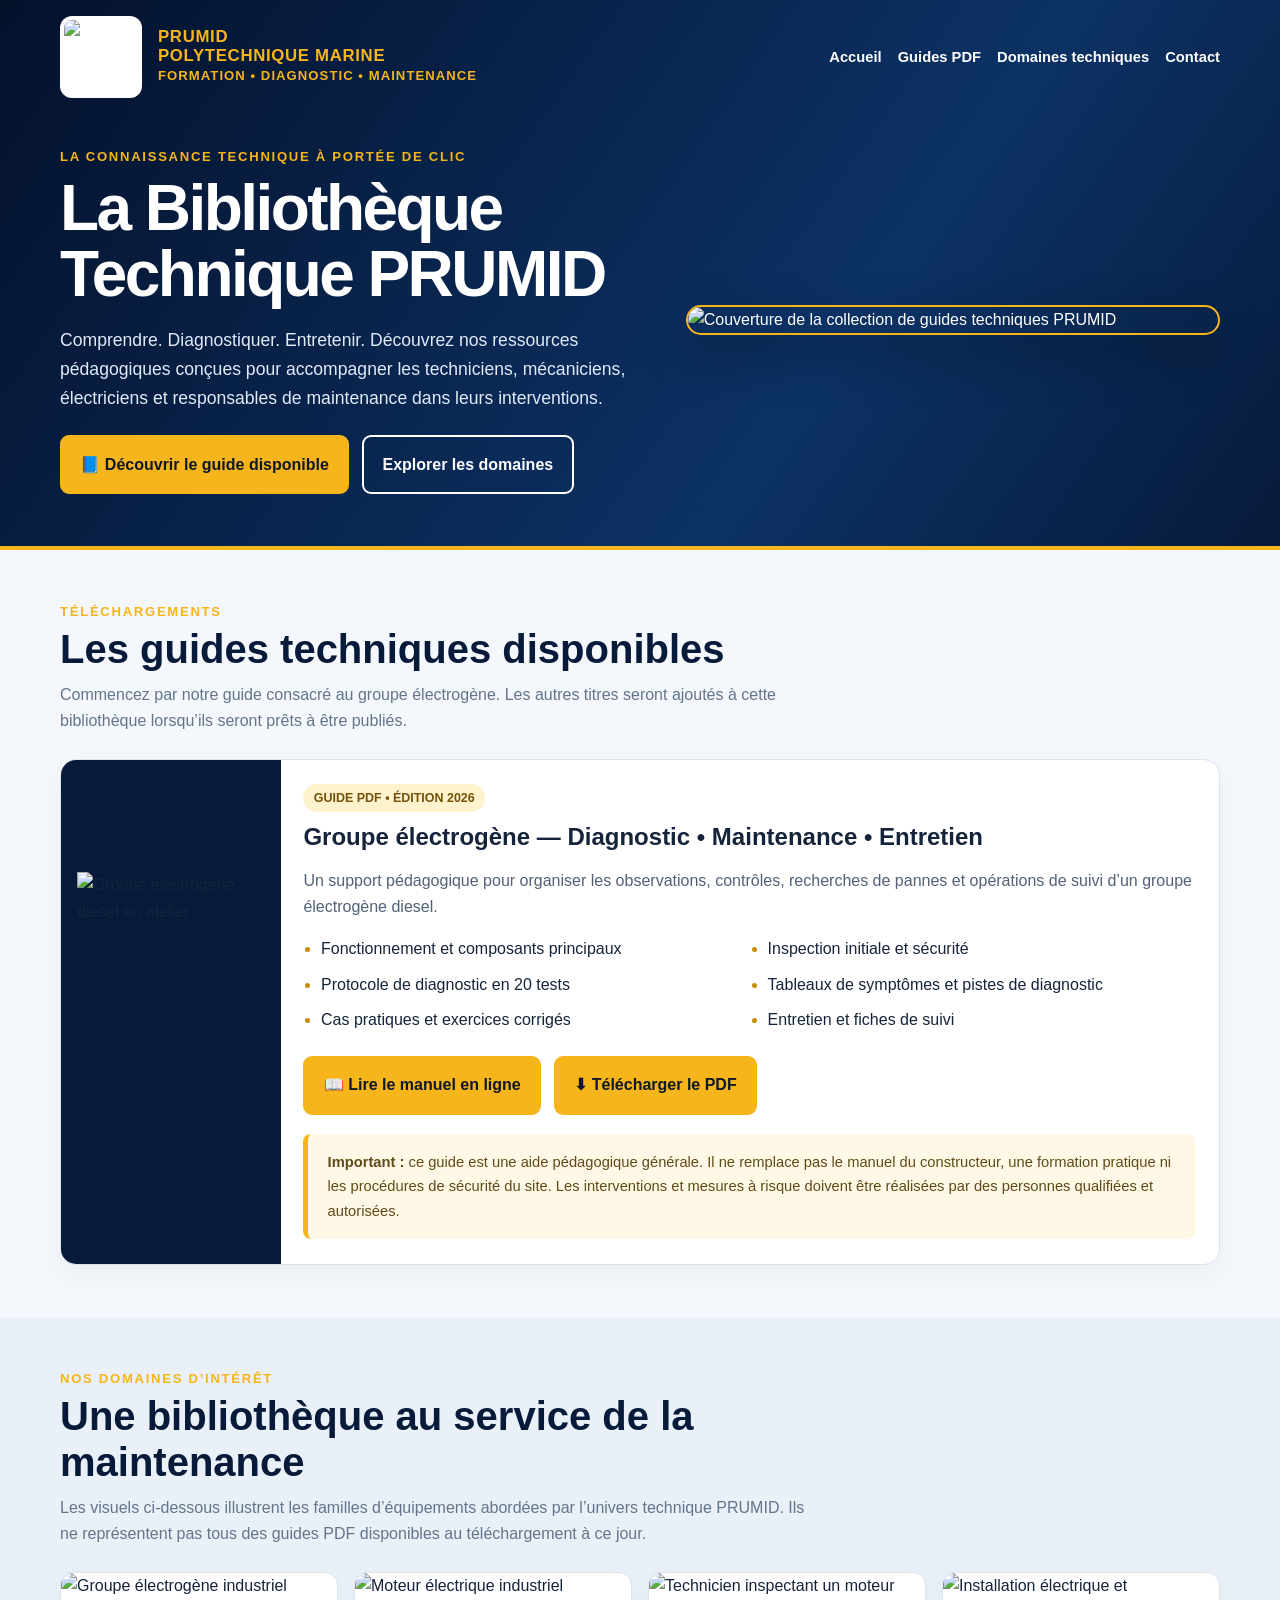
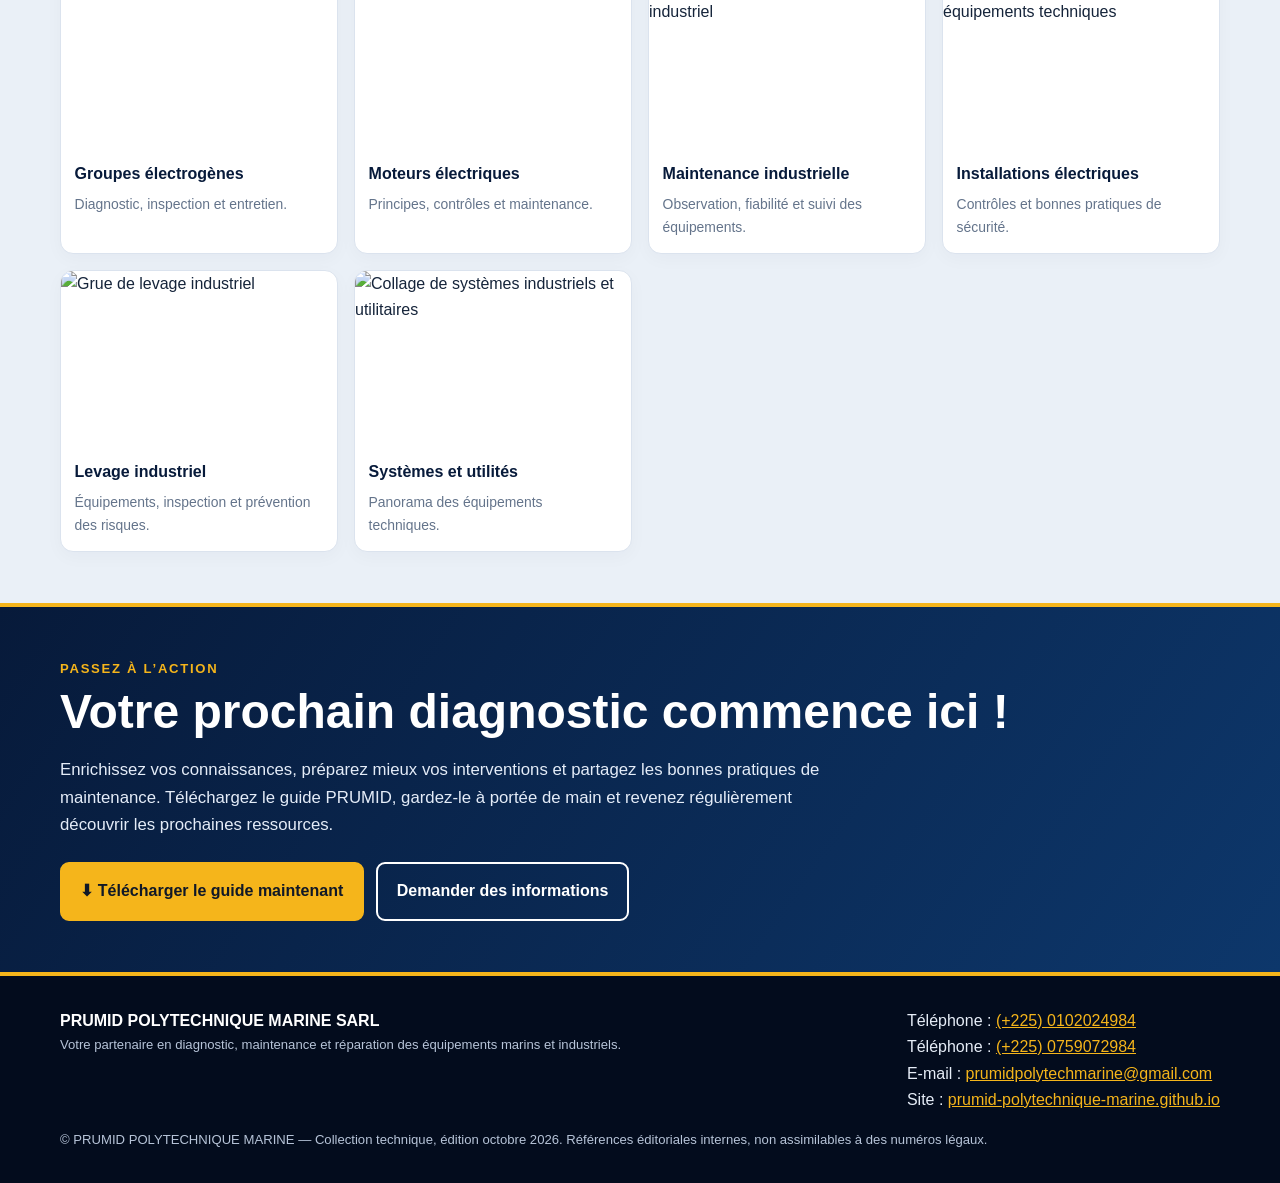
==== index.html @ 441fdaee "Add files via upload Commit changes" ====
<!doctype html>
<html lang="fr">
<head>
<meta charset="utf-8">
<meta name="viewport" content="width=device-width, initial-scale=1">
<meta name="description" content="Bibliothèque technique PRUMID POLYTECHNIQUE MARINE : guides de diagnostic, maintenance et entretien des équipements marins et industriels.">
<meta name="theme-color" content="#071a3a">
<title>Bibliothèque technique | PRUMID POLYTECHNIQUE MARINE</title>
<style>
:root{--navy:#071a3a;--blue:#0d376b;--gold:#f5b51b;--ink:#15243a;--muted:#64748b;--paper:#f4f7fb;--white:#fff}
*{box-sizing:border-box}html{scroll-behavior:smooth}body{margin:0;font-family:Arial,Helvetica,sans-serif;background:var(--paper);color:var(--ink);line-height:1.65}
a{color:inherit}img{max-width:100%;display:block}.wrap{width:min(1160px,92%);margin:auto}
header{background:linear-gradient(125deg,#04112b,#0c3265 65%,#071a3a);color:white;border-bottom:4px solid var(--gold)}
.topbar{display:flex;align-items:center;justify-content:space-between;gap:1rem;padding:1rem 0}
.brand{display:flex;align-items:center;gap:1rem;text-decoration:none}.brand img{width:82px;height:82px;object-fit:contain;background:#fff;border-radius:12px;padding:4px}.brand strong{display:block;line-height:1.15;letter-spacing:.04em;font-size:1.05rem}.brand span{color:var(--gold);font-size:.82rem;font-weight:700;letter-spacing:.08em}
nav{display:flex;gap:1rem;flex-wrap:wrap}nav a{font-weight:700;text-decoration:none;color:#fff;font-size:.92rem}nav a:hover{color:var(--gold)}
.hero{display:grid;grid-template-columns:1.05fr .95fr;align-items:center;gap:2.2rem;padding:2rem 0 3.2rem}
.eyebrow{color:var(--gold);font-weight:800;letter-spacing:.13em;text-transform:uppercase;font-size:.82rem}
h1{font-size:clamp(2.25rem,5vw,4.4rem);line-height:1.03;margin:.55rem 0 1rem;letter-spacing:-.04em}
.hero p{font-size:1.1rem;color:#e1eaf8;max-width:650px}
.hero img{width:100%;max-height:430px;object-fit:cover;border:2px solid var(--gold);border-radius:20px;box-shadow:0 20px 50px #0004}
.actions{display:flex;flex-wrap:wrap;gap:.8rem;margin-top:1.4rem}
.btn{display:inline-flex;align-items:center;justify-content:center;gap:.5rem;padding:.9rem 1.15rem;border-radius:9px;background:var(--gold);color:#101827;font-weight:800;text-decoration:none;border:2px solid var(--gold)}
.btn:hover{transform:translateY(-1px);filter:brightness(1.03)}.btn.secondary{background:transparent;color:white;border-color:#fff}
section{padding:3.2rem 0}.section-head{max-width:760px;margin-bottom:1.5rem}.section-head h2{font-size:clamp(1.7rem,3.5vw,2.5rem);line-height:1.15;margin:.2rem 0 .65rem;color:var(--navy)}.section-head p{color:var(--muted);margin:0}
.guide-card{display:grid;grid-template-columns:220px 1fr;gap:1.4rem;background:white;border:1px solid #dbe3ee;border-radius:16px;overflow:hidden;box-shadow:0 10px 28px #10264a0b}
.guide-cover{background:#071a3a;min-height:270px;display:flex;align-items:center;justify-content:center;padding:1rem}.guide-cover img{width:100%;height:100%;max-height:280px;object-fit:contain}
.guide-body{padding:1.5rem 1.5rem 1.6rem 0}.tag{display:inline-block;background:#fff3cd;color:#74520a;border-radius:99px;padding:.25rem .65rem;font-size:.78rem;font-weight:800}.guide-body h3{font-size:1.5rem;line-height:1.2;margin:.65rem 0}.guide-body p{color:#526177}
.features{display:grid;grid-template-columns:repeat(2,minmax(0,1fr));gap:.55rem 1.2rem;padding-left:1.1rem}.features li::marker{color:#c58c00}
.note{background:#fff8e6;border-left:5px solid var(--gold);padding:1rem 1.2rem;border-radius:8px;color:#604b18;margin-top:1.2rem;font-size:.92rem}
.gallery{display:grid;grid-template-columns:repeat(4,minmax(0,1fr));gap:1rem}.tile{background:white;border:1px solid #dbe3ee;border-radius:13px;overflow:hidden;box-shadow:0 5px 18px #10264a08}.tile img{width:100%;height:175px;object-fit:cover}.tile div{padding:.85rem}.tile h3{margin:0;color:var(--navy);font-size:1rem}.tile p{margin:.35rem 0 0;color:var(--muted);font-size:.87rem}
.cta{background:linear-gradient(125deg,#071a3a,#0d376b);color:white;border-top:4px solid var(--gold);border-bottom:4px solid var(--gold)}.cta h2{font-size:clamp(1.8rem,4vw,3rem);line-height:1.15;margin:.25rem 0 .8rem}.cta p{max-width:780px;color:#e4ecf8;font-size:1.05rem}
footer{background:#030c1d;color:#e6edf7;padding:2rem 0}.footer-grid{display:flex;justify-content:space-between;gap:2rem;flex-wrap:wrap}.footer-grid strong{color:white}.footer-grid a{color:var(--gold)}.small{font-size:.82rem;color:#b7c4d8}
@media(max-width:850px){.hero{grid-template-columns:1fr}.hero img{max-height:340px}.gallery{grid-template-columns:repeat(2,minmax(0,1fr))}.guide-card{grid-template-columns:1fr}.guide-cover{min-height:210px}.guide-body{padding:1.25rem}.features{grid-template-columns:1fr}nav{justify-content:flex-start}}
@media(max-width:480px){.topbar{align-items:flex-start}.brand img{width:60px;height:60px}.brand strong{font-size:.85rem}.gallery{grid-template-columns:1fr}.tile img{height:210px}.actions .btn{width:100%}}
</style>
</head>
<body>
<header>
  <div class="wrap">
    <div class="topbar">
      <a class="brand" href="../index.html" aria-label="Accueil PRUMID">
        <img src="assets/logo-prumid.jpeg" alt="Logo PRUMID POLYTECHNIQUE MARINE">
        <span><strong>PRUMID<br>POLYTECHNIQUE MARINE</strong><span>FORMATION • DIAGNOSTIC • MAINTENANCE</span></span>
      </a>
      <nav aria-label="Navigation principale">
        <a href="../index.html">Accueil</a>
        <a href="#guides">Guides PDF</a>
        <a href="#domaines">Domaines techniques</a>
        <a href="#contact">Contact</a>
      </nav>
    </div>
    <div class="hero">
      <div>
        <div class="eyebrow">La connaissance technique à portée de clic</div>
        <h1>La Bibliothèque Technique PRUMID</h1>
        <p>Comprendre. Diagnostiquer. Entretenir. Découvrez nos ressources pédagogiques conçues pour accompagner les techniciens, mécaniciens, électriciens et responsables de maintenance dans leurs interventions.</p>
        <div class="actions">
          <a class="btn" href="#guides">📘 Découvrir le guide disponible</a>
          <a class="btn secondary" href="#domaines">Explorer les domaines</a>
        </div>
      </div>
      <img src="assets/couverture-collection-technique.png" alt="Couverture de la collection de guides techniques PRUMID">
    </div>
  </div>
</header>

<main>
<section id="guides">
  <div class="wrap">
    <div class="section-head">
      <div class="eyebrow">Téléchargements</div>
      <h2>Les guides techniques disponibles</h2>
      <p>Commencez par notre guide consacré au groupe électrogène. Les autres titres seront ajoutés à cette bibliothèque lorsqu’ils seront prêts à être publiés.</p>
    </div>
    <article class="guide-card">
      <div class="guide-cover"><img src="assets/groupe-electrogene-atelier.png" alt="Groupe électrogène diesel en atelier"></div>
      <div class="guide-body">
        <span class="tag">GUIDE PDF • ÉDITION 2026</span>
        <h3>Groupe électrogène — Diagnostic • Maintenance • Entretien</h3>
        <p>Un support pédagogique pour organiser les observations, contrôles, recherches de pannes et opérations de suivi d’un groupe électrogène diesel.</p>
        <ul class="features">
          <li>Fonctionnement et composants principaux</li>
          <li>Inspection initiale et sécurité</li>
          <li>Protocole de diagnostic en 20 tests</li>
          <li>Tableaux de symptômes et pistes de diagnostic</li>
          <li>Cas pratiques et exercices corrigés</li>
          <li>Entretien et fiches de suivi</li>
        </ul>
        <div class="actions">
          <a class="btn" href="documents/PRUMID-Manuel-Groupe-Electrogene-100-pages-avec-annexe.pdf" target="_blank" rel="noopener">📖 Lire le manuel en ligne</a>
          <a class="btn" href="documents/PRUMID-Manuel-Groupe-Electrogene-100-pages-avec-annexe.pdf" download>⬇ Télécharger le PDF</a>
        </div>
        <div class="note"><strong>Important :</strong> ce guide est une aide pédagogique générale. Il ne remplace pas le manuel du constructeur, une formation pratique ni les procédures de sécurité du site. Les interventions et mesures à risque doivent être réalisées par des personnes qualifiées et autorisées.</div>
      </div>
    </article>
  </div>
</section>

<section id="domaines" style="background:#eaf0f7">
  <div class="wrap">
    <div class="section-head">
      <div class="eyebrow">Nos domaines d’intérêt</div>
      <h2>Une bibliothèque au service de la maintenance</h2>
      <p>Les visuels ci-dessous illustrent les familles d’équipements abordées par l’univers technique PRUMID. Ils ne représentent pas tous des guides PDF disponibles au téléchargement à ce jour.</p>
    </div>
    <div class="gallery">
      <article class="tile"><img src="assets/groupe-electrogene-turquoise.jpg" alt="Groupe électrogène industriel"><div><h3>Groupes électrogènes</h3><p>Diagnostic, inspection et entretien.</p></div></article>
      <article class="tile"><img src="assets/moteur-electrique.png" alt="Moteur électrique industriel"><div><h3>Moteurs électriques</h3><p>Principes, contrôles et maintenance.</p></div></article>
      <article class="tile"><img src="assets/moteur-industriel.png" alt="Technicien inspectant un moteur industriel"><div><h3>Maintenance industrielle</h3><p>Observation, fiabilité et suivi des équipements.</p></div></article>
      <article class="tile"><img src="assets/installation-electrique.png" alt="Installation électrique et équipements techniques"><div><h3>Installations électriques</h3><p>Contrôles et bonnes pratiques de sécurité.</p></div></article>
      <article class="tile"><img src="assets/grue-levage-industriel.png" alt="Grue de levage industriel"><div><h3>Levage industriel</h3><p>Équipements, inspection et prévention des risques.</p></div></article>
      <article class="tile"><img src="assets/systemes-industriels.png" alt="Collage de systèmes industriels et utilitaires"><div><h3>Systèmes et utilités</h3><p>Panorama des équipements techniques.</p></div></article>
    </div>
  </div>
</section>

<section class="cta">
  <div class="wrap">
    <div class="eyebrow">Passez à l’action</div>
    <h2>Votre prochain diagnostic commence ici !</h2>
    <p>Enrichissez vos connaissances, préparez mieux vos interventions et partagez les bonnes pratiques de maintenance. Téléchargez le guide PRUMID, gardez-le à portée de main et revenez régulièrement découvrir les prochaines ressources.</p>
    <div class="actions">
      <a class="btn" href="documents/PRUMID-Manuel-Groupe-Electrogene-100-pages-avec-annexe.pdf" download>⬇ Télécharger le guide maintenant</a>
      <a class="btn secondary" href="mailto:prumidpolytechmarine@gmail.com?subject=Biblioth%C3%A8que%20Technique%20PRUMID">Demander des informations</a>
    </div>
  </div>
</section>
</main>

<footer id="contact">
  <div class="wrap footer-grid">
    <div>
      <strong>PRUMID POLYTECHNIQUE MARINE SARL</strong>
      <div class="small">Votre partenaire en diagnostic, maintenance et réparation des équipements marins et industriels.</div>
    </div>
    <div>
      <div>Téléphone : <a href="tel:+2250102024984">(+225) 0102024984</a></div>
      <div>Téléphone : <a href="tel:+2250759072984">(+225) 0759072984</a></div>
      <div>E-mail : <a href="mailto:prumidpolytechmarine@gmail.com">prumidpolytechmarine@gmail.com</a></div>
      <div>Site : <a href="https://prumid-polytechnique-marine.github.io/prumid-polytechnique-marine/">prumid-polytechnique-marine.github.io</a></div>
    </div>
  </div>
  <div class="wrap small" style="margin-top:1rem">© PRUMID POLYTECHNIQUE MARINE — Collection technique, édition octobre 2026. Références éditoriales internes, non assimilables à des numéros légaux.</div>
</footer>
</body>
</html>
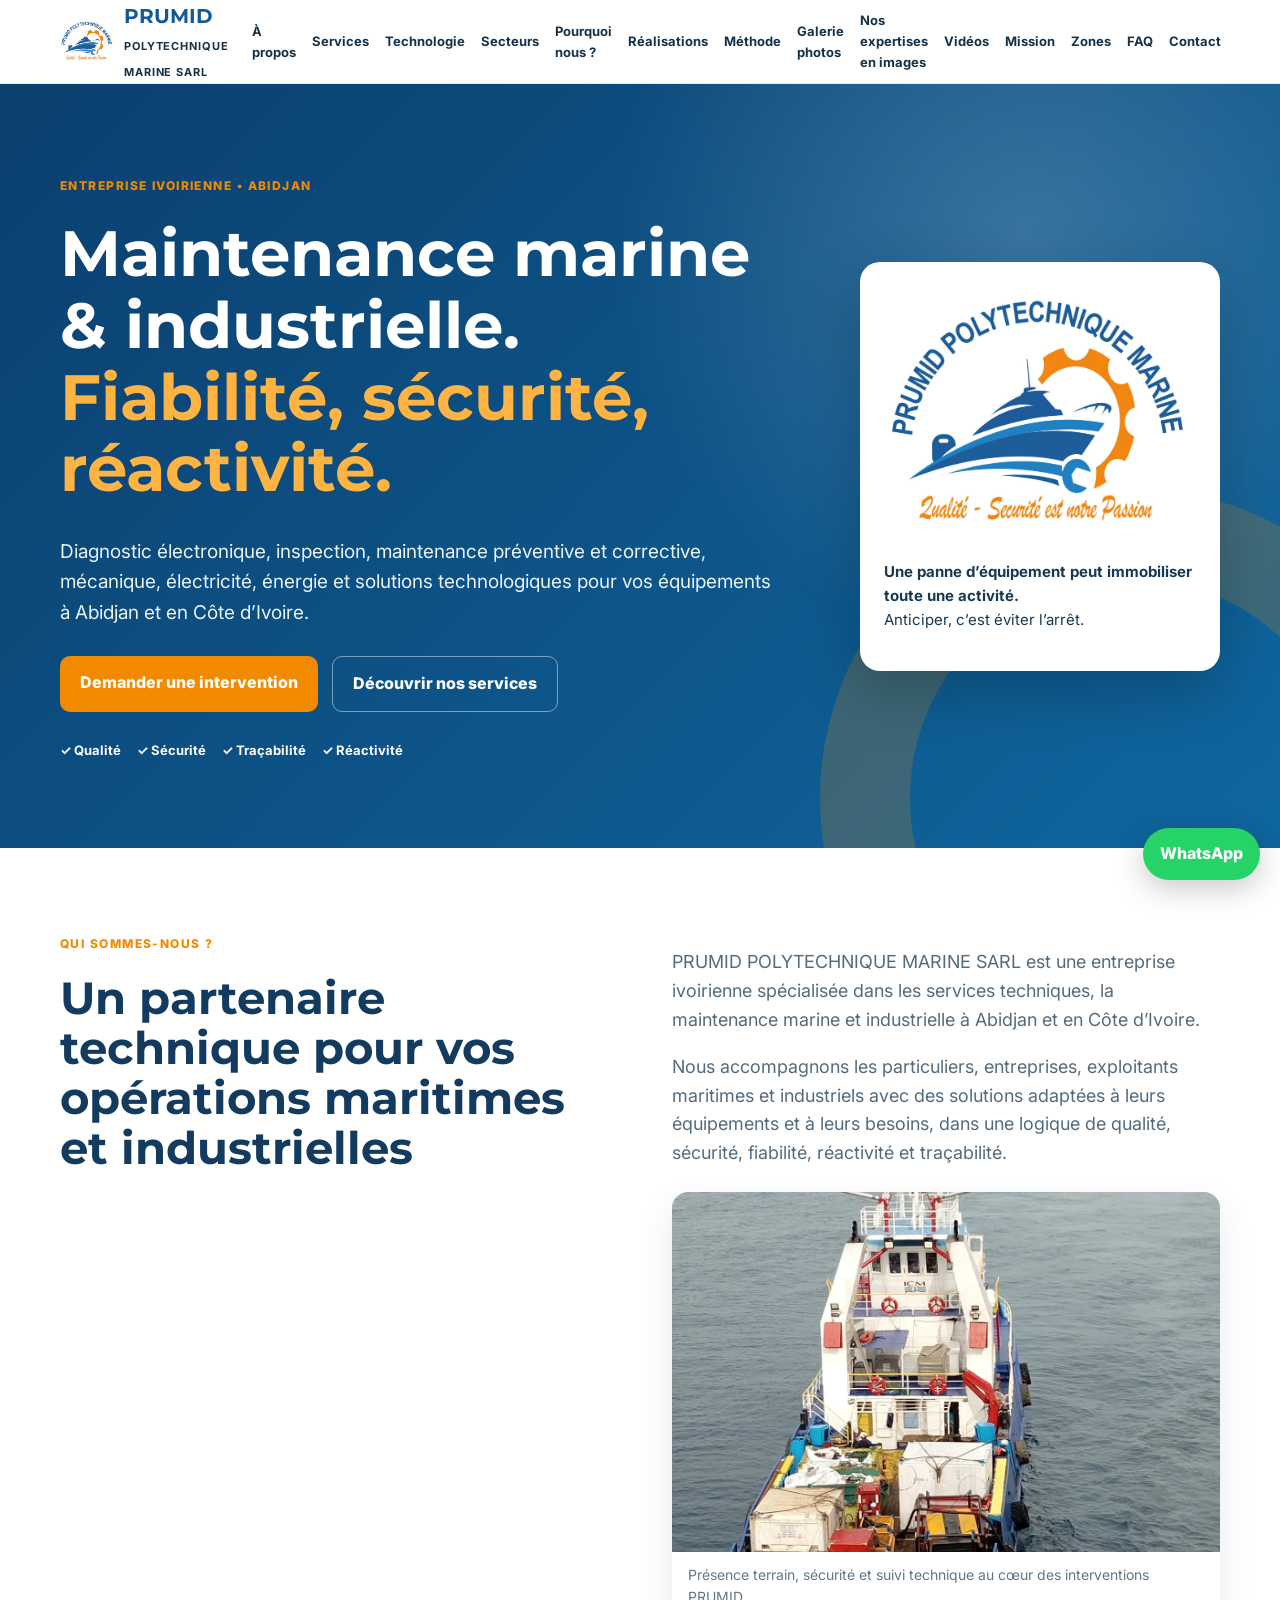
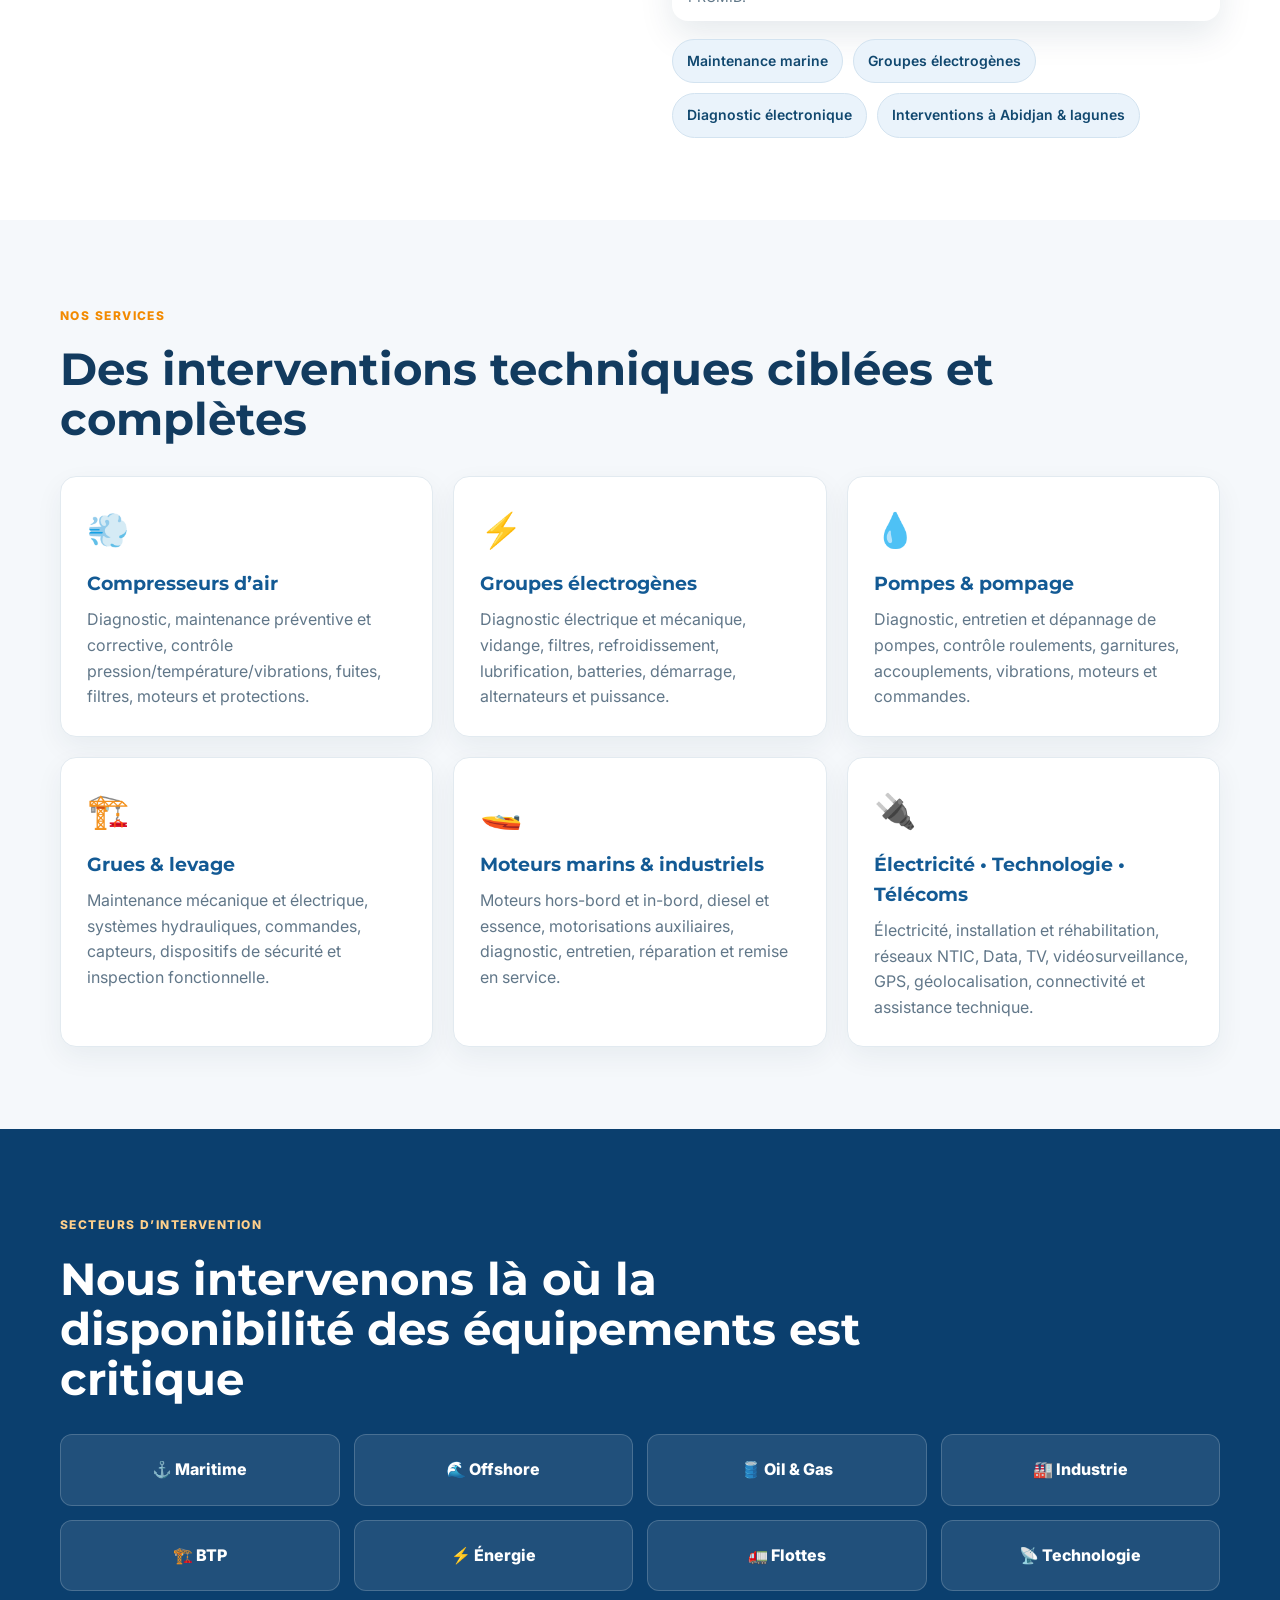
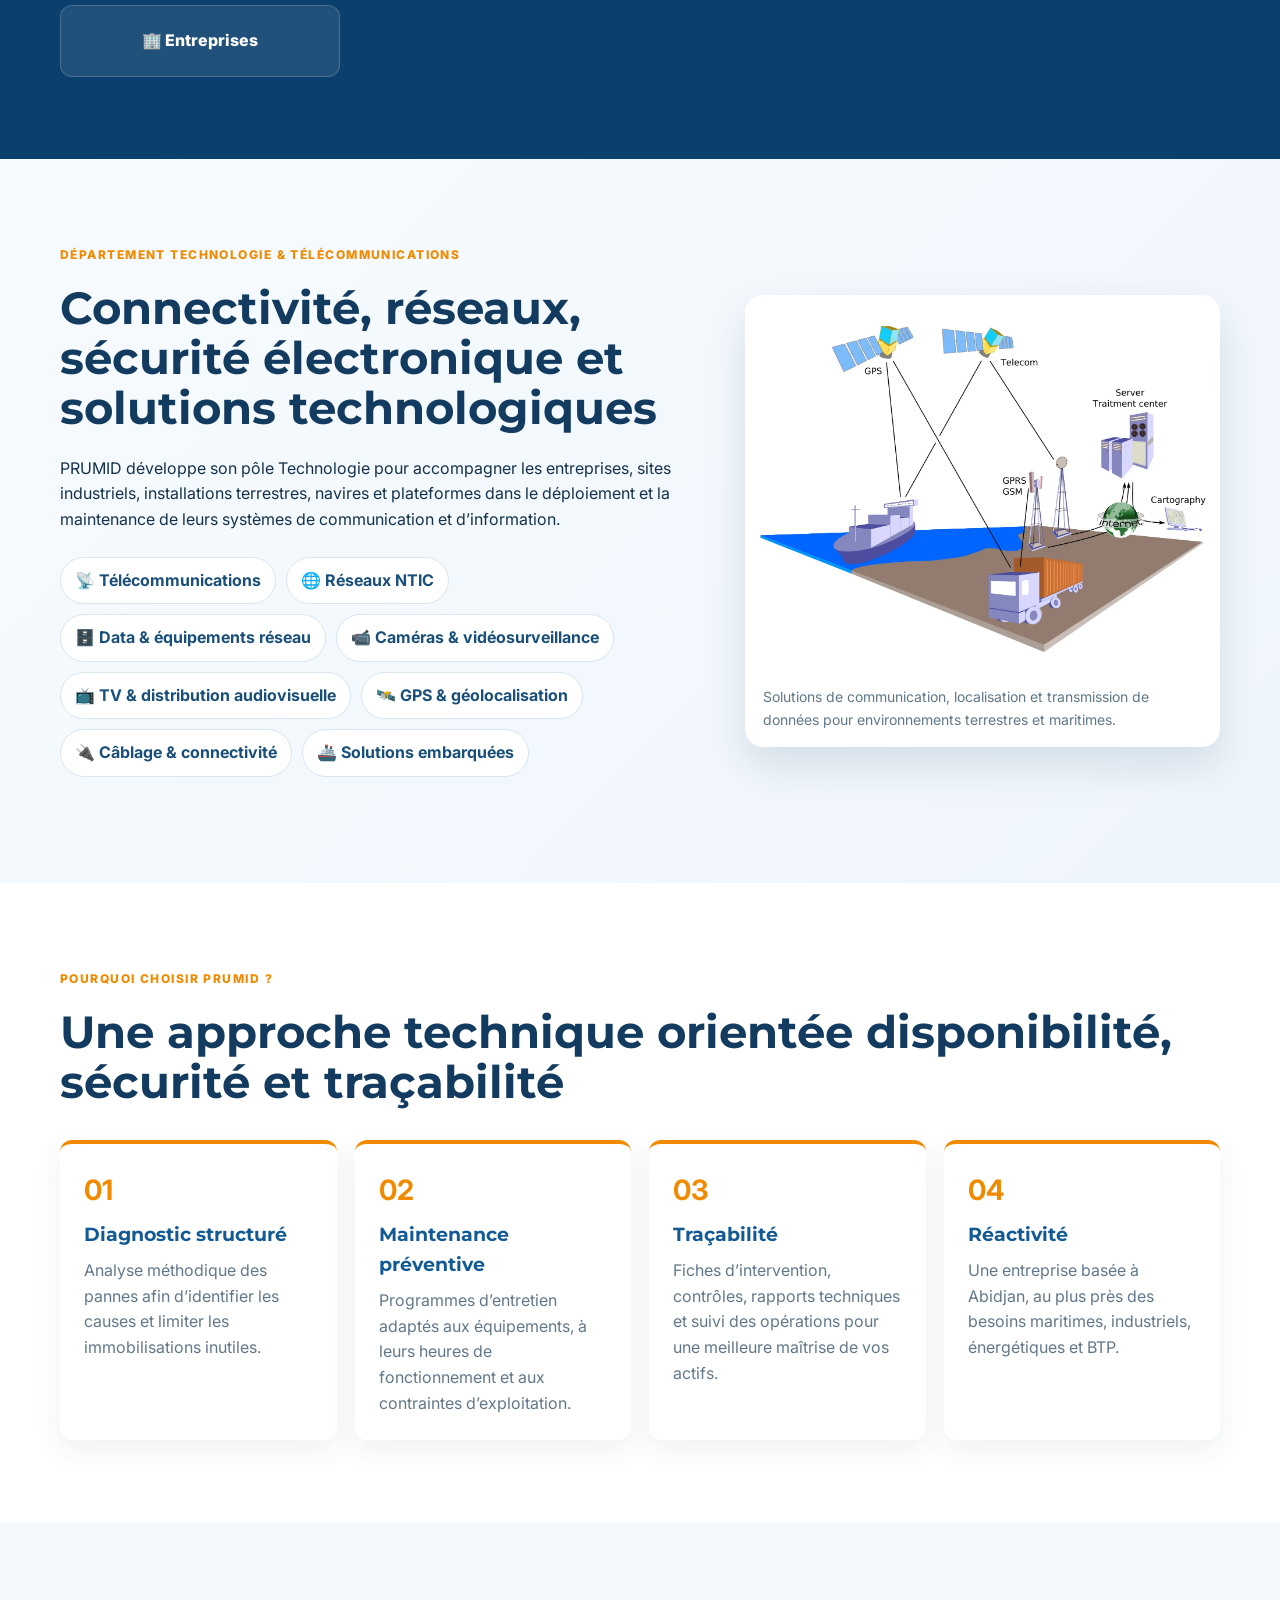
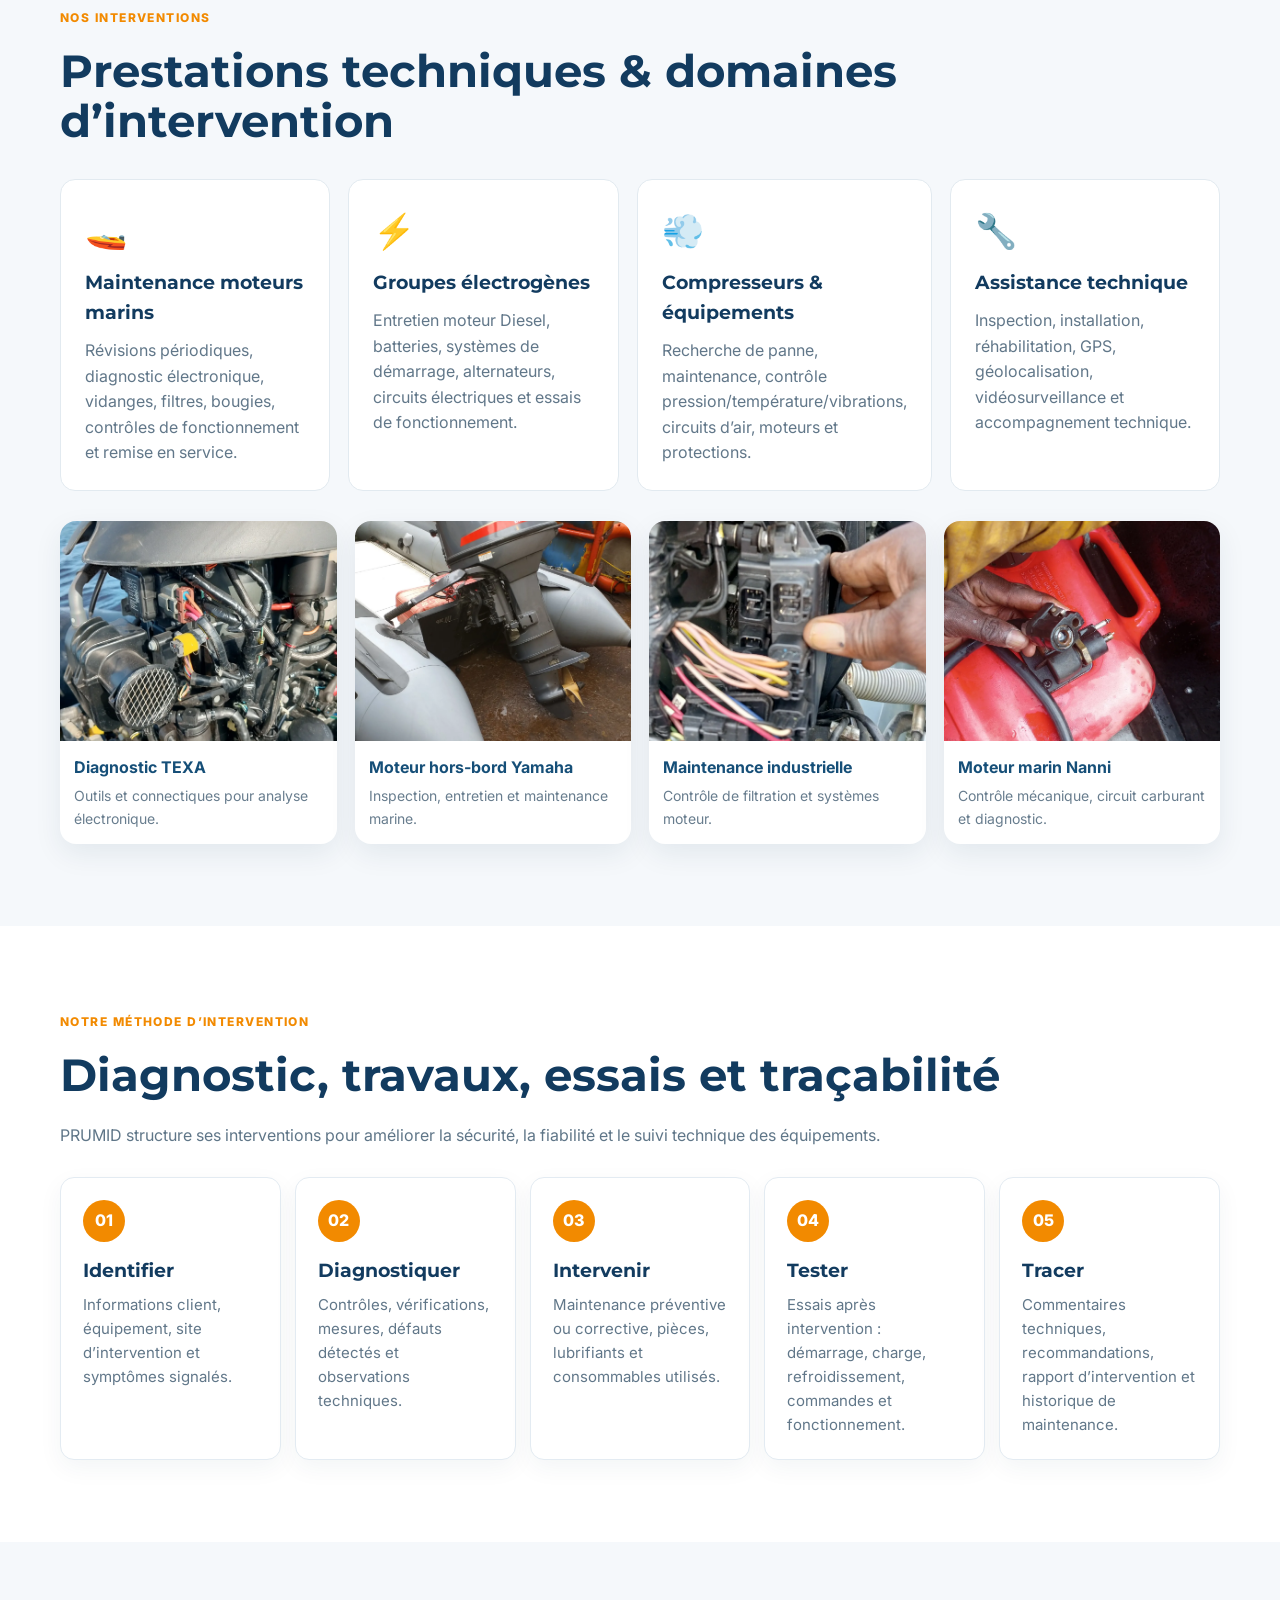
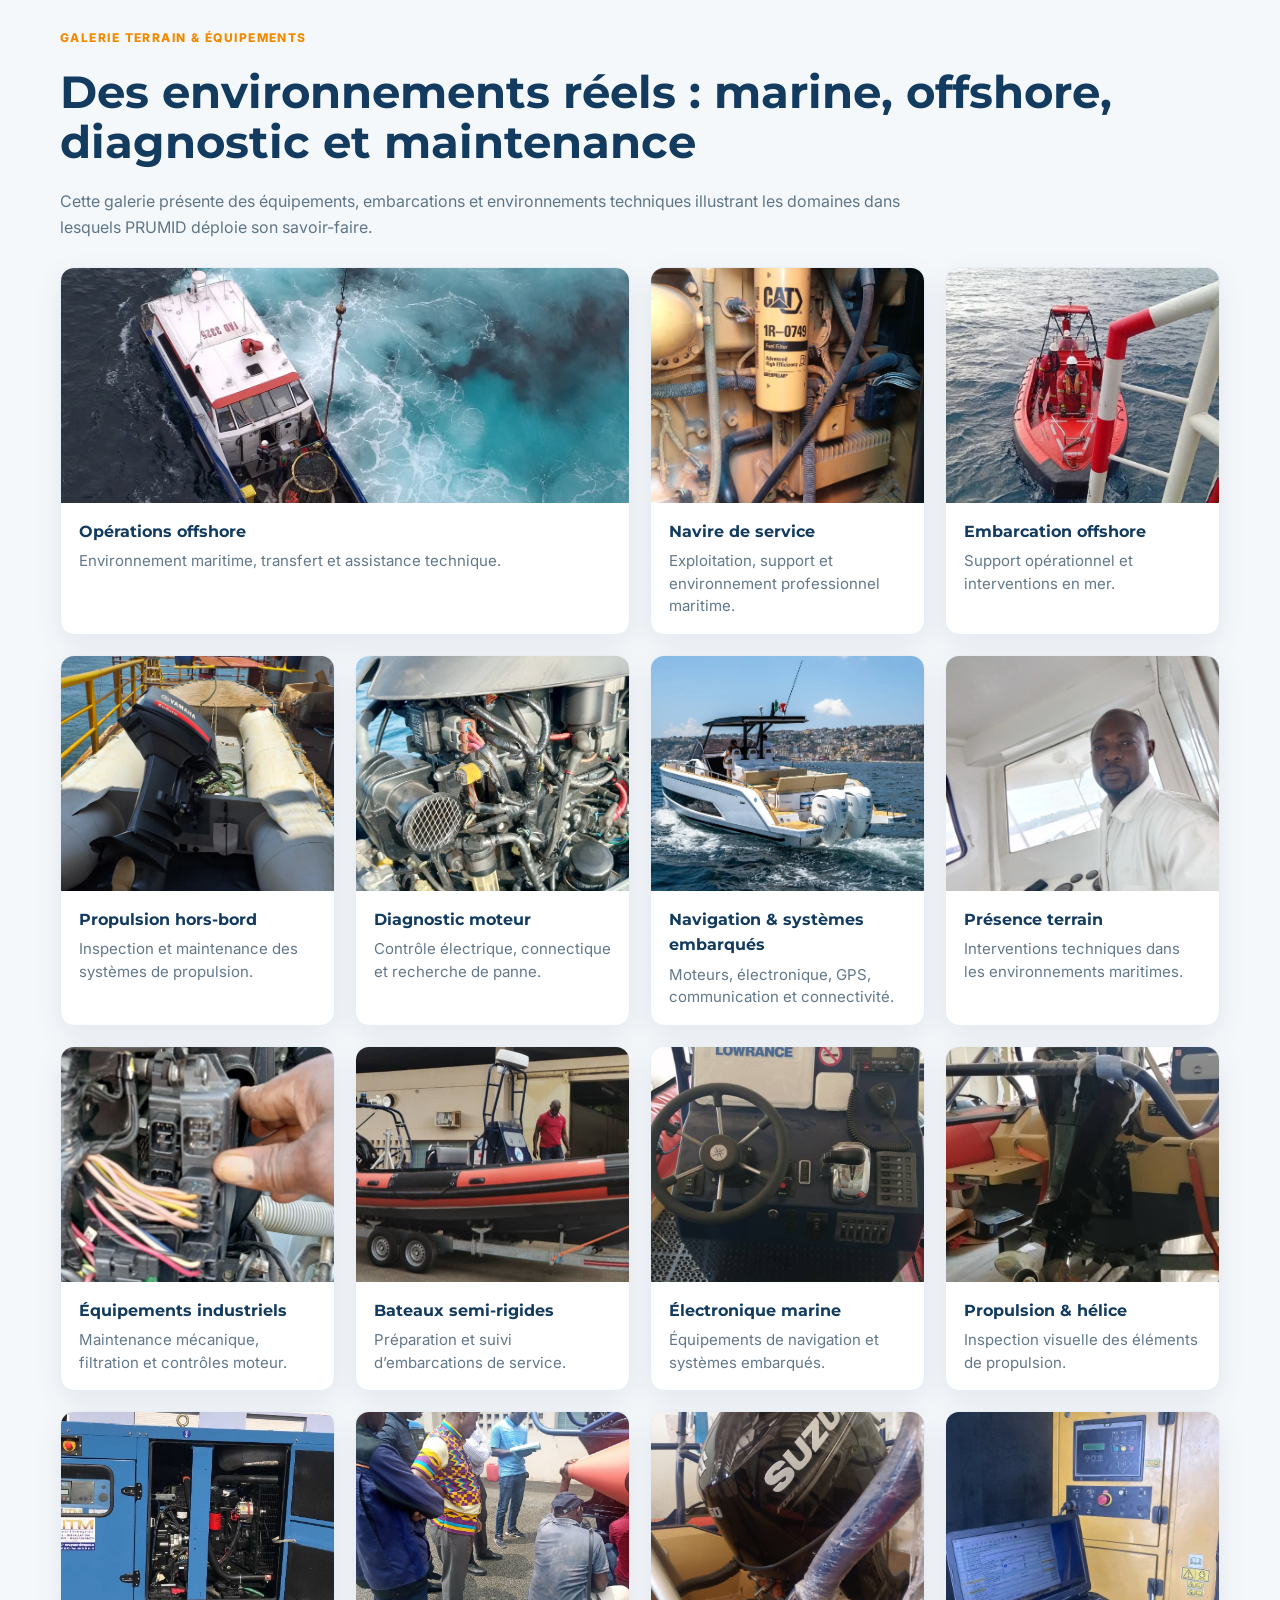
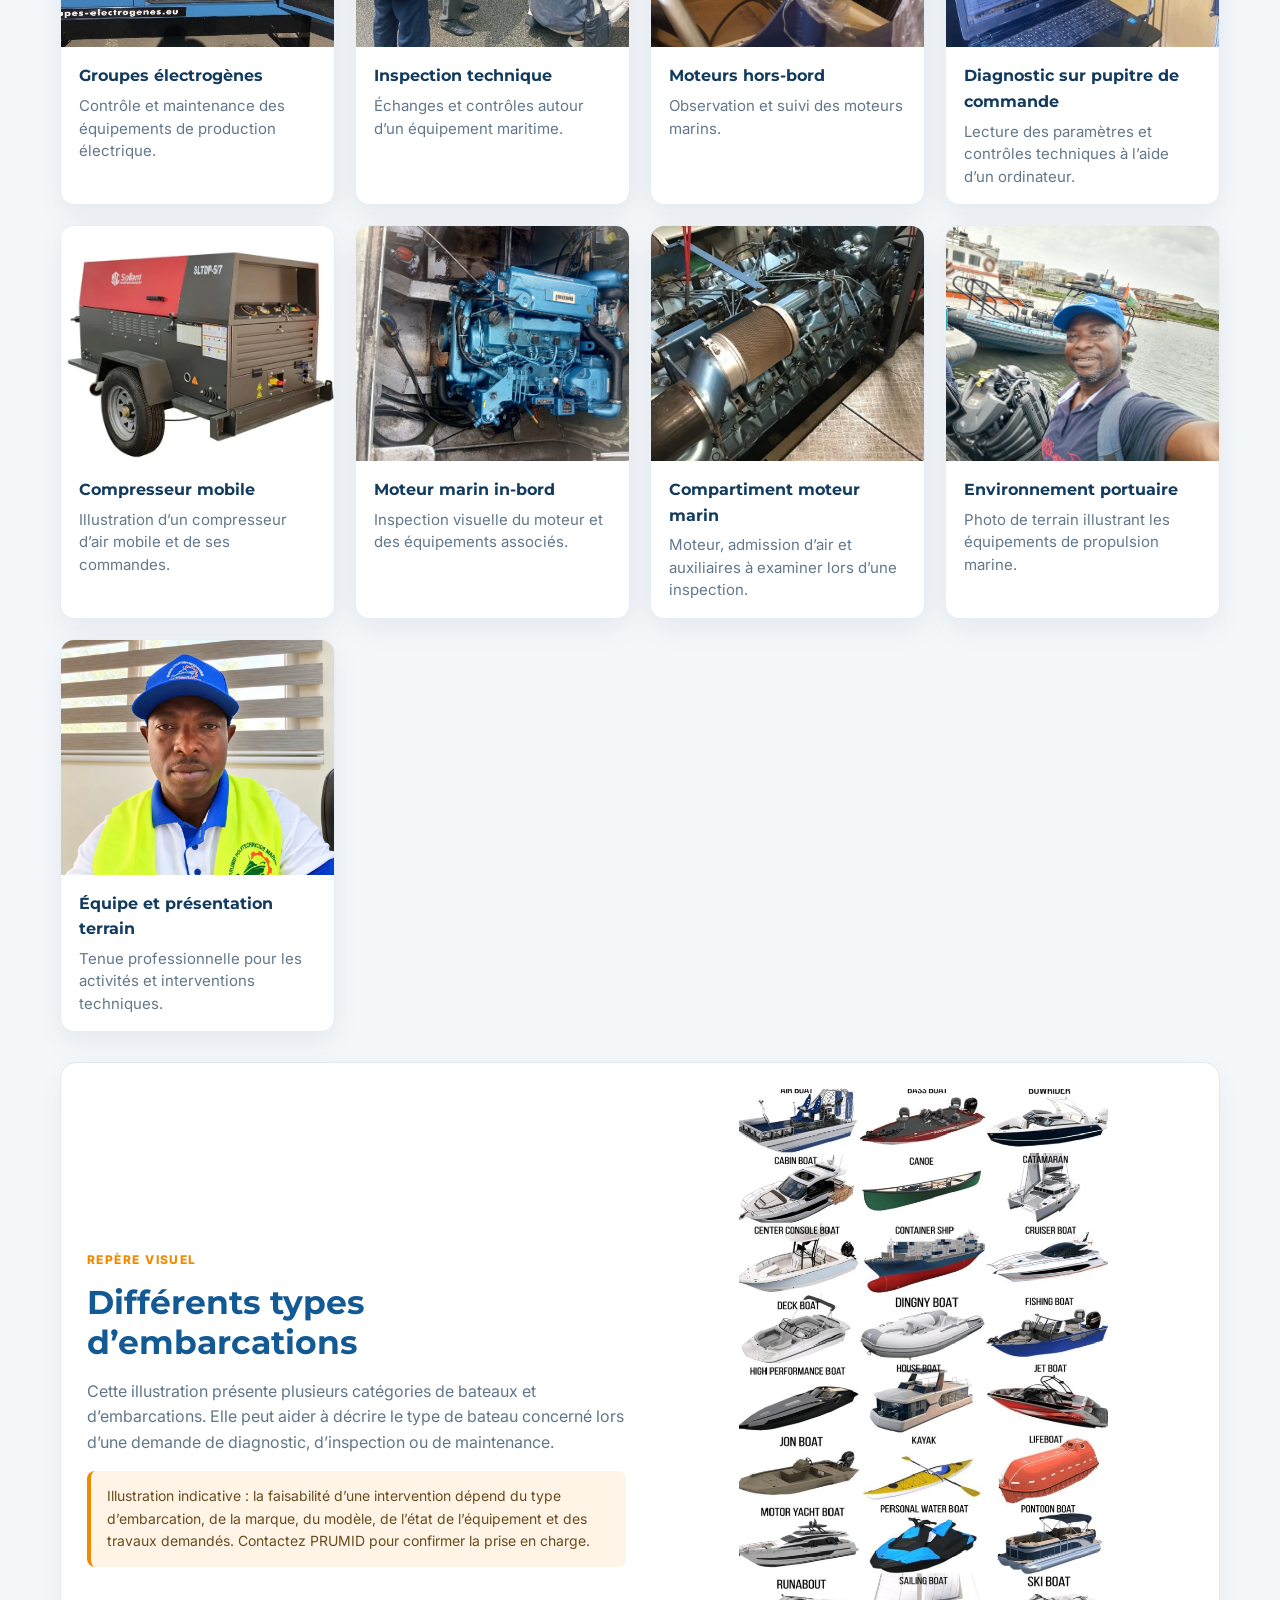
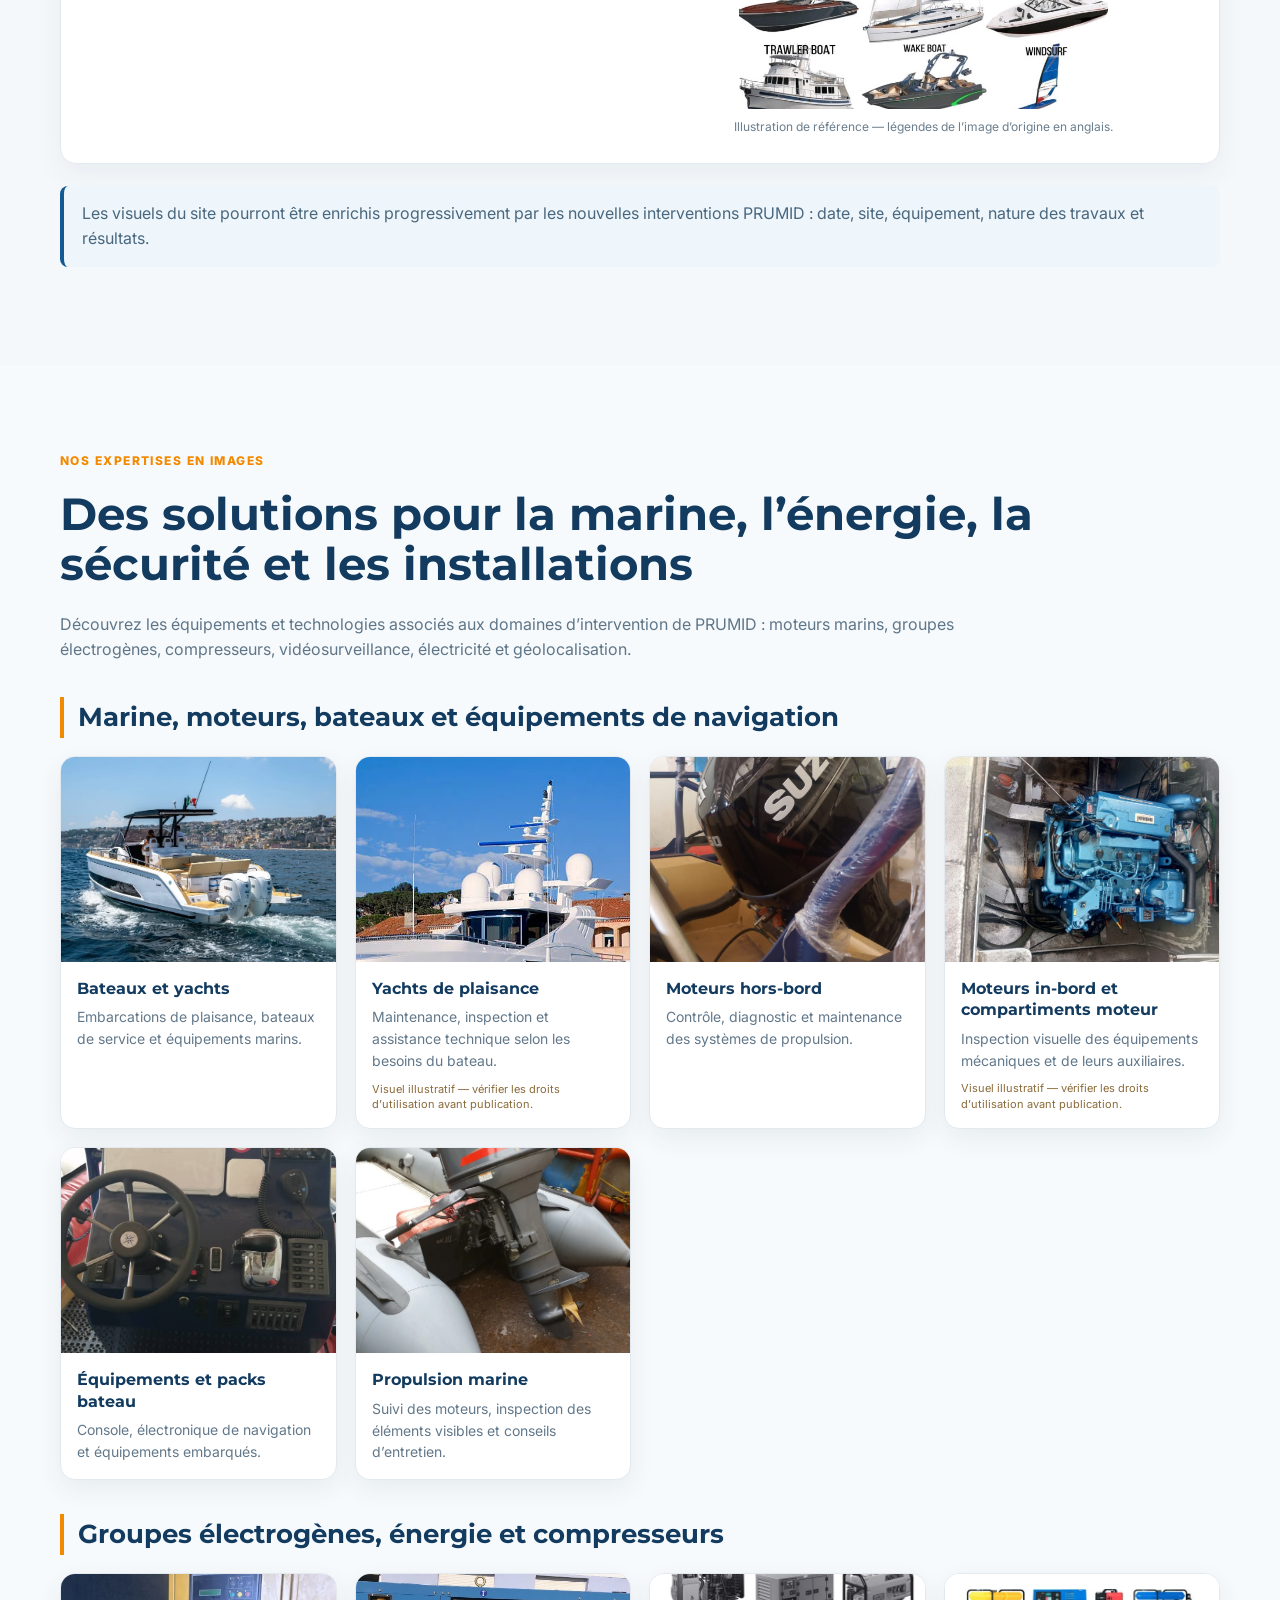
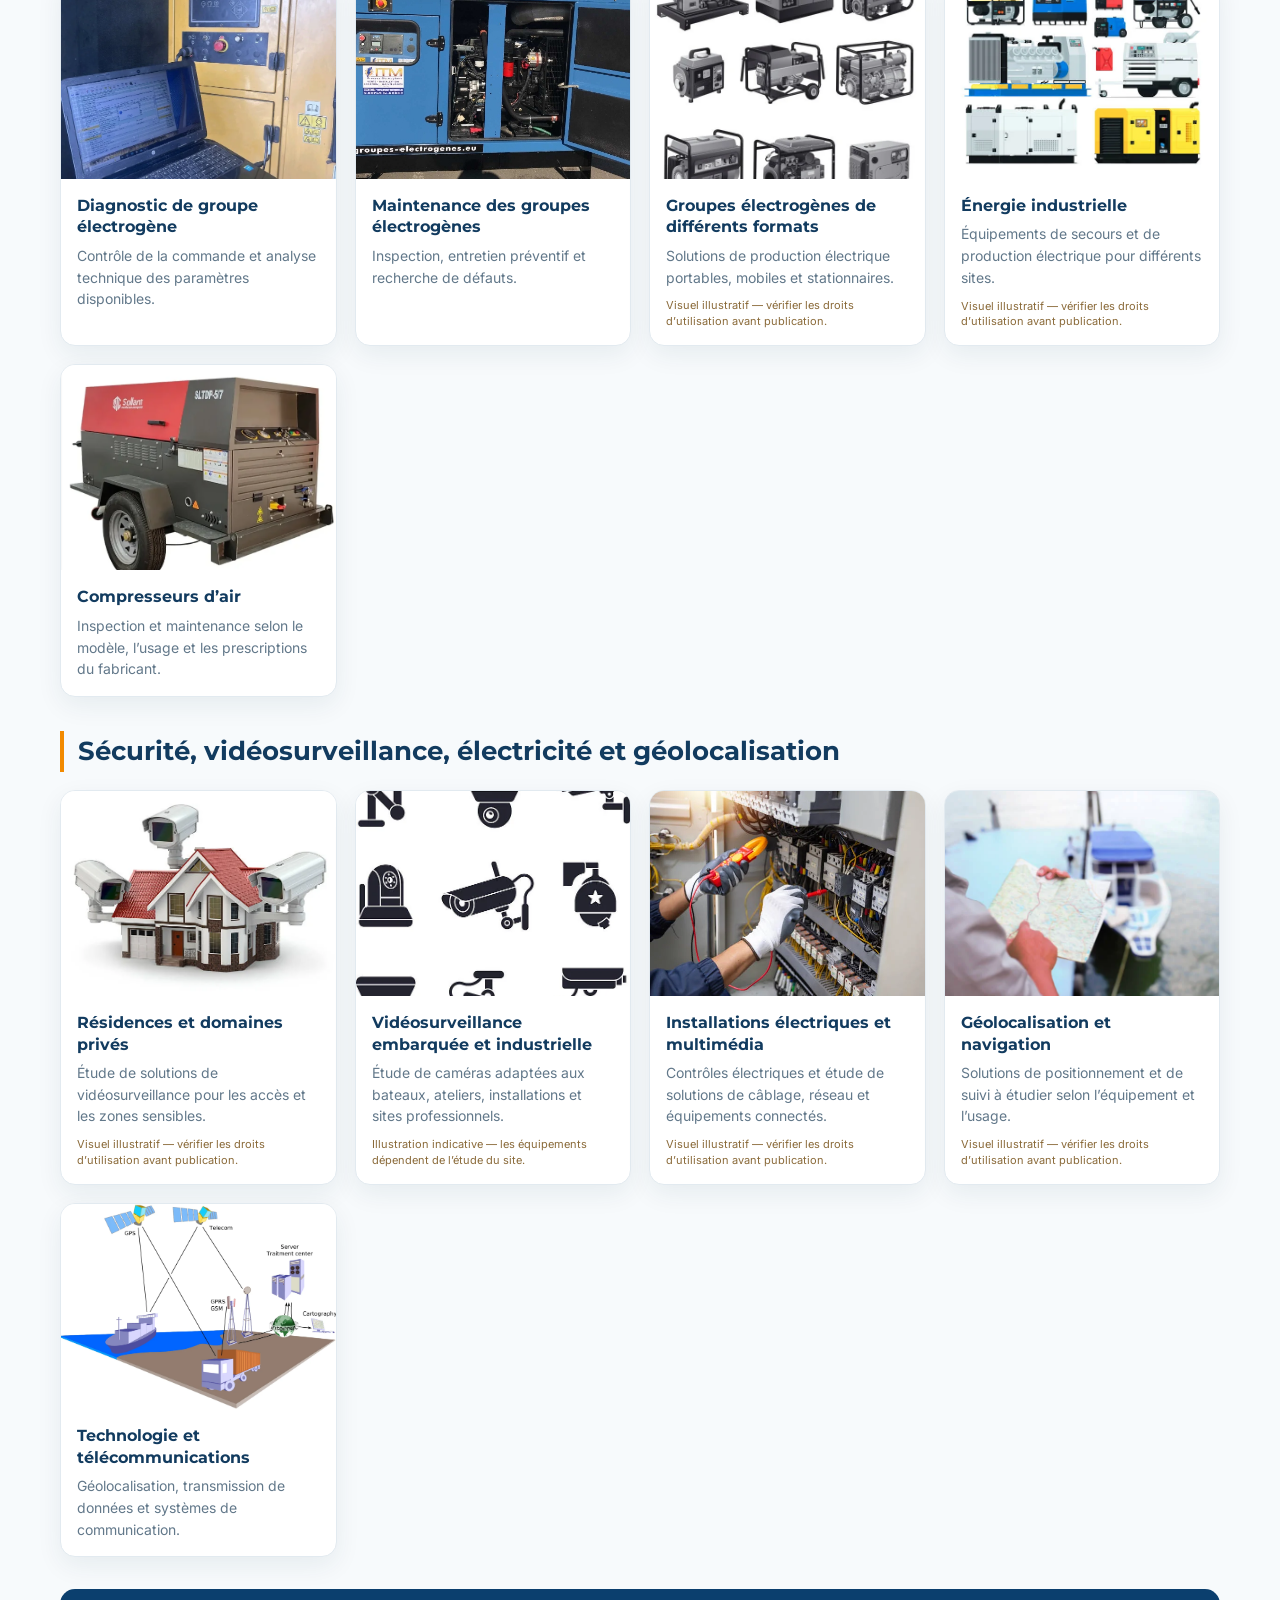
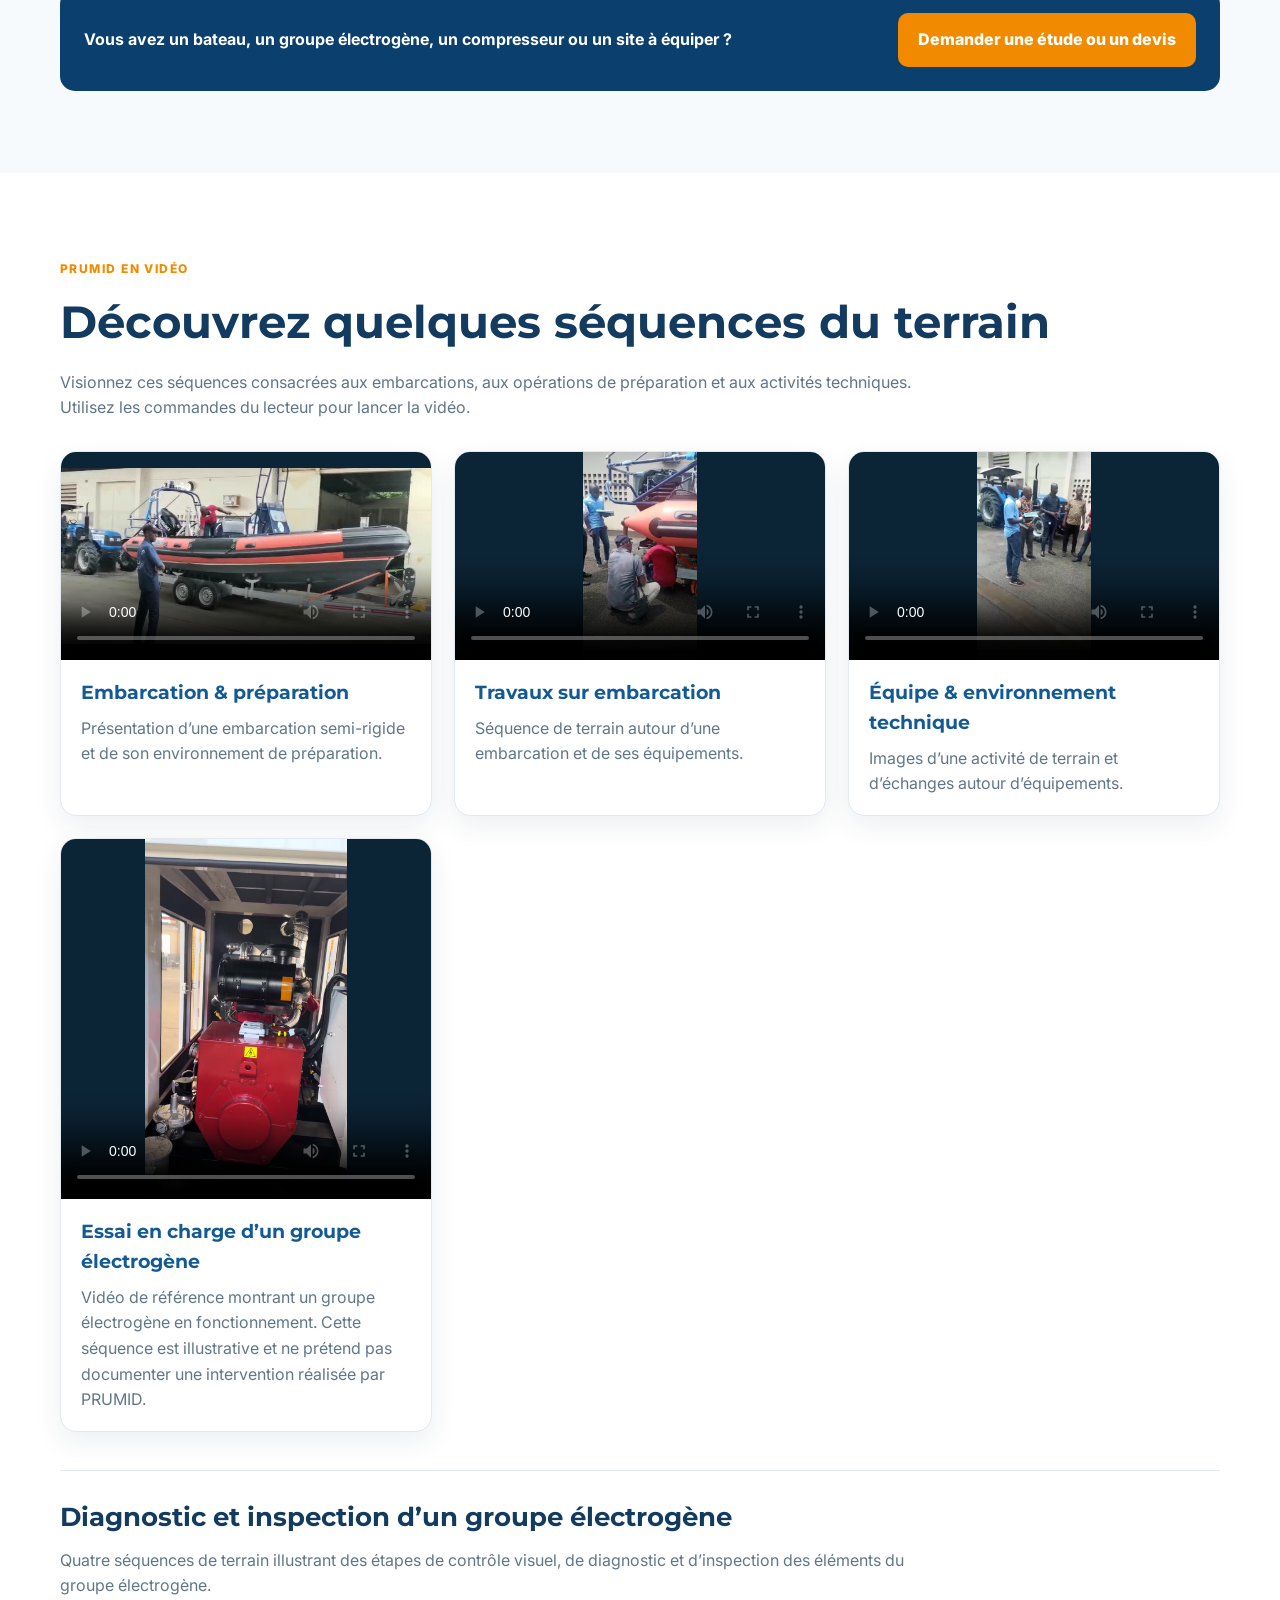
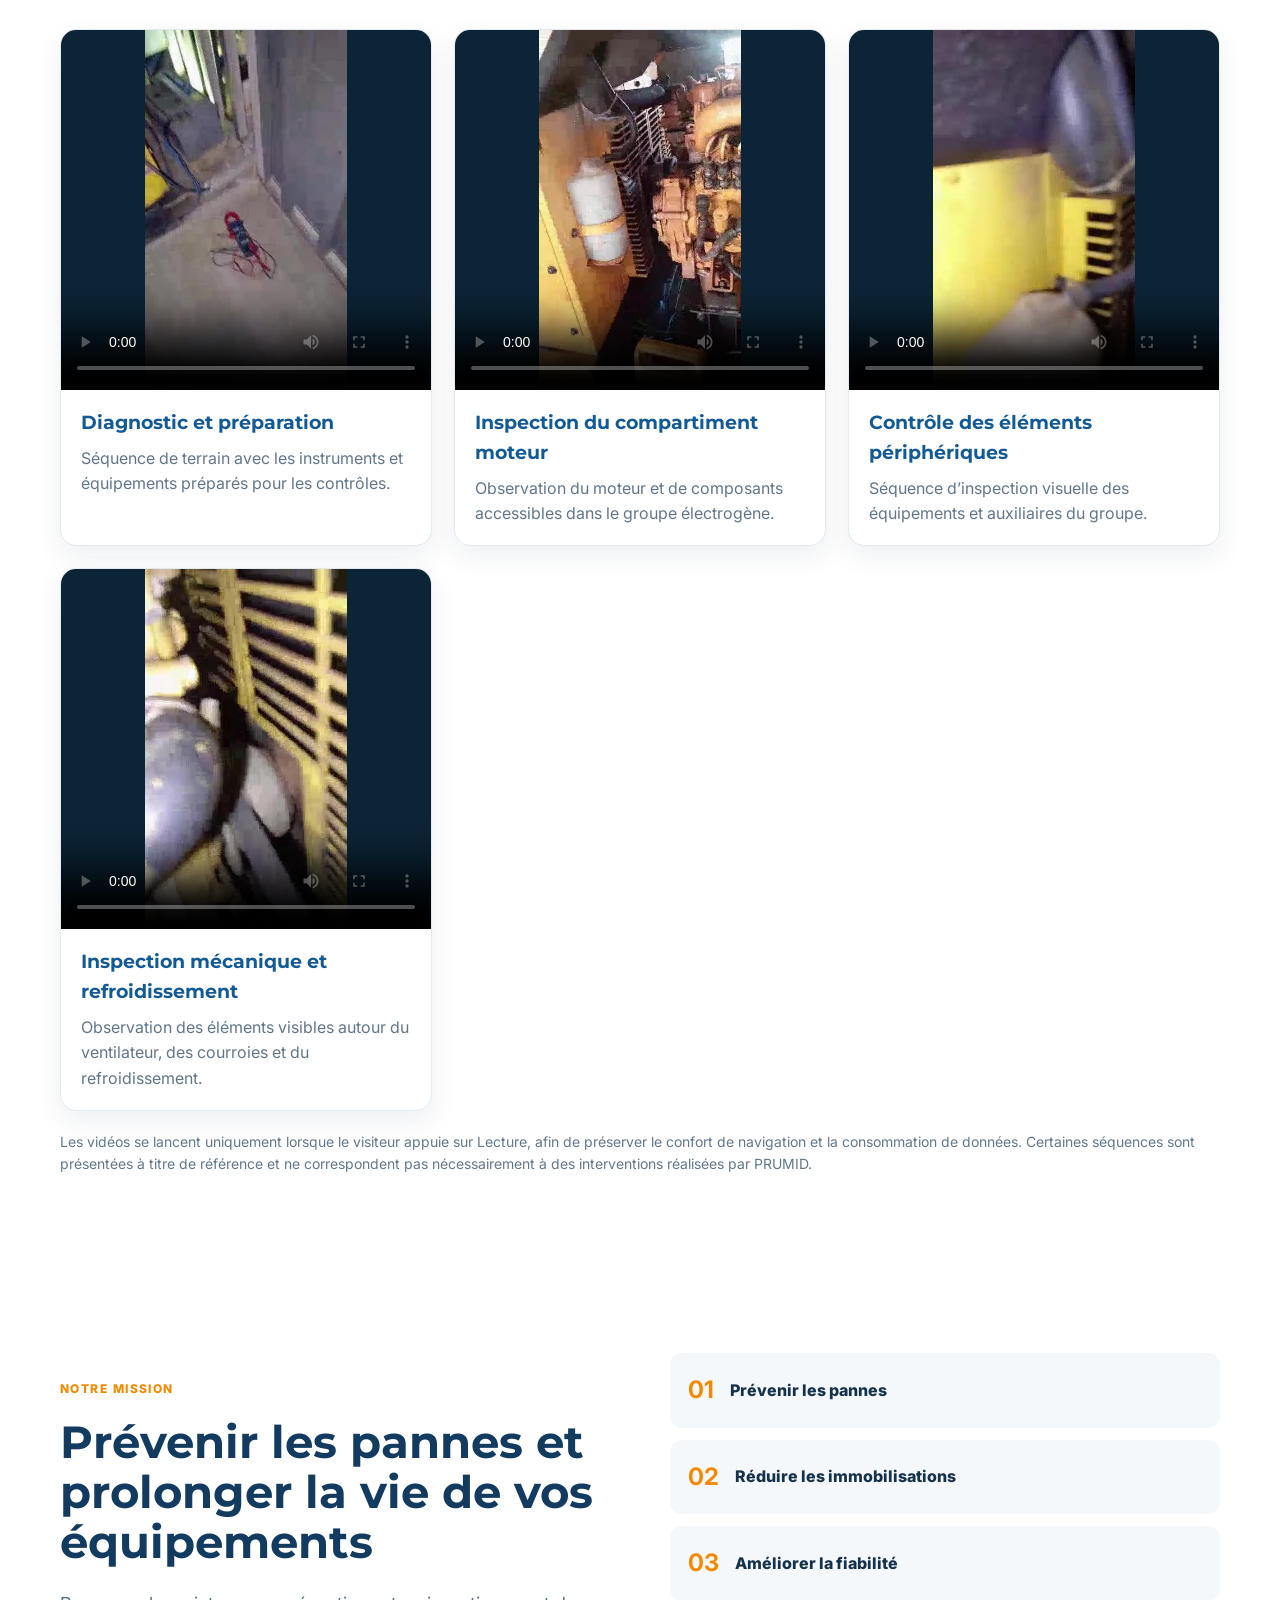
==== commit 801ff3b7: "Add files via upload Restauration du site PRUMID Version 12" ====
--- a/index.html
+++ b/index.html
@@ -1,147 +1,742 @@
 <!doctype html>
 <html lang="fr">
 <head>
-<meta charset="utf-8">
-<meta name="viewport" content="width=device-width, initial-scale=1">
-<meta name="description" content="Bibliothèque technique PRUMID POLYTECHNIQUE MARINE : guides de diagnostic, maintenance et entretien des équipements marins et industriels.">
-<meta name="theme-color" content="#071a3a">
-<title>Bibliothèque technique | PRUMID POLYTECHNIQUE MARINE</title>
-<style>
-:root{--navy:#071a3a;--blue:#0d376b;--gold:#f5b51b;--ink:#15243a;--muted:#64748b;--paper:#f4f7fb;--white:#fff}
-*{box-sizing:border-box}html{scroll-behavior:smooth}body{margin:0;font-family:Arial,Helvetica,sans-serif;background:var(--paper);color:var(--ink);line-height:1.65}
-a{color:inherit}img{max-width:100%;display:block}.wrap{width:min(1160px,92%);margin:auto}
-header{background:linear-gradient(125deg,#04112b,#0c3265 65%,#071a3a);color:white;border-bottom:4px solid var(--gold)}
-.topbar{display:flex;align-items:center;justify-content:space-between;gap:1rem;padding:1rem 0}
-.brand{display:flex;align-items:center;gap:1rem;text-decoration:none}.brand img{width:82px;height:82px;object-fit:contain;background:#fff;border-radius:12px;padding:4px}.brand strong{display:block;line-height:1.15;letter-spacing:.04em;font-size:1.05rem}.brand span{color:var(--gold);font-size:.82rem;font-weight:700;letter-spacing:.08em}
-nav{display:flex;gap:1rem;flex-wrap:wrap}nav a{font-weight:700;text-decoration:none;color:#fff;font-size:.92rem}nav a:hover{color:var(--gold)}
-.hero{display:grid;grid-template-columns:1.05fr .95fr;align-items:center;gap:2.2rem;padding:2rem 0 3.2rem}
-.eyebrow{color:var(--gold);font-weight:800;letter-spacing:.13em;text-transform:uppercase;font-size:.82rem}
-h1{font-size:clamp(2.25rem,5vw,4.4rem);line-height:1.03;margin:.55rem 0 1rem;letter-spacing:-.04em}
-.hero p{font-size:1.1rem;color:#e1eaf8;max-width:650px}
-.hero img{width:100%;max-height:430px;object-fit:cover;border:2px solid var(--gold);border-radius:20px;box-shadow:0 20px 50px #0004}
-.actions{display:flex;flex-wrap:wrap;gap:.8rem;margin-top:1.4rem}
-.btn{display:inline-flex;align-items:center;justify-content:center;gap:.5rem;padding:.9rem 1.15rem;border-radius:9px;background:var(--gold);color:#101827;font-weight:800;text-decoration:none;border:2px solid var(--gold)}
-.btn:hover{transform:translateY(-1px);filter:brightness(1.03)}.btn.secondary{background:transparent;color:white;border-color:#fff}
-section{padding:3.2rem 0}.section-head{max-width:760px;margin-bottom:1.5rem}.section-head h2{font-size:clamp(1.7rem,3.5vw,2.5rem);line-height:1.15;margin:.2rem 0 .65rem;color:var(--navy)}.section-head p{color:var(--muted);margin:0}
-.guide-card{display:grid;grid-template-columns:220px 1fr;gap:1.4rem;background:white;border:1px solid #dbe3ee;border-radius:16px;overflow:hidden;box-shadow:0 10px 28px #10264a0b}
-.guide-cover{background:#071a3a;min-height:270px;display:flex;align-items:center;justify-content:center;padding:1rem}.guide-cover img{width:100%;height:100%;max-height:280px;object-fit:contain}
-.guide-body{padding:1.5rem 1.5rem 1.6rem 0}.tag{display:inline-block;background:#fff3cd;color:#74520a;border-radius:99px;padding:.25rem .65rem;font-size:.78rem;font-weight:800}.guide-body h3{font-size:1.5rem;line-height:1.2;margin:.65rem 0}.guide-body p{color:#526177}
-.features{display:grid;grid-template-columns:repeat(2,minmax(0,1fr));gap:.55rem 1.2rem;padding-left:1.1rem}.features li::marker{color:#c58c00}
-.note{background:#fff8e6;border-left:5px solid var(--gold);padding:1rem 1.2rem;border-radius:8px;color:#604b18;margin-top:1.2rem;font-size:.92rem}
-.gallery{display:grid;grid-template-columns:repeat(4,minmax(0,1fr));gap:1rem}.tile{background:white;border:1px solid #dbe3ee;border-radius:13px;overflow:hidden;box-shadow:0 5px 18px #10264a08}.tile img{width:100%;height:175px;object-fit:cover}.tile div{padding:.85rem}.tile h3{margin:0;color:var(--navy);font-size:1rem}.tile p{margin:.35rem 0 0;color:var(--muted);font-size:.87rem}
-.cta{background:linear-gradient(125deg,#071a3a,#0d376b);color:white;border-top:4px solid var(--gold);border-bottom:4px solid var(--gold)}.cta h2{font-size:clamp(1.8rem,4vw,3rem);line-height:1.15;margin:.25rem 0 .8rem}.cta p{max-width:780px;color:#e4ecf8;font-size:1.05rem}
-footer{background:#030c1d;color:#e6edf7;padding:2rem 0}.footer-grid{display:flex;justify-content:space-between;gap:2rem;flex-wrap:wrap}.footer-grid strong{color:white}.footer-grid a{color:var(--gold)}.small{font-size:.82rem;color:#b7c4d8}
-@media(max-width:850px){.hero{grid-template-columns:1fr}.hero img{max-height:340px}.gallery{grid-template-columns:repeat(2,minmax(0,1fr))}.guide-card{grid-template-columns:1fr}.guide-cover{min-height:210px}.guide-body{padding:1.25rem}.features{grid-template-columns:1fr}nav{justify-content:flex-start}}
-@media(max-width:480px){.topbar{align-items:flex-start}.brand img{width:60px;height:60px}.brand strong{font-size:.85rem}.gallery{grid-template-columns:1fr}.tile img{height:210px}.actions .btn{width:100%}}
-</style>
+  <meta charset="utf-8">
+  <meta name="viewport" content="width=device-width, initial-scale=1">
+  <meta name="description" content="PRUMID POLYTECHNIQUE MARINE SARL à Abidjan : maintenance marine et industrielle, diagnostic moteur bateau, groupes électrogènes, pompes, compresseurs, électricité, GPS, télécommunications, réseaux NTIC, Data, vidéosurveillance et assistance technique en Côte d’Ivoire.">
+  <meta name="keywords" content="maintenance marine Abidjan, diagnostic moteur bateau Abidjan, réparation moteur hors-bord Côte d’Ivoire, maintenance groupe électrogène Abidjan, maintenance industrielle Côte d’Ivoire, télécommunications Abidjan, réseau NTIC, vidéosurveillance Abidjan, Data, GPS, PRUMID POLYTECHNIQUE MARINE SARL, offshore, Oil & Gas">
+  <meta name="theme-color" content="#0f4f87">
+
+  <meta property="og:title" content="PRUMID POLYTECHNIQUE MARINE SARL">
+  <meta property="og:description" content="Maintenance marine et industrielle, diagnostic électronique, électricité, mécanique, technologie, télécommunications et assistance technique à Abidjan et en Côte d’Ivoire.">
+  <meta property="og:type" content="website">
+  <meta property="og:url" content="https://prumid-polytechnique-marine.github.io/prumid-polytechnique-marine/">
+  <meta property="og:image" content="https://prumid-polytechnique-marine.github.io/prumid-polytechnique-marine/logo-prumid.jpg">
+  <link rel="canonical" href="https://prumid-polytechnique-marine.github.io/prumid-polytechnique-marine/">
+
+  <title>PRUMID POLYTECHNIQUE MARINE SARL | Maintenance marine & industrielle à Abidjan</title>
+  <link rel="preconnect" href="https://fonts.googleapis.com">
+  <link rel="preconnect" href="https://fonts.gstatic.com" crossorigin>
+  <link href="https://fonts.googleapis.com/css2?family=Inter:wght@400;500;600;700;800&family=Montserrat:wght@700;800&display=swap" rel="stylesheet">
+  <link rel="stylesheet" href="styles.css">
+  <script type="application/ld+json">
+{
+  "@context": "https://schema.org",
+  "@type": "ProfessionalService",
+  "name": "PRUMID POLYTECHNIQUE MARINE SARL",
+  "url": "https://prumid-polytechnique-marine.github.io/prumid-polytechnique-marine/",
+  "logo": "https://prumid-polytechnique-marine.github.io/prumid-polytechnique-marine/logo-prumid.jpg",
+  "email": "prumidpolytechniquemarine@gmail.com",
+  "telephone": [
+    "+2250102024984",
+    "+2250759072984"
+  ],
+  "address": {
+    "@type": "PostalAddress",
+    "addressLocality": "Abidjan",
+    "addressCountry": "CI",
+    "postalCode": "21 BP 729 Abidjan 21"
+  },
+  "areaServed": [
+    "Abidjan",
+    "Côte d'Ivoire"
+  ],
+  "description": "Maintenance marine et industrielle, diagnostic électronique, moteurs marins, groupes électrogènes, pompes, compresseurs, électricité, GPS, vidéosurveillance et assistance technique."
+}
+  </script>
 </head>
 <body>
-<header>
-  <div class="wrap">
-    <div class="topbar">
-      <a class="brand" href="../index.html" aria-label="Accueil PRUMID">
-        <img src="assets/logo-prumid.jpeg" alt="Logo PRUMID POLYTECHNIQUE MARINE">
-        <span><strong>PRUMID<br>POLYTECHNIQUE MARINE</strong><span>FORMATION • DIAGNOSTIC • MAINTENANCE</span></span>
+  <header class="site-header">
+    <div class="container nav-wrap">
+      <a class="brand" href="#accueil" aria-label="Accueil PRUMID">
+        <img src="logo-prumid.jpg" alt="Logo PRUMID POLYTECHNIQUE MARINE SARL">
+        <div>
+          <strong>PRUMID</strong>
+          <span>POLYTECHNIQUE MARINE SARL</span>
+        </div>
       </a>
-      <nav aria-label="Navigation principale">
-        <a href="../index.html">Accueil</a>
-        <a href="#guides">Guides PDF</a>
-        <a href="#domaines">Domaines techniques</a>
+      <button class="menu-btn" aria-label="Ouvrir le menu" aria-expanded="false">☰</button>
+      <nav class="nav">
+        <a href="#apropos">À propos</a>
+        <a href="#services">Services</a>
+        <a href="#technologie">Technologie</a>
+        <a href="#secteurs">Secteurs</a>
+        <a href="#pourquoi">Pourquoi nous ?</a>
+        <a href="#realisations">Réalisations</a>
+        <a href="#methode">Méthode</a>
+        <a href="#galerie">Galerie photos</a>
+        <a href="#expertises-visuelles">Nos expertises en images</a>
+        <a href="#videos">Vidéos</a>
+        <a href="#mission">Mission</a>
+        <a href="#zones">Zones</a>
+        <a href="#faq">FAQ</a>
         <a href="#contact">Contact</a>
       </nav>
     </div>
-    <div class="hero">
-      <div>
-        <div class="eyebrow">La connaissance technique à portée de clic</div>
-        <h1>La Bibliothèque Technique PRUMID</h1>
-        <p>Comprendre. Diagnostiquer. Entretenir. Découvrez nos ressources pédagogiques conçues pour accompagner les techniciens, mécaniciens, électriciens et responsables de maintenance dans leurs interventions.</p>
-        <div class="actions">
-          <a class="btn" href="#guides">📘 Découvrir le guide disponible</a>
-          <a class="btn secondary" href="#domaines">Explorer les domaines</a>
-        </div>
-      </div>
-      <img src="assets/couverture-collection-technique.png" alt="Couverture de la collection de guides techniques PRUMID">
+  </header>
+
+  <main>
+    <section id="accueil" class="hero">
+      <div class="hero-overlay"></div>
+      <div class="container hero-grid">
+        <div class="hero-copy">
+          <span class="eyebrow">Entreprise ivoirienne • Abidjan</span>
+          <h1>Maintenance marine & industrielle.<br><span>Fiabilité, sécurité, réactivité.</span></h1>
+          <p>Diagnostic électronique, inspection, maintenance préventive et corrective, mécanique, électricité, énergie et solutions technologiques pour vos équipements à Abidjan et en Côte d’Ivoire.</p>
+          <div class="hero-actions">
+            <a class="btn primary" href="https://wa.me/2250102024984?text=Bonjour%20PRUMID%20%F0%9F%91%8B%F0%9F%8F%BE%0AJe%20souhaite%20demander%20une%20intervention.%0A%0ANom%20%2F%20Entreprise%20%3A%20%0ASecteur%20%2F%20D%C3%A9partement%20%3A%20%0AType%20d%E2%80%99%C3%A9quipement%20%2F%20embarcation%20%3A%20%0AMarque%20%2F%20mod%C3%A8le%20%3A%20%0AProbl%C3%A8me%20rencontr%C3%A9%20%3A%20%0ALocalisation%20%3A%20%0ANiveau%20d%E2%80%99urgence%20%3A%20%0A%0AJe%20peux%20transmettre%20des%20photos%20ou%20vid%C3%A9os%20si%20n%C3%A9cessaire." target="_blank" rel="noopener">Demander une intervention</a>
+            <a class="btn secondary" href="#services">Découvrir nos services</a>
+          </div>
+          <div class="hero-badges">
+            <span>✓ Qualité</span><span>✓ Sécurité</span><span>✓ Traçabilité</span><span>✓ Réactivité</span>
+          </div>
+        </div>
+        <div class="hero-card">
+          <img src="logo-prumid.jpg" alt="PRUMID POLYTECHNIQUE MARINE SARL">
+          <p><strong>Une panne d’équipement peut immobiliser toute une activité.</strong><br>Anticiper, c’est éviter l’arrêt.</p>
+        </div>
+      </div>
+    </section>
+
+    <section id="apropos" class="section">
+      <div class="container split">
+        <div>
+          <span class="section-kicker">Qui sommes-nous ?</span>
+          <h2>Un partenaire technique pour vos opérations maritimes et industrielles</h2>
+        </div>
+        <div class="lead">
+          <p>PRUMID POLYTECHNIQUE MARINE SARL est une entreprise ivoirienne spécialisée dans les services techniques, la maintenance marine et industrielle à Abidjan et en Côte d’Ivoire.</p>
+          <p>Nous accompagnons les particuliers, entreprises, exploitants maritimes et industriels avec des solutions adaptées à leurs équipements et à leurs besoins, dans une logique de qualité, sécurité, fiabilité, réactivité et traçabilité.</p>
+          <figure class="about-photo">
+            <img src="prumid-responsable-terrain.webp" alt="Professionnel PRUMID en tenue de sécurité lors d’une activité technique">
+            <figcaption>Présence terrain, sécurité et suivi technique au cœur des interventions PRUMID.</figcaption>
+          </figure>
+          <div class="mini-points">
+            <span>Maintenance marine</span>
+            <span>Groupes électrogènes</span>
+            <span>Diagnostic électronique</span>
+            <span>Interventions à Abidjan & lagunes</span>
+          </div>
+
+        </div>
+      </div>
+    </section>
+
+    <section id="services" class="section alt">
+      <div class="container">
+        <span class="section-kicker">Nos services</span>
+        <h2>Des interventions techniques ciblées et complètes</h2>
+        <div class="cards">
+          <article class="card">
+            <div class="icon">💨</div>
+            <h3>Compresseurs d’air</h3>
+            <p>Diagnostic, maintenance préventive et corrective, contrôle pression/température/vibrations, fuites, filtres, moteurs et protections.</p>
+          </article>
+          <article class="card">
+            <div class="icon">⚡</div>
+            <h3>Groupes électrogènes</h3>
+            <p>Diagnostic électrique et mécanique, vidange, filtres, refroidissement, lubrification, batteries, démarrage, alternateurs et puissance.</p>
+          </article>
+          <article class="card">
+            <div class="icon">💧</div>
+            <h3>Pompes & pompage</h3>
+            <p>Diagnostic, entretien et dépannage de pompes, contrôle roulements, garnitures, accouplements, vibrations, moteurs et commandes.</p>
+          </article>
+          <article class="card">
+            <div class="icon">🏗️</div>
+            <h3>Grues & levage</h3>
+            <p>Maintenance mécanique et électrique, systèmes hydrauliques, commandes, capteurs, dispositifs de sécurité et inspection fonctionnelle.</p>
+          </article>
+          <article class="card">
+            <div class="icon">🚤</div>
+            <h3>Moteurs marins & industriels</h3>
+            <p>Moteurs hors-bord et in-bord, diesel et essence, motorisations auxiliaires, diagnostic, entretien, réparation et remise en service.</p>
+          </article>
+          <article class="card">
+            <div class="icon">🔌</div>
+            <h3>Électricité • Technologie • Télécoms</h3>
+            <p>Électricité, installation et réhabilitation, réseaux NTIC, Data, TV, vidéosurveillance, GPS, géolocalisation, connectivité et assistance technique.</p>
+          </article>
+        </div>
+      </div>
+    </section>
+
+    <section id="secteurs" class="section dark">
+      <div class="container">
+        <span class="section-kicker light">Secteurs d’intervention</span>
+        <h2>Nous intervenons là où la disponibilité des équipements est critique</h2>
+        <div class="sector-grid">
+          <div>⚓ Maritime</div>
+          <div>🌊 Offshore</div>
+          <div>🛢️ Oil & Gas</div>
+          <div>🏭 Industrie</div>
+          <div>🏗️ BTP</div>
+          <div>⚡ Énergie</div>
+          <div>🚛 Flottes</div>
+          <div>📡 Technologie</div>
+          <div>🏢 Entreprises</div>
+        </div>
+      </div>
+    </section>
+
+
+
+    <section id="technologie" class="section technology-section">
+      <div class="container technology-grid">
+        <div class="technology-copy">
+          <span class="section-kicker">Département Technologie & Télécommunications</span>
+          <h2>Connectivité, réseaux, sécurité électronique et solutions technologiques</h2>
+          <p>PRUMID développe son pôle Technologie pour accompagner les entreprises, sites industriels, installations terrestres, navires et plateformes dans le déploiement et la maintenance de leurs systèmes de communication et d’information.</p>
+          <div class="tech-tags">
+            <span>📡 Télécommunications</span>
+            <span>🌐 Réseaux NTIC</span>
+            <span>🗄️ Data & équipements réseau</span>
+            <span>📹 Caméras & vidéosurveillance</span>
+            <span>📺 TV & distribution audiovisuelle</span>
+            <span>🛰️ GPS & géolocalisation</span>
+            <span>🔌 Câblage & connectivité</span>
+            <span>🚢 Solutions embarquées</span>
+          </div>
+        </div>
+        <figure class="technology-visual">
+          <img src="prumid-geolocalisation-telecom.webp" alt="Schéma de télécommunications, GPS, réseau et géolocalisation pour solutions technologiques PRUMID">
+          <figcaption>Solutions de communication, localisation et transmission de données pour environnements terrestres et maritimes.</figcaption>
+        </figure>
+      </div>
+    </section>
+
+    <section id="pourquoi" class="section">
+      <div class="container">
+        <span class="section-kicker">Pourquoi choisir PRUMID ?</span>
+        <h2>Une approche technique orientée disponibilité, sécurité et traçabilité</h2>
+        <div class="why-grid">
+          <div class="why-item"><strong>01</strong><h3>Diagnostic structuré</h3><p>Analyse méthodique des pannes afin d’identifier les causes et limiter les immobilisations inutiles.</p></div>
+          <div class="why-item"><strong>02</strong><h3>Maintenance préventive</h3><p>Programmes d’entretien adaptés aux équipements, à leurs heures de fonctionnement et aux contraintes d’exploitation.</p></div>
+          <div class="why-item"><strong>03</strong><h3>Traçabilité</h3><p>Fiches d’intervention, contrôles, rapports techniques et suivi des opérations pour une meilleure maîtrise de vos actifs.</p></div>
+          <div class="why-item"><strong>04</strong><h3>Réactivité</h3><p>Une entreprise basée à Abidjan, au plus près des besoins maritimes, industriels, énergétiques et BTP.</p></div>
+        </div>
+      </div>
+    </section>
+
+    <section id="realisations" class="section alt">
+      <div class="container">
+        <span class="section-kicker">Nos interventions</span>
+        <h2>Prestations techniques & domaines d’intervention</h2>
+        <div class="project-grid">
+          <article class="project-card"><span>🚤</span><h3>Maintenance moteurs marins</h3><p>Révisions périodiques, diagnostic électronique, vidanges, filtres, bougies, contrôles de fonctionnement et remise en service.</p></article>
+          <article class="project-card"><span>⚡</span><h3>Groupes électrogènes</h3><p>Entretien moteur Diesel, batteries, systèmes de démarrage, alternateurs, circuits électriques et essais de fonctionnement.</p></article>
+          <article class="project-card"><span>💨</span><h3>Compresseurs & équipements</h3><p>Recherche de panne, maintenance, contrôle pression/température/vibrations, circuits d’air, moteurs et protections.</p></article>
+          <article class="project-card"><span>🔧</span><h3>Assistance technique</h3><p>Inspection, installation, réhabilitation, GPS, géolocalisation, vidéosurveillance et accompagnement technique.</p></article>
+        </div>
+        <div class="evidence-grid">
+          <figure><img src="prumid-diagnostic-texa.webp" alt="Valise de diagnostic électronique TEXA pour moteurs marins"><figcaption><strong>Diagnostic TEXA</strong><span>Outils et connectiques pour analyse électronique.</span></figcaption></figure>
+          <figure><img src="prumid-moteur-yamaha-enduro.webp" alt="Moteur hors-bord Yamaha Enduro sur embarcation"><figcaption><strong>Moteur hors-bord Yamaha</strong><span>Inspection, entretien et maintenance marine.</span></figcaption></figure>
+          <figure><img src="prumid-cat-maintenance.webp" alt="Filtre carburant Caterpillar sur équipement industriel"><figcaption><strong>Maintenance industrielle</strong><span>Contrôle de filtration et systèmes moteur.</span></figcaption></figure>
+          <figure><img src="prumid-moteur-nanni.webp" alt="Moteur marin Nanni en inspection"><figcaption><strong>Moteur marin Nanni</strong><span>Contrôle mécanique, circuit carburant et diagnostic.</span></figcaption></figure>
+        </div>
+      </div>
+    </section>
+
+
+    <section id="methode" class="section">
+      <div class="container">
+        <span class="section-kicker">Notre méthode d’intervention</span>
+        <h2>Diagnostic, travaux, essais et traçabilité</h2>
+        <p class="method-intro">PRUMID structure ses interventions pour améliorer la sécurité, la fiabilité et le suivi technique des équipements.</p>
+        <div class="method-grid">
+          <article><span>01</span><h3>Identifier</h3><p>Informations client, équipement, site d’intervention et symptômes signalés.</p></article>
+          <article><span>02</span><h3>Diagnostiquer</h3><p>Contrôles, vérifications, mesures, défauts détectés et observations techniques.</p></article>
+          <article><span>03</span><h3>Intervenir</h3><p>Maintenance préventive ou corrective, pièces, lubrifiants et consommables utilisés.</p></article>
+          <article><span>04</span><h3>Tester</h3><p>Essais après intervention : démarrage, charge, refroidissement, commandes et fonctionnement.</p></article>
+          <article><span>05</span><h3>Tracer</h3><p>Commentaires techniques, recommandations, rapport d’intervention et historique de maintenance.</p></article>
+        </div>
+      </div>
+    </section>
+
+
+    <section id="galerie" class="section alt">
+      <div class="container">
+        <span class="section-kicker">Galerie terrain & équipements</span>
+        <h2>Des environnements réels : marine, offshore, diagnostic et maintenance</h2>
+        <p class="gallery-intro">Cette galerie présente des équipements, embarcations et environnements techniques illustrant les domaines dans lesquels PRUMID déploie son savoir-faire.</p>
+        <div class="gallery-grid gallery-authentic">
+          <figure class="gallery-card featured-photo">
+            <img src="prumid-offshore-service.webp" alt="Bateau de service offshore à proximité d’une installation maritime">
+            <figcaption><strong>Opérations offshore</strong><span>Environnement maritime, transfert et assistance technique.</span></figcaption>
+          </figure>
+          <figure class="gallery-card">
+            <img src="prumid-icm-nautical.webp" alt="Navire de service ICM Nautical II en mer">
+            <figcaption><strong>Navire de service</strong><span>Exploitation, support et environnement professionnel maritime.</span></figcaption>
+          </figure>
+          <figure class="gallery-card">
+            <img src="prumid-bateau-offshore.webp" alt="Embarcation de travail rouge en environnement offshore">
+            <figcaption><strong>Embarcation offshore</strong><span>Support opérationnel et interventions en mer.</span></figcaption>
+          </figure>
+          <figure class="gallery-card">
+            <img src="prumid-yamaha-embarcation.webp" alt="Moteur Yamaha Enduro installé sur une embarcation pneumatique">
+            <figcaption><strong>Propulsion hors-bord</strong><span>Inspection et maintenance des systèmes de propulsion.</span></figcaption>
+          </figure>
+          <figure class="gallery-card">
+            <img src="prumid-diagnostic-moteur.webp" alt="Faisceaux et connecteurs d’un moteur hors-bord lors d’un diagnostic">
+            <figcaption><strong>Diagnostic moteur</strong><span>Contrôle électrique, connectique et recherche de panne.</span></figcaption>
+          </figure>
+          <figure class="gallery-card">
+            <img src="prumid-bateau-moderne.webp" alt="Bateau motorisé moderne équipé pour navigation et électronique">
+            <figcaption><strong>Navigation & systèmes embarqués</strong><span>Moteurs, électronique, GPS, communication et connectivité.</span></figcaption>
+          </figure>
+          <figure class="gallery-card">
+            <img src="prumid-terrain-marine.webp" alt="Professionnel en environnement marin et technique">
+            <figcaption><strong>Présence terrain</strong><span>Interventions techniques dans les environnements maritimes.</span></figcaption>
+          </figure>
+          <figure class="gallery-card">
+            <img src="prumid-cat-maintenance.webp" alt="Équipement Caterpillar avec filtre carburant lors d’une maintenance">
+            <figcaption><strong>Équipements industriels</strong><span>Maintenance mécanique, filtration et contrôles moteur.</span></figcaption>
+          </figure>
+          <figure class="gallery-card">
+            <img src="real-bateau-semirigide.jpg" alt="Bateau semi-rigide préparé sur sa remorque">
+            <figcaption><strong>Bateaux semi-rigides</strong><span>Préparation et suivi d’embarcations de service.</span></figcaption>
+          </figure>
+          <figure class="gallery-card">
+            <img src="real-console-lowrance.jpg" alt="Console de pilotage équipée d’un écran Lowrance">
+            <figcaption><strong>Électronique marine</strong><span>Équipements de navigation et systèmes embarqués.</span></figcaption>
+          </figure>
+          <figure class="gallery-card">
+            <img src="real-embase-helice.jpg" alt="Embase et hélice d’un moteur hors-bord en inspection">
+            <figcaption><strong>Propulsion & hélice</strong><span>Inspection visuelle des éléments de propulsion.</span></figcaption>
+          </figure>
+          <figure class="gallery-card">
+            <img src="real-groupe-electrogene.jpg" alt="Groupe électrogène industriel en cours d’inspection">
+            <figcaption><strong>Groupes électrogènes</strong><span>Contrôle et maintenance des équipements de production électrique.</span></figcaption>
+          </figure>
+          <figure class="gallery-card">
+            <img src="real-inspection-equipe.jpg" alt="Équipe technique autour d’une embarcation">
+            <figcaption><strong>Inspection technique</strong><span>Échanges et contrôles autour d’un équipement maritime.</span></figcaption>
+          </figure>
+          <figure class="gallery-card">
+            <img src="real-moteur-suzuki.jpg" alt="Moteur hors-bord Suzuki sur une embarcation">
+            <figcaption><strong>Moteurs hors-bord</strong><span>Observation et suivi des moteurs marins.</span></figcaption>
+          </figure>
+          <figure class="gallery-card">
+            <img src="prumid-photo-diagnostic-pupitre.webp" alt="Pupitre de commande d’un groupe électrogène CAT et ordinateur de diagnostic" loading="lazy">
+            <figcaption><strong>Diagnostic sur pupitre de commande</strong><span>Lecture des paramètres et contrôles techniques à l’aide d’un ordinateur.</span></figcaption>
+          </figure>
+          <figure class="gallery-card">
+            <img src="prumid-photo-compresseur-visuel.webp" alt="Compresseur d’air mobile rouge et gris monté sur remorque" loading="lazy">
+            <figcaption><strong>Compresseur mobile</strong><span>Illustration d’un compresseur d’air mobile et de ses commandes.</span></figcaption>
+          </figure>
+          <figure class="gallery-card">
+            <img src="prumid-photo-moteur-inbord-bleu.webp" alt="Moteur marin in-bord bleu dans un compartiment de bateau" loading="lazy">
+            <figcaption><strong>Moteur marin in-bord</strong><span>Inspection visuelle du moteur et des équipements associés.</span></figcaption>
+          </figure>
+          <figure class="gallery-card">
+            <img src="prumid-photo-compartiment-moteur-marin.webp" alt="Moteur diesel et équipements auxiliaires dans un compartiment marin" loading="lazy">
+            <figcaption><strong>Compartiment moteur marin</strong><span>Moteur, admission d’air et auxiliaires à examiner lors d’une inspection.</span></figcaption>
+          </figure>
+          <figure class="gallery-card">
+            <img src="prumid-photo-intervention-portuaire.webp" alt="Technicien près d’un moteur hors-bord dans un environnement portuaire" loading="lazy">
+            <figcaption><strong>Environnement portuaire</strong><span>Photo de terrain illustrant les équipements de propulsion marine.</span></figcaption>
+          </figure>
+          <figure class="gallery-card">
+            <img src="prumid-photo-technicien-tenue-prumid.webp" alt="Technicien en tenue de travail PRUMID" loading="lazy">
+            <figcaption><strong>Équipe et présentation terrain</strong><span>Tenue professionnelle pour les activités et interventions techniques.</span></figcaption>
+          </figure>
+        </div>
+        <div class="boat-types-reference">
+          <div class="boat-types-copy">
+            <span class="section-kicker">Repère visuel</span>
+            <h3>Différents types d’embarcations</h3>
+            <p>Cette illustration présente plusieurs catégories de bateaux et d’embarcations. Elle peut aider à décrire le type de bateau concerné lors d’une demande de diagnostic, d’inspection ou de maintenance.</p>
+            <p class="boat-types-caution">Illustration indicative : la faisabilité d’une intervention dépend du type d’embarcation, de la marque, du modèle, de l’état de l’équipement et des travaux demandés. Contactez PRUMID pour confirmer la prise en charge.</p>
+          </div>
+          <figure class="boat-types-figure">
+            <img src="types-embarcations-reference.jpg" alt="Illustration de différentes catégories de bateaux : bateau de pêche, catamaran, canoë, bateau de plaisance, bateau de service et autres embarcations">
+            <figcaption>Illustration de référence — légendes de l’image d’origine en anglais.</figcaption>
+          </figure>
+        </div>
+        <p class="gallery-note">Les visuels du site pourront être enrichis progressivement par les nouvelles interventions PRUMID : date, site, équipement, nature des travaux et résultats.</p>
+      </div>
+    </section>
+
+
+    <section id="expertises-visuelles" class="section expertise-section">
+      <div class="container">
+        <span class="section-kicker">Nos expertises en images</span>
+        <h2>Des solutions pour la marine, l’énergie, la sécurité et les installations</h2>
+        <p class="gallery-intro">Découvrez les équipements et technologies associés aux domaines d’intervention de PRUMID : moteurs marins, groupes électrogènes, compresseurs, vidéosurveillance, électricité et géolocalisation.</p>
+
+        <div class="expertise-group">
+          <h3>Marine, moteurs, bateaux et équipements de navigation</h3>
+          <div class="expertise-grid">
+            <figure class="expertise-card">
+              <img src="prumid-bateau-moderne.webp" alt="Bateau de plaisance moderne équipé de moteurs hors-bord" loading="lazy">
+              <figcaption><strong>Bateaux et yachts</strong><span>Embarcations de plaisance, bateaux de service et équipements marins.</span></figcaption>
+            </figure>
+            <figure class="expertise-card">
+              <img src="prumid-photo-yacht-plaisance.webp" alt="Yacht de plaisance dans un port" loading="lazy">
+              <figcaption><strong>Yachts de plaisance</strong><span>Maintenance, inspection et assistance technique selon les besoins du bateau.</span><small>Visuel illustratif — vérifier les droits d’utilisation avant publication.</small></figcaption>
+            </figure>
+            <figure class="expertise-card">
+              <img src="real-moteur-suzuki.jpg" alt="Moteur marin hors-bord Suzuki" loading="lazy">
+              <figcaption><strong>Moteurs hors-bord</strong><span>Contrôle, diagnostic et maintenance des systèmes de propulsion.</span></figcaption>
+            </figure>
+            <figure class="expertise-card">
+              <img src="prumid-photo-moteur-inbord-bleu.webp" alt="Moteur marin in-bord bleu dans un compartiment de bateau" loading="lazy">
+              <figcaption><strong>Moteurs in-bord et compartiments moteur</strong><span>Inspection visuelle des équipements mécaniques et de leurs auxiliaires.</span><small>Visuel illustratif — vérifier les droits d’utilisation avant publication.</small></figcaption>
+            </figure>
+            <figure class="expertise-card">
+              <img src="real-console-lowrance.jpg" alt="Console de pilotage et écran électronique de navigation" loading="lazy">
+              <figcaption><strong>Équipements et packs bateau</strong><span>Console, électronique de navigation et équipements embarqués.</span></figcaption>
+            </figure>
+            <figure class="expertise-card">
+              <img src="prumid-moteur-yamaha-enduro.webp" alt="Moteur hors-bord Yamaha installé sur une embarcation" loading="lazy">
+              <figcaption><strong>Propulsion marine</strong><span>Suivi des moteurs, inspection des éléments visibles et conseils d’entretien.</span></figcaption>
+            </figure>
+          </div>
+        </div>
+
+        <div class="expertise-group">
+          <h3>Groupes électrogènes, énergie et compresseurs</h3>
+          <div class="expertise-grid">
+            <figure class="expertise-card">
+              <img src="prumid-photo-diagnostic-pupitre.webp" alt="Pupitre de commande d’un groupe électrogène CAT et ordinateur de diagnostic" loading="lazy">
+              <figcaption><strong>Diagnostic de groupe électrogène</strong><span>Contrôle de la commande et analyse technique des paramètres disponibles.</span></figcaption>
+            </figure>
+            <figure class="expertise-card">
+              <img src="real-groupe-electrogene.jpg" alt="Groupe électrogène industriel avec panneau de commande ouvert" loading="lazy">
+              <figcaption><strong>Maintenance des groupes électrogènes</strong><span>Inspection, entretien préventif et recherche de défauts.</span></figcaption>
+            </figure>
+            <figure class="expertise-card">
+              <img src="prumid-illustration-groupes-electrogenes.webp" alt="Illustration de plusieurs modèles de groupes électrogènes" loading="lazy">
+              <figcaption><strong>Groupes électrogènes de différents formats</strong><span>Solutions de production électrique portables, mobiles et stationnaires.</span><small>Visuel illustratif — vérifier les droits d’utilisation avant publication.</small></figcaption>
+            </figure>
+            <figure class="expertise-card">
+              <img src="prumid-illustration-groupes-electrogenes-industriels.webp" alt="Illustration de groupes électrogènes industriels et mobiles" loading="lazy">
+              <figcaption><strong>Énergie industrielle</strong><span>Équipements de secours et de production électrique pour différents sites.</span><small>Visuel illustratif — vérifier les droits d’utilisation avant publication.</small></figcaption>
+            </figure>
+            <figure class="expertise-card">
+              <img src="prumid-photo-compresseur-visuel.webp" alt="Compresseur d’air mobile rouge et gris monté sur remorque" loading="lazy">
+              <figcaption><strong>Compresseurs d’air</strong><span>Inspection et maintenance selon le modèle, l’usage et les prescriptions du fabricant.</span></figcaption>
+            </figure>
+          </div>
+        </div>
+
+        <div class="expertise-group">
+          <h3>Sécurité, vidéosurveillance, électricité et géolocalisation</h3>
+          <div class="expertise-grid">
+            <figure class="expertise-card">
+              <img src="prumid-photo-videosurveillance-residence.webp" alt="Maison équipée de caméras de vidéosurveillance" loading="lazy">
+              <figcaption><strong>Résidences et domaines privés</strong><span>Étude de solutions de vidéosurveillance pour les accès et les zones sensibles.</span><small>Visuel illustratif — vérifier les droits d’utilisation avant publication.</small></figcaption>
+            </figure>
+            <figure class="expertise-card">
+              <img src="prumid-illustration-cameras-surveillance.webp" alt="Illustration de plusieurs types de caméras de surveillance" loading="lazy">
+              <figcaption><strong>Vidéosurveillance embarquée et industrielle</strong><span>Étude de caméras adaptées aux bateaux, ateliers, installations et sites professionnels.</span><small>Illustration indicative — les équipements dépendent de l’étude du site.</small></figcaption>
+            </figure>
+            <figure class="expertise-card">
+              <img src="prumid-photo-installation-electrique.webp" alt="Technicien effectuant une mesure électrique dans une armoire" loading="lazy">
+              <figcaption><strong>Installations électriques et multimédia</strong><span>Contrôles électriques et étude de solutions de câblage, réseau et équipements connectés.</span><small>Visuel illustratif — vérifier les droits d’utilisation avant publication.</small></figcaption>
+            </figure>
+            <figure class="expertise-card">
+              <img src="prumid-photo-geolocalisation-nautique.webp" alt="Utilisateur consultant une carte à bord d’un bateau" loading="lazy">
+              <figcaption><strong>Géolocalisation et navigation</strong><span>Solutions de positionnement et de suivi à étudier selon l’équipement et l’usage.</span><small>Visuel illustratif — vérifier les droits d’utilisation avant publication.</small></figcaption>
+            </figure>
+            <figure class="expertise-card">
+              <img src="prumid-geolocalisation-telecom.webp" alt="Schéma de géolocalisation et de communication d’un navire" loading="lazy">
+              <figcaption><strong>Technologie et télécommunications</strong><span>Géolocalisation, transmission de données et systèmes de communication.</span></figcaption>
+            </figure>
+          </div>
+        </div>
+        <div class="expertise-contact"><p>Vous avez un bateau, un groupe électrogène, un compresseur ou un site à équiper ?</p><a class="btn primary" href="#contact">Demander une étude ou un devis</a></div>
+      </div>
+    </section>
+
+    <section id="videos" class="section video-section">
+      <div class="container">
+        <span class="section-kicker">PRUMID en vidéo</span>
+        <h2>Découvrez quelques séquences du terrain</h2>
+        <p class="gallery-intro">Visionnez ces séquences consacrées aux embarcations, aux opérations de préparation et aux activités techniques. Utilisez les commandes du lecteur pour lancer la vidéo.</p>
+        <div class="video-grid">
+          <article class="video-card">
+            <video controls playsinline preload="metadata" poster="video-poster-embarcation.jpg">
+              <source src="video-prumid-embarcation-preparation.mp4" type="video/mp4">
+              Votre navigateur ne peut pas lire cette vidéo.
+            </video>
+            <div class="video-caption"><h3>Embarcation & préparation</h3><p>Présentation d’une embarcation semi-rigide et de son environnement de préparation.</p></div>
+          </article>
+          <article class="video-card">
+            <video controls playsinline preload="metadata" poster="video-poster-travaux-embarcation.jpg">
+              <source src="video-prumid-travaux-embarcation.mp4" type="video/mp4">
+              Votre navigateur ne peut pas lire cette vidéo.
+            </video>
+            <div class="video-caption"><h3>Travaux sur embarcation</h3><p>Séquence de terrain autour d’une embarcation et de ses équipements.</p></div>
+          </article>
+          <article class="video-card">
+            <video controls playsinline preload="metadata" poster="video-poster-equipe-technique.jpg">
+              <source src="video-prumid-equipe-technique.mp4" type="video/mp4">
+              Votre navigateur ne peut pas lire cette vidéo.
+            </video>
+            <div class="video-caption"><h3>Équipe & environnement technique</h3><p>Images d’une activité de terrain et d’échanges autour d’équipements.</p></div>
+          </article>
+          <article class="video-card video-card-portrait">
+            <video controls playsinline preload="metadata" poster="video-poster-groupe-electrogene.jpg">
+              <source src="video-reference-essai-groupe-electrogene.mp4" type="video/mp4">
+              Votre navigateur ne peut pas lire cette vidéo.
+            </video>
+            <div class="video-caption"><h3>Essai en charge d’un groupe électrogène</h3><p>Vidéo de référence montrant un groupe électrogène en fonctionnement. Cette séquence est illustrative et ne prétend pas documenter une intervention réalisée par PRUMID.</p></div>
+          </article>
+        </div>
+        <div class="video-subheading">
+          <h3>Diagnostic et inspection d’un groupe électrogène</h3>
+          <p>Quatre séquences de terrain illustrant des étapes de contrôle visuel, de diagnostic et d’inspection des éléments du groupe électrogène.</p>
+        </div>
+        <div class="video-grid">
+          <article class="video-card video-card-portrait">
+            <video controls playsinline preload="metadata" poster="video-poster-diagnostic-groupe-electrogene.webp">
+              <source src="video-prumid-diagnostic-groupe-electrogene.mp4" type="video/mp4">
+              Votre navigateur ne peut pas lire cette vidéo.
+            </video>
+            <div class="video-caption"><h3>Diagnostic et préparation</h3><p>Séquence de terrain avec les instruments et équipements préparés pour les contrôles.</p></div>
+          </article>
+          <article class="video-card video-card-portrait">
+            <video controls playsinline preload="metadata" poster="video-poster-inspection-groupe-electrogene.webp">
+              <source src="video-prumid-inspection-groupe-electrogene.mp4" type="video/mp4">
+              Votre navigateur ne peut pas lire cette vidéo.
+            </video>
+            <div class="video-caption"><h3>Inspection du compartiment moteur</h3><p>Observation du moteur et de composants accessibles dans le groupe électrogène.</p></div>
+          </article>
+          <article class="video-card video-card-portrait">
+            <video controls playsinline preload="metadata" poster="video-poster-controle-auxiliaires.webp">
+              <source src="video-prumid-controle-auxiliaires.mp4" type="video/mp4">
+              Votre navigateur ne peut pas lire cette vidéo.
+            </video>
+            <div class="video-caption"><h3>Contrôle des éléments périphériques</h3><p>Séquence d’inspection visuelle des équipements et auxiliaires du groupe.</p></div>
+          </article>
+          <article class="video-card video-card-portrait">
+            <video controls playsinline preload="metadata" poster="video-poster-inspection-refroidissement.webp">
+              <source src="video-prumid-inspection-refroidissement.mp4" type="video/mp4">
+              Votre navigateur ne peut pas lire cette vidéo.
+            </video>
+            <div class="video-caption"><h3>Inspection mécanique et refroidissement</h3><p>Observation des éléments visibles autour du ventilateur, des courroies et du refroidissement.</p></div>
+          </article>
+        </div>
+        <p class="video-note">Les vidéos se lancent uniquement lorsque le visiteur appuie sur Lecture, afin de préserver le confort de navigation et la consommation de données. Certaines séquences sont présentées à titre de référence et ne correspondent pas nécessairement à des interventions réalisées par PRUMID.</p>
+      </div>
+    </section>
+
+    <section id="mission" class="section">
+      <div class="container mission">
+        <div>
+          <span class="section-kicker">Notre mission</span>
+          <h2>Prévenir les pannes et prolonger la vie de vos équipements</h2>
+          <p>Parce que la maintenance préventive est un investissement dans la sécurité, la disponibilité et la continuité de votre activité.</p>
+        </div>
+        <div class="mission-list">
+          <div><strong>01</strong><span>Prévenir les pannes</span></div>
+          <div><strong>02</strong><span>Réduire les immobilisations</span></div>
+          <div><strong>03</strong><span>Améliorer la fiabilité</span></div>
+          <div><strong>04</strong><span>Prolonger la durée de vie</span></div>
+        </div>
+      </div>
+    </section>
+
+
+    <section id="zones" class="section commercial-section">
+      <div class="container commercial-grid">
+        <div>
+          <span class="section-kicker">Zones & types d’intervention</span>
+          <h2>Une assistance technique adaptée à vos opérations</h2>
+          <p>PRUMID intervient à Abidjan et accompagne les besoins maritimes, industriels et énergétiques selon la nature des équipements et des opérations.</p>
+          <div class="zone-tags">
+            <span>Abidjan</span><span>Zones portuaires</span><span>Lagunes</span>
+            <span>Sites industriels</span><span>Bases techniques</span><span>Interventions sur site</span>
+          </div>
+        </div>
+        <div class="commercial-card">
+          <h3>Préparez votre demande d’intervention</h3>
+          <p>Pour accélérer l’analyse, merci de préciser :</p>
+          <ul>
+            <li>Type d’équipement ou d’embarcation</li>
+            <li>Marque / modèle si disponible</li>
+            <li>Symptôme ou panne constatée</li>
+            <li>Localisation du site</li>
+            <li>Photos ou informations utiles</li>
+          </ul>
+          <a class="btn primary full-btn" href="https://wa.me/2250102024984?text=Bonjour%20PRUMID%20%F0%9F%91%8B%F0%9F%8F%BE%0AJe%20souhaite%20demander%20une%20intervention.%0A%0ANom%20%2F%20Entreprise%20%3A%20%0ASecteur%20%2F%20D%C3%A9partement%20%3A%20%0AType%20d%E2%80%99%C3%A9quipement%20%2F%20embarcation%20%3A%20%0AMarque%20%2F%20mod%C3%A8le%20%3A%20%0AProbl%C3%A8me%20rencontr%C3%A9%20%3A%20%0ALocalisation%20%3A%20%0ANiveau%20d%E2%80%99urgence%20%3A%20%0A%0AJe%20peux%20transmettre%20des%20photos%20ou%20vid%C3%A9os%20si%20n%C3%A9cessaire." target="_blank" rel="noopener">Demander une intervention sur WhatsApp</a>
+        </div>
+      </div>
+    </section>
+
+    <section class="cta">
+      <div class="container cta-inner">
+        <div>
+          <span class="section-kicker light">Besoin d’assistance ?</span>
+          <h2>Diagnostic, maintenance, réparation ou programme d’entretien</h2>
+          <p>Parlez-nous de votre équipement, de la panne ou du programme d’entretien souhaité. Nous vous répondrons rapidement.</p>
+        </div>
+        <a class="btn white" href="https://wa.me/2250759072984?text=Bonjour%20PRUMID%20%F0%9F%91%8B%F0%9F%8F%BE%0AJe%20souhaite%20demander%20une%20intervention.%0A%0ANom%20%2F%20Entreprise%20%3A%20%0ASecteur%20%2F%20D%C3%A9partement%20%3A%20%0AType%20d%E2%80%99%C3%A9quipement%20%2F%20embarcation%20%3A%20%0AMarque%20%2F%20mod%C3%A8le%20%3A%20%0AProbl%C3%A8me%20rencontr%C3%A9%20%3A%20%0ALocalisation%20%3A%20%0ANiveau%20d%E2%80%99urgence%20%3A%20%0A%0AJe%20peux%20transmettre%20des%20photos%20ou%20vid%C3%A9os%20si%20n%C3%A9cessaire." target="_blank" rel="noopener">Contacter sur WhatsApp</a>
+      </div>
+    </section>
+
+
+    <section id="faq" class="section faq-section">
+      <div class="container">
+        <span class="section-kicker">Questions fréquentes</span>
+        <h2>Avant une intervention</h2>
+        <div class="faq-grid">
+          <details>
+            <summary>Quels équipements prenez-vous en charge ?</summary>
+            <p>Nous intervenons notamment sur moteurs marins hors-bord et in-bord, groupes électrogènes, pompes, compresseurs, équipements électriques, réseaux NTIC, vidéosurveillance, GPS, télécommunications et autres équipements techniques associés.</p>
+          </details>
+          <details>
+            <summary>Intervenez-vous uniquement à Abidjan ?</summary>
+            <p>PRUMID est basé à Abidjan et étudie les interventions selon la localisation du site, la nature de l’équipement et les contraintes d’accès.</p>
+          </details>
+          <details>
+            <summary>Quels éléments faut-il fournir pour un diagnostic ?</summary>
+            <p>Idéalement : type d’équipement, marque, modèle, symptômes constatés, localisation et photos ou vidéos utiles.</p>
+          </details>
+          <details>
+            <summary>Proposez-vous de la maintenance préventive ?</summary>
+            <p>Oui. PRUMID propose des opérations d’entretien préventif afin de réduire les arrêts, améliorer la fiabilité et prolonger la durée de vie des équipements.</p>
+          </details>
+          <details>
+            <summary>Comment demander un devis ?</summary>
+            <p>Vous pouvez utiliser le bouton WhatsApp du site, envoyer un e-mail ou remplir la section de demande d’intervention avec les informations techniques disponibles.</p>
+          </details>
+          <details>
+            <summary>Fournissez-vous un rapport d’intervention ?</summary>
+            <p>Selon la prestation, l’intervention peut être documentée par des contrôles, observations, recommandations, essais et éléments de traçabilité technique.</p>
+          </details>
+        </div>
+      </div>
+    </section>
+
+    <section id="contact" class="section alt">
+      <div class="container contact-grid">
+        <div>
+          <span class="section-kicker">Contact</span>
+          <h2>PRUMID POLYTECHNIQUE MARINE SARL</h2>
+          <p class="tagline">Qualité – Sécurité est notre Passion</p>
+          <div class="legal-strip">
+            <span>RCCM : CI-ABJ-03-2024-B12-00936</span>
+            <span>N° CC : 2400701M</span>
+            <span>21 BP 729 Abidjan 21</span>
+          </div>
+          <div class="contact-list">
+            <p><strong>📍 Adresse :</strong> Abidjan – Côte d’Ivoire<br>21 BP 729 Abidjan 21</p>
+            <p><strong>📧 E-mail :</strong> <a href="mailto:prumidpolytechniquemarine@gmail.com">prumidpolytechniquemarine@gmail.com</a></p>
+            <p><strong>📱 Téléphones :</strong><br>
+              <a href="tel:+2250102024984">(+225) 01 02 02 49 84</a><br>
+              <a href="tel:+2250759072984">(+225) 07 59 07 29 84</a>
+            </p>
+            <p><strong>RCCM :</strong> CI-ABJ-03-2024-B12-00936<br>
+            <strong>N°CC :</strong> 2400701M</p>
+          </div>
+        </div>
+        <form class="contact-card" id="contactForm" action="https://formspree.io/f/mzebkkjg" method="POST">
+          <input type="hidden" name="_subject" value="Nouvelle demande d’intervention - Site PRUMID">
+          <input type="hidden" name="Source" value="Site web PRUMID POLYTECHNIQUE MARINE SARL">
+          <h3>Demande de devis / intervention</h3>
+
+          <label>Nom et prénom *
+            <input type="text" name="Nom_Prenom" required>
+          </label>
+          <label>Entreprise / Organisation
+            <input type="text" name="Entreprise_Organisation">
+          </label>
+          <label>Téléphone / WhatsApp *
+            <input type="tel" name="Telephone_WhatsApp" required>
+          </label>
+          <label>E-mail *
+            <input type="email" name="email" required>
+          </label>
+
+          <label>Type de demande *
+            <select name="Type_Demande" required>
+              <option value="">Sélectionnez...</option>
+              <option>Diagnostic</option>
+              <option>Inspection</option>
+              <option>Maintenance préventive</option>
+              <option>Maintenance corrective</option>
+              <option>Réparation</option>
+              <option>Installation</option>
+              <option>Réhabilitation</option>
+              <option>Assistance technique</option>
+              <option>Demande de devis</option>
+              <option>Autre</option>
+            </select>
+          </label>
+
+          <label>Secteur / Département *
+            <select name="Secteur_Departement" required>
+              <option value="">Sélectionnez...</option>
+              <option>Maritime</option>
+              <option>Offshore</option>
+              <option>Oil & Gas</option>
+              <option>Industrie</option>
+              <option>BTP</option>
+              <option>Énergie</option>
+              <option>Flotte</option>
+              <option>Technologie</option>
+              <option>Autre</option>
+            </select>
+          </label>
+
+          <label>Type d’équipement / embarcation *
+            <input type="text" name="Equipement_Embarcation" required placeholder="Ex. moteur hors-bord, groupe électrogène, caméra, routeur...">
+          </label>
+          <label>Type de moteur / système
+            <input type="text" name="Type_Moteur_Systeme">
+          </label>
+          <label>Marque
+            <input type="text" name="Marque">
+          </label>
+          <label>Modèle
+            <input type="text" name="Modele">
+          </label>
+          <label>Numéro de série
+            <input type="text" name="Numero_Serie">
+          </label>
+
+          <label>Localisation du site *
+            <input type="text" name="Localisation" required>
+          </label>
+          <label>Niveau d’urgence
+            <select name="Niveau_Urgence">
+              <option>Normal</option>
+              <option>Urgent</option>
+              <option>Équipement immobilisé</option>
+            </select>
+          </label>
+          <label>Photos / vidéos disponibles
+            <select name="Photos_Videos_Disponibles">
+              <option>Oui</option>
+              <option>Non</option>
+            </select>
+          </label>
+          <label>Problème rencontré / intervention souhaitée *
+            <textarea name="Message" rows="6" required placeholder="Décrivez les symptômes, alarmes, défauts constatés ou le travail souhaité..."></textarea>
+          </label>
+
+          <button class="btn primary" type="submit">Envoyer la demande à PRUMID</button>
+          <small>Votre demande sera transmise automatiquement à PRUMID. Une confirmation s’affichera après l’envoi.</small>
+          <div id="formStatus" class="form-status" aria-live="polite"></div>
+        </form>
+      </div>
+    </section>
+  </main>
+
+  <footer>
+    <div class="container footer-inner">
+      <div class="footer-brand">
+        <img src="logo-prumid.jpg" alt="">
+        <div><strong>PRUMID POLYTECHNIQUE MARINE SARL</strong><br><span>Abidjan – Côte d’Ivoire</span></div>
+      </div>
+      <div class="footer-right"><p>© <span id="year"></span> PRUMID POLYTECHNIQUE MARINE SARL. Tous droits réservés.</p><p class="footer-seo">Maintenance marine • Industrielle • Diagnostic • Électricité • Mécanique • Technologie • Télécommunications • Abidjan, Côte d’Ivoire</p></div>
     </div>
-  </div>
-</header>
-
-<main>
-<section id="guides">
-  <div class="wrap">
-    <div class="section-head">
-      <div class="eyebrow">Téléchargements</div>
-      <h2>Les guides techniques disponibles</h2>
-      <p>Commencez par notre guide consacré au groupe électrogène. Les autres titres seront ajoutés à cette bibliothèque lorsqu’ils seront prêts à être publiés.</p>
-    </div>
-    <article class="guide-card">
-      <div class="guide-cover"><img src="assets/groupe-electrogene-atelier.png" alt="Groupe électrogène diesel en atelier"></div>
-      <div class="guide-body">
-        <span class="tag">GUIDE PDF • ÉDITION 2026</span>
-        <h3>Groupe électrogène — Diagnostic • Maintenance • Entretien</h3>
-        <p>Un support pédagogique pour organiser les observations, contrôles, recherches de pannes et opérations de suivi d’un groupe électrogène diesel.</p>
-        <ul class="features">
-          <li>Fonctionnement et composants principaux</li>
-          <li>Inspection initiale et sécurité</li>
-          <li>Protocole de diagnostic en 20 tests</li>
-          <li>Tableaux de symptômes et pistes de diagnostic</li>
-          <li>Cas pratiques et exercices corrigés</li>
-          <li>Entretien et fiches de suivi</li>
-        </ul>
-        <div class="actions">
-          <a class="btn" href="documents/PRUMID-Manuel-Groupe-Electrogene-100-pages-avec-annexe.pdf" target="_blank" rel="noopener">📖 Lire le manuel en ligne</a>
-          <a class="btn" href="documents/PRUMID-Manuel-Groupe-Electrogene-100-pages-avec-annexe.pdf" download>⬇ Télécharger le PDF</a>
-        </div>
-        <div class="note"><strong>Important :</strong> ce guide est une aide pédagogique générale. Il ne remplace pas le manuel du constructeur, une formation pratique ni les procédures de sécurité du site. Les interventions et mesures à risque doivent être réalisées par des personnes qualifiées et autorisées.</div>
-      </div>
-    </article>
-  </div>
-</section>
-
-<section id="domaines" style="background:#eaf0f7">
-  <div class="wrap">
-    <div class="section-head">
-      <div class="eyebrow">Nos domaines d’intérêt</div>
-      <h2>Une bibliothèque au service de la maintenance</h2>
-      <p>Les visuels ci-dessous illustrent les familles d’équipements abordées par l’univers technique PRUMID. Ils ne représentent pas tous des guides PDF disponibles au téléchargement à ce jour.</p>
-    </div>
-    <div class="gallery">
-      <article class="tile"><img src="assets/groupe-electrogene-turquoise.jpg" alt="Groupe électrogène industriel"><div><h3>Groupes électrogènes</h3><p>Diagnostic, inspection et entretien.</p></div></article>
-      <article class="tile"><img src="assets/moteur-electrique.png" alt="Moteur électrique industriel"><div><h3>Moteurs électriques</h3><p>Principes, contrôles et maintenance.</p></div></article>
-      <article class="tile"><img src="assets/moteur-industriel.png" alt="Technicien inspectant un moteur industriel"><div><h3>Maintenance industrielle</h3><p>Observation, fiabilité et suivi des équipements.</p></div></article>
-      <article class="tile"><img src="assets/installation-electrique.png" alt="Installation électrique et équipements techniques"><div><h3>Installations électriques</h3><p>Contrôles et bonnes pratiques de sécurité.</p></div></article>
-      <article class="tile"><img src="assets/grue-levage-industriel.png" alt="Grue de levage industriel"><div><h3>Levage industriel</h3><p>Équipements, inspection et prévention des risques.</p></div></article>
-      <article class="tile"><img src="assets/systemes-industriels.png" alt="Collage de systèmes industriels et utilitaires"><div><h3>Systèmes et utilités</h3><p>Panorama des équipements techniques.</p></div></article>
-    </div>
-  </div>
-</section>
-
-<section class="cta">
-  <div class="wrap">
-    <div class="eyebrow">Passez à l’action</div>
-    <h2>Votre prochain diagnostic commence ici !</h2>
-    <p>Enrichissez vos connaissances, préparez mieux vos interventions et partagez les bonnes pratiques de maintenance. Téléchargez le guide PRUMID, gardez-le à portée de main et revenez régulièrement découvrir les prochaines ressources.</p>
-    <div class="actions">
-      <a class="btn" href="documents/PRUMID-Manuel-Groupe-Electrogene-100-pages-avec-annexe.pdf" download>⬇ Télécharger le guide maintenant</a>
-      <a class="btn secondary" href="mailto:prumidpolytechmarine@gmail.com?subject=Biblioth%C3%A8que%20Technique%20PRUMID">Demander des informations</a>
-    </div>
-  </div>
-</section>
-</main>
-
-<footer id="contact">
-  <div class="wrap footer-grid">
-    <div>
-      <strong>PRUMID POLYTECHNIQUE MARINE SARL</strong>
-      <div class="small">Votre partenaire en diagnostic, maintenance et réparation des équipements marins et industriels.</div>
-    </div>
-    <div>
-      <div>Téléphone : <a href="tel:+2250102024984">(+225) 0102024984</a></div>
-      <div>Téléphone : <a href="tel:+2250759072984">(+225) 0759072984</a></div>
-      <div>E-mail : <a href="mailto:prumidpolytechmarine@gmail.com">prumidpolytechmarine@gmail.com</a></div>
-      <div>Site : <a href="https://prumid-polytechnique-marine.github.io/prumid-polytechnique-marine/">prumid-polytechnique-marine.github.io</a></div>
-    </div>
-  </div>
-  <div class="wrap small" style="margin-top:1rem">© PRUMID POLYTECHNIQUE MARINE — Collection technique, édition octobre 2026. Références éditoriales internes, non assimilables à des numéros légaux.</div>
-</footer>
+  </footer>
+
+  <a class="whatsapp-float" href="https://wa.me/2250102024984?text=Bonjour%20PRUMID%20%F0%9F%91%8B%F0%9F%8F%BE%0AJe%20souhaite%20demander%20une%20intervention.%0A%0ANom%20%2F%20Entreprise%20%3A%20%0ASecteur%20%2F%20D%C3%A9partement%20%3A%20%0AType%20d%E2%80%99%C3%A9quipement%20%2F%20embarcation%20%3A%20%0AMarque%20%2F%20mod%C3%A8le%20%3A%20%0AProbl%C3%A8me%20rencontr%C3%A9%20%3A%20%0ALocalisation%20%3A%20%0ANiveau%20d%E2%80%99urgence%20%3A%20%0A%0AJe%20peux%20transmettre%20des%20photos%20ou%20vid%C3%A9os%20si%20n%C3%A9cessaire." target="_blank" rel="noopener" aria-label="Contacter PRUMID sur WhatsApp">WhatsApp</a>
+
+  <script src="script.js"></script>
 </body>
 </html>
--- a/styles.css
+++ b/styles.css
@@ -0,0 +1,186 @@
+*{box-sizing:border-box}html{scroll-behavior:smooth}body{margin:0;font-family:Inter,Arial,sans-serif;color:#15324b;background:#fff;line-height:1.6}a{color:inherit}.container{width:min(1160px,92%);margin:auto}.site-header{position:sticky;top:0;z-index:50;background:rgba(255,255,255,.96);backdrop-filter:blur(12px);border-bottom:1px solid #e5edf4}.nav-wrap{min-height:76px;display:flex;align-items:center;justify-content:space-between;gap:24px}.brand{display:flex;align-items:center;gap:10px;text-decoration:none}.brand img{width:54px;height:54px;object-fit:contain;border-radius:50%}.brand strong{font-family:Montserrat,sans-serif;color:#135a94;font-size:20px;display:block}.brand span{font-size:11px;font-weight:700;letter-spacing:.08em}.nav{display:flex;align-items:center;gap:22px}.nav a{text-decoration:none;font-weight:700;font-size:14px}.nav a:hover{color:#f28a00}.menu-btn{display:none;border:0;background:none;font-size:28px}.hero{position:relative;overflow:hidden;background:linear-gradient(135deg,#0b3f6e,#0f669f);color:white;padding:88px 0}.hero:before{content:"";position:absolute;inset:0;background:radial-gradient(circle at 80% 20%,rgba(255,255,255,.18),transparent 35%)}.hero-overlay{position:absolute;right:-160px;bottom:-260px;width:620px;height:620px;border:90px solid rgba(242,138,0,.2);border-radius:50%}.hero-grid{position:relative;display:grid;grid-template-columns:1.35fr .65fr;gap:52px;align-items:center}.eyebrow,.section-kicker{display:inline-block;text-transform:uppercase;letter-spacing:.12em;font-weight:800;font-size:12px;color:#f28a00;margin-bottom:10px}.section-kicker.light{color:#ffd08b}.hero h1,h2{font-family:Montserrat,sans-serif;line-height:1.12;margin:.2em 0 .5em}.hero h1{font-size:clamp(38px,5vw,66px)}.hero h1 span{color:#ffb343}.hero p{font-size:19px;max-width:720px;color:#eaf4fb}.hero-actions{display:flex;gap:14px;flex-wrap:wrap;margin:28px 0}.btn{display:inline-block;text-decoration:none;border:0;border-radius:10px;padding:14px 20px;font-weight:800;cursor:pointer}.btn.primary{background:#f28a00;color:#fff}.btn.secondary{background:transparent;color:#fff;border:1px solid rgba(255,255,255,.45)}.btn.white{background:white;color:#0d578d}.hero-badges{display:flex;gap:16px;flex-wrap:wrap;font-size:13px;font-weight:700}.hero-card{background:white;color:#173952;border-radius:20px;padding:24px;box-shadow:0 20px 60px rgba(0,0,0,.22)}.hero-card img{width:100%;display:block;border-radius:12px}.hero-card p{color:#173952;font-size:15px}.section{padding:82px 0}.section.alt{background:#f5f8fb}.split{display:grid;grid-template-columns:1fr 1fr;gap:64px}.section h2{font-size:clamp(30px,3.5vw,46px);color:#123b5f}.lead p{font-size:18px;color:#536b7e}.cards{display:grid;grid-template-columns:repeat(3,1fr);gap:20px;margin-top:32px}.card{background:#fff;border:1px solid #e2eaf0;border-radius:16px;padding:26px;box-shadow:0 10px 28px rgba(21,50,75,.06)}.card .icon{font-size:34px}.card h3{font-family:Montserrat,sans-serif;color:#135a94;margin:12px 0 8px}.card p{color:#617789;margin:0}.dark{background:#0b3f6e;color:white}.dark h2{color:white;max-width:850px}.sector-grid{display:grid;grid-template-columns:repeat(4,1fr);gap:14px;margin-top:30px}.sector-grid div{background:rgba(255,255,255,.09);border:1px solid rgba(255,255,255,.18);padding:22px;border-radius:12px;font-weight:800;text-align:center}.mission{display:grid;grid-template-columns:1fr 1fr;gap:60px;align-items:center}.mission p{font-size:18px;color:#597184}.mission-list{display:grid;gap:12px}.mission-list div{display:flex;align-items:center;gap:16px;background:#f5f8fb;border-radius:12px;padding:18px}.mission-list strong{font-size:24px;color:#f28a00}.mission-list span{font-weight:800}.cta{background:linear-gradient(90deg,#f28a00,#ffab32);color:white;padding:56px 0}.cta h2{color:white;margin-bottom:8px}.cta-inner{display:flex;align-items:center;justify-content:space-between;gap:40px}.contact-grid{display:grid;grid-template-columns:1fr .9fr;gap:56px}.tagline{font-size:20px;color:#f28a00;font-weight:800}.contact-list a{color:#135a94;font-weight:700}.contact-card{background:#fff;border-radius:18px;padding:28px;box-shadow:0 14px 45px rgba(21,50,75,.12)}.contact-card h3{font-family:Montserrat,sans-serif;font-size:24px}.contact-card label{display:block;font-weight:700;margin:12px 0}.contact-card input,.contact-card select,.contact-card textarea{width:100%;padding:12px;border:1px solid #cdd9e2;border-radius:8px;font:inherit;margin-top:5px}.contact-card small{display:block;margin-top:10px;color:#6c7d88}footer{background:#082f52;color:#dfeaf3;padding:28px 0}.footer-inner{display:flex;justify-content:space-between;align-items:center;gap:30px}.footer-brand{display:flex;align-items:center;gap:12px}.footer-brand img{width:48px;height:48px;object-fit:cover;border-radius:50%}.footer-brand span{font-size:13px}.whatsapp-float{position:fixed;right:20px;bottom:20px;z-index:40;background:#25D366;color:#fff;text-decoration:none;font-weight:800;padding:13px 17px;border-radius:999px;box-shadow:0 8px 30px rgba(0,0,0,.22)}@media(max-width:900px){.nav{display:none;position:absolute;top:76px;left:0;right:0;background:white;padding:18px 4%;flex-direction:column;align-items:flex-start;border-bottom:1px solid #e5edf4}.nav.open{display:flex}.menu-btn{display:block}.hero-grid,.split,.mission,.contact-grid{grid-template-columns:1fr}.hero-card{max-width:520px}.cards{grid-template-columns:1fr 1fr}.sector-grid{grid-template-columns:1fr 1fr}.cta-inner,.footer-inner{align-items:flex-start;flex-direction:column}}@media(max-width:600px){.brand span{display:none}.hero{padding:62px 0}.hero h1{font-size:38px}.cards,.sector-grid{grid-template-columns:1fr}.section{padding:62px 0}.hero-actions .btn{width:100%;text-align:center}.whatsapp-float{right:12px;bottom:12px}.footer-inner{font-size:14px}}
+.why-grid{display:grid;grid-template-columns:repeat(4,1fr);gap:18px;margin-top:32px}
+.why-item{border-top:4px solid #f28a00;background:#fff;padding:24px;border-radius:12px;box-shadow:0 10px 28px rgba(21,50,75,.07)}
+.why-item strong{font-size:28px;color:#f28a00}.why-item h3{font-family:Montserrat,sans-serif;color:#135a94;margin:8px 0}.why-item p{margin:0;color:#62788a}
+.project-grid{display:grid;grid-template-columns:repeat(4,1fr);gap:18px;margin-top:32px}
+.project-card{background:#fff;border-radius:15px;padding:24px;border:1px solid #e2eaf0}
+.project-card span{font-size:34px}.project-card h3{font-family:Montserrat,sans-serif;color:#123b5f;margin:10px 0}.project-card p{color:#617789;margin:0}
+.photo-note{margin-top:24px;padding:16px 18px;background:#fff4e6;border-left:4px solid #f28a00;border-radius:8px;color:#6b4a1d}
+@media(max-width:900px){.why-grid,.project-grid{grid-template-columns:1fr 1fr}}
+@media(max-width:600px){.why-grid,.project-grid{grid-template-columns:1fr}}
+
+
+/* Version 3 */
+section[id]{scroll-margin-top:100px}
+.mini-points{display:flex;flex-wrap:wrap;gap:10px;margin-top:18px}
+.mini-points span{background:#eaf3fb;color:#11486f;border:1px solid #d3e3f0;padding:10px 14px;border-radius:999px;font-size:14px;font-weight:600}
+.gallery-intro{max-width:900px;color:#5f7688;margin-bottom:26px}
+.gallery-grid{display:grid;grid-template-columns:repeat(3,1fr);gap:20px}
+.gallery-card{margin:0;background:#fff;border-radius:14px;overflow:hidden;box-shadow:0 10px 30px rgba(21,50,75,.08);border:1px solid #e6eef5}
+.gallery-card img{width:100%;height:260px;object-fit:cover;display:block;background:#f4f7fa}
+.gallery-card figcaption{padding:16px 18px}
+.gallery-card figcaption strong{display:block;color:#123b5f;margin-bottom:6px;font-family:Montserrat,sans-serif}
+.gallery-card figcaption span{display:block;color:#62788a;font-size:15px;line-height:1.5}
+@media(max-width:1000px){.gallery-grid{grid-template-columns:repeat(2,1fr)}}
+@media(max-width:640px){.gallery-grid{grid-template-columns:1fr}.gallery-card img{height:220px}}
+
+/* Version 4 - galerie terrain, méthode et crédibilité */
+.method-intro{max-width:850px;color:#5f7688}
+.method-grid{display:grid;grid-template-columns:repeat(5,1fr);gap:14px;margin-top:28px}
+.method-grid article{background:#fff;border:1px solid #e3ebf2;border-radius:14px;padding:22px;box-shadow:0 8px 24px rgba(21,50,75,.05)}
+.method-grid article span{display:inline-flex;width:42px;height:42px;align-items:center;justify-content:center;background:#f28a00;color:#fff;font-weight:800;border-radius:50%}
+.method-grid h3{font-family:Montserrat,sans-serif;color:#123b5f;margin:14px 0 8px}
+.method-grid p{margin:0;color:#617789;font-size:15px}
+.gallery-authentic{grid-template-columns:repeat(4,1fr)}
+.gallery-authentic .gallery-card img{height:235px}
+.gallery-authentic .featured-photo{grid-column:span 2}
+.gallery-authentic .featured-photo img{height:235px}
+.gallery-note{margin-top:22px;background:#eef6fb;border-left:4px solid #135a94;padding:15px 18px;border-radius:8px;color:#49677e}
+.legal-strip{display:flex;flex-wrap:wrap;gap:8px;margin:14px 0 20px}
+.legal-strip span{font-size:13px;background:#eaf3fb;color:#174b70;padding:7px 10px;border-radius:999px;font-weight:700}
+@media(max-width:1100px){.method-grid{grid-template-columns:repeat(3,1fr)}.gallery-authentic{grid-template-columns:repeat(2,1fr)}}
+@media(max-width:700px){.method-grid{grid-template-columns:1fr}.gallery-authentic{grid-template-columns:1fr}.gallery-authentic .featured-photo{grid-column:span 1}.gallery-authentic .gallery-card img,.gallery-authentic .featured-photo img{height:220px}}
+
+/* Version 5 - commercial */
+.nav{gap:16px}.nav a{font-size:13px}
+.gallery-authentic{align-items:start}
+.gallery-card{height:100%;display:flex;flex-direction:column}
+.gallery-card figcaption{flex:1}
+.commercial-section{background:#f7fafc}
+.commercial-grid{display:grid;grid-template-columns:1.15fr .85fr;gap:36px;align-items:center}
+.zone-tags{display:flex;flex-wrap:wrap;gap:10px;margin-top:22px}
+.zone-tags span{background:#fff;border:1px solid #dce7ef;border-radius:999px;padding:10px 14px;font-weight:700;color:#174b70}
+.commercial-card{background:#0b3f6e;color:#fff;border-radius:18px;padding:30px;box-shadow:0 16px 38px rgba(11,63,110,.18)}
+.commercial-card h3{font-family:Montserrat,sans-serif;font-size:26px;margin-top:0}
+.commercial-card p{color:#e7f0f7}.commercial-card ul{padding-left:20px;margin:18px 0 24px}
+.commercial-card li{margin:8px 0}.full-btn{width:100%;text-align:center}
+@media(max-width:980px){.commercial-grid{grid-template-columns:1fr}.nav{gap:12px}}
+@media(max-width:900px){.nav a{font-size:14px}}
+
+/* Version 6 - SEO, FAQ & mobile */
+.faq-section{background:#fff}
+.faq-grid{display:grid;grid-template-columns:1fr 1fr;gap:14px;margin-top:28px}
+.faq-grid details{background:#f7fafc;border:1px solid #dfe8ef;border-radius:12px;padding:18px}
+.faq-grid summary{font-weight:800;color:#123b5f;cursor:pointer}
+.faq-grid p{margin:12px 0 0;color:#617789}
+.footer-right{text-align:right}.footer-seo{font-size:12px;color:#a9bdcc;margin-top:5px}
+@media(max-width:900px){
+  .faq-grid{grid-template-columns:1fr}
+  .footer-right{text-align:left}
+}
+@media(max-width:700px){
+  .hero{padding-top:52px}
+  .hero h1{font-size:34px}
+  .section h2{font-size:30px}
+  .brand strong{font-size:18px}
+  .brand img{width:46px;height:46px}
+  .contact-card{padding:20px}
+}
+
+/* Version 7 - Formspree */
+.form-status{margin-top:14px;padding:12px 14px;border-radius:10px;font-size:14px;display:none}
+.form-status.sending,.form-status.success,.form-status.error{display:block}
+.form-status.sending{background:#eef6fb;color:#174b70;border:1px solid #d3e3f0}
+.form-status.success{background:#ecf8f0;color:#176a3a;border:1px solid #bfe6ca}
+.form-status.error{background:#fff1f1;color:#9a2c2c;border:1px solid #f0c7c7}
+
+/* VERSION 8 — Technologie, photos terrain et formulaire professionnel */
+.technology-section{background:linear-gradient(135deg,#f7fbff 0%,#eef5fb 100%)}
+.technology-grid{display:grid;grid-template-columns:1.15fr .85fr;gap:42px;align-items:center}
+.tech-tags{display:flex;flex-wrap:wrap;gap:10px;margin:24px 0}
+.tech-tags span{background:#fff;border:1px solid #d9e5ef;border-radius:999px;padding:10px 14px;font-weight:700;color:#194f78}
+.team-note{margin-top:24px;padding:20px;border-left:5px solid #f39200;background:#fff;border-radius:12px;box-shadow:0 12px 30px rgba(8,49,82,.08)}
+.team-note strong{display:block;color:#123f65;margin-bottom:6px}
+.team-note span{color:#607788}
+.technology-visual{margin:0;background:#fff;border-radius:18px;padding:14px;box-shadow:0 18px 40px rgba(8,49,82,.12)}
+.technology-visual img{width:100%;height:360px;object-fit:contain;border-radius:12px;background:#fff}
+.technology-visual figcaption{font-size:14px;color:#607788;padding:10px 4px 2px}
+.about-photo{margin:24px 0 8px;background:#fff;border-radius:16px;overflow:hidden;box-shadow:0 14px 34px rgba(8,49,82,.10)}
+.about-photo img{width:100%;height:360px;object-fit:cover;object-position:center 25%;display:block}
+.about-photo figcaption{padding:12px 16px;color:#607788;font-size:14px}
+.evidence-grid{display:grid;grid-template-columns:repeat(4,1fr);gap:18px;margin-top:30px}
+.evidence-grid figure{margin:0;background:#fff;border-radius:16px;overflow:hidden;box-shadow:0 10px 28px rgba(8,49,82,.08)}
+.evidence-grid img{width:100%;height:220px;object-fit:cover;display:block}
+.evidence-grid figcaption{padding:14px}
+.evidence-grid strong,.evidence-grid span{display:block}
+.evidence-grid strong{color:#164f78;margin-bottom:5px}
+.evidence-grid span{color:#687d8e;font-size:14px}
+.contact-card input,.contact-card select,.contact-card textarea{width:100%;box-sizing:border-box}
+.contact-card label{display:block;margin-bottom:14px}
+@media(max-width:900px){
+  .technology-grid{grid-template-columns:1fr}
+  .evidence-grid{grid-template-columns:repeat(2,1fr)}
+  .technology-visual img{height:300px}
+}
+@media(max-width:600px){
+  .evidence-grid{grid-template-columns:1fr}
+  .about-photo img{height:280px}
+}
+
+/* Version 9 — photos supplémentaires et vidéos de terrain */
+.video-section{background:#fff}
+.video-grid{display:grid;grid-template-columns:repeat(3,minmax(0,1fr));gap:22px;margin-top:30px}
+.video-card{background:#fff;border:1px solid #e2eaf0;border-radius:16px;overflow:hidden;box-shadow:0 10px 28px rgba(21,50,75,.08)}
+.video-card video{display:block;width:100%;aspect-ratio:16/9;object-fit:contain;background:#0b2436}
+.video-caption{padding:18px 20px}
+.video-caption h3{font-family:Montserrat,sans-serif;color:#135a94;margin:0 0 8px}
+.video-caption p{color:#617789;margin:0}
+.video-note{margin-top:20px;color:#62788a;font-size:14px}
+@media(max-width:900px){.video-grid{grid-template-columns:1fr 1fr}}
+@media(max-width:600px){.video-grid{grid-template-columns:1fr}}
+
+
+/* Version 10 — illustration des types de bateaux et vidéo groupe électrogène */
+.boat-types-reference{display:grid;grid-template-columns:1fr 1fr;gap:28px;align-items:center;margin-top:30px;padding:26px;background:#fff;border:1px solid #e2eaf0;border-radius:16px;box-shadow:0 10px 28px rgba(21,50,75,.06)}
+.boat-types-copy h3{font-family:Montserrat,sans-serif;color:#135a94;font-size:clamp(24px,2.6vw,34px);line-height:1.2;margin:4px 0 14px}
+.boat-types-copy p{color:#617789}
+.boat-types-caution{padding:14px 16px;background:#fff4e6;border-left:4px solid #f28a00;border-radius:8px;color:#6b4a1d!important;font-size:14px}
+.boat-types-figure{margin:0;text-align:center}
+.boat-types-figure img{display:block;width:auto;max-width:100%;height:auto;max-height:620px;margin:0 auto;object-fit:contain;border-radius:8px;background:#fff}
+.boat-types-figure figcaption{font-size:12px;color:#6b7e8d;margin-top:8px}
+.video-card-portrait video{height:360px;aspect-ratio:4/5;object-fit:contain;background:#0b2436}
+@media(max-width:700px){.boat-types-reference{grid-template-columns:1fr;padding:18px}.boat-types-figure img{max-height:560px}.video-card-portrait video{height:420px}}
+
+
+/* Version 11 — galerie commerciale par domaines d'expertise */
+.expertise-section{background:#f7fafc}
+.expertise-group{margin-top:34px}
+.expertise-group h3{font-family:Montserrat,sans-serif;color:#123b5f;font-size:clamp(21px,2vw,28px);margin:0 0 18px;padding-left:14px;border-left:4px solid #f28a00}
+.expertise-grid{display:grid;grid-template-columns:repeat(4,minmax(0,1fr));gap:18px}
+.expertise-card{margin:0;display:flex;flex-direction:column;min-width:0;background:#fff;border:1px solid #e2eaf0;border-radius:15px;overflow:hidden;box-shadow:0 9px 26px rgba(21,50,75,.07);transition:transform .2s ease,box-shadow .2s ease}
+.expertise-card:hover{transform:translateY(-3px);box-shadow:0 14px 32px rgba(21,50,75,.12)}
+.expertise-card img{display:block;width:100%;height:205px;object-fit:cover;background:#f2f6f9}
+.expertise-card figcaption{display:flex;flex:1;flex-direction:column;gap:7px;padding:16px}
+.expertise-card figcaption strong{font-family:Montserrat,sans-serif;color:#123b5f;line-height:1.35}
+.expertise-card figcaption span{color:#62788a;font-size:14px;line-height:1.55}
+.expertise-card figcaption small{color:#8a6a39;font-size:11px;line-height:1.4;margin-top:3px}
+.expertise-contact{display:flex;align-items:center;justify-content:space-between;gap:20px;margin-top:32px;padding:24px;background:#0b3f6e;border-radius:15px;color:#fff}
+.expertise-contact p{font-weight:700;margin:0}
+@media(max-width:1100px){.expertise-grid{grid-template-columns:repeat(3,minmax(0,1fr))}}
+@media(max-width:800px){.expertise-grid{grid-template-columns:repeat(2,minmax(0,1fr))}.expertise-card img{height:190px}}
+@media(max-width:600px){.expertise-grid{grid-template-columns:1fr}.expertise-card img{height:230px}.expertise-contact{align-items:stretch;flex-direction:column}.expertise-contact .btn{width:100%;text-align:center}}
+
+
+/* Version 11 — galerie commerciale par domaines d'expertise */
+.expertise-section{background:#f7fafc}
+.expertise-group{margin-top:34px}
+.expertise-group h3{font-family:Montserrat,sans-serif;color:#123b5f;font-size:clamp(21px,2vw,28px);margin:0 0 18px;padding-left:14px;border-left:4px solid #f28a00}
+.expertise-grid{display:grid;grid-template-columns:repeat(4,minmax(0,1fr));gap:18px}
+.expertise-card{margin:0;display:flex;flex-direction:column;min-width:0;background:#fff;border:1px solid #e2eaf0;border-radius:15px;overflow:hidden;box-shadow:0 9px 26px rgba(21,50,75,.07);transition:transform .2s ease,box-shadow .2s ease}
+.expertise-card:hover{transform:translateY(-3px);box-shadow:0 14px 32px rgba(21,50,75,.12)}
+.expertise-card img{display:block;width:100%;height:205px;object-fit:cover;background:#f2f6f9}
+.expertise-card figcaption{display:flex;flex:1;flex-direction:column;gap:7px;padding:16px}
+.expertise-card figcaption strong{font-family:Montserrat,sans-serif;color:#123b5f;line-height:1.35}
+.expertise-card figcaption span{color:#62788a;font-size:14px;line-height:1.55}
+.expertise-card figcaption small{color:#8a6a39;font-size:11px;line-height:1.4;margin-top:3px}
+.expertise-contact{display:flex;align-items:center;justify-content:space-between;gap:20px;margin-top:32px;padding:24px;background:#0b3f6e;border-radius:15px;color:#fff}
+.expertise-contact p{font-weight:700;margin:0}
+@media(max-width:1100px){.expertise-grid{grid-template-columns:repeat(3,minmax(0,1fr))}}
+@media(max-width:800px){.expertise-grid{grid-template-columns:repeat(2,minmax(0,1fr))}.expertise-card img{height:190px}}
+@media(max-width:600px){.expertise-grid{grid-template-columns:1fr}.expertise-card img{height:230px}.expertise-contact{align-items:stretch;flex-direction:column}.expertise-contact .btn{width:100%;text-align:center}}
+
+
+/* Version 12 — séquences de terrain sur groupe électrogène */
+.video-subheading{margin-top:38px;padding-top:26px;border-top:1px solid #e2eaf0}
+.video-subheading h3{font-family:Montserrat,sans-serif;color:#123b5f;font-size:clamp(21px,2vw,28px);margin:0 0 10px}
+.video-subheading p{color:#617789;max-width:850px;margin:0}
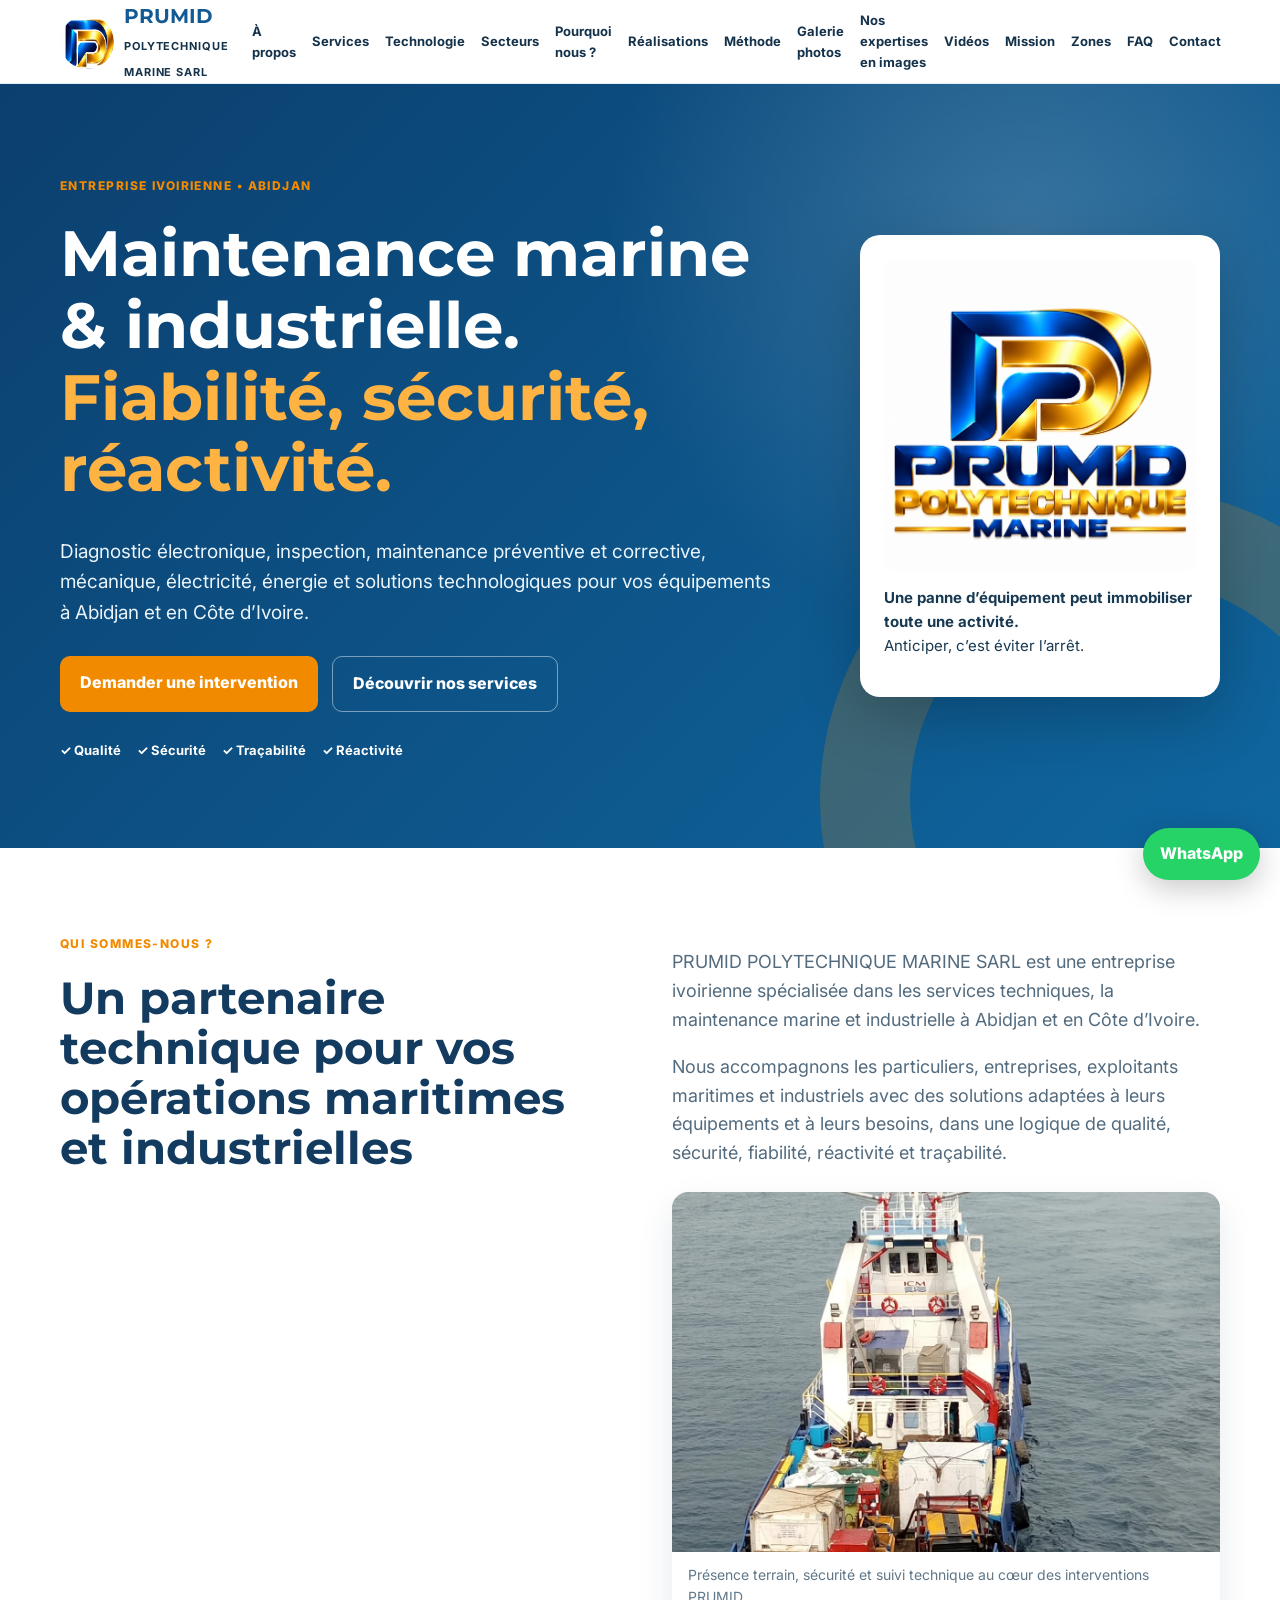
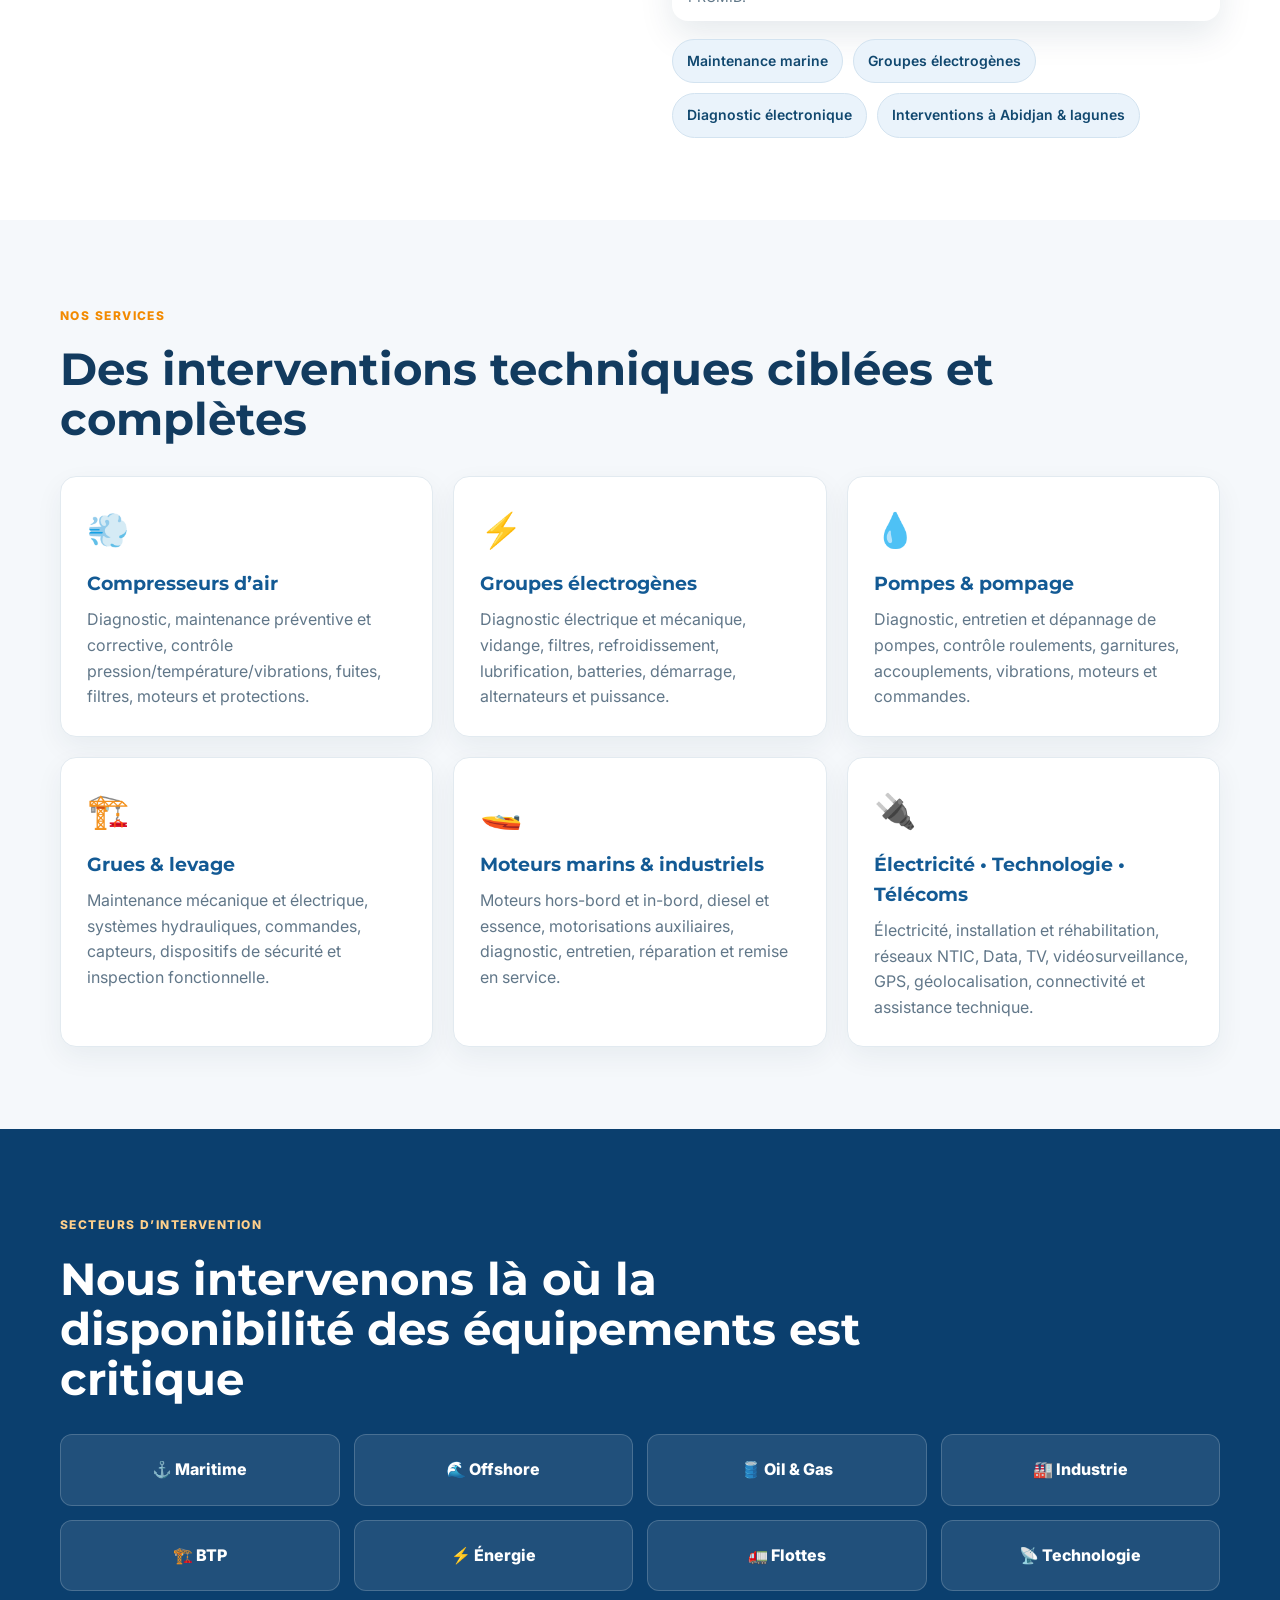
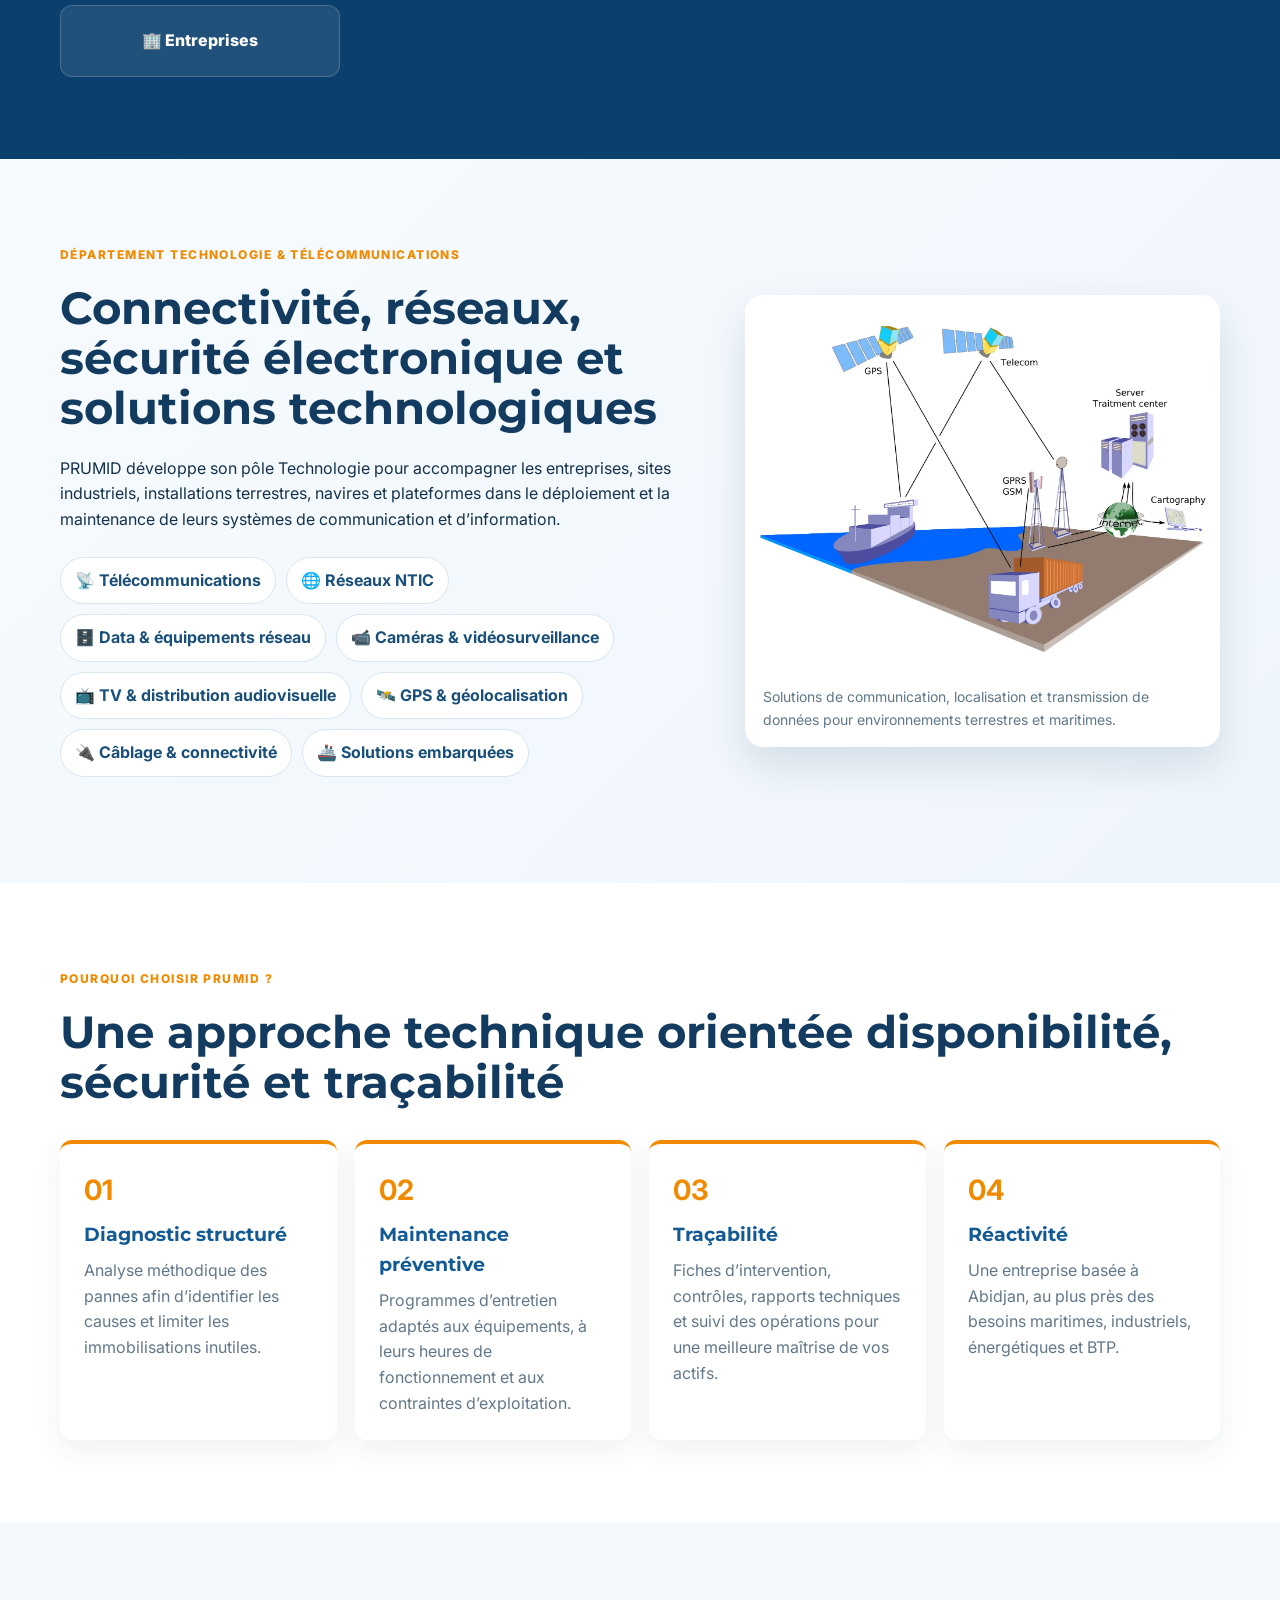
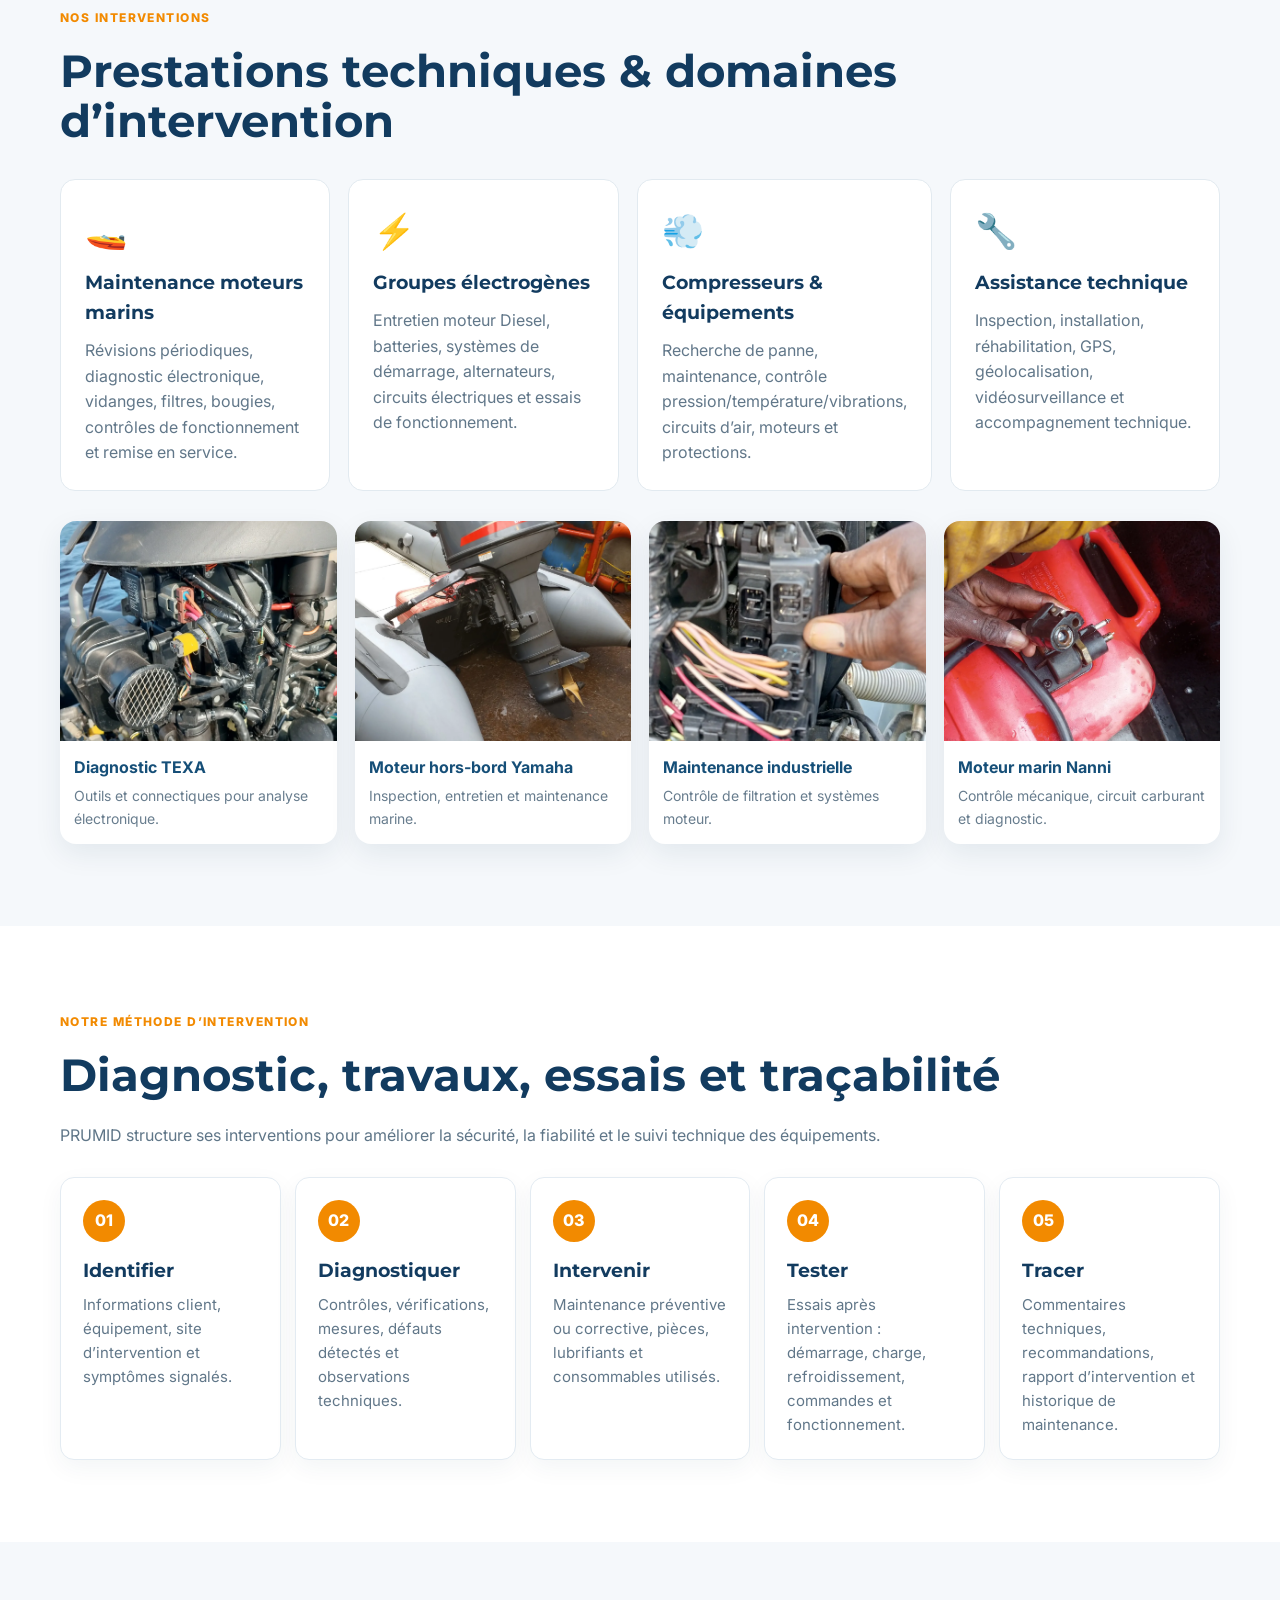
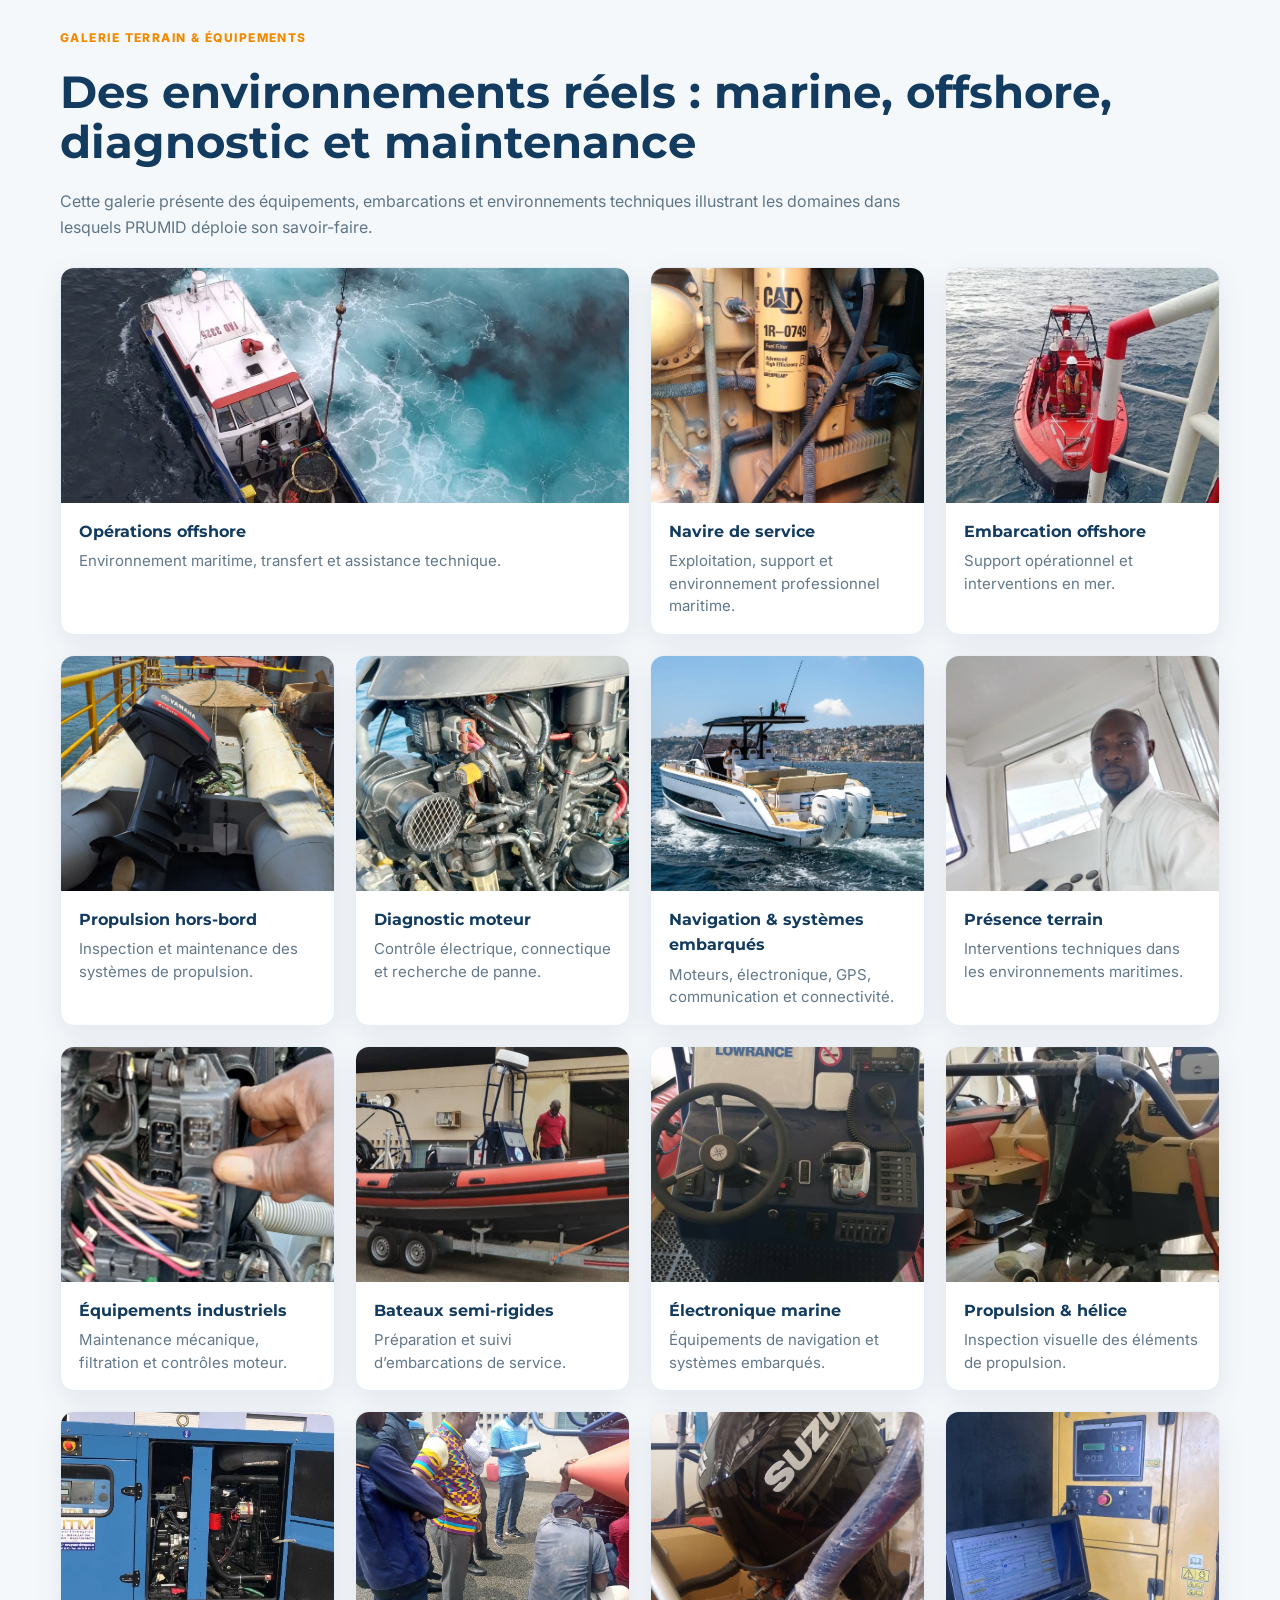
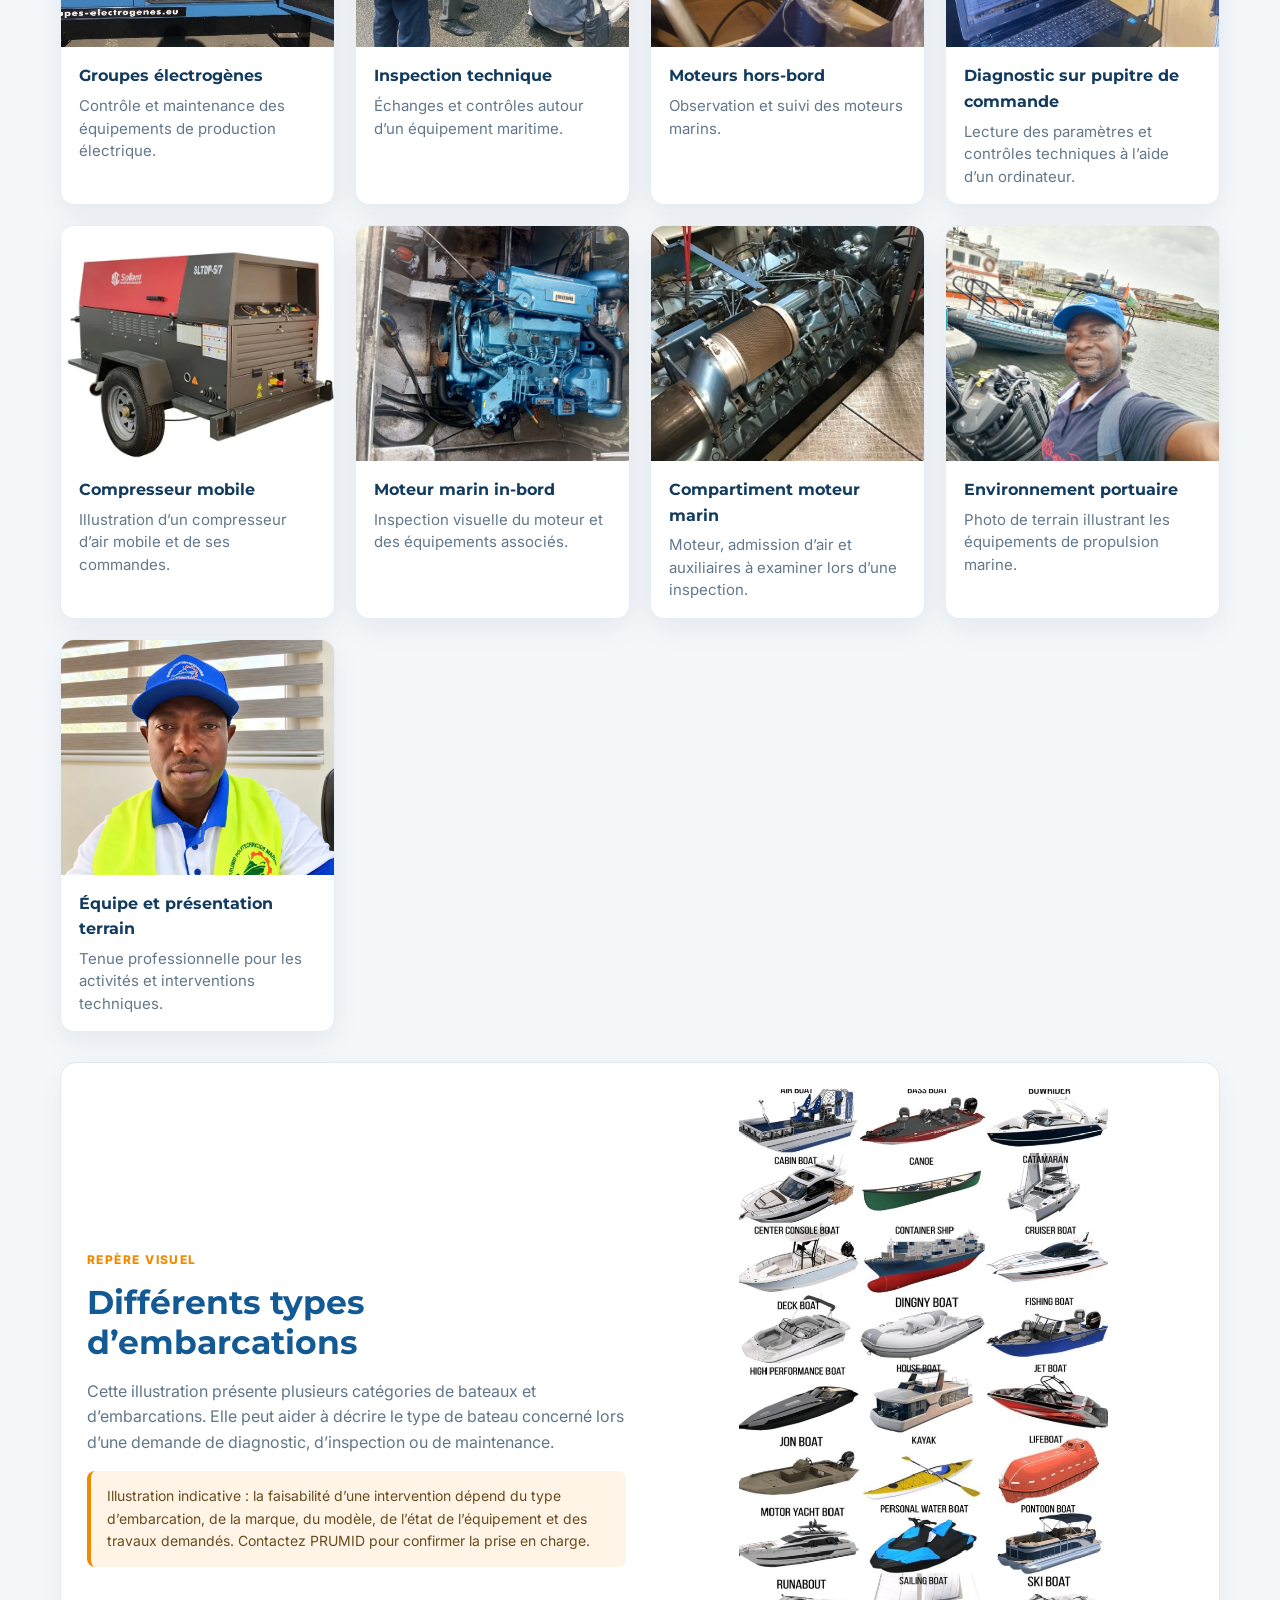
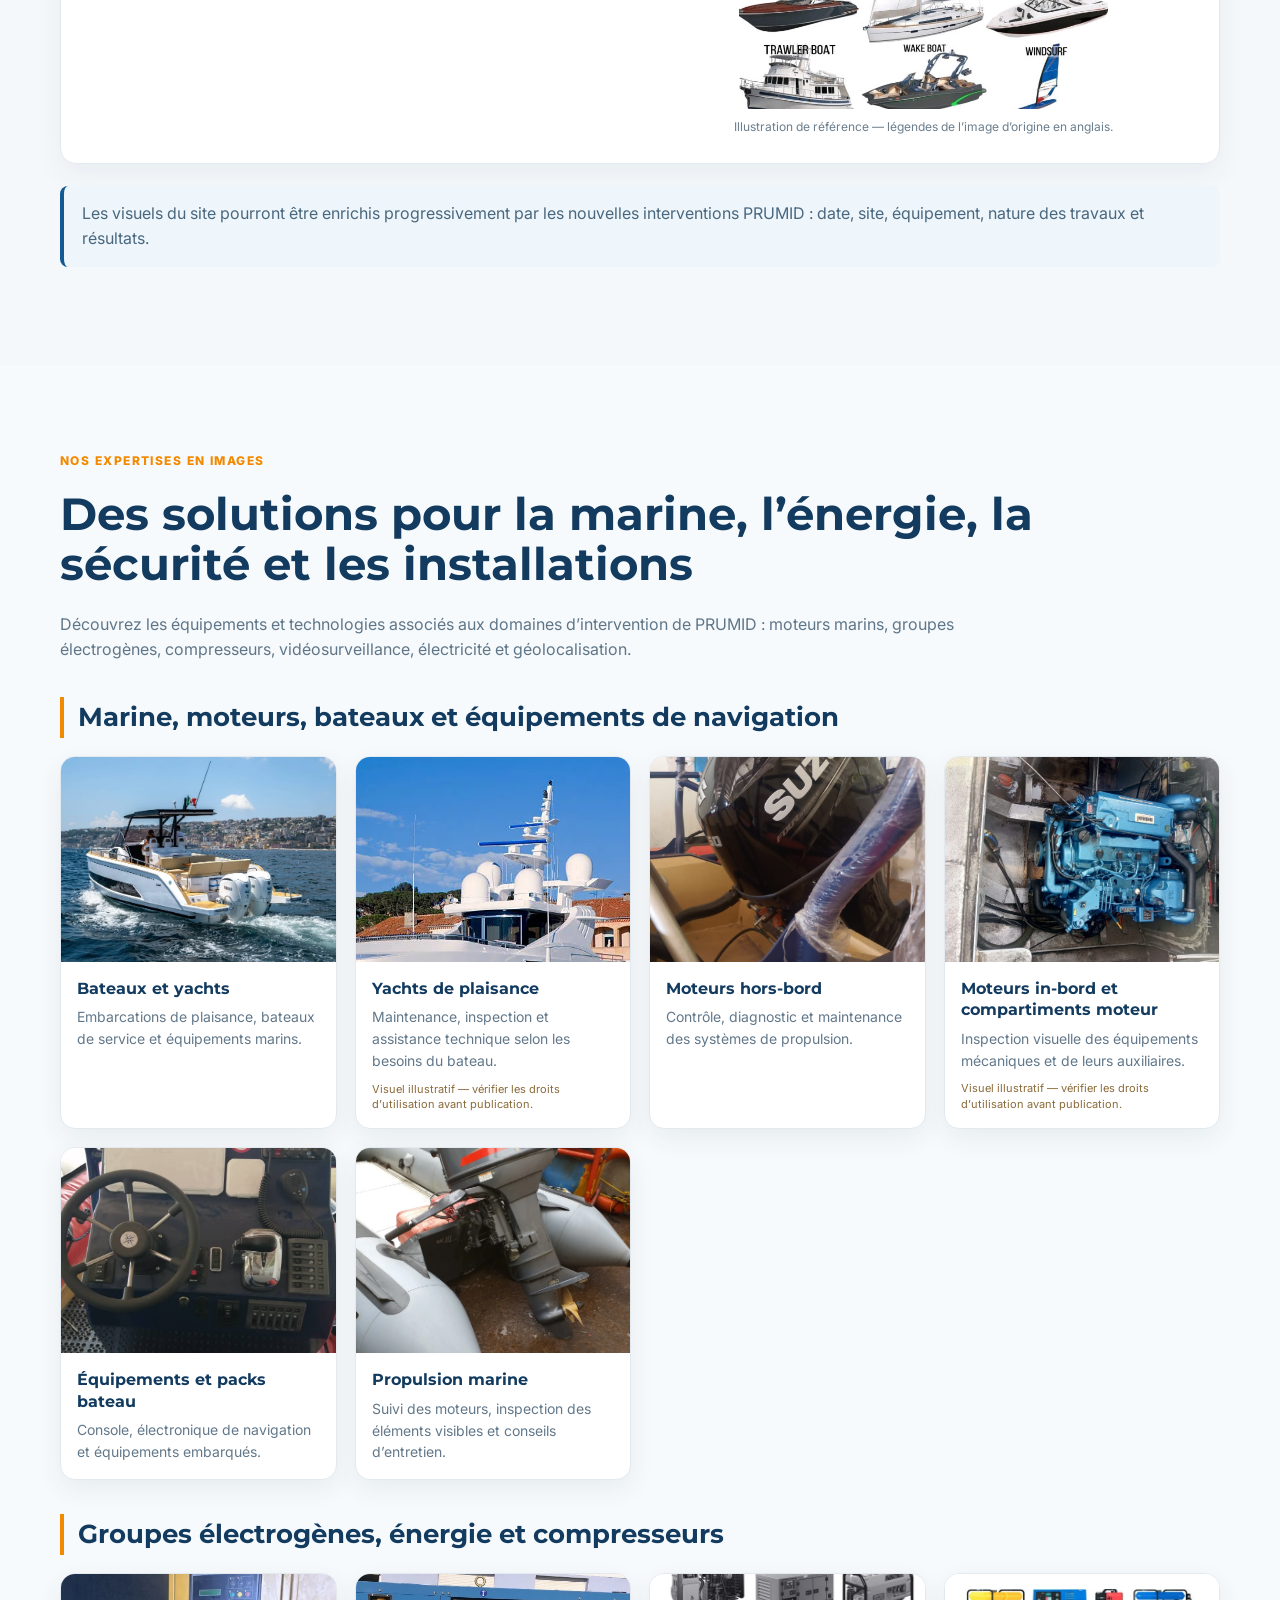
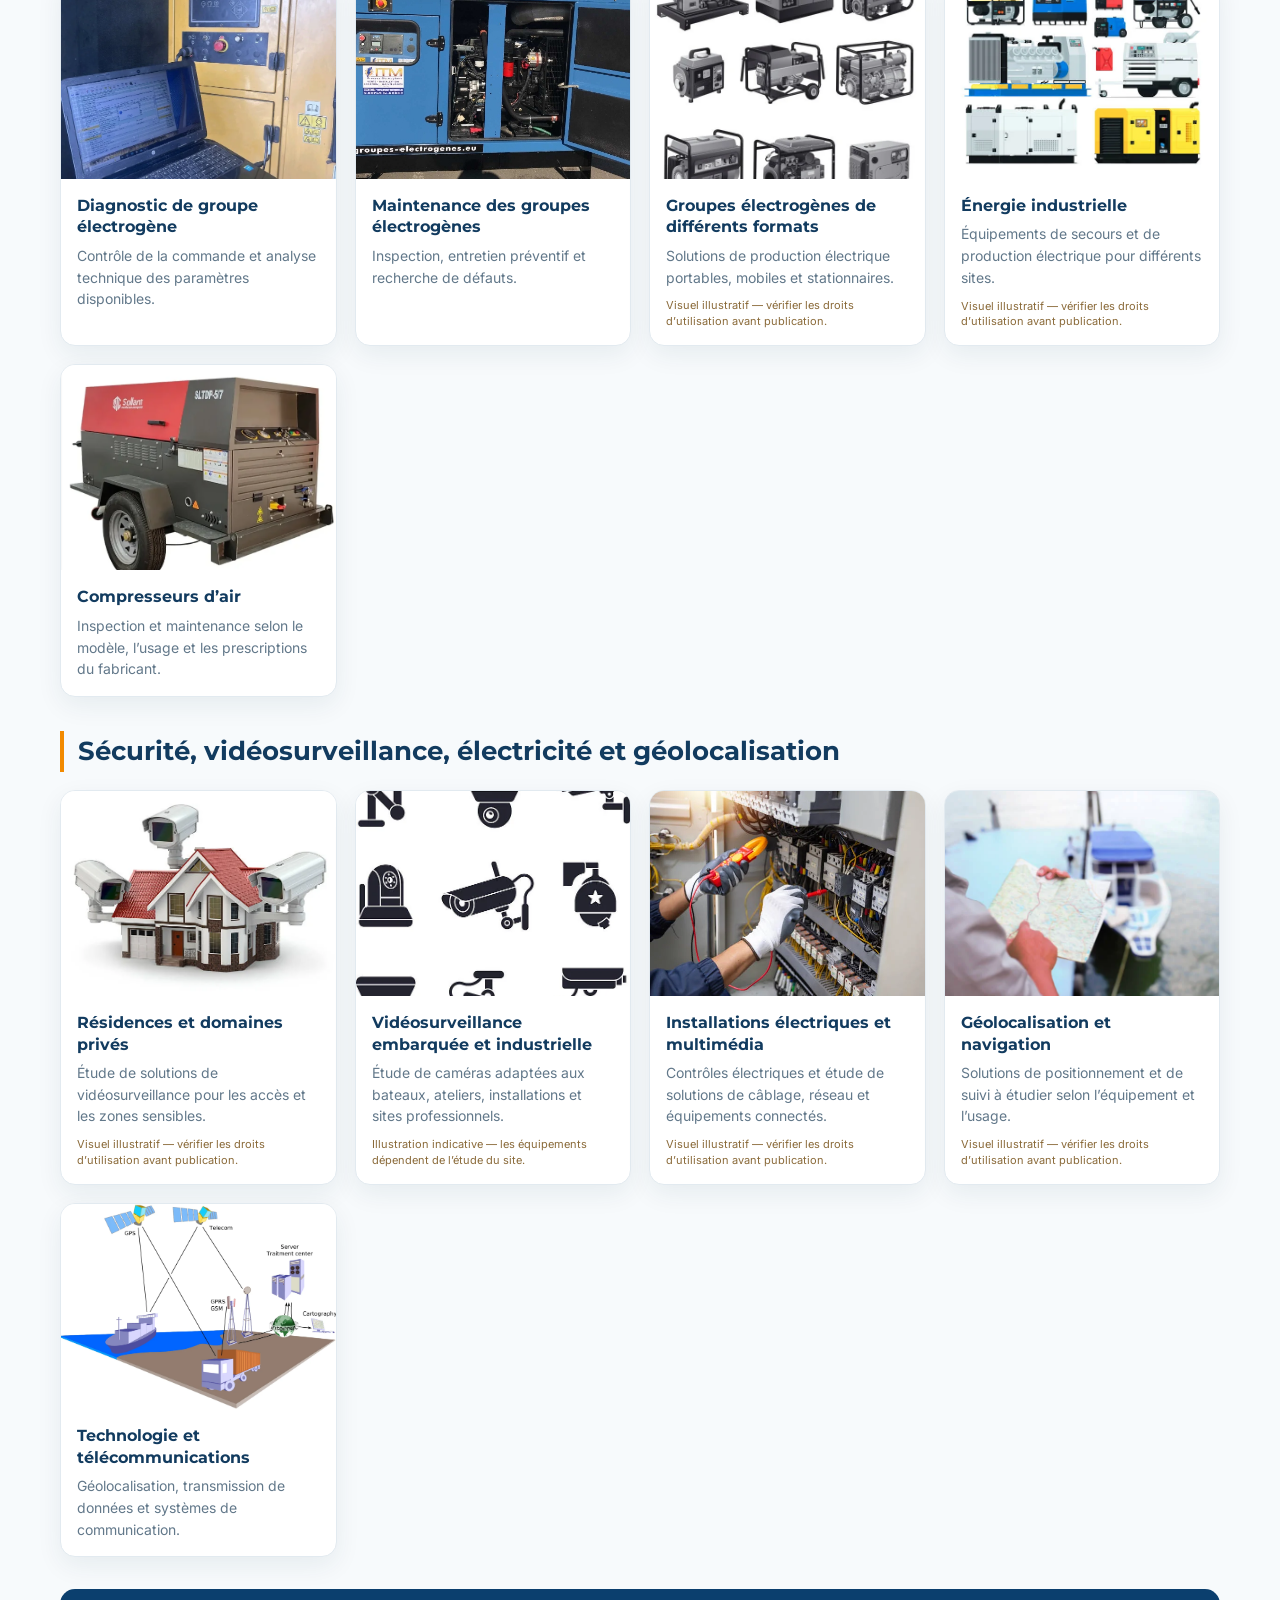
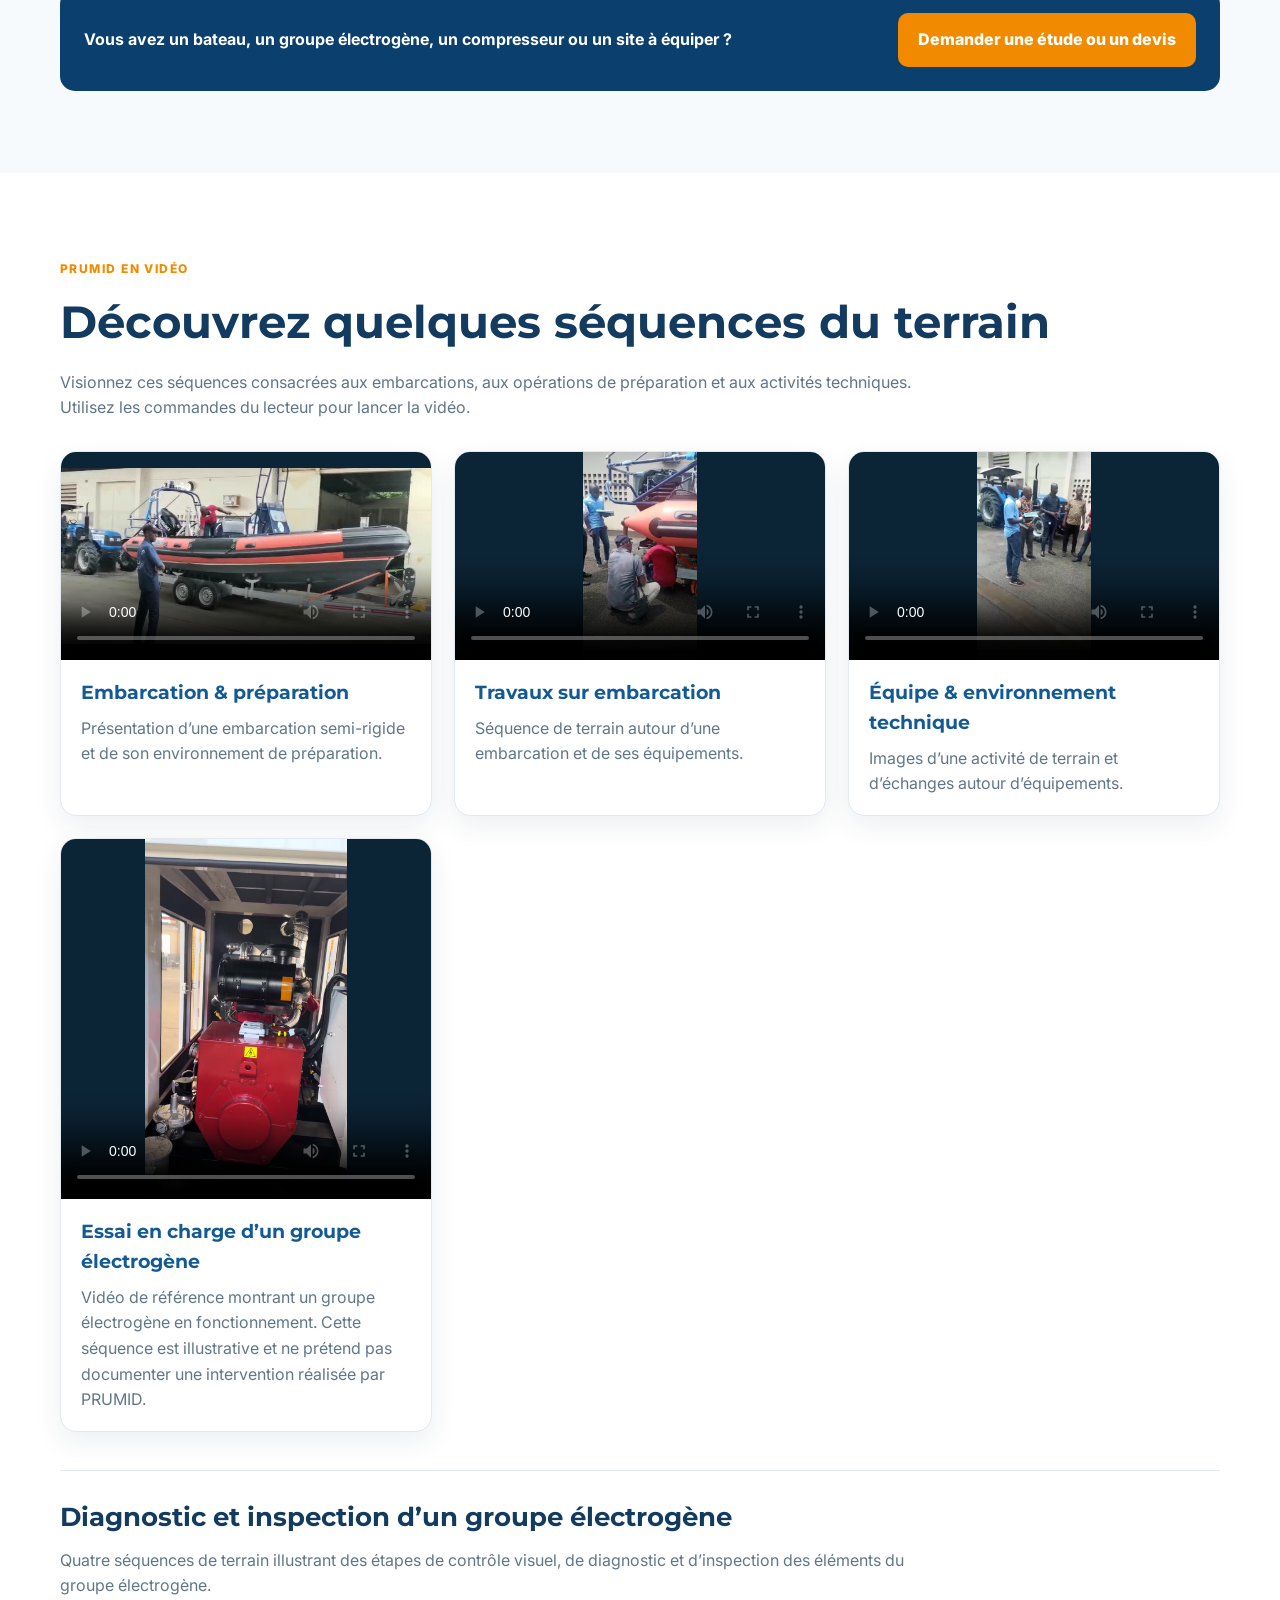
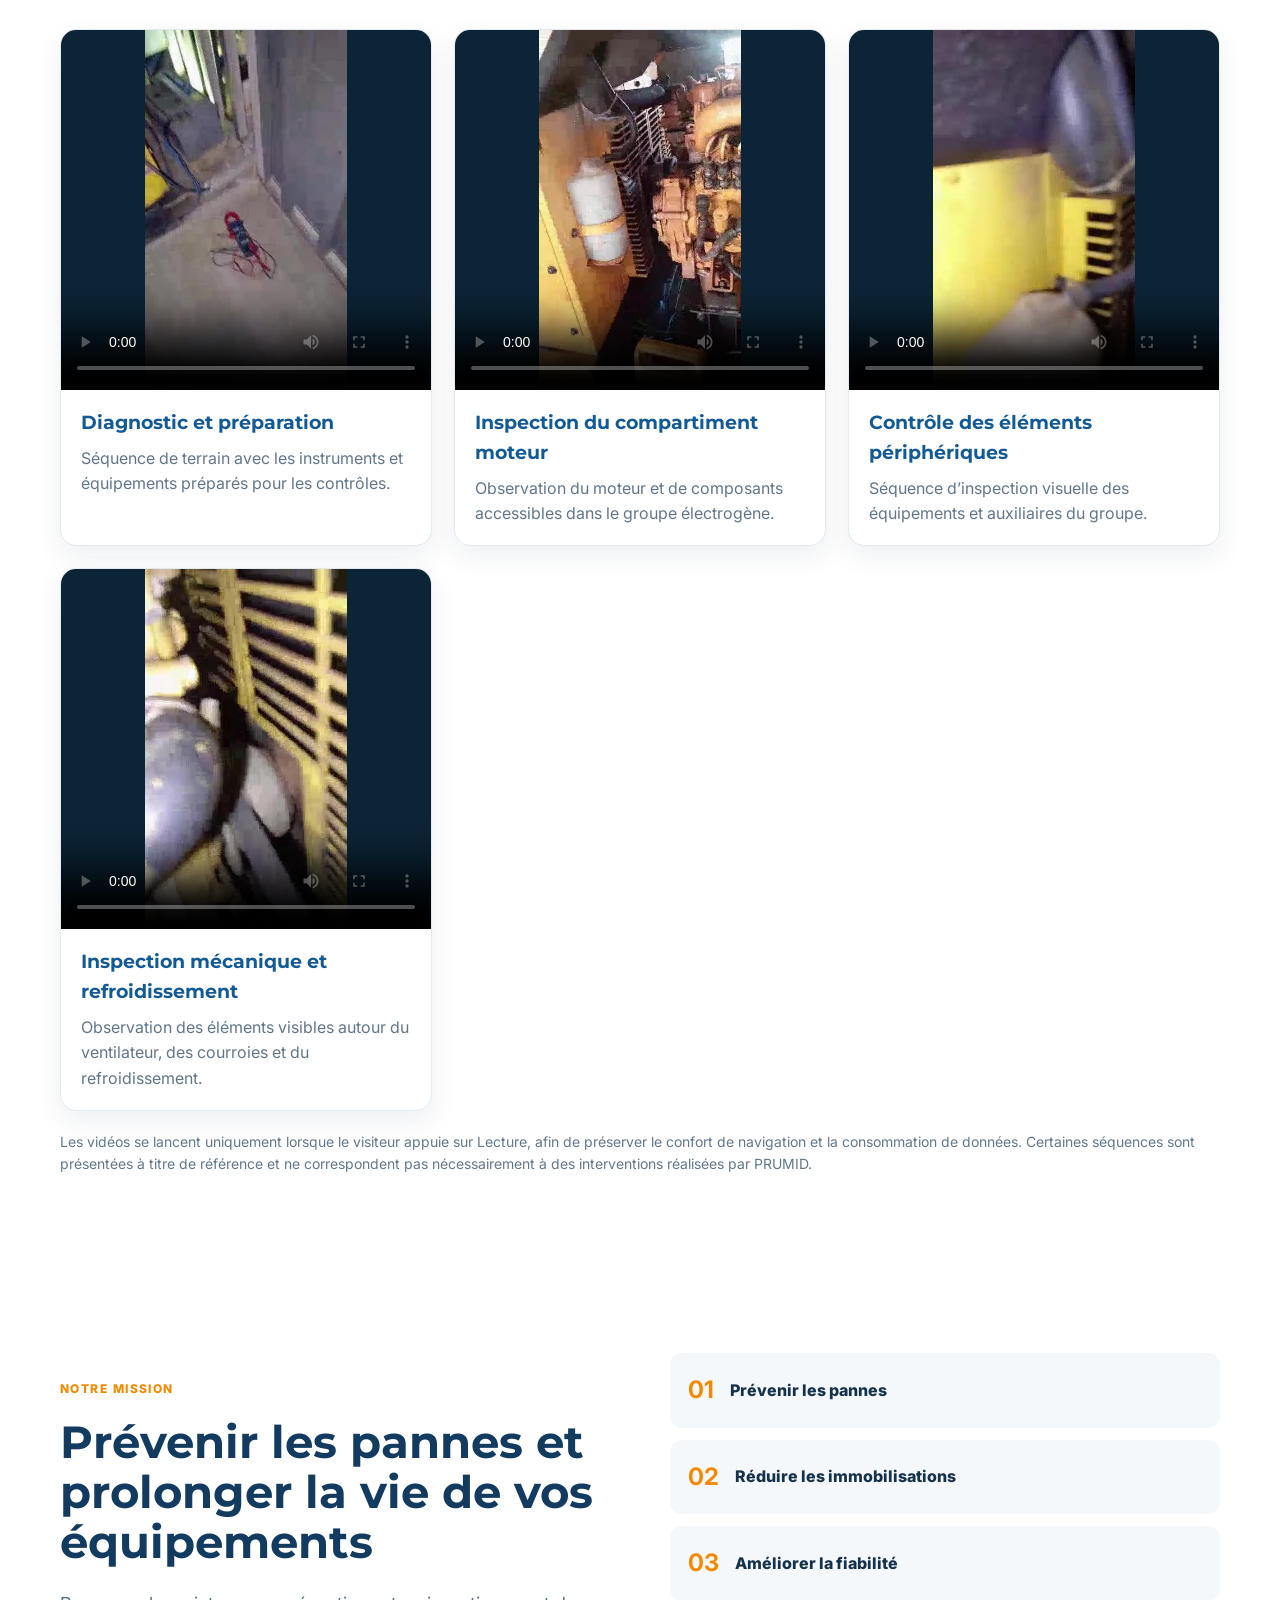
==== commit 63836fb5: "Add files via upload Commit changes" ====
--- a/index.html
+++ b/index.html
@@ -49,7 +49,7 @@
   <header class="site-header">
     <div class="container nav-wrap">
       <a class="brand" href="#accueil" aria-label="Accueil PRUMID">
-        <img src="logo-prumid.jpg" alt="Logo PRUMID POLYTECHNIQUE MARINE SARL">
+        <img src="logo-prumid-embleme.jpg" alt="Emblème PRUMID bleu et or">
         <div>
           <strong>PRUMID</strong>
           <span>POLYTECHNIQUE MARINE SARL</span>
@@ -728,7 +728,7 @@
   <footer>
     <div class="container footer-inner">
       <div class="footer-brand">
-        <img src="logo-prumid.jpg" alt="">
+        <img src="logo-prumid-embleme.jpg" alt="Emblème PRUMID bleu et or">
         <div><strong>PRUMID POLYTECHNIQUE MARINE SARL</strong><br><span>Abidjan – Côte d’Ivoire</span></div>
       </div>
       <div class="footer-right"><p>© <span id="year"></span> PRUMID POLYTECHNIQUE MARINE SARL. Tous droits réservés.</p><p class="footer-seo">Maintenance marine • Industrielle • Diagnostic • Électricité • Mécanique • Technologie • Télécommunications • Abidjan, Côte d’Ivoire</p></div>
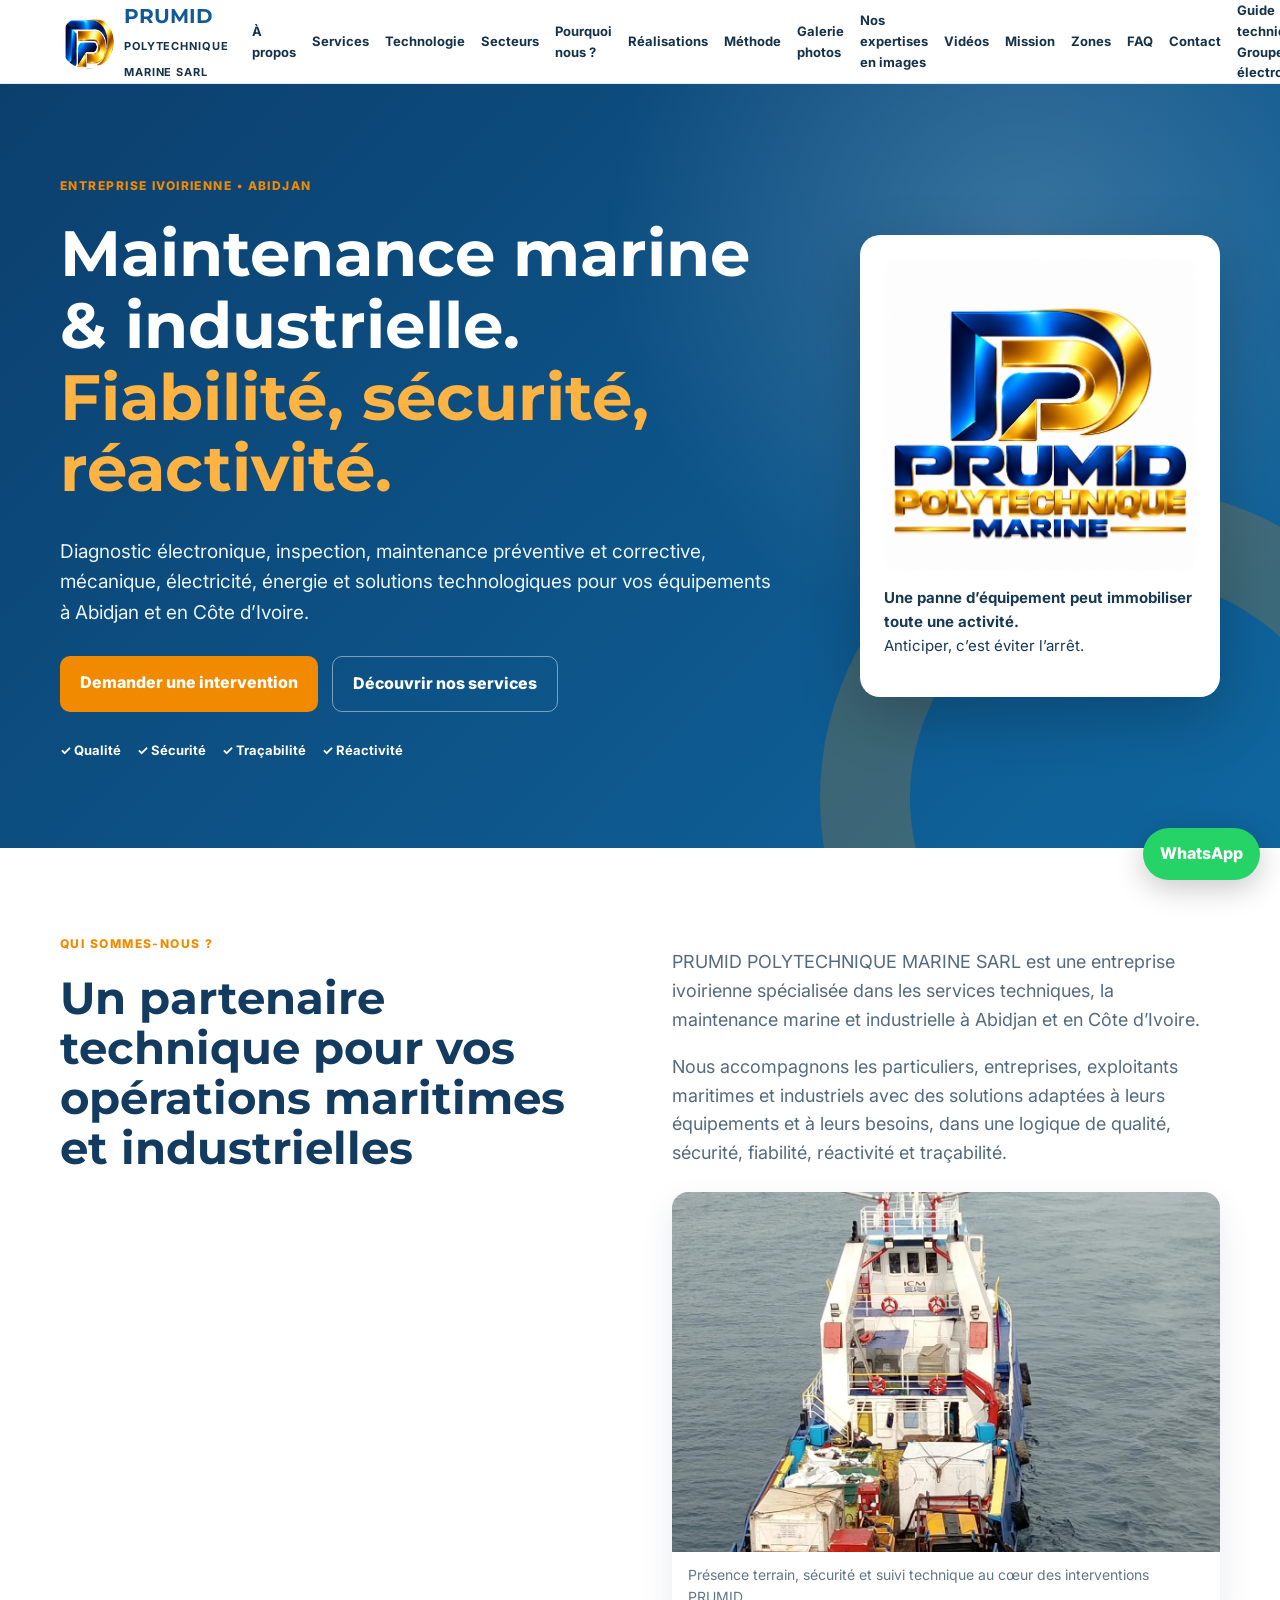
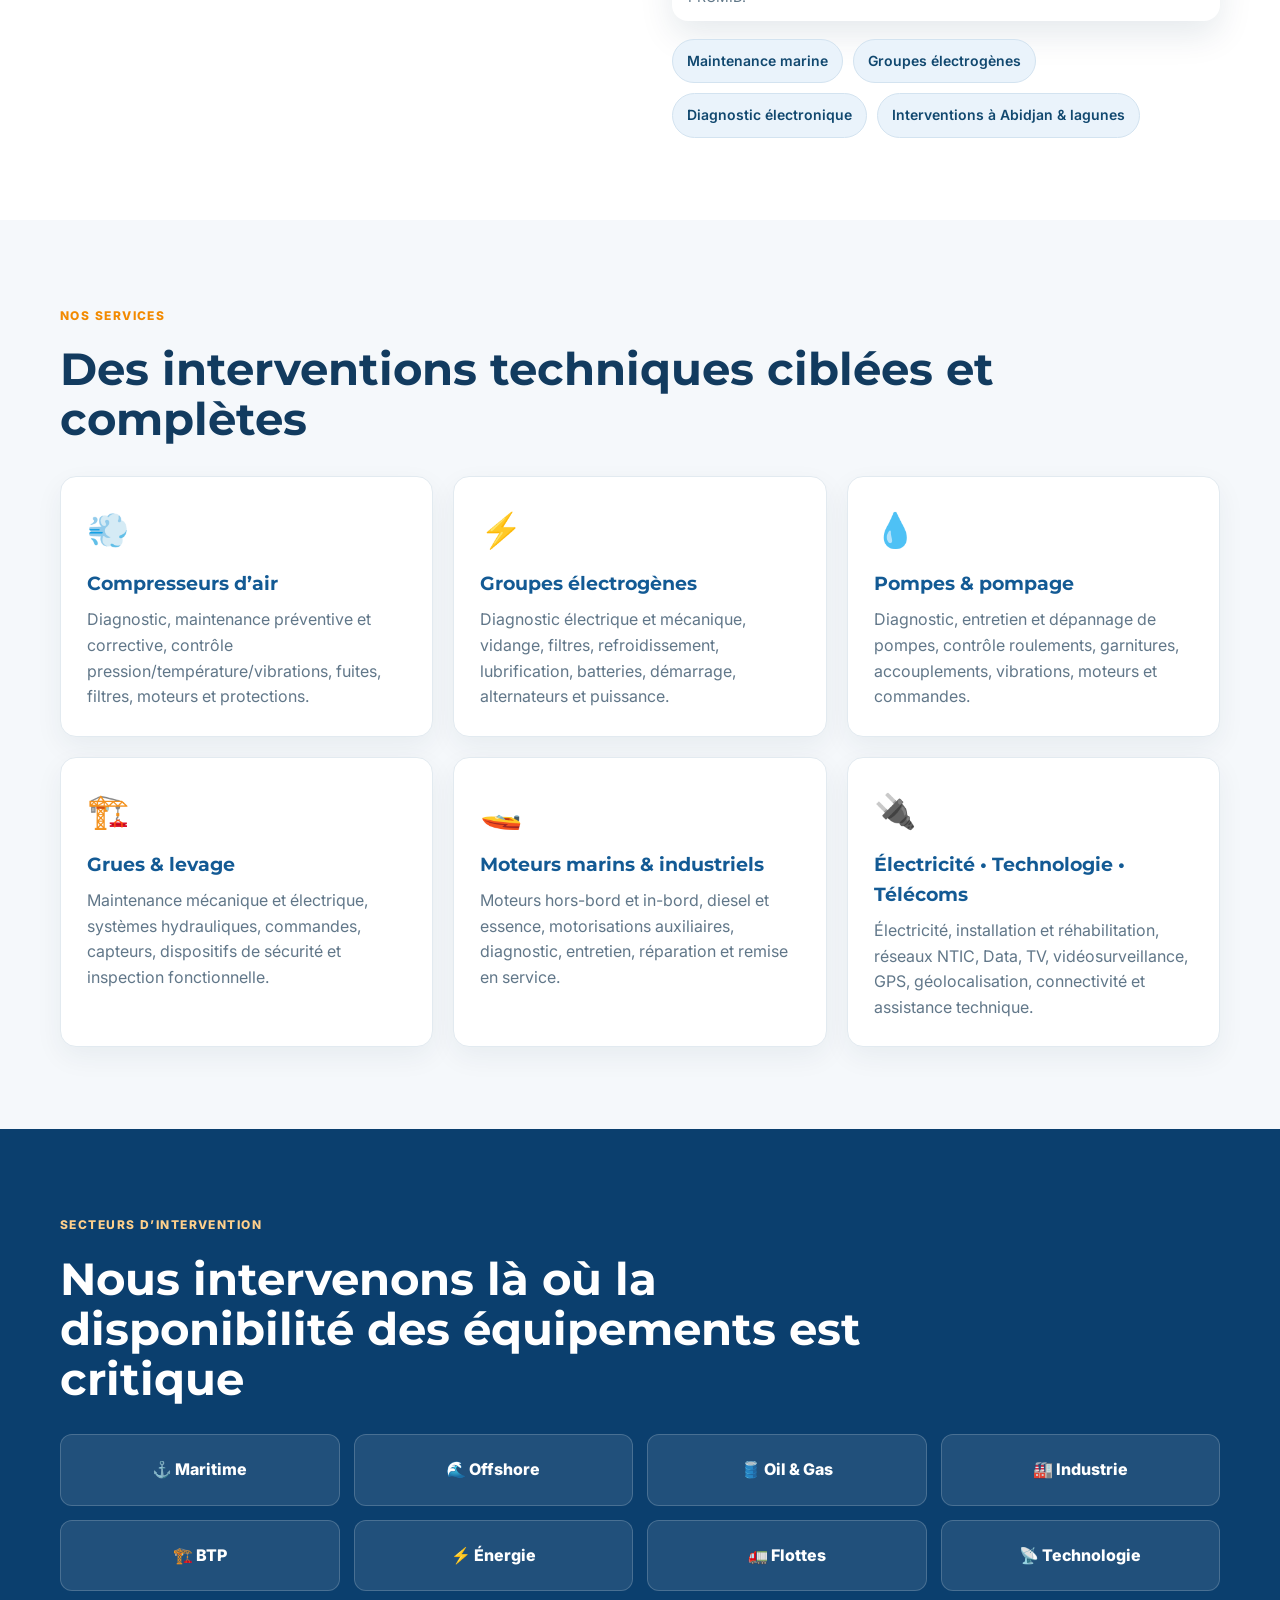
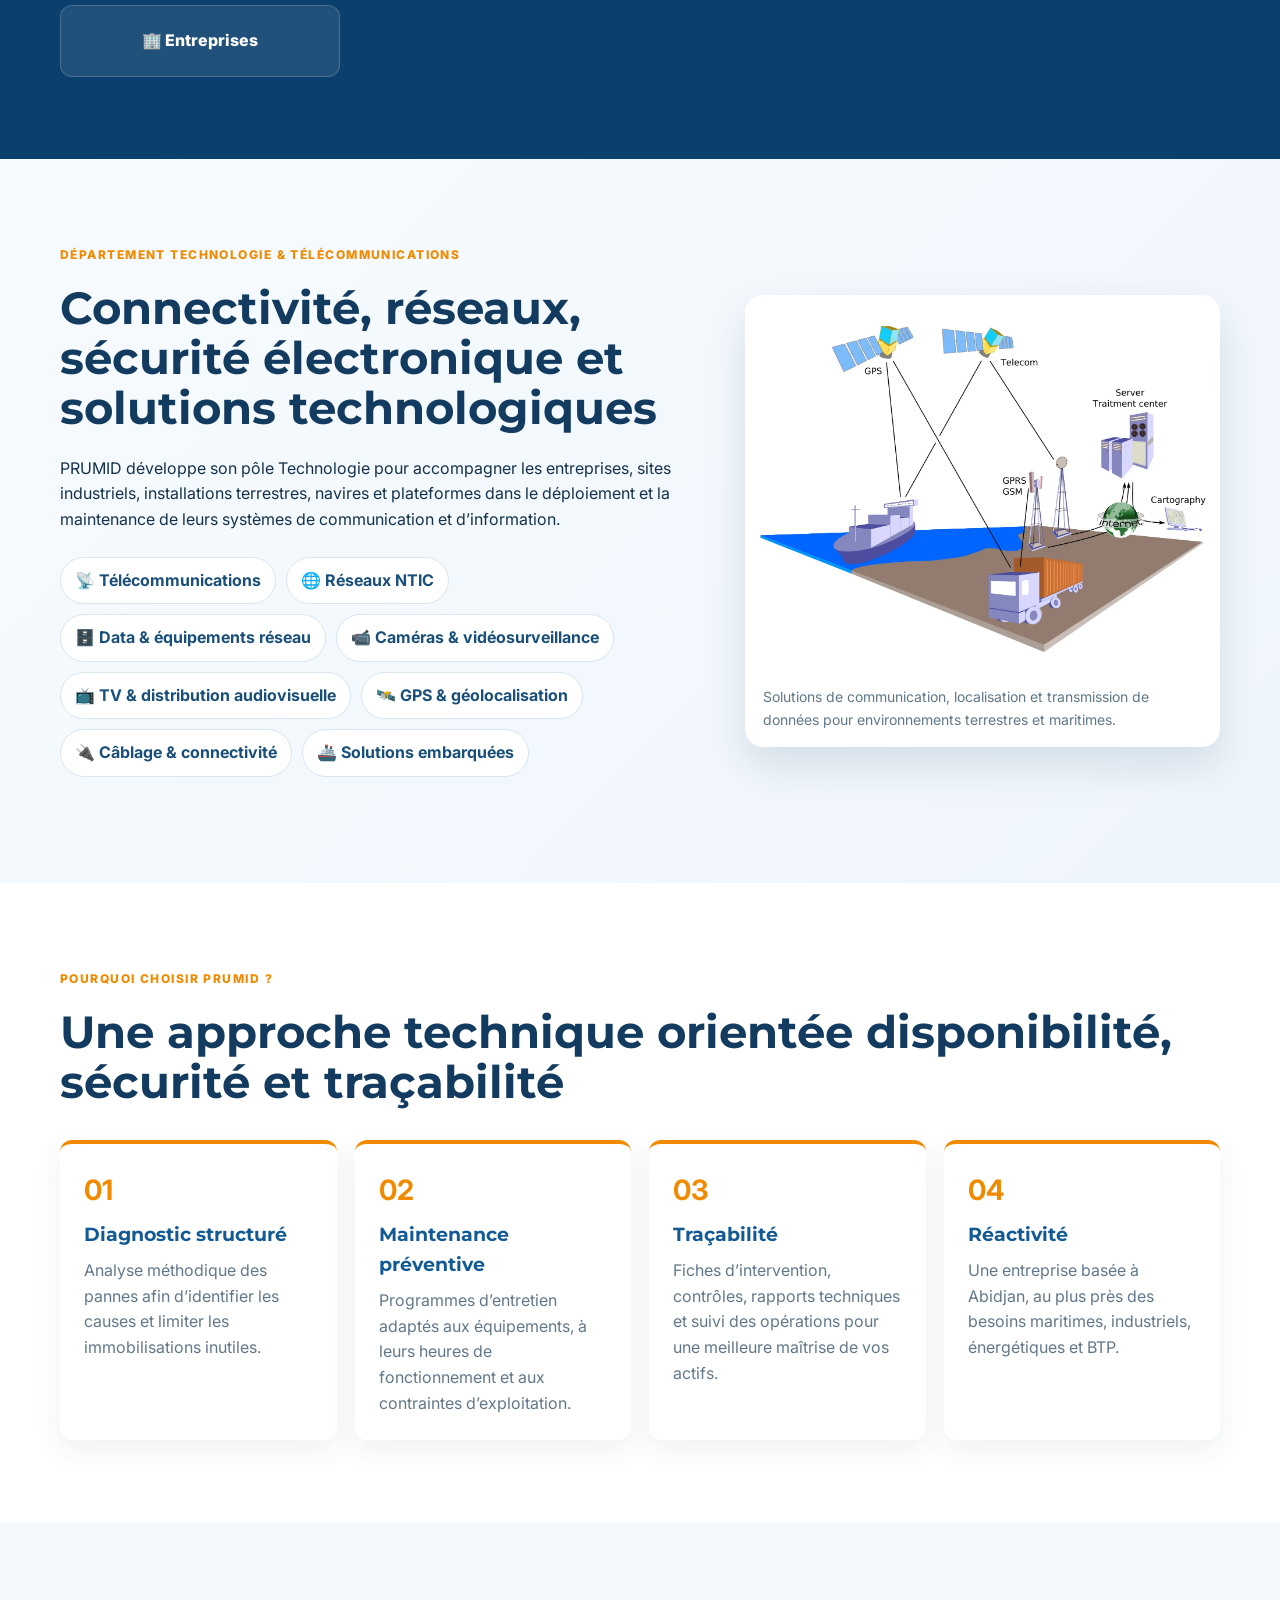
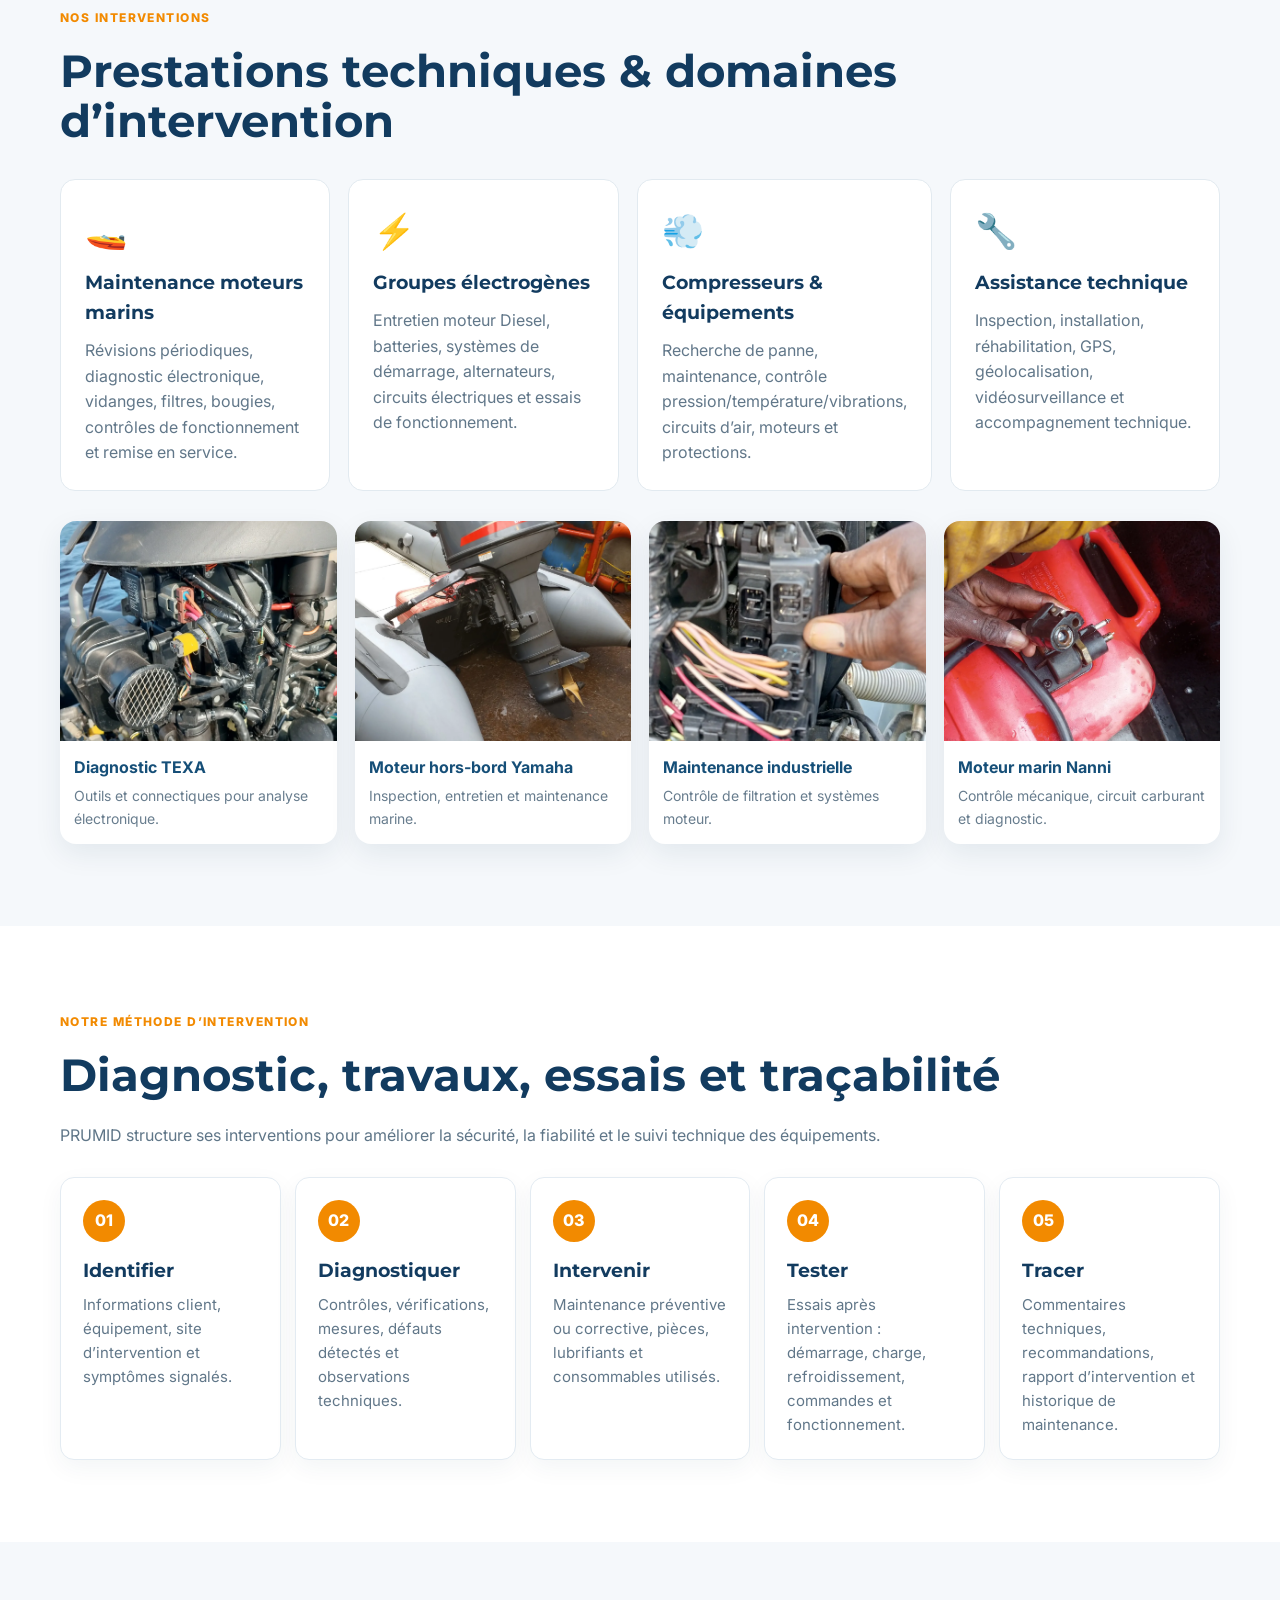
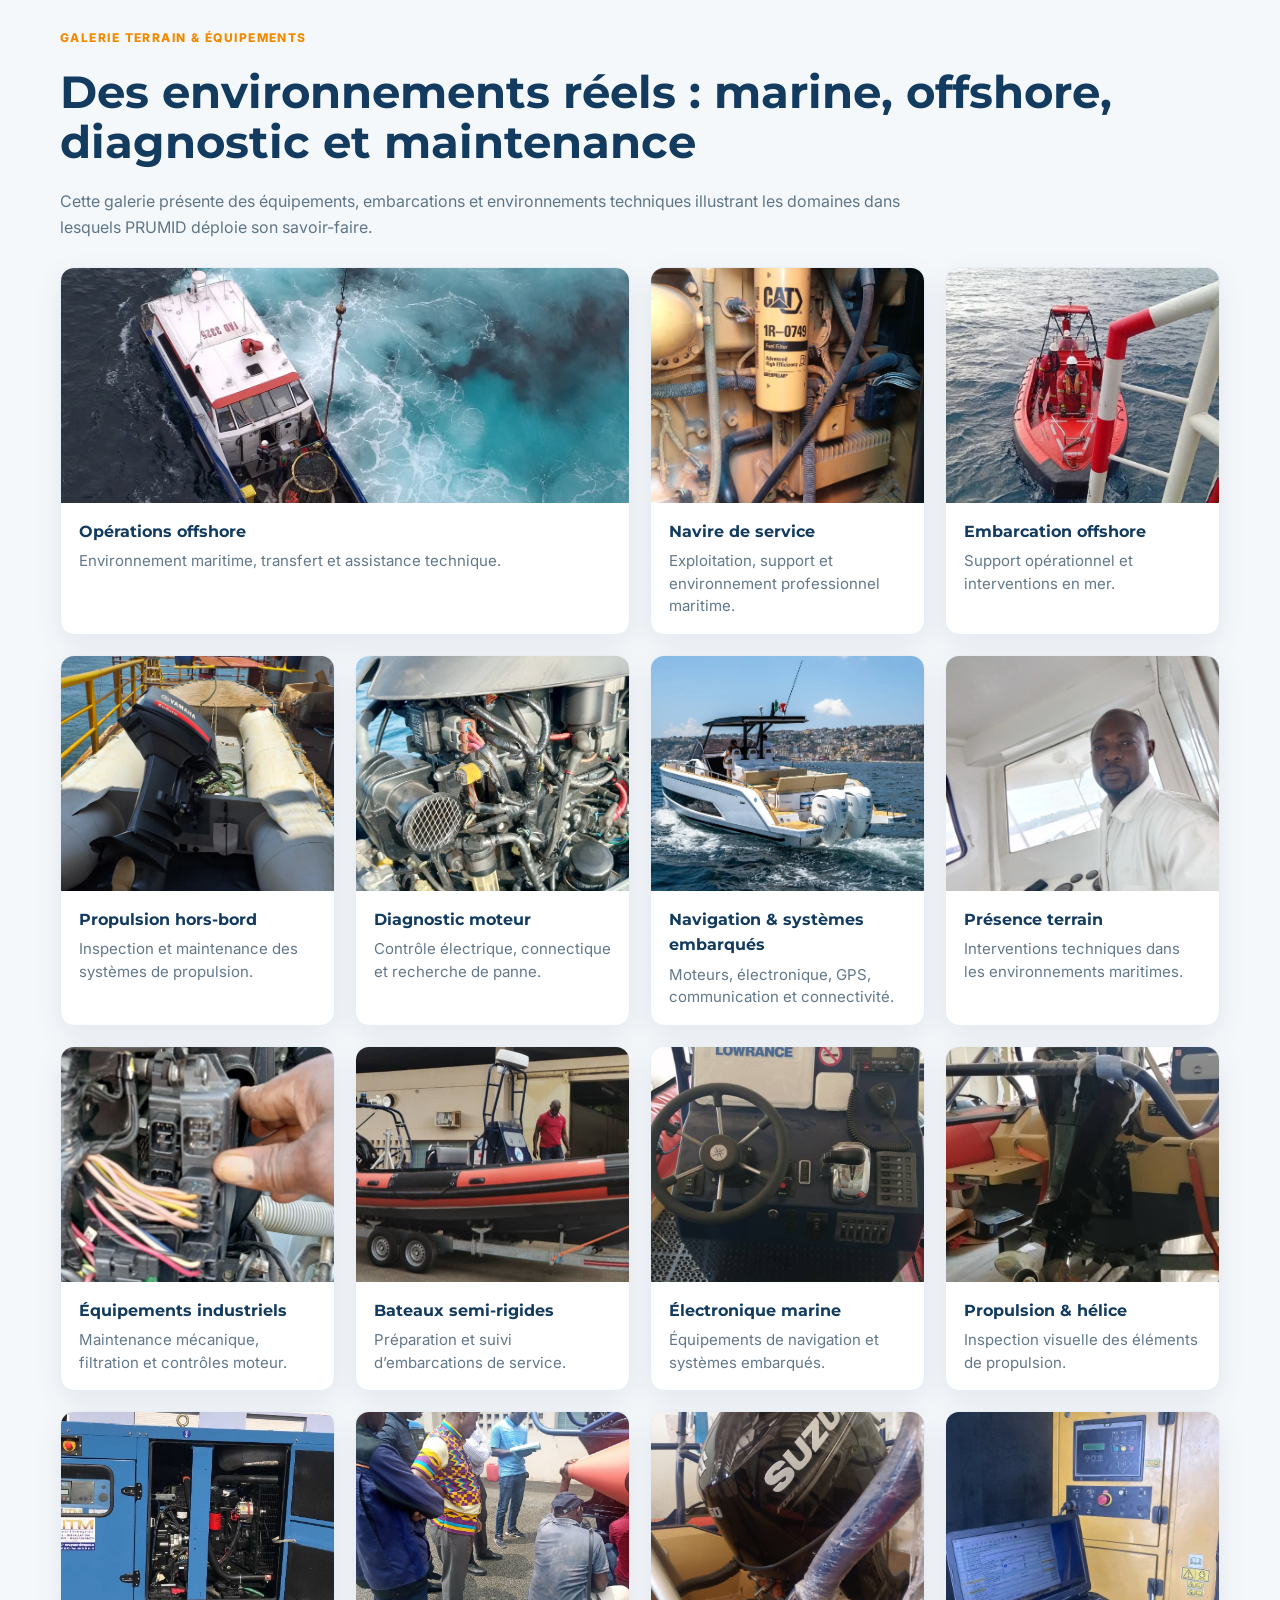
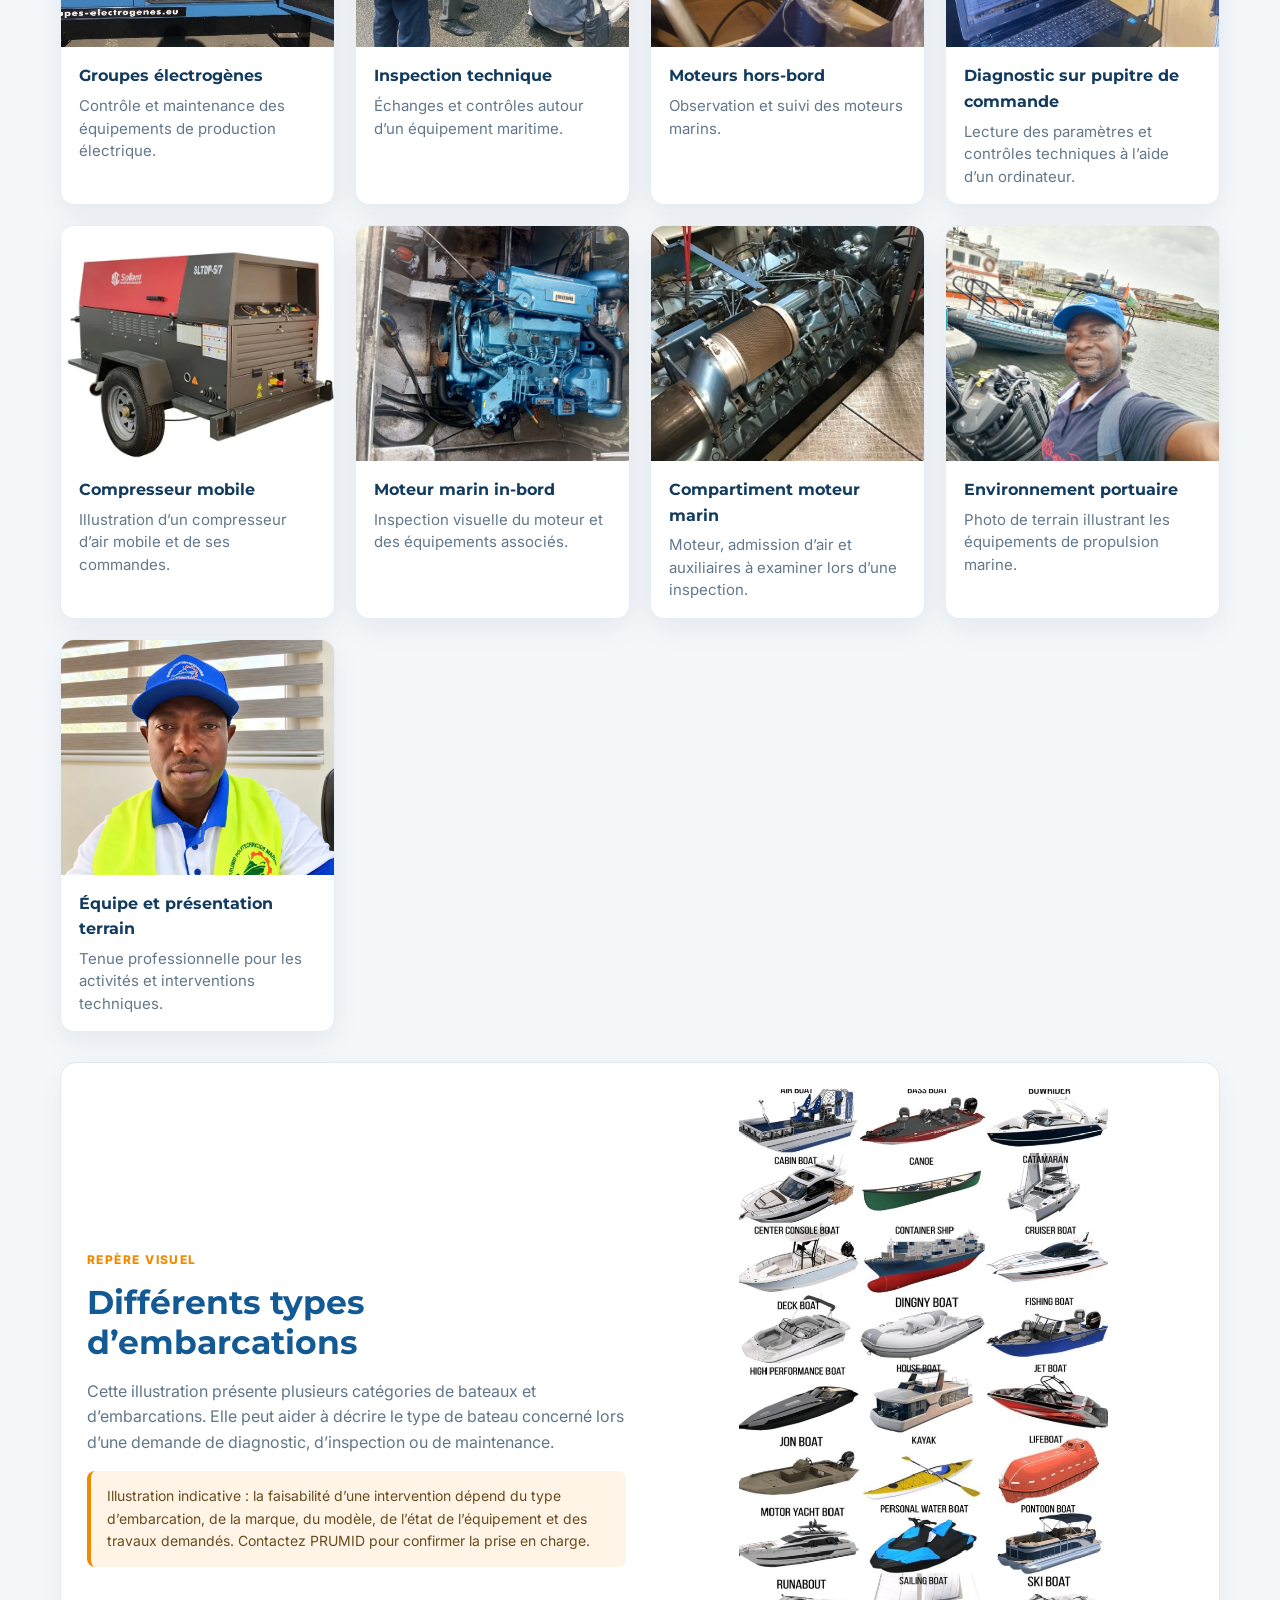
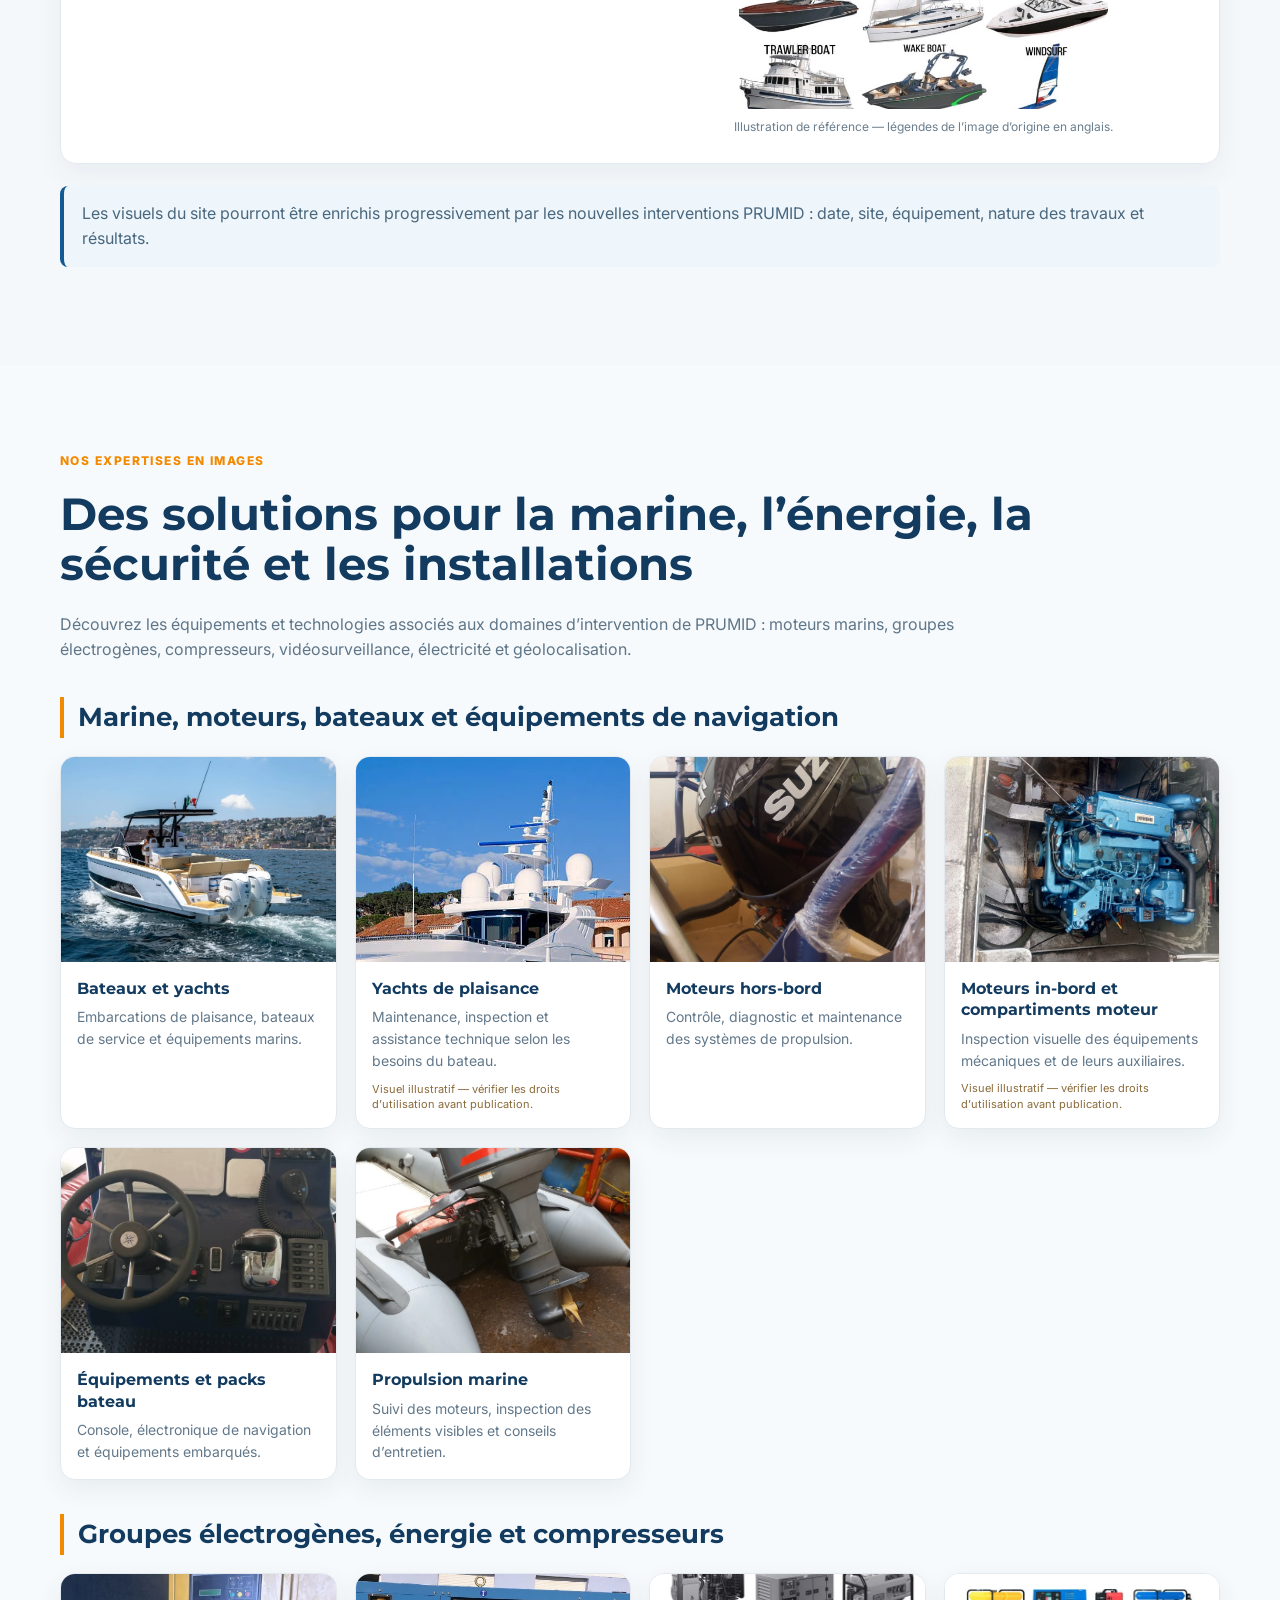
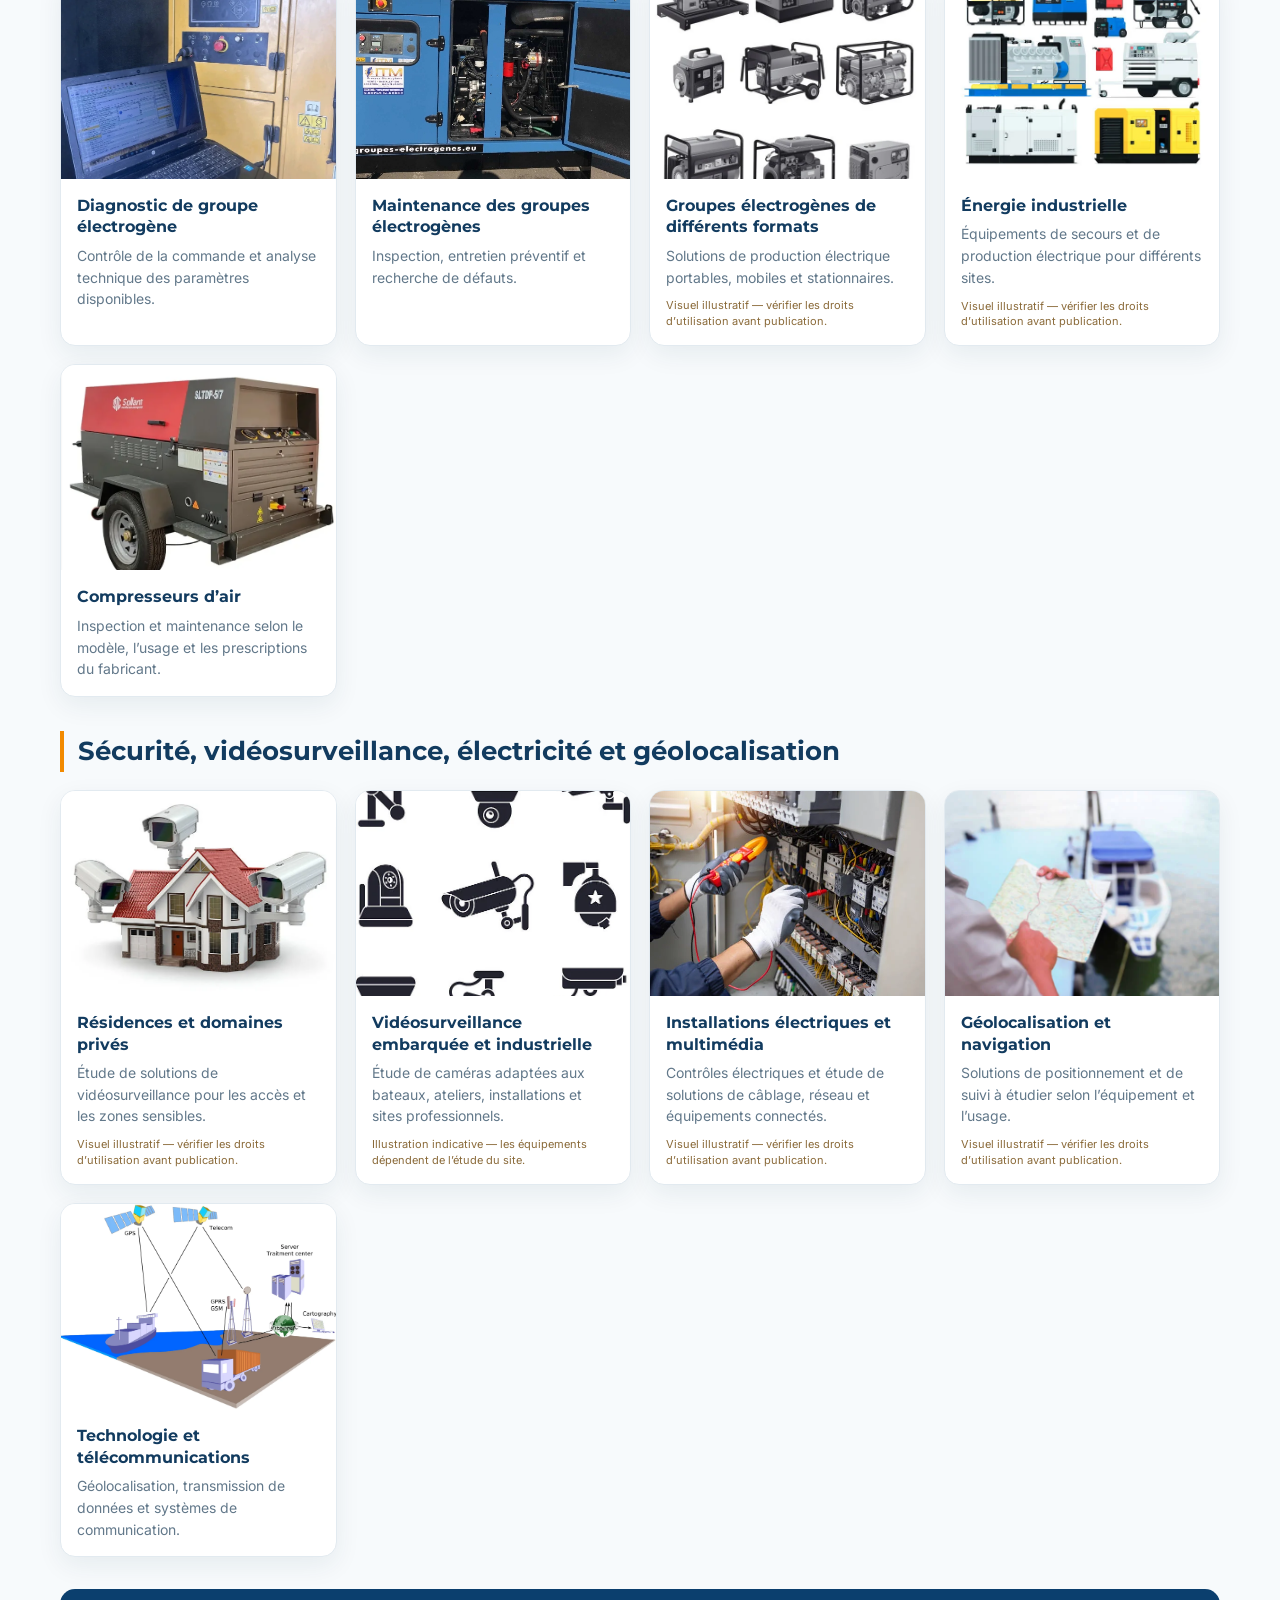
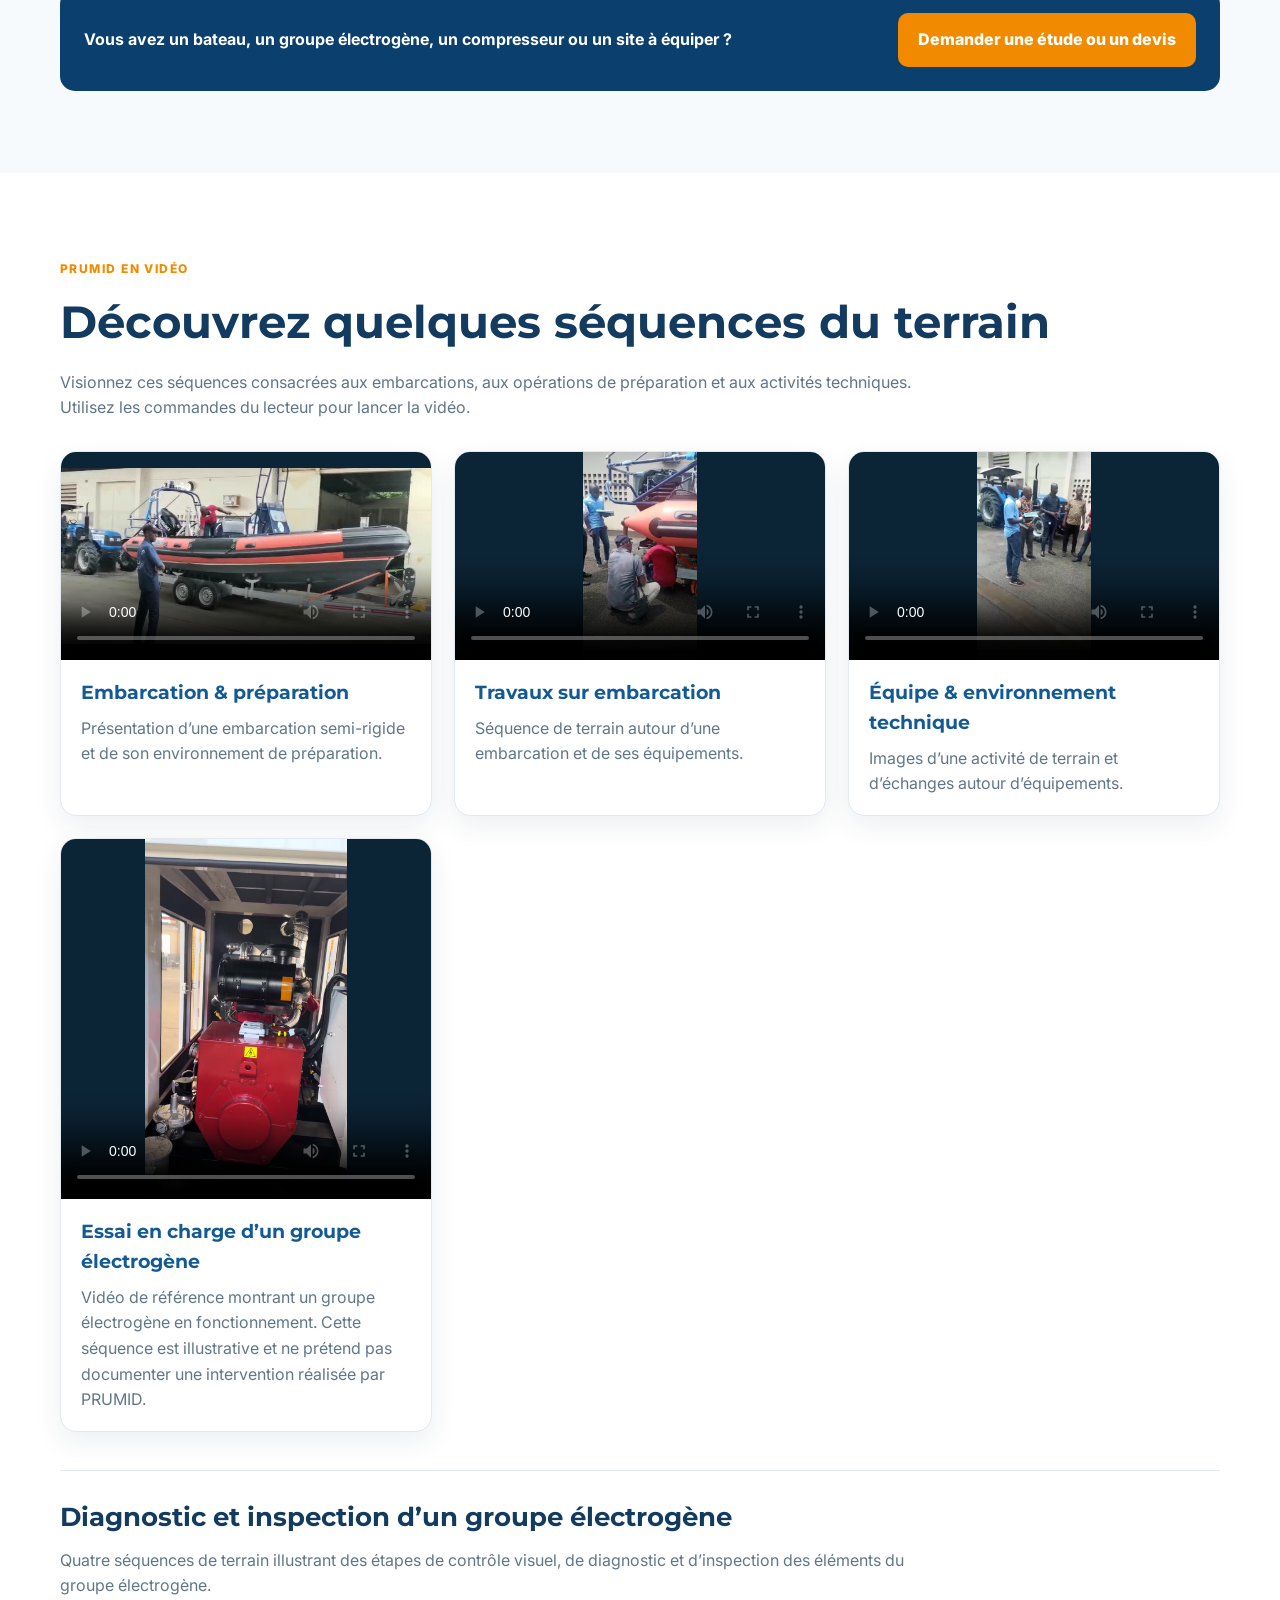
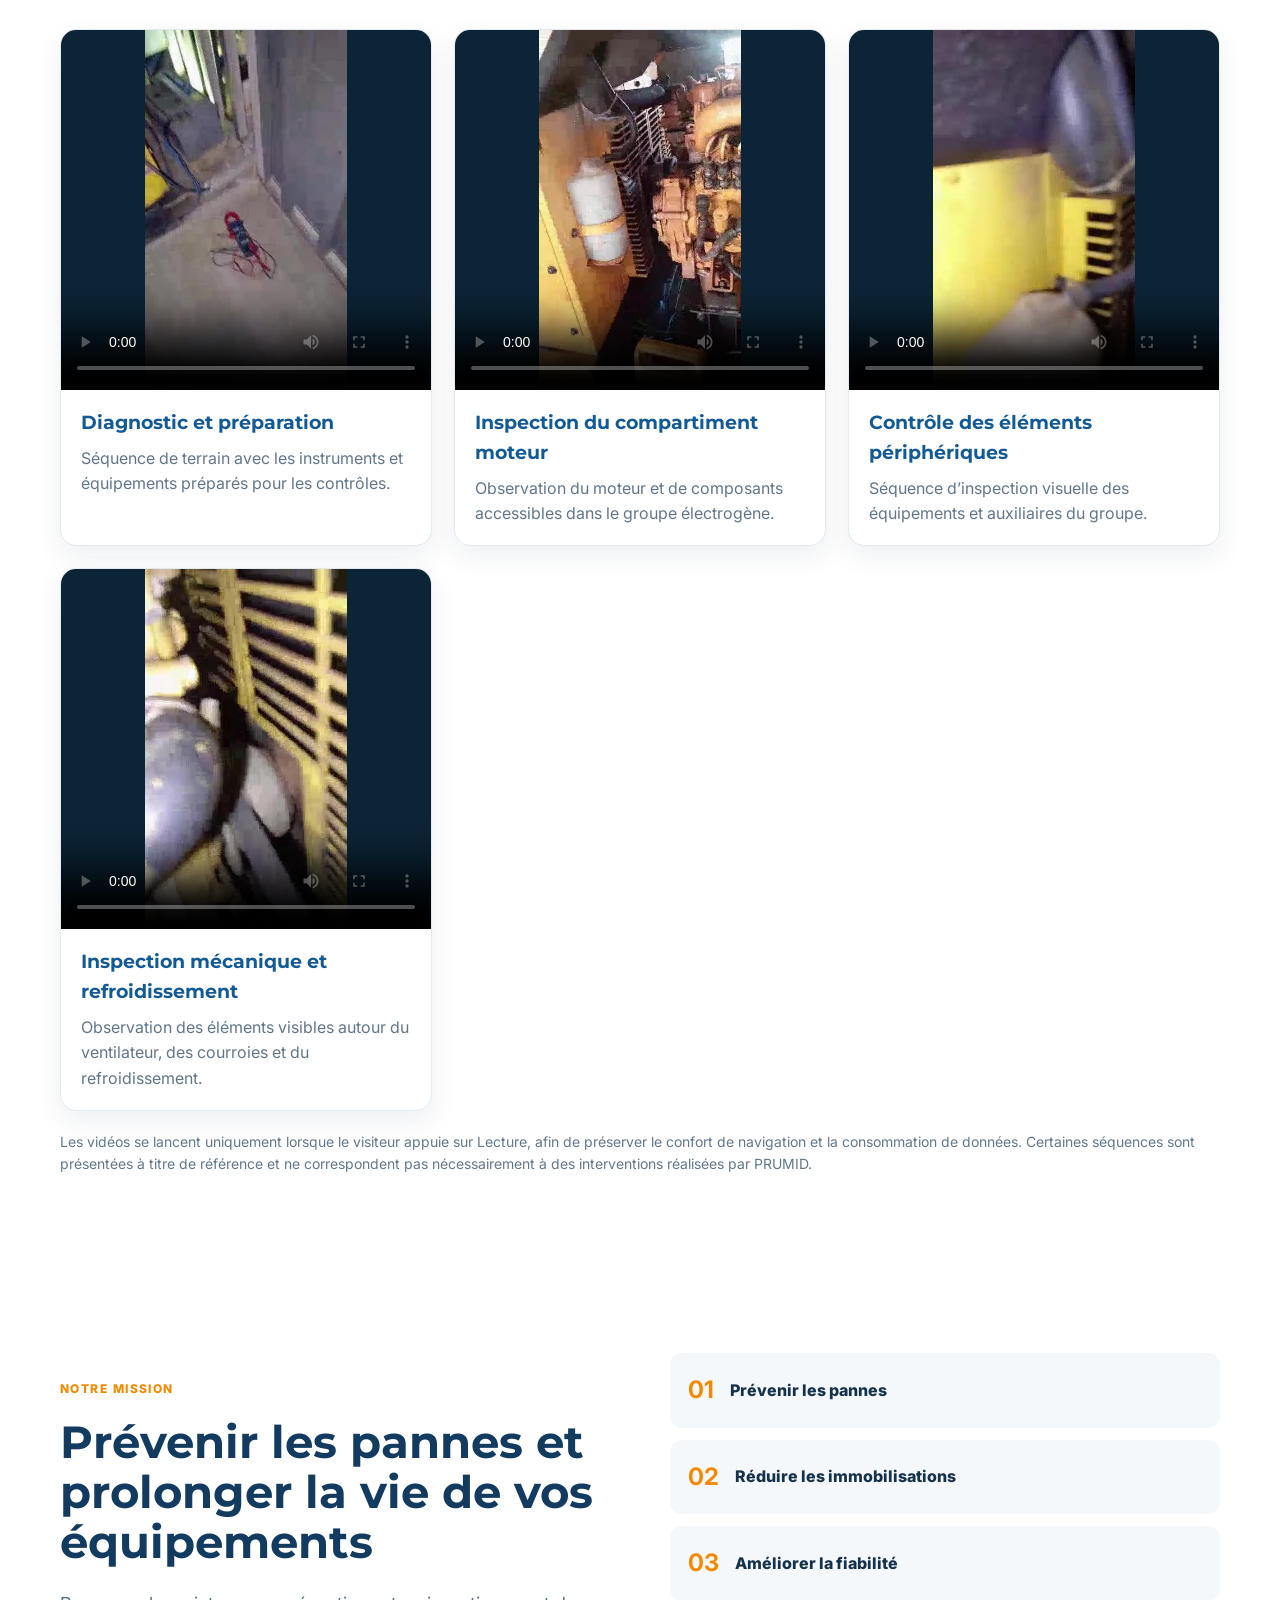
==== commit 2a1434d2: "Add technical guide link to navigation Ajout du lien vers le guide technique groupe électrogène" ====
--- a/index.html
+++ b/index.html
@@ -71,6 +71,7 @@
         <a href="#zones">Zones</a>
         <a href="#faq">FAQ</a>
         <a href="#contact">Contact</a>
+        <a href="PRUMID-Manuel-Groupe-Electrogene-100-pages-avec-annexe.pdf" target="_blank" rel="noopener">Guide technique – Groupe électrogène</a>
       </nav>
     </div>
   </header>
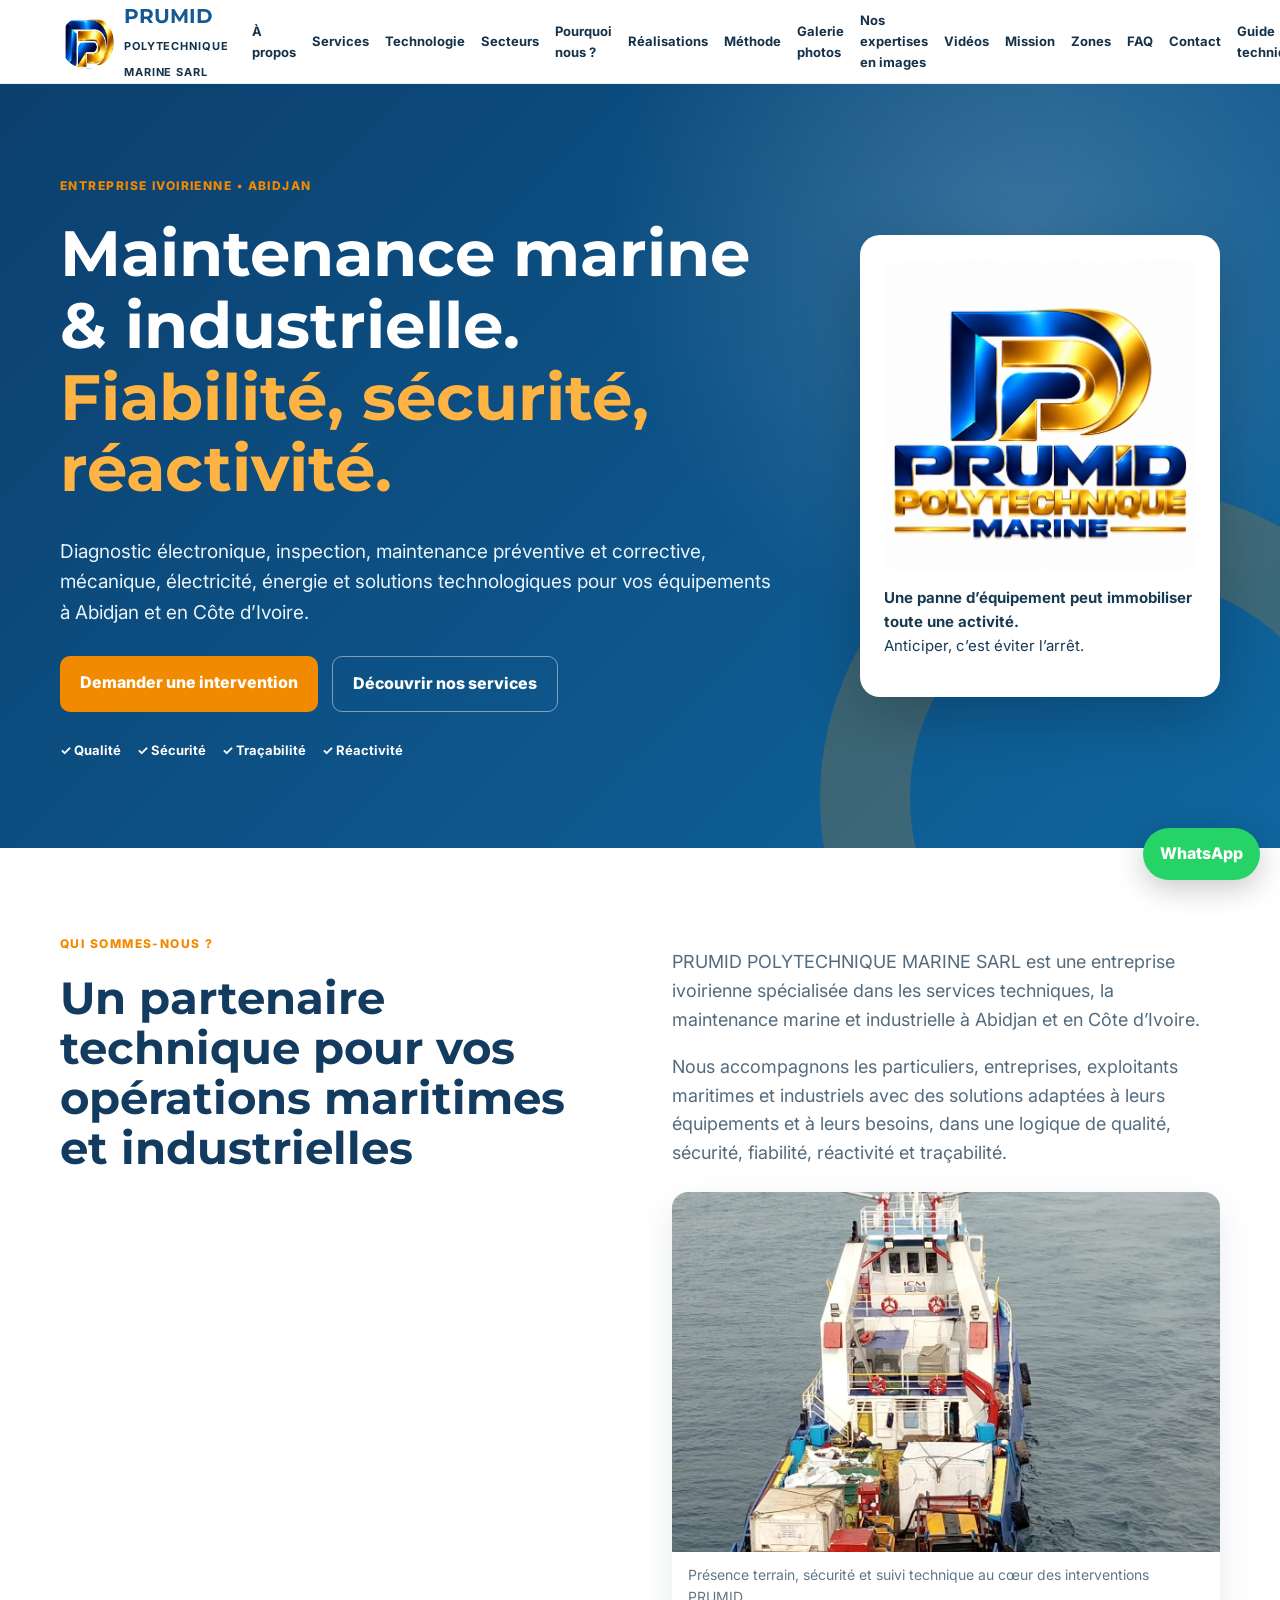
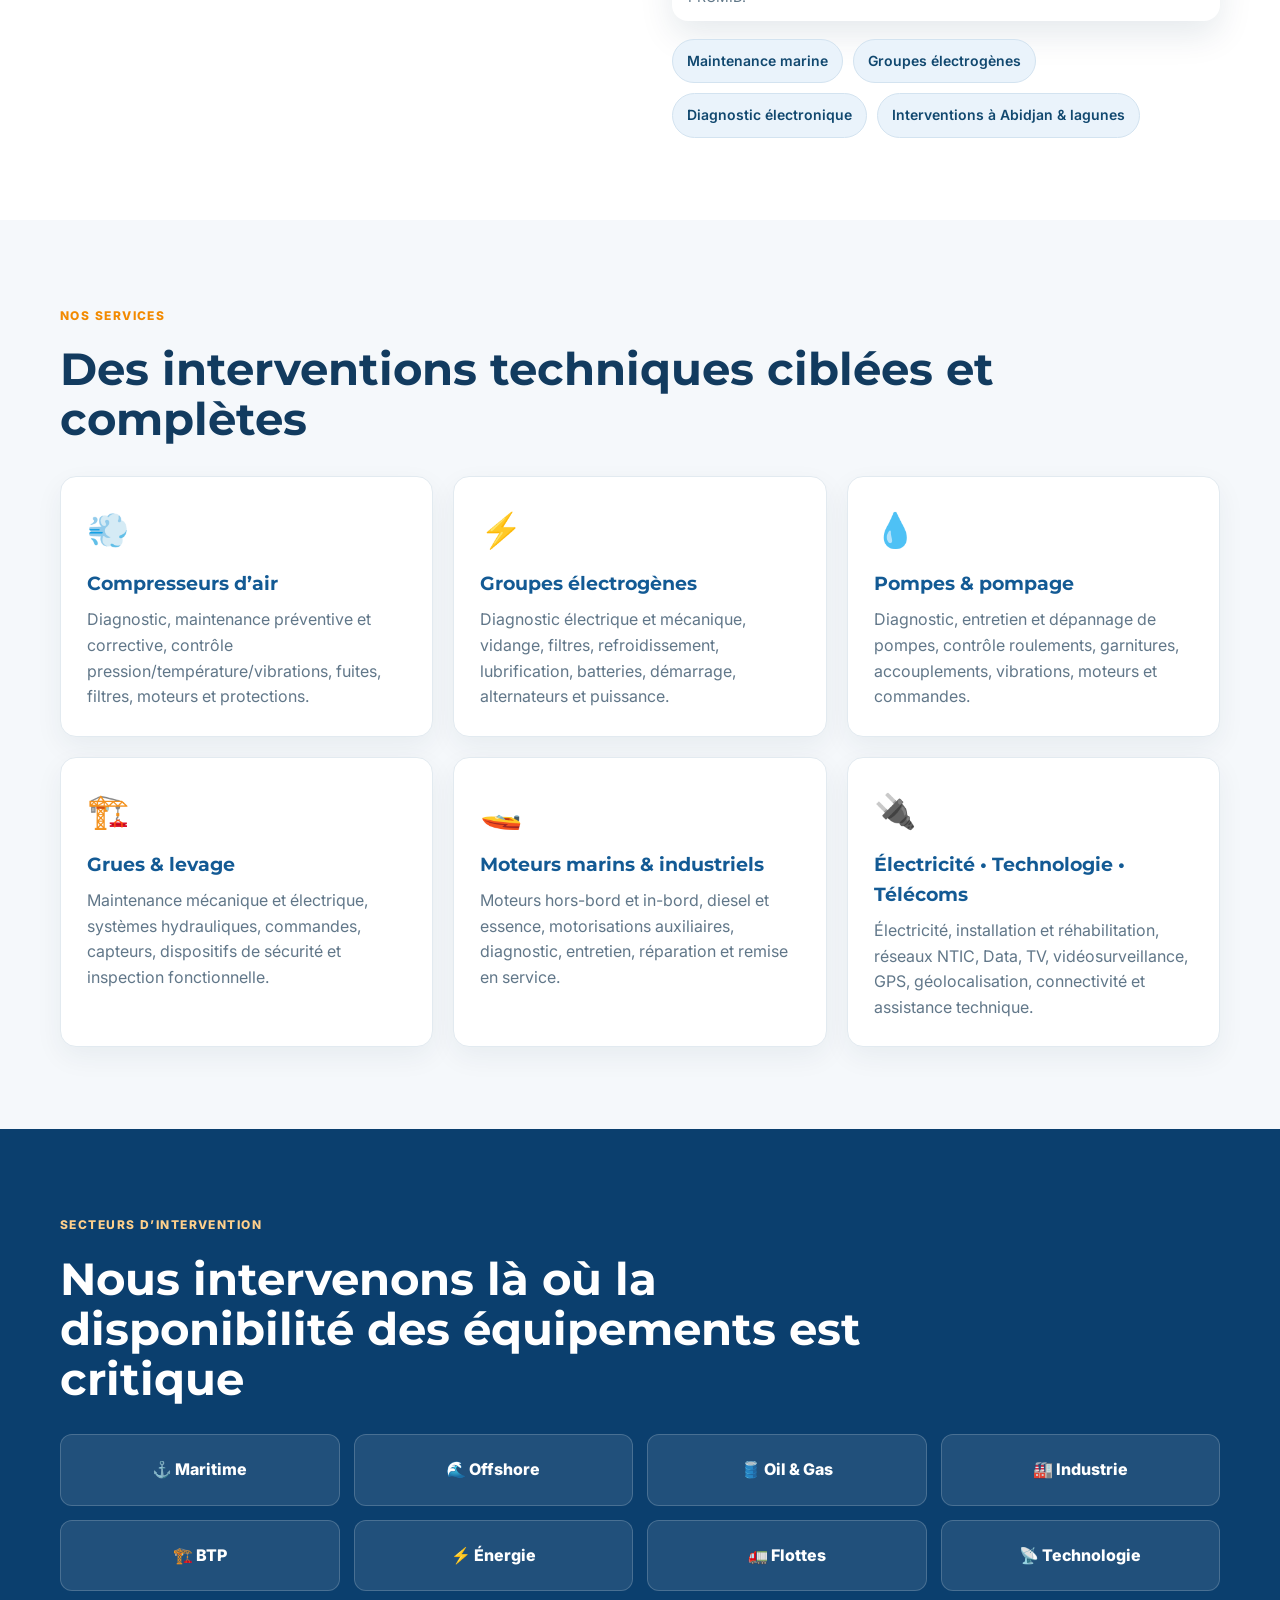
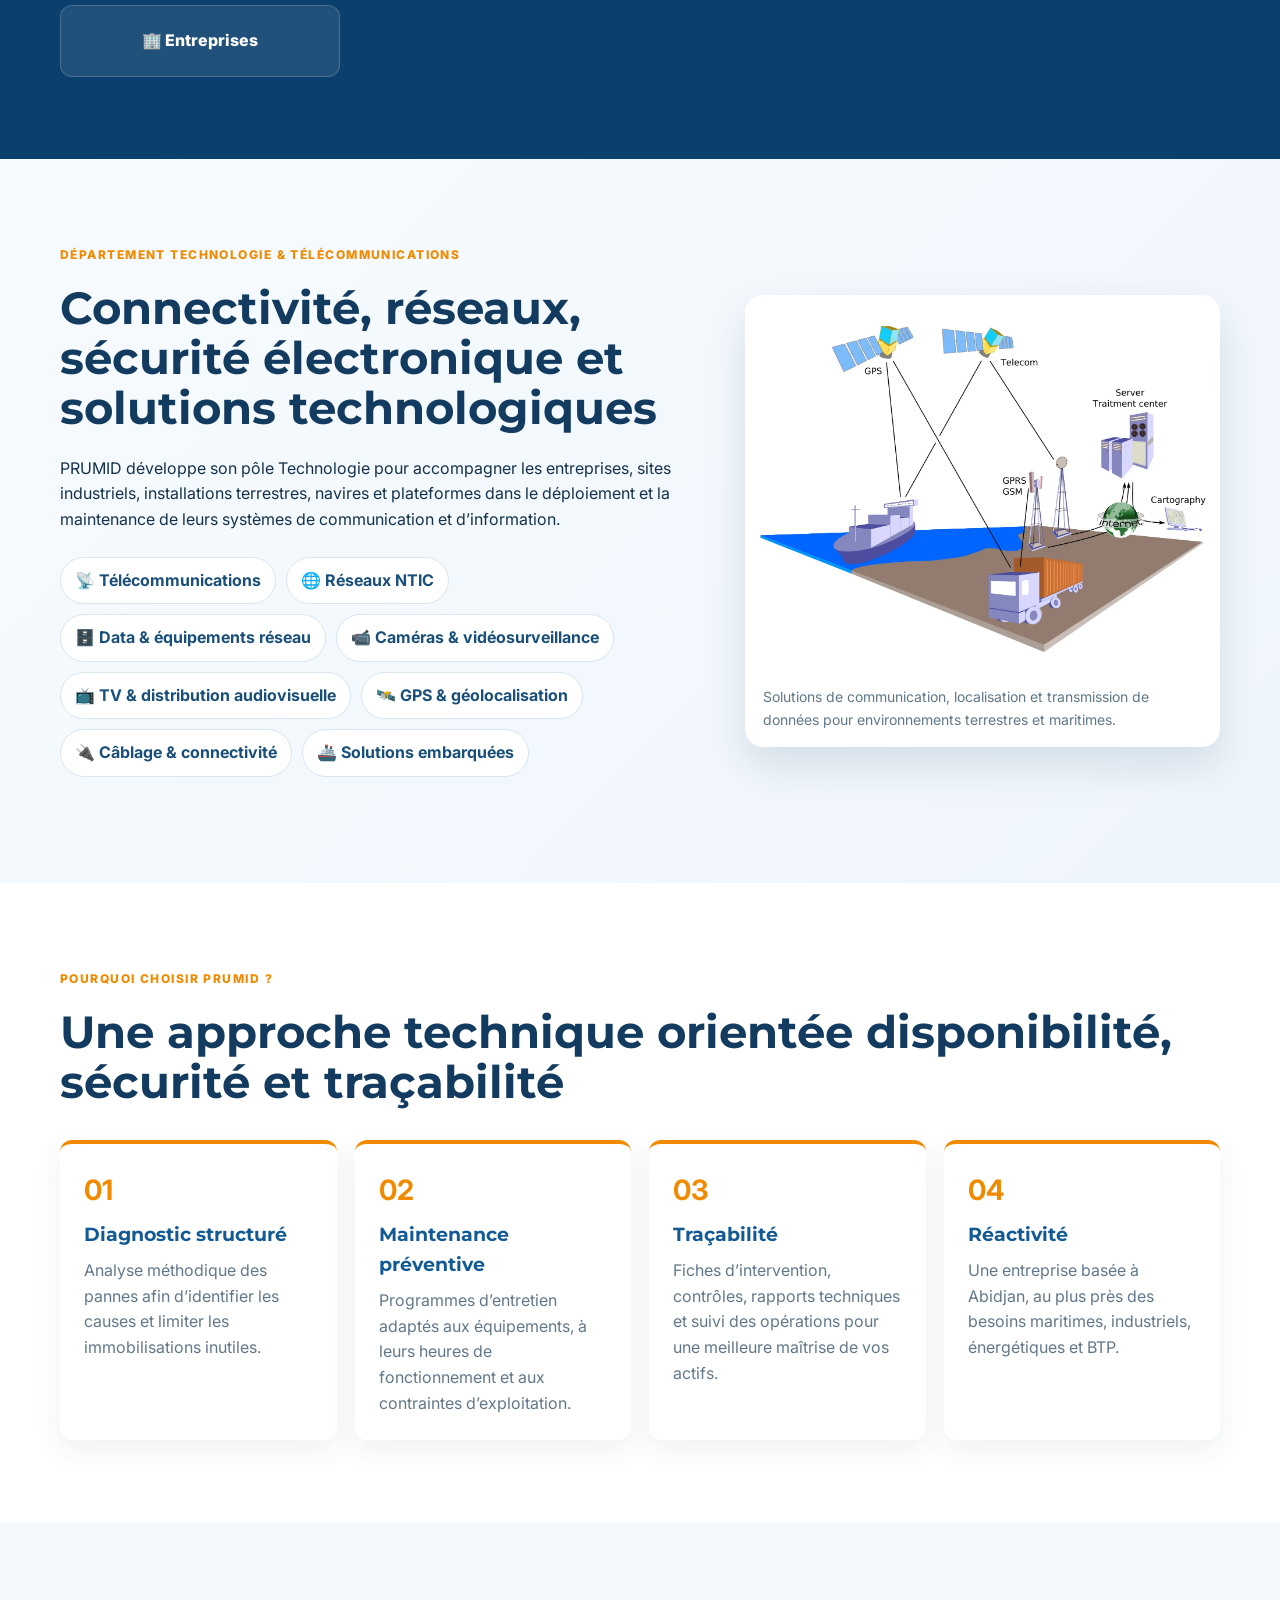
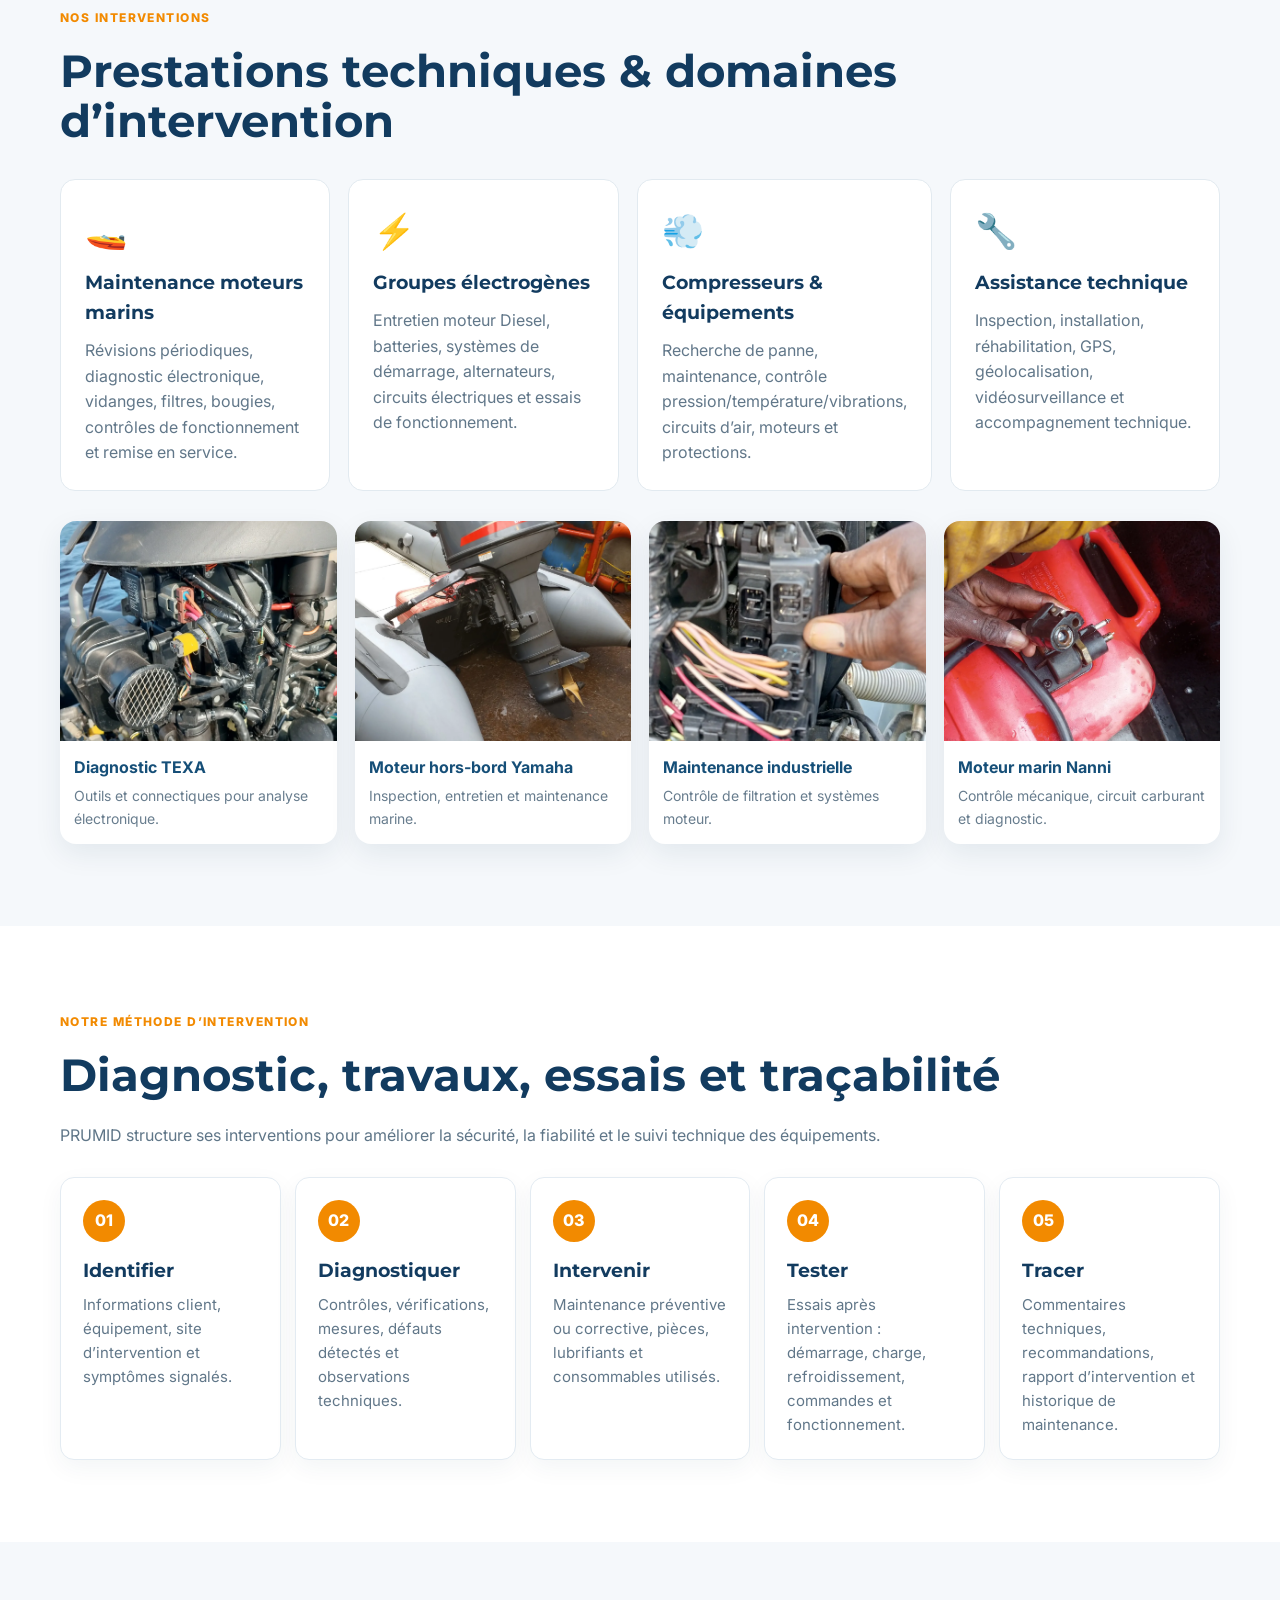
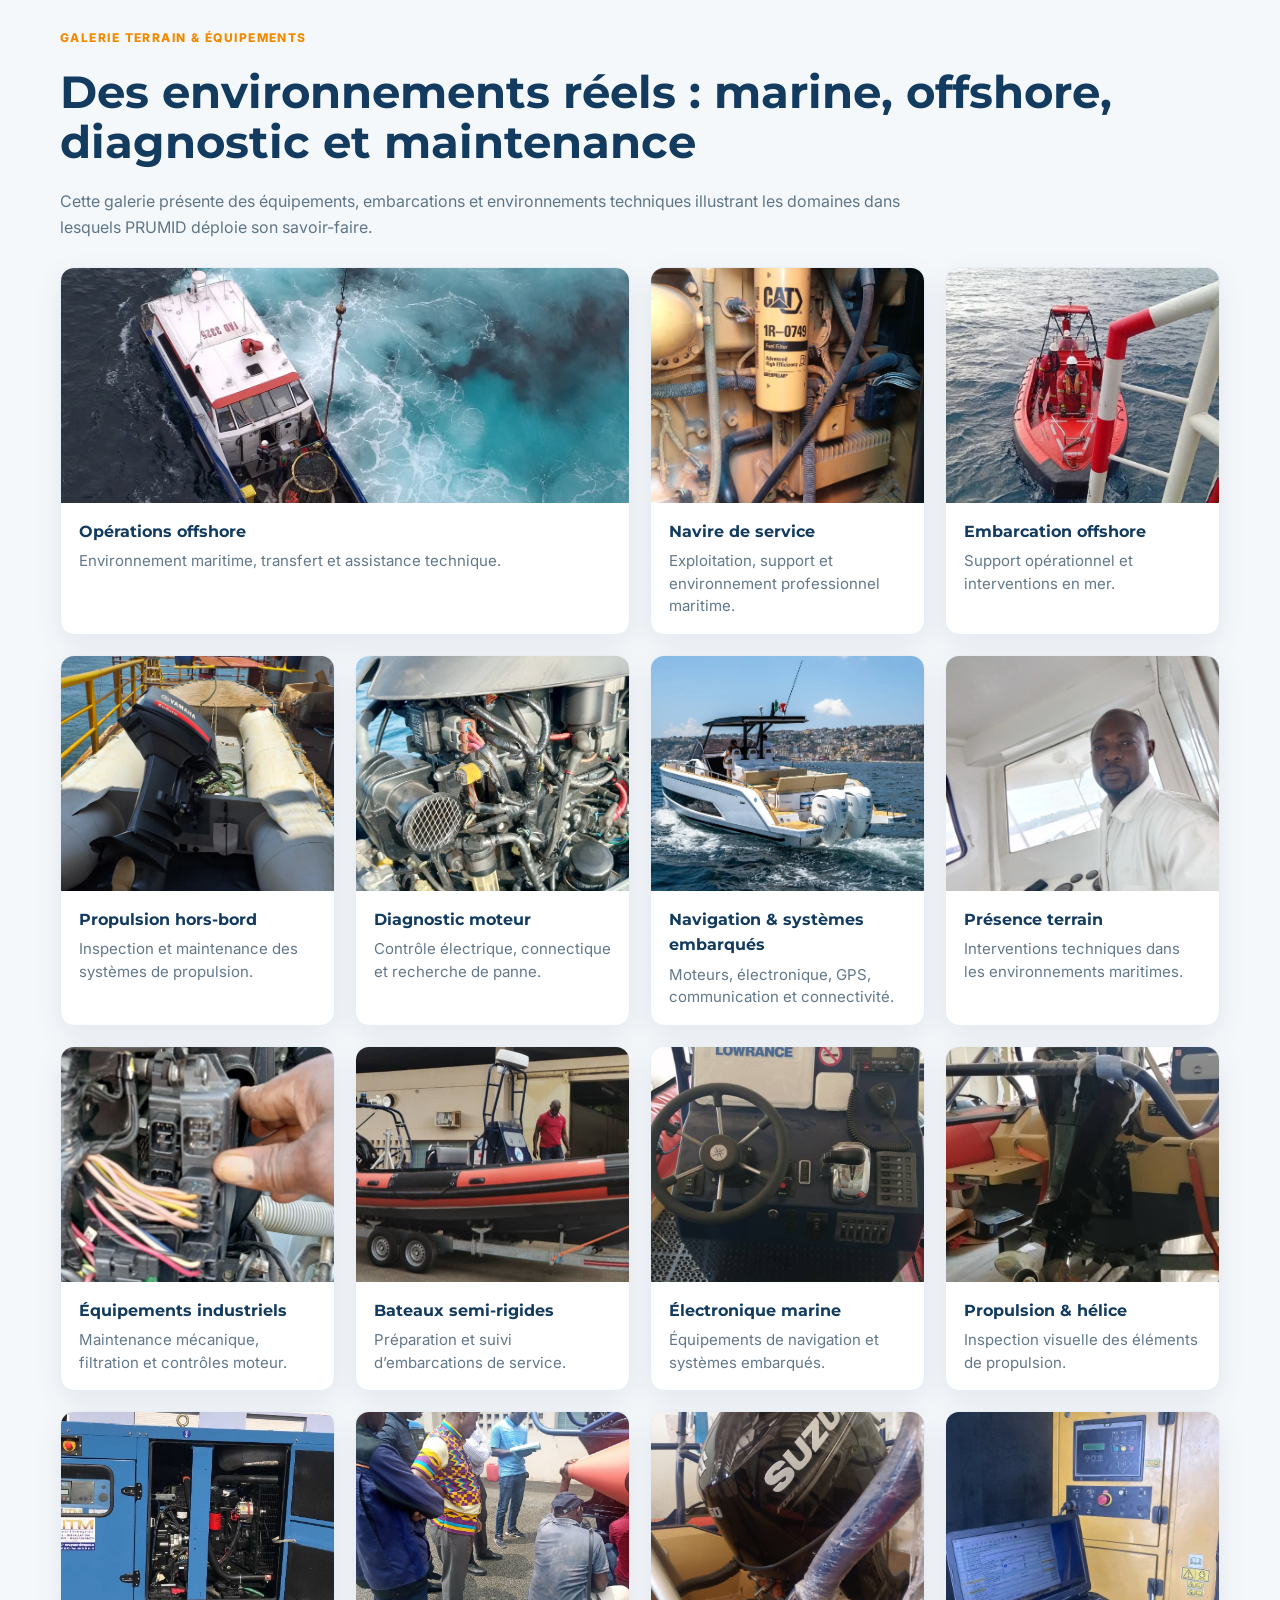
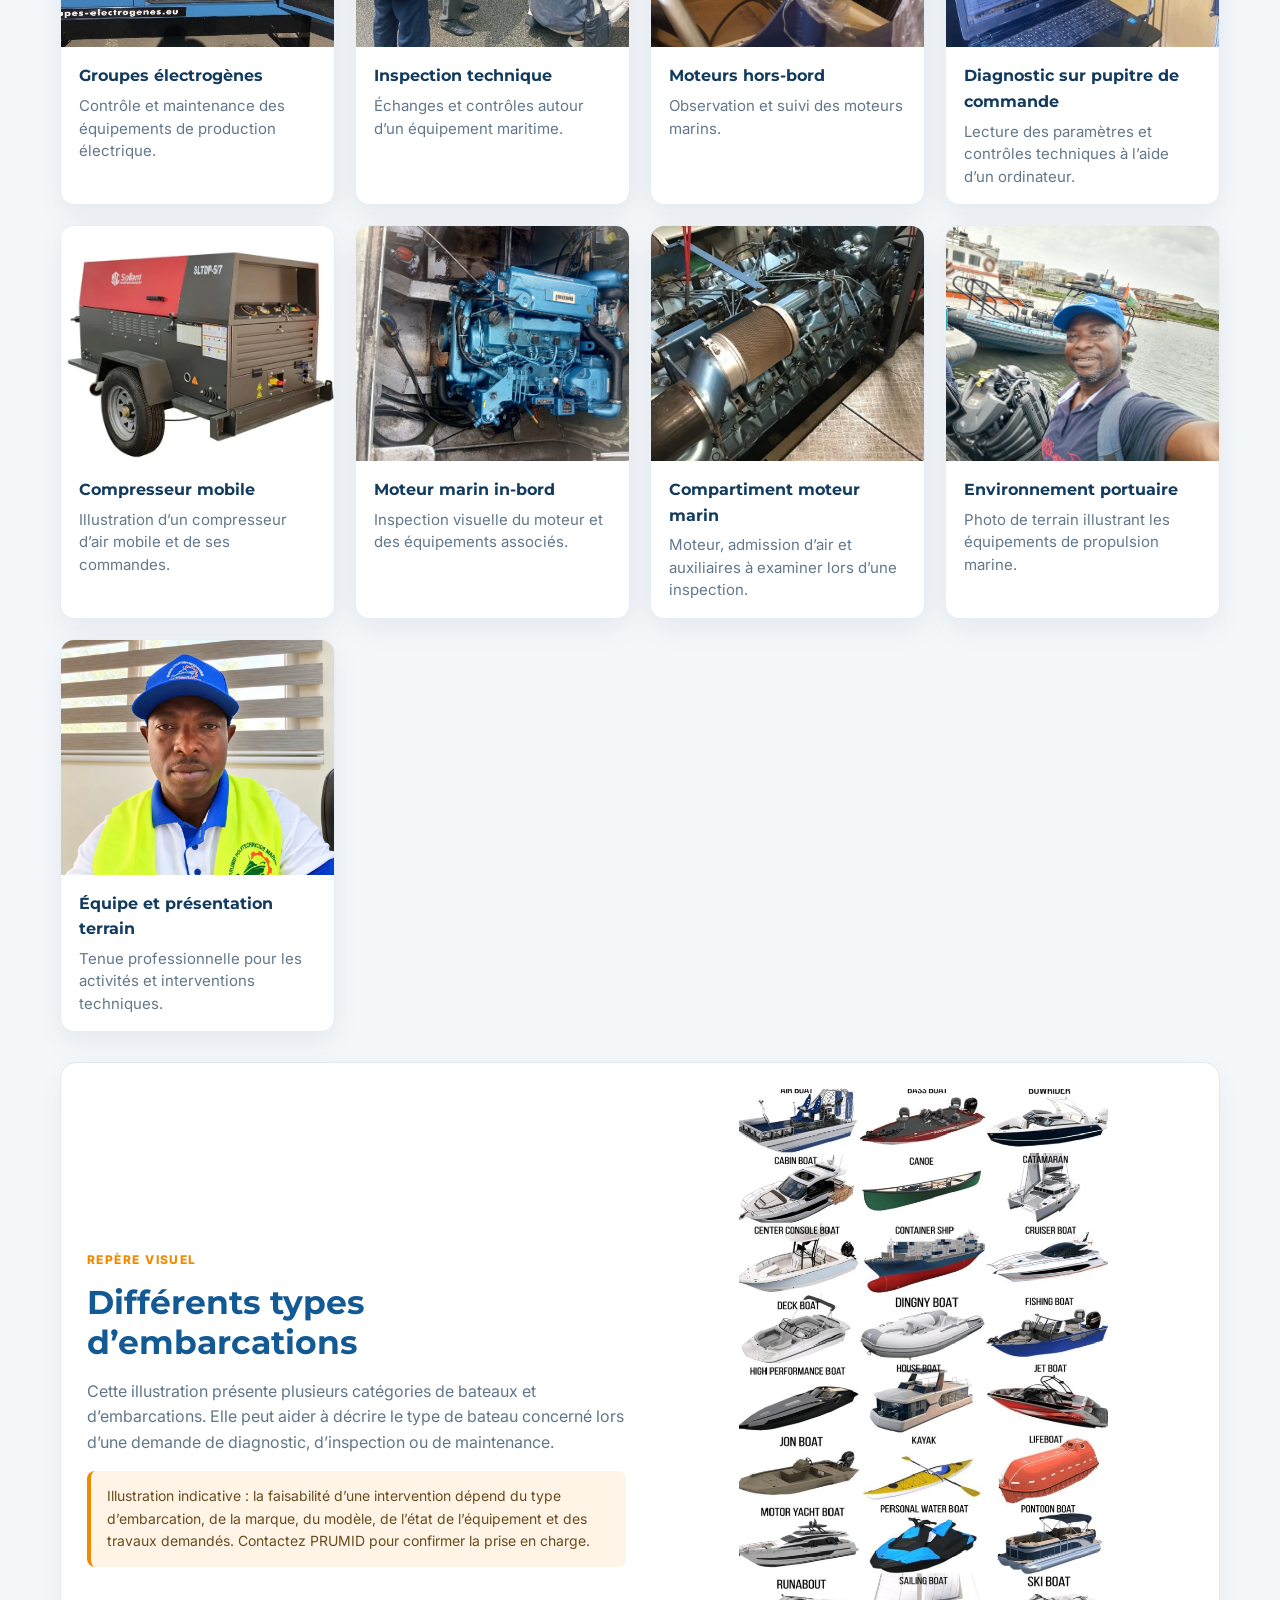
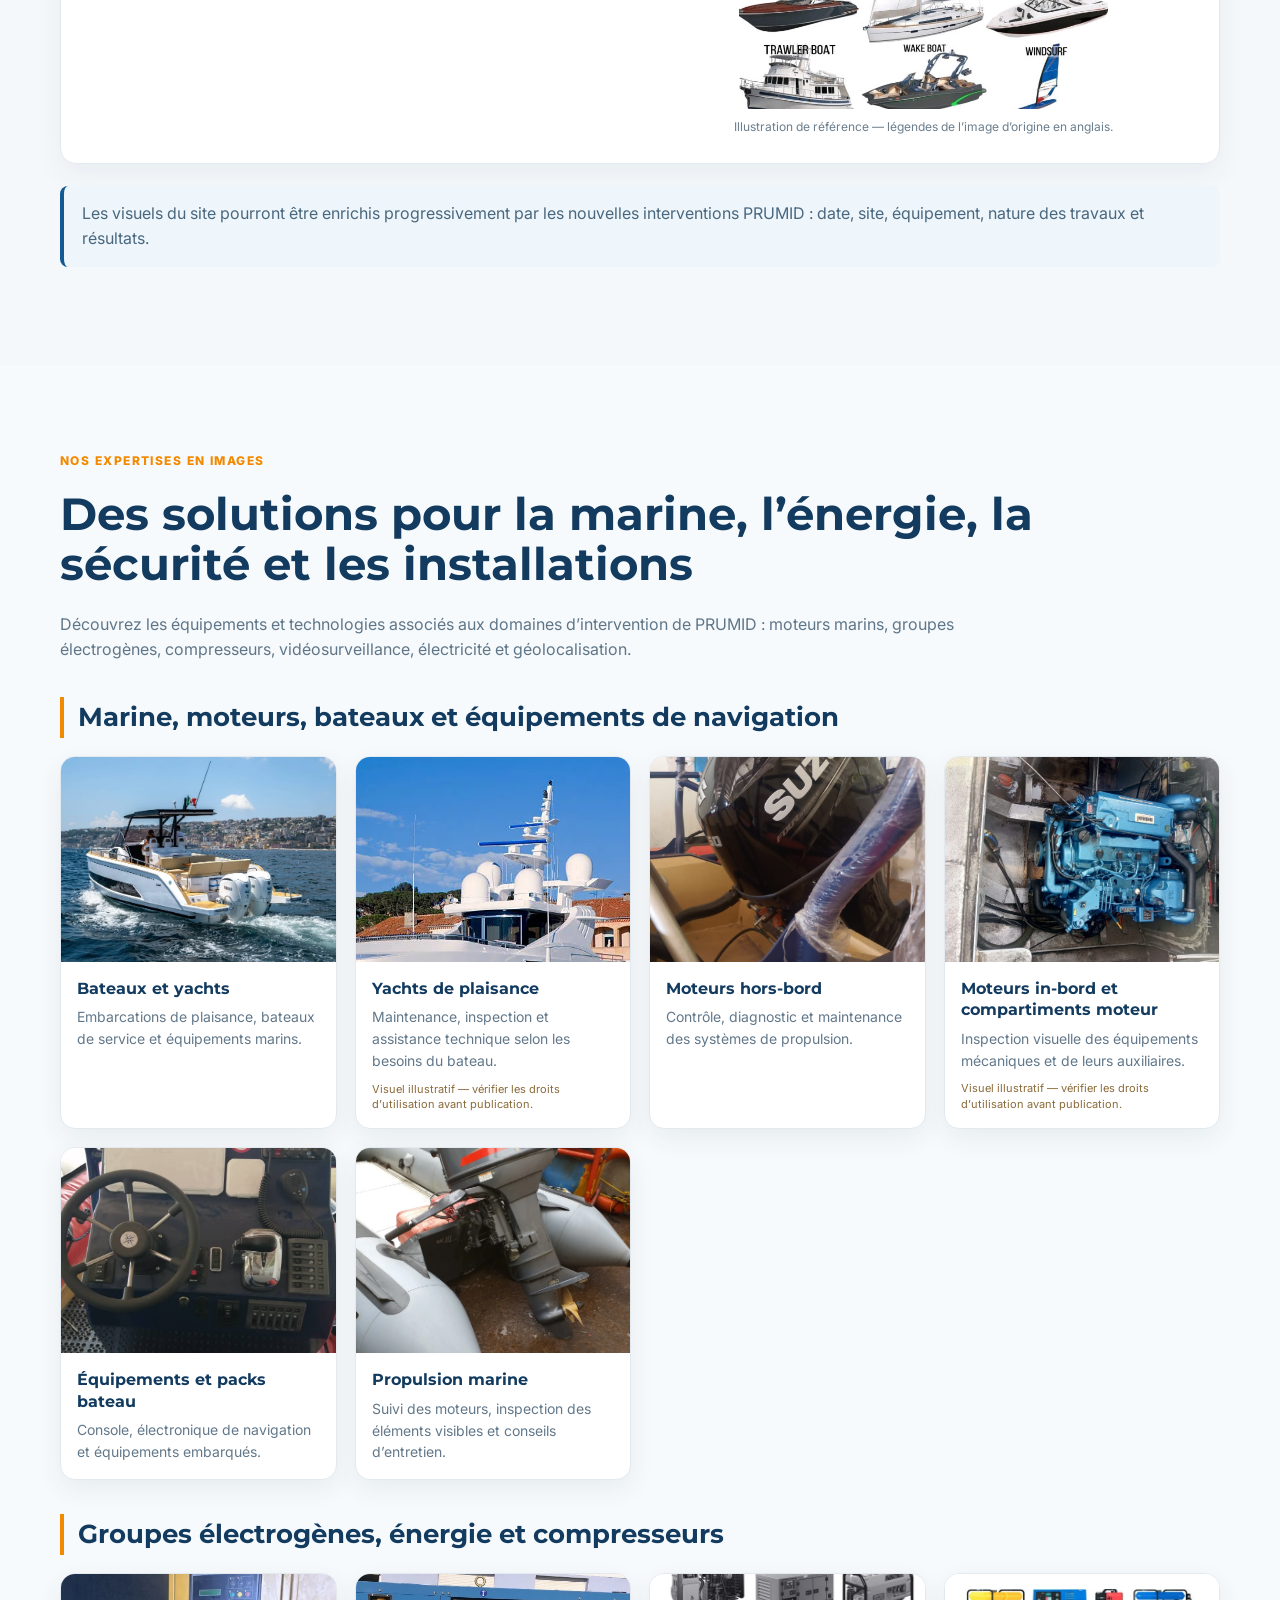
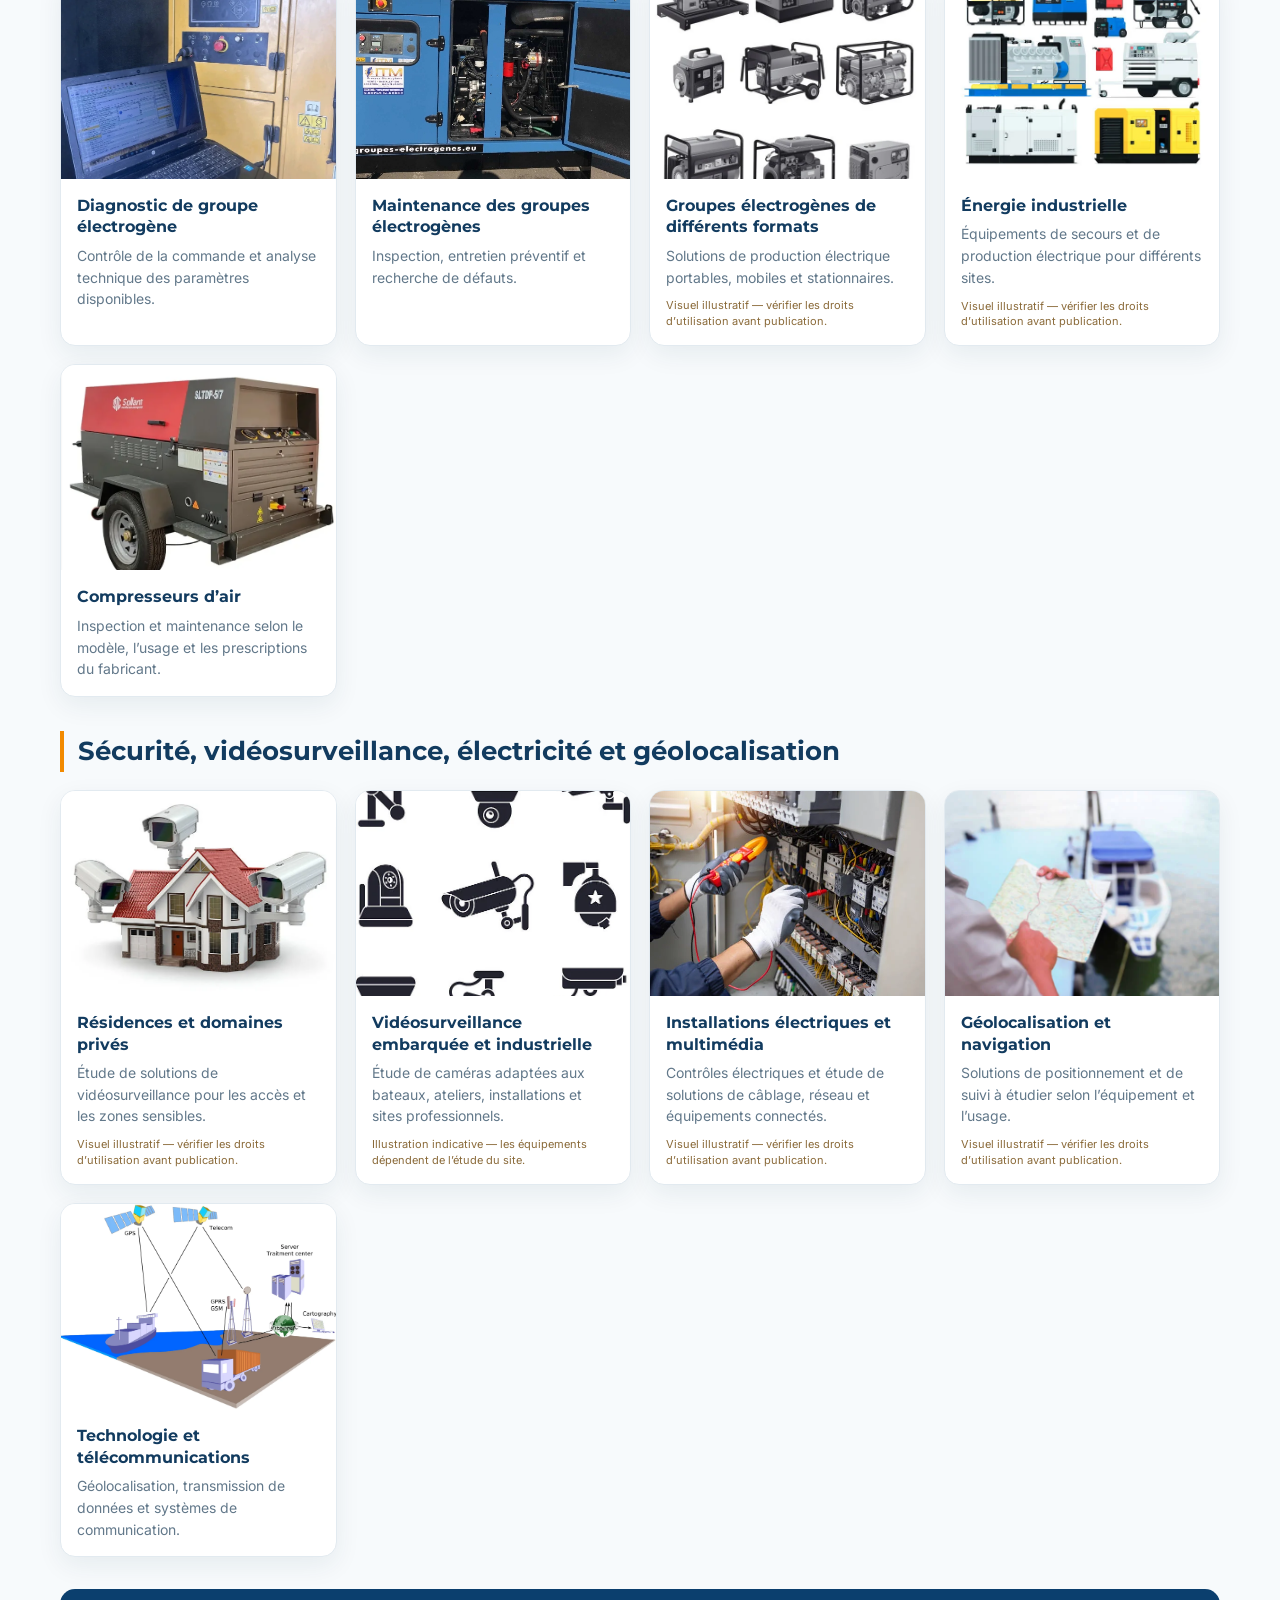
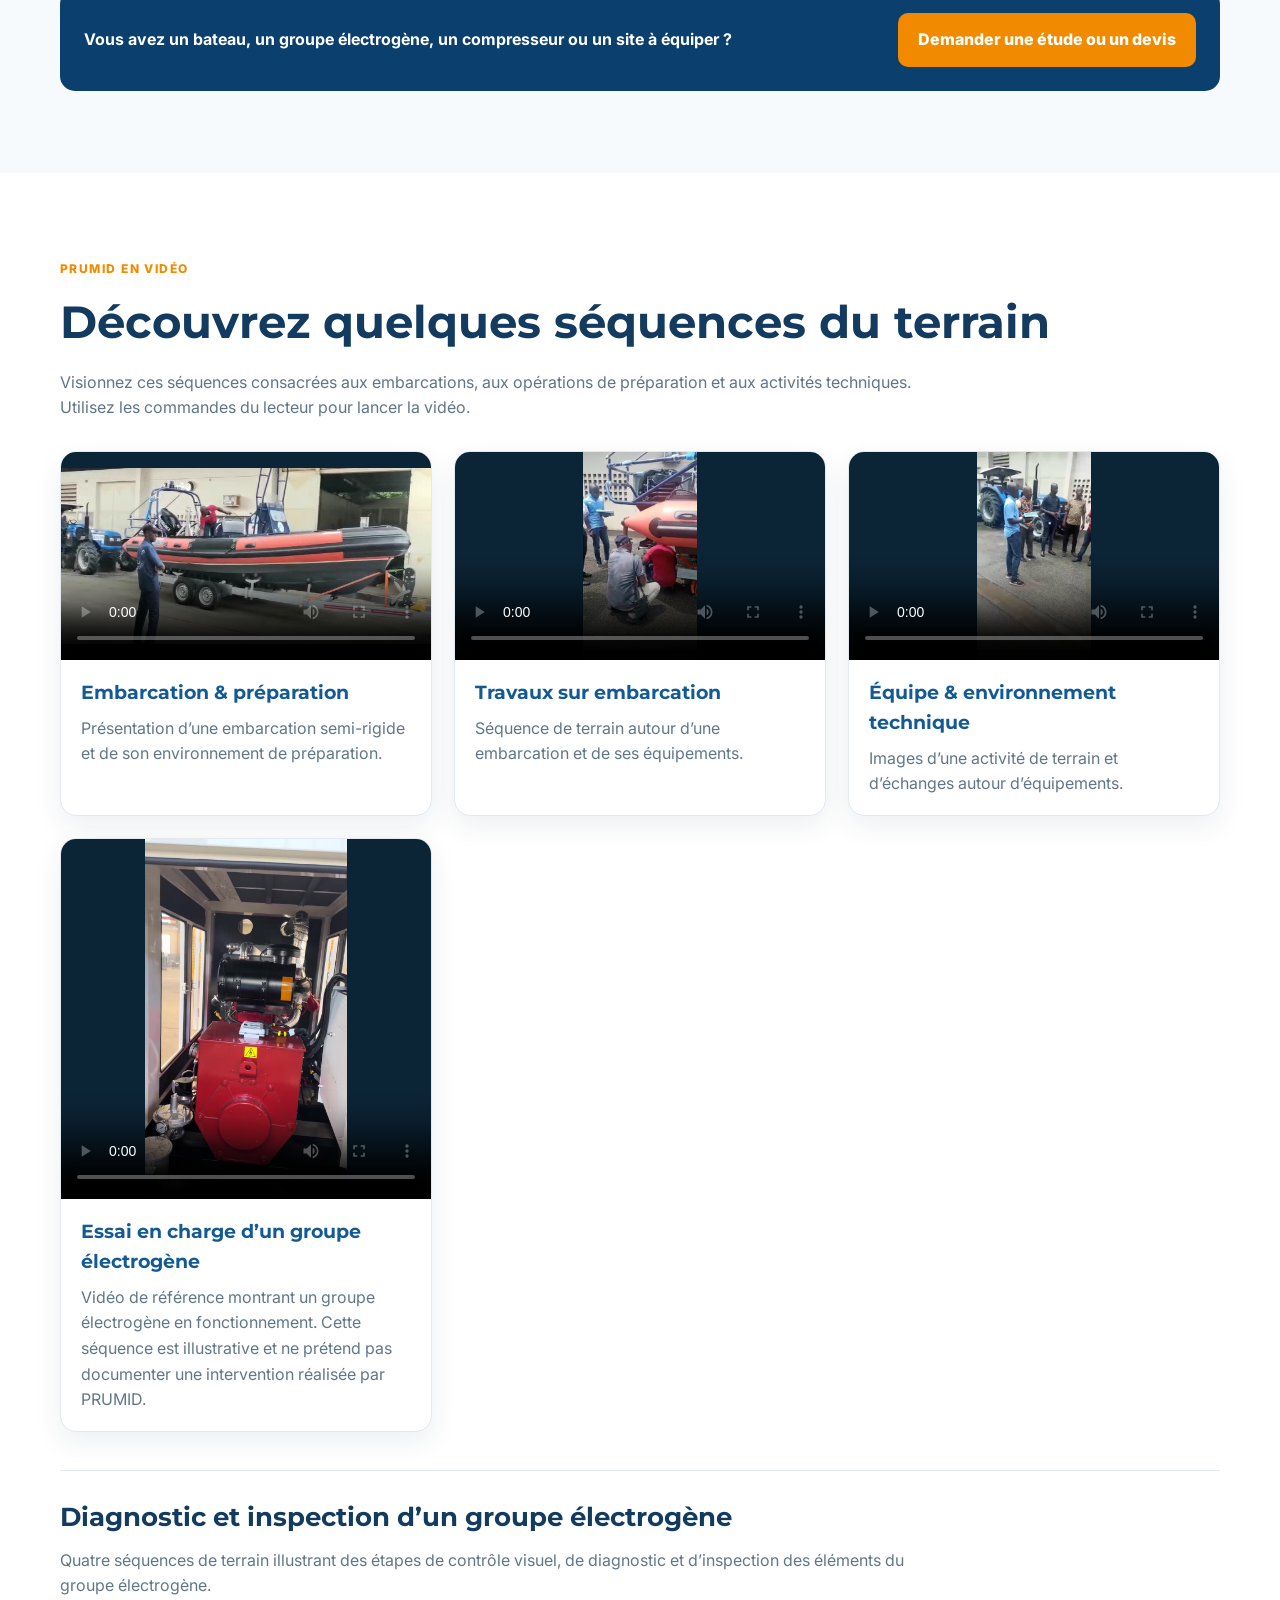
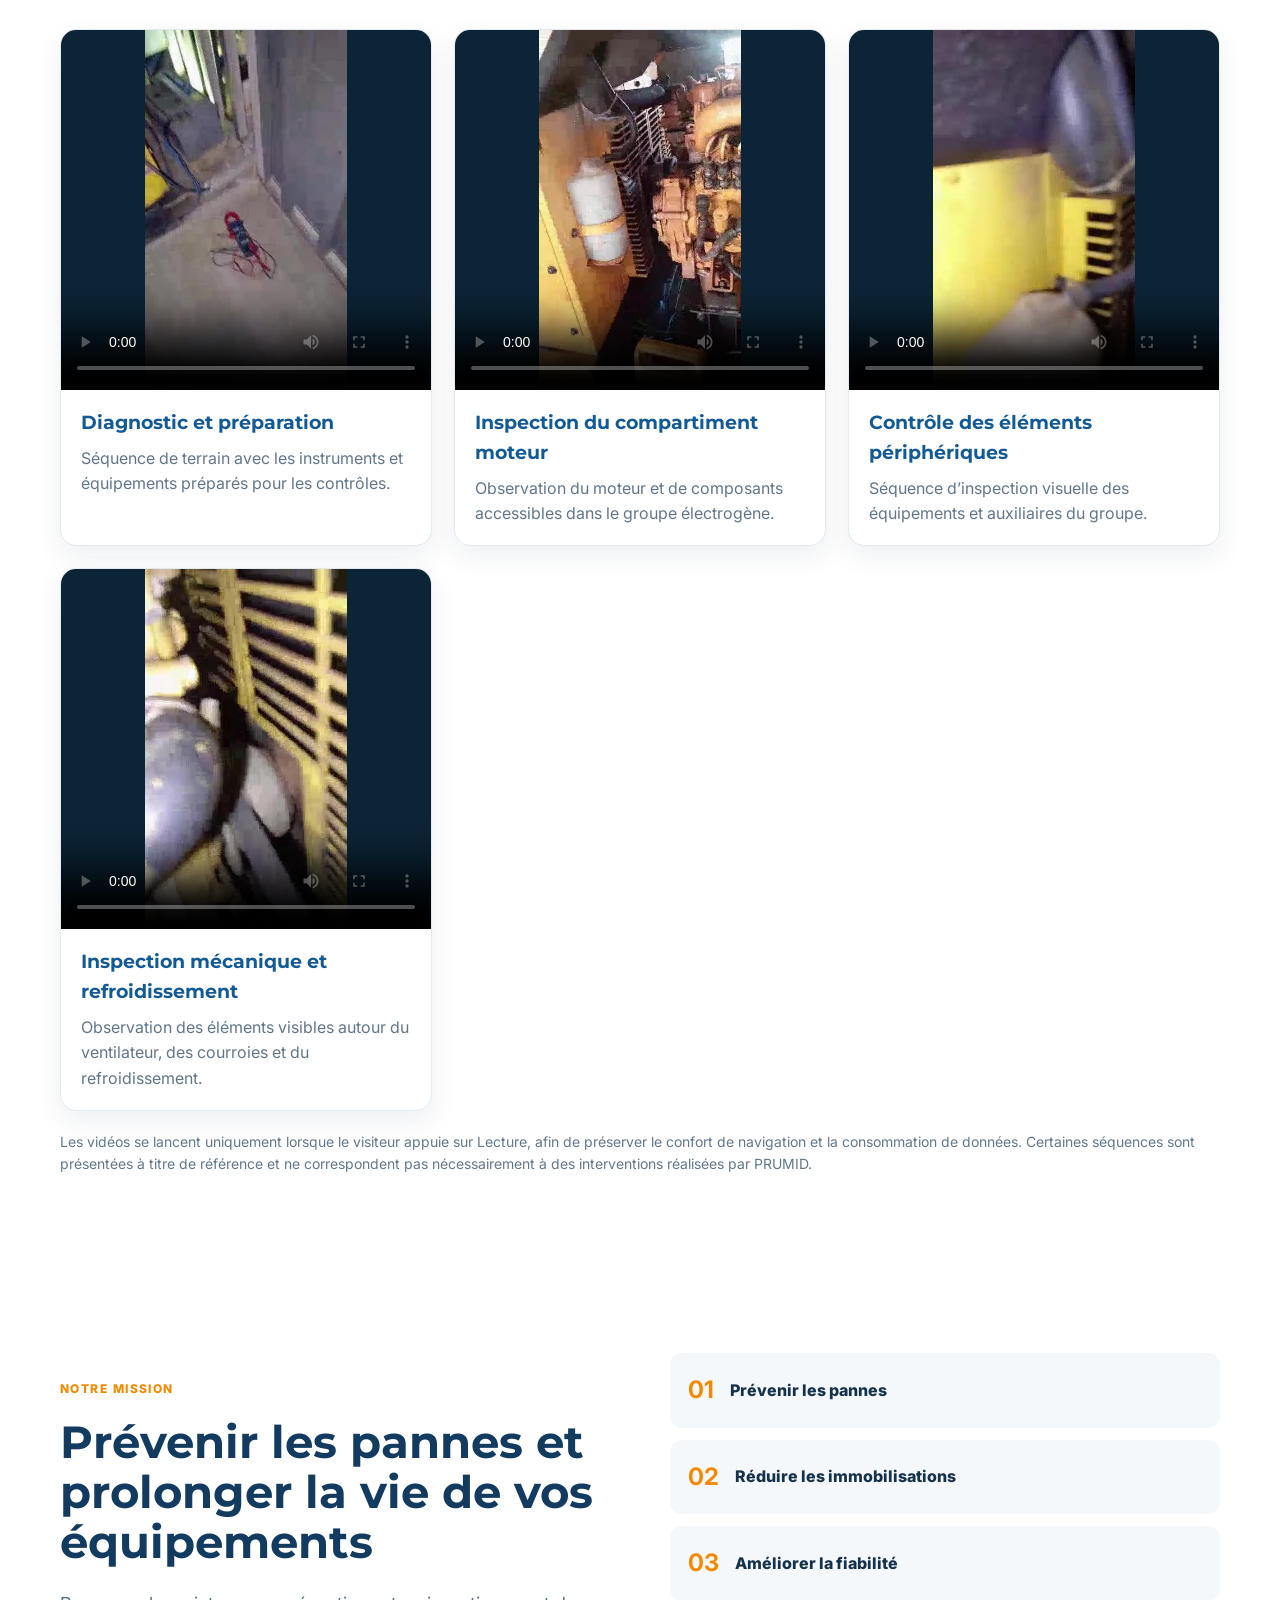
==== commit 7fe49f9d: "Change link text for technical guide Updated link text for technical guide in navigation." ====
--- a/index.html
+++ b/index.html
@@ -71,7 +71,7 @@
         <a href="#zones">Zones</a>
         <a href="#faq">FAQ</a>
         <a href="#contact">Contact</a>
-        <a href="PRUMID-Manuel-Groupe-Electrogene-100-pages-avec-annexe.pdf" target="_blank" rel="noopener">Guide technique – Groupe électrogène</a>
+        <a href="PRUMID-Manuel-Groupe-Electrogene-100-pages-avec-annexe.pdf" target="_blank" rel="noopener">Guide technique</a>
       </nav>
     </div>
   </header>
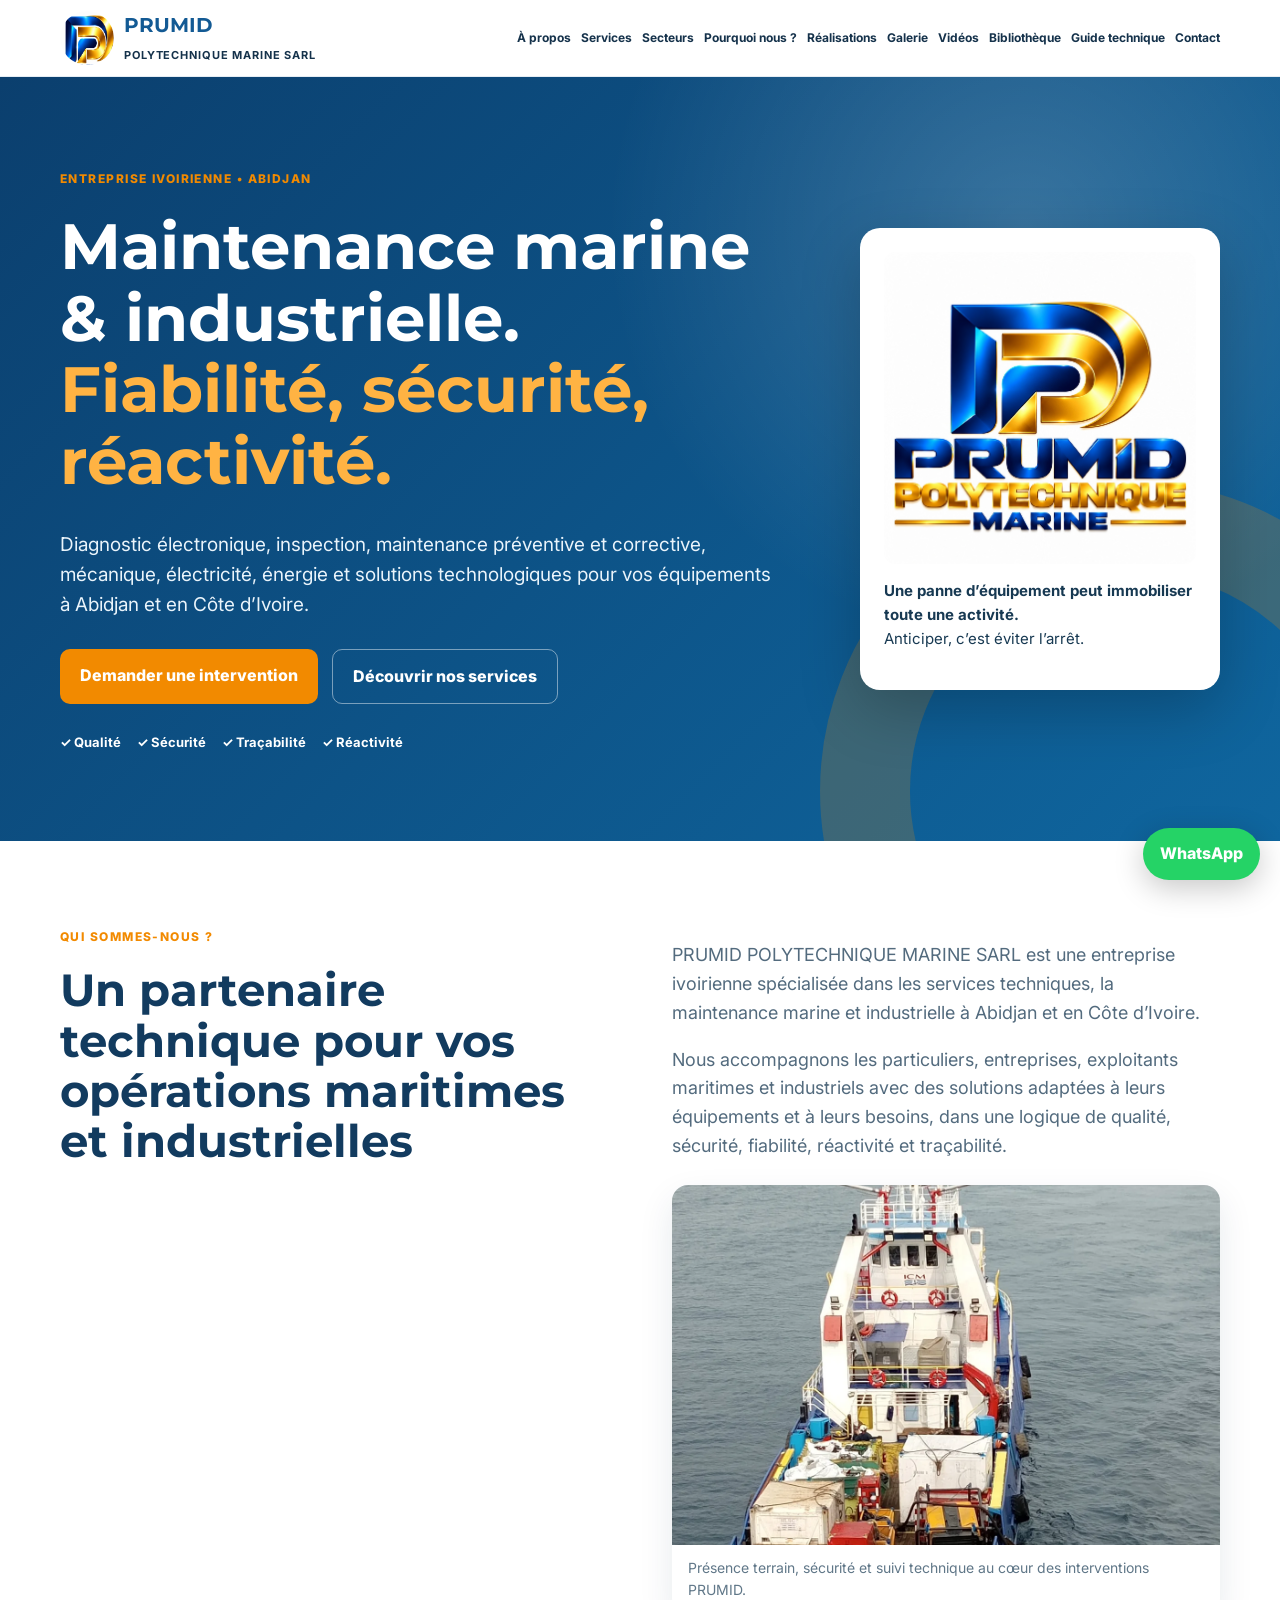
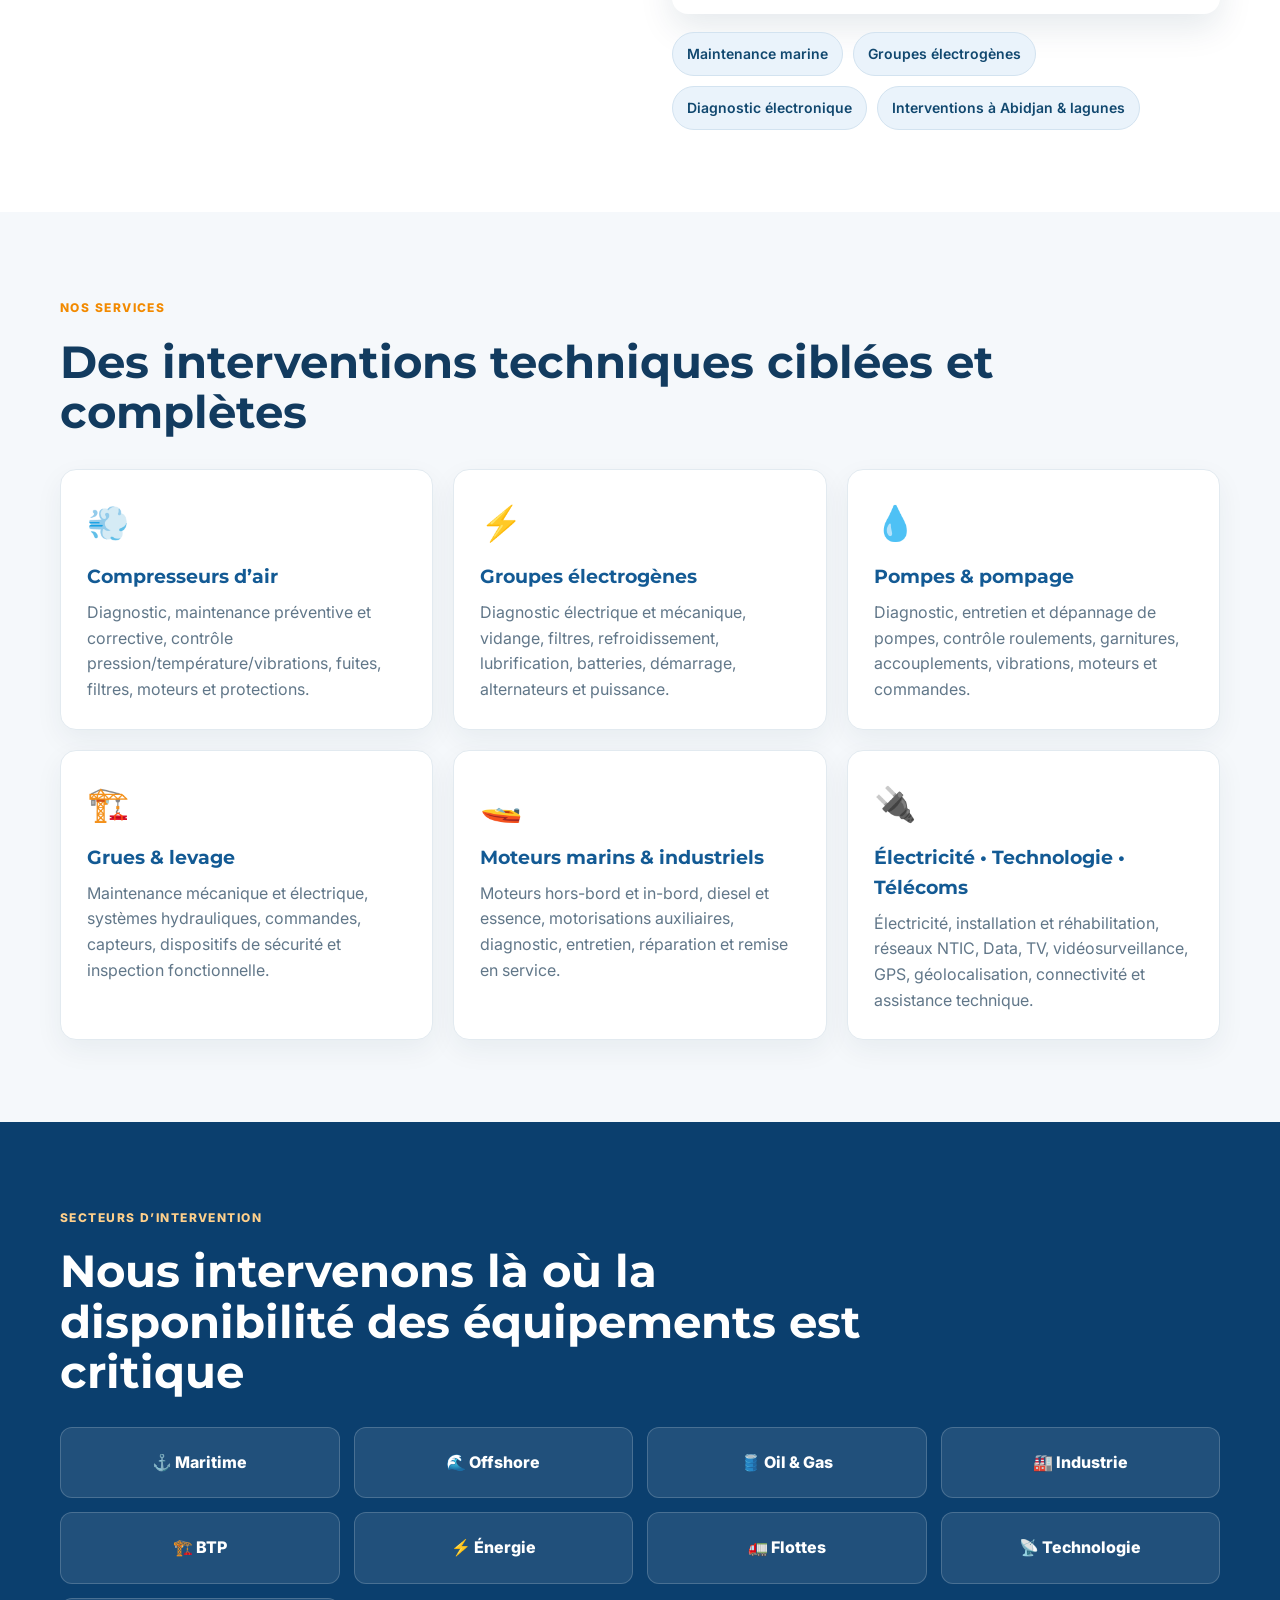
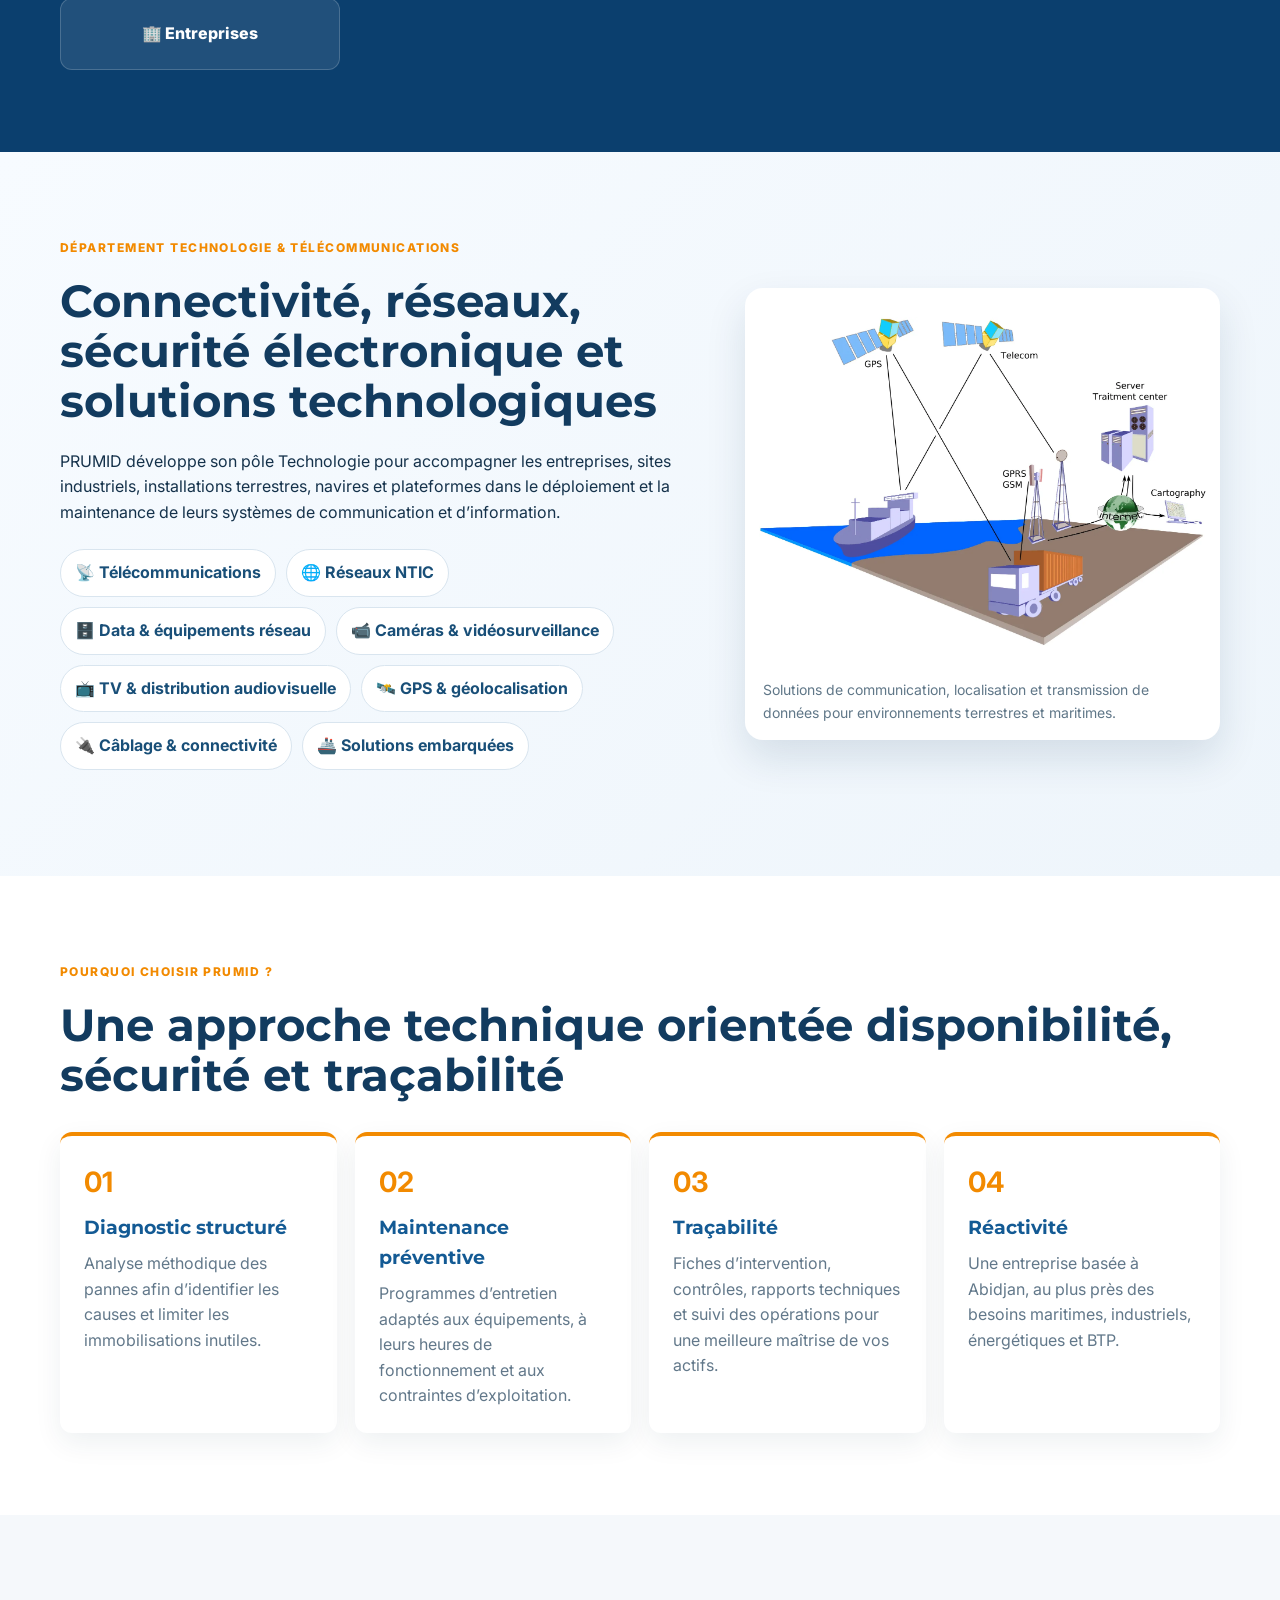
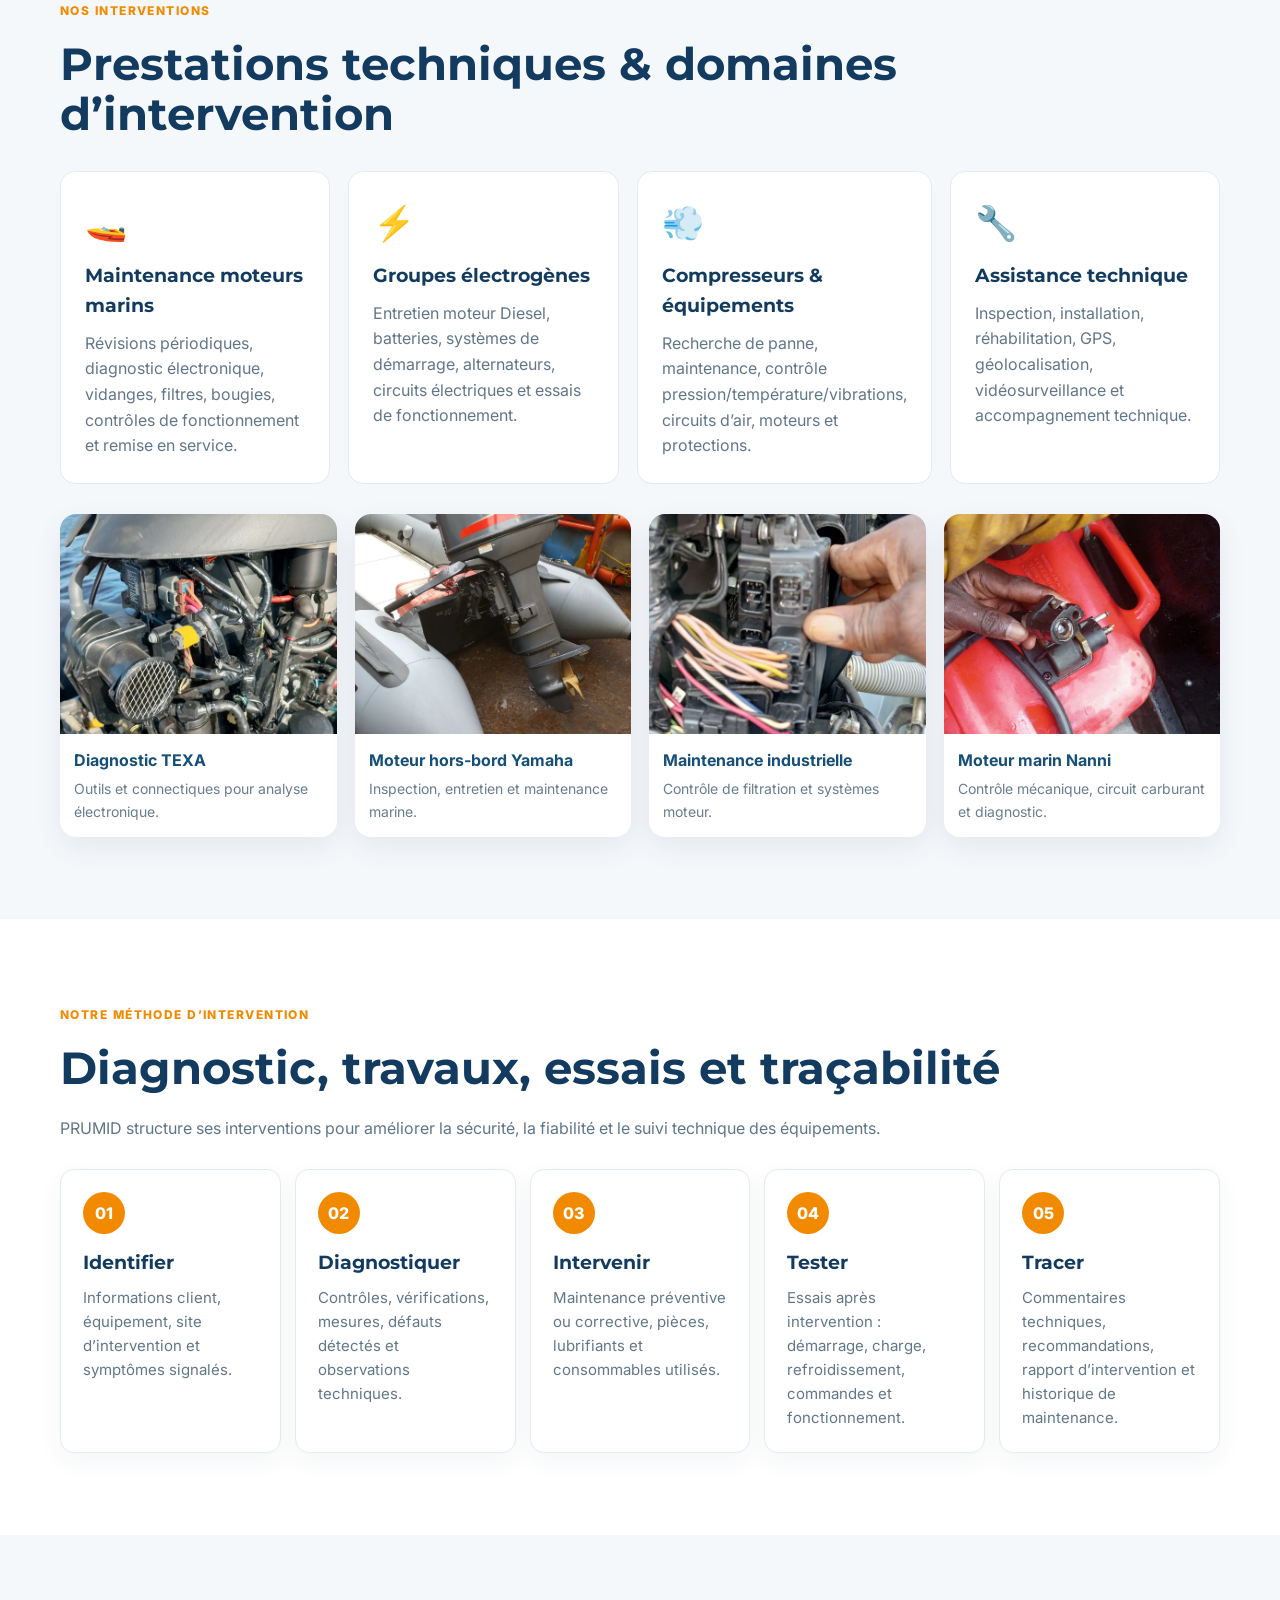
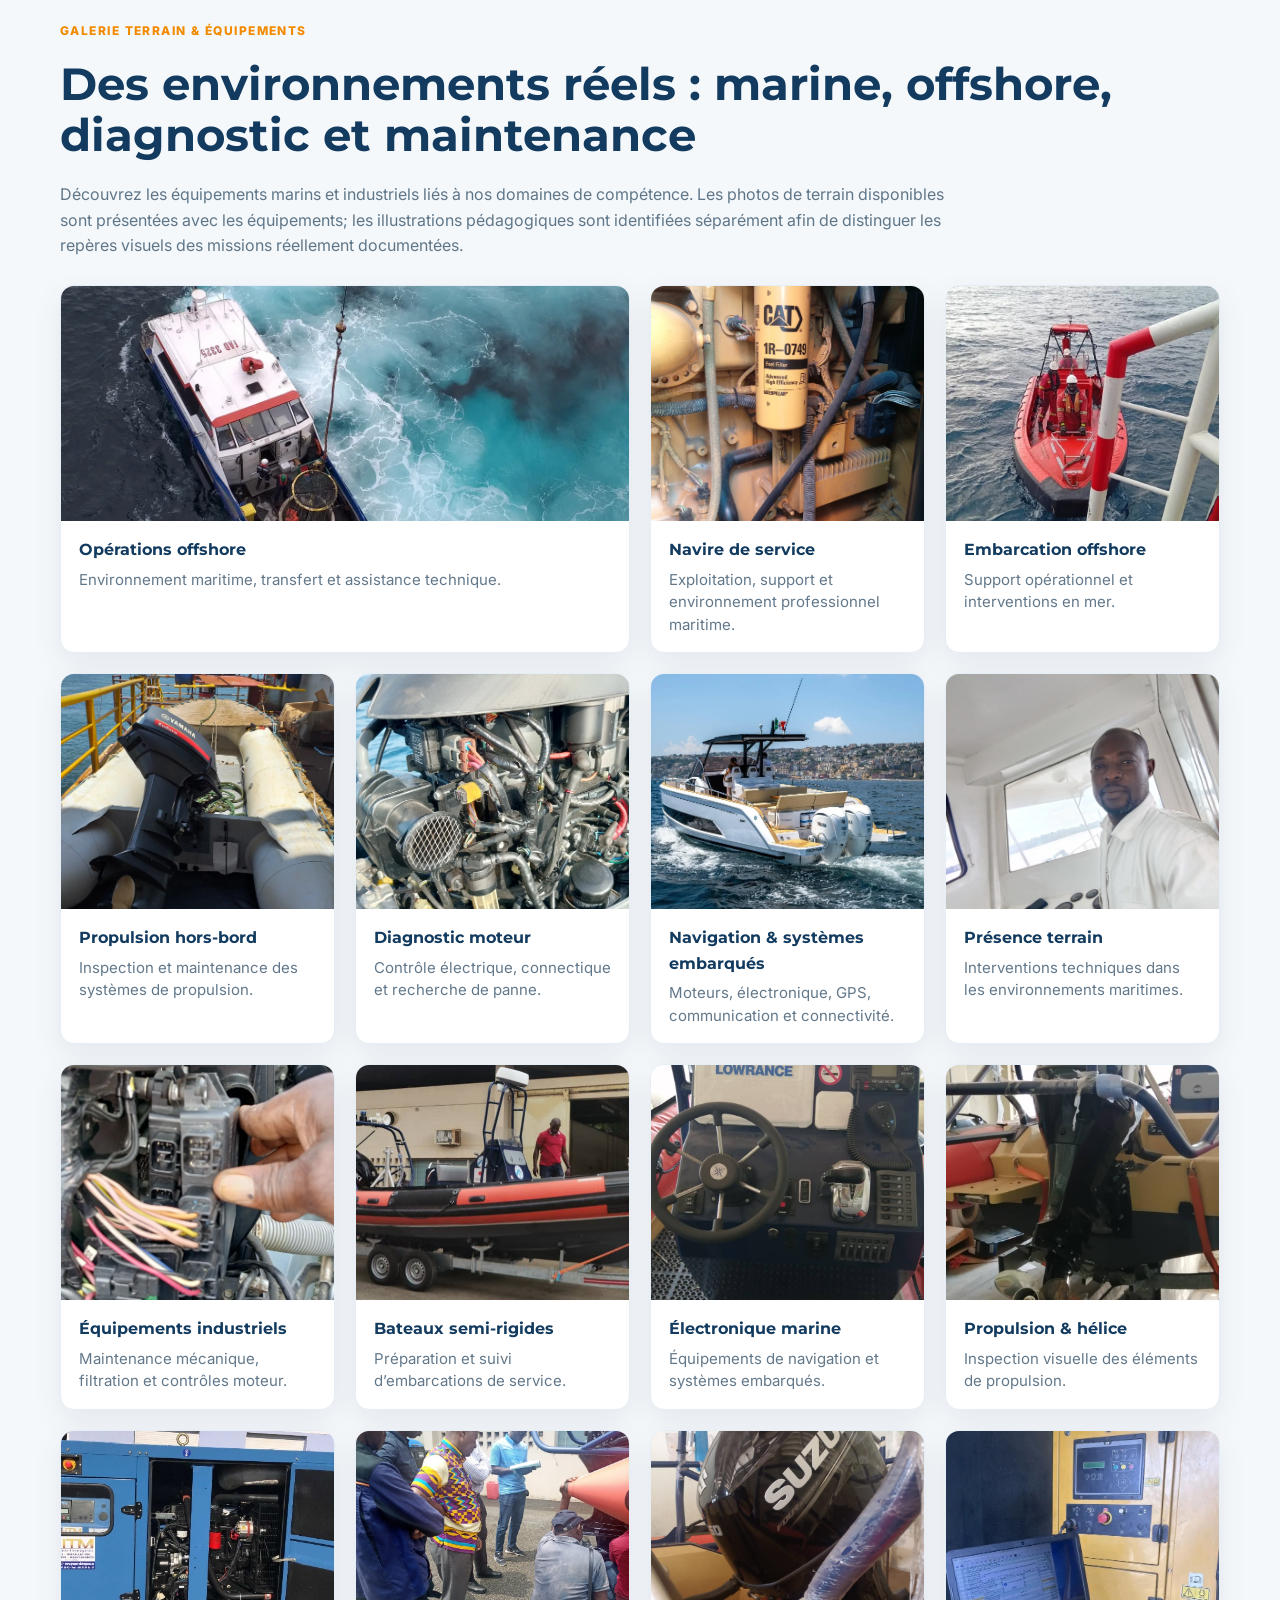
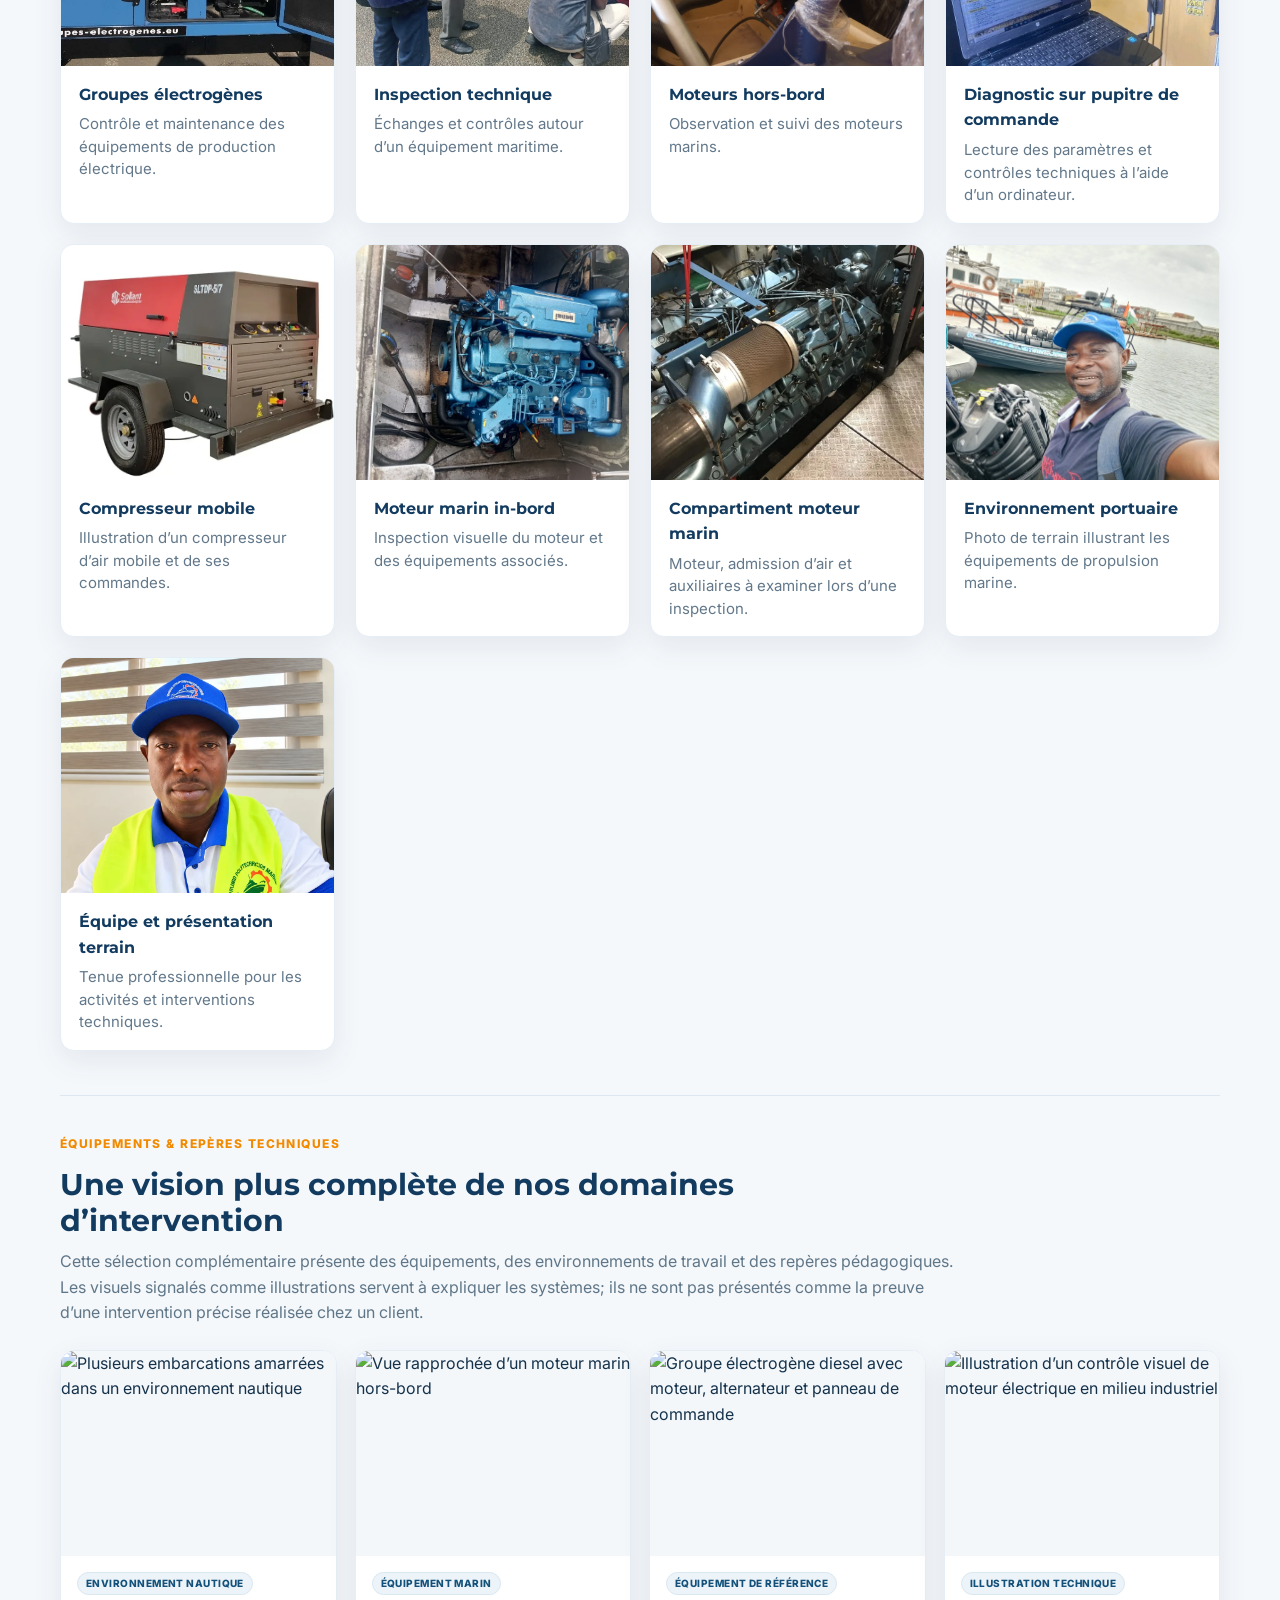
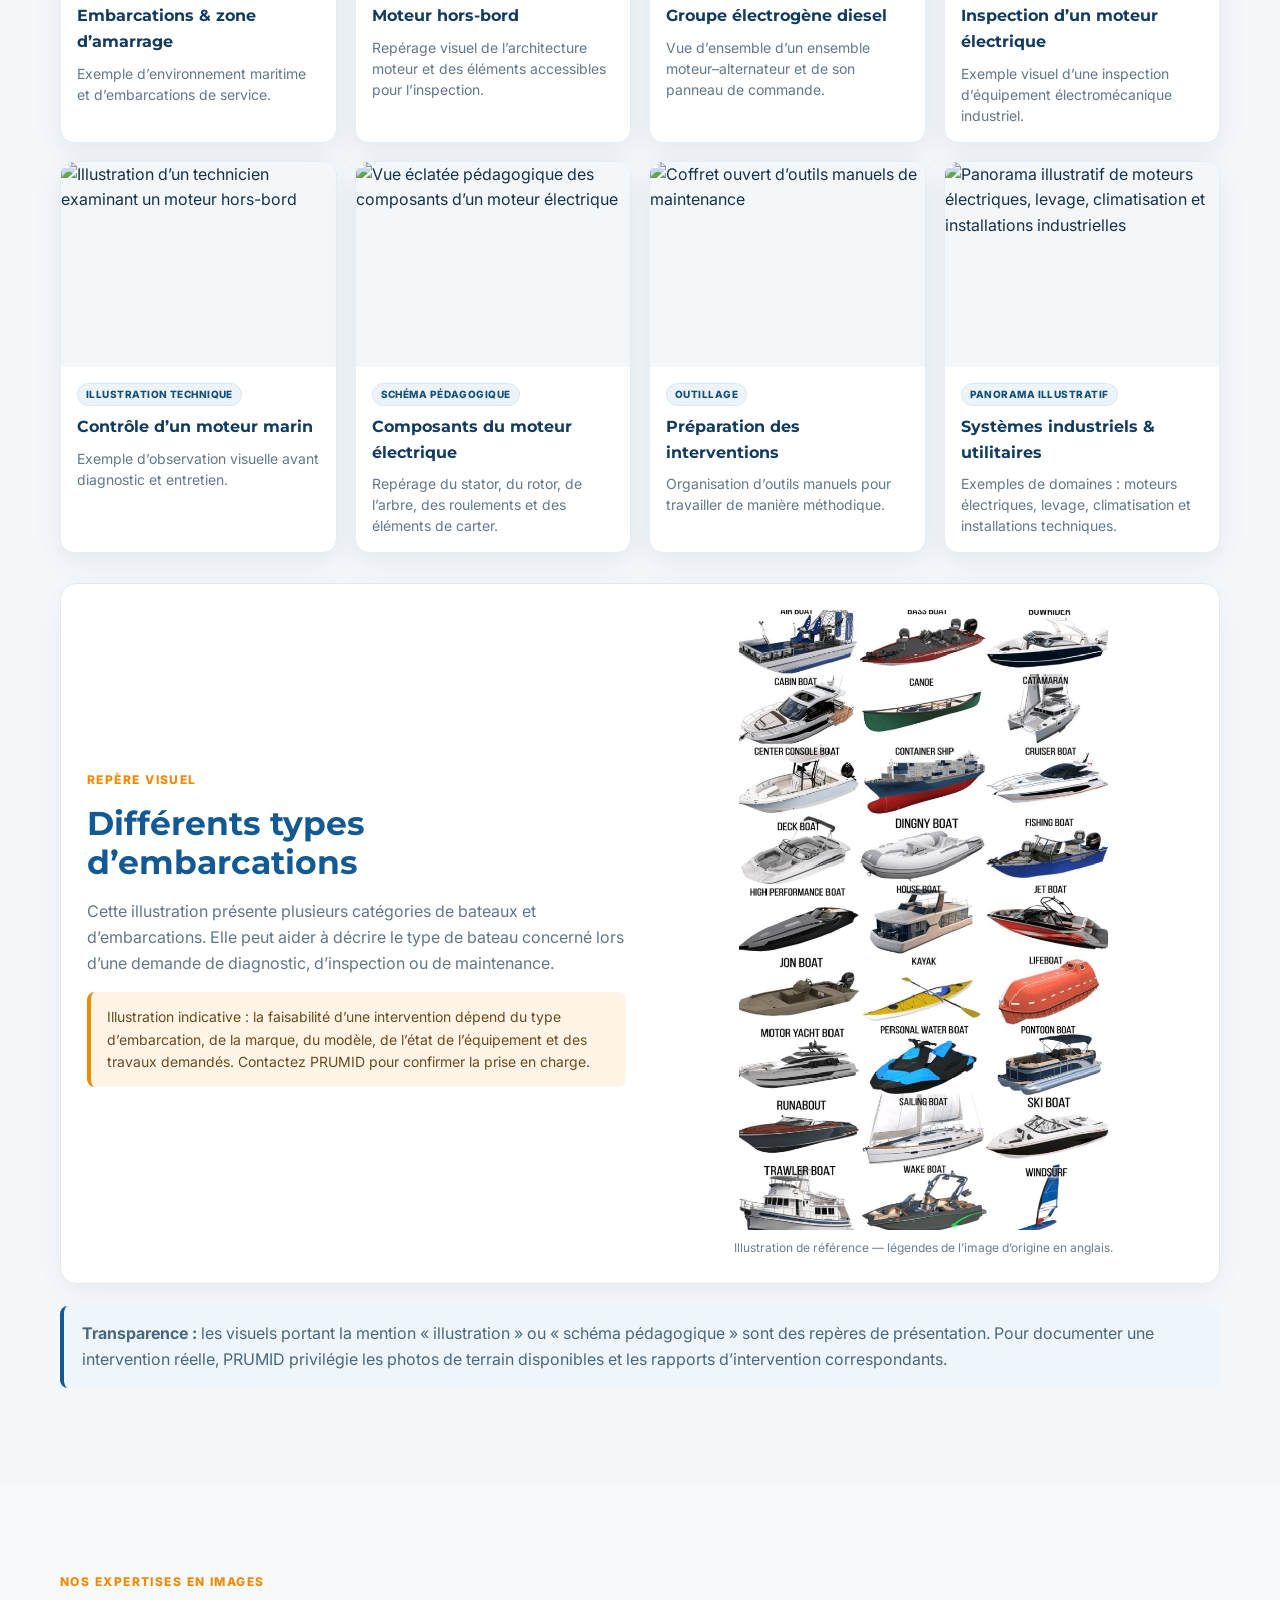
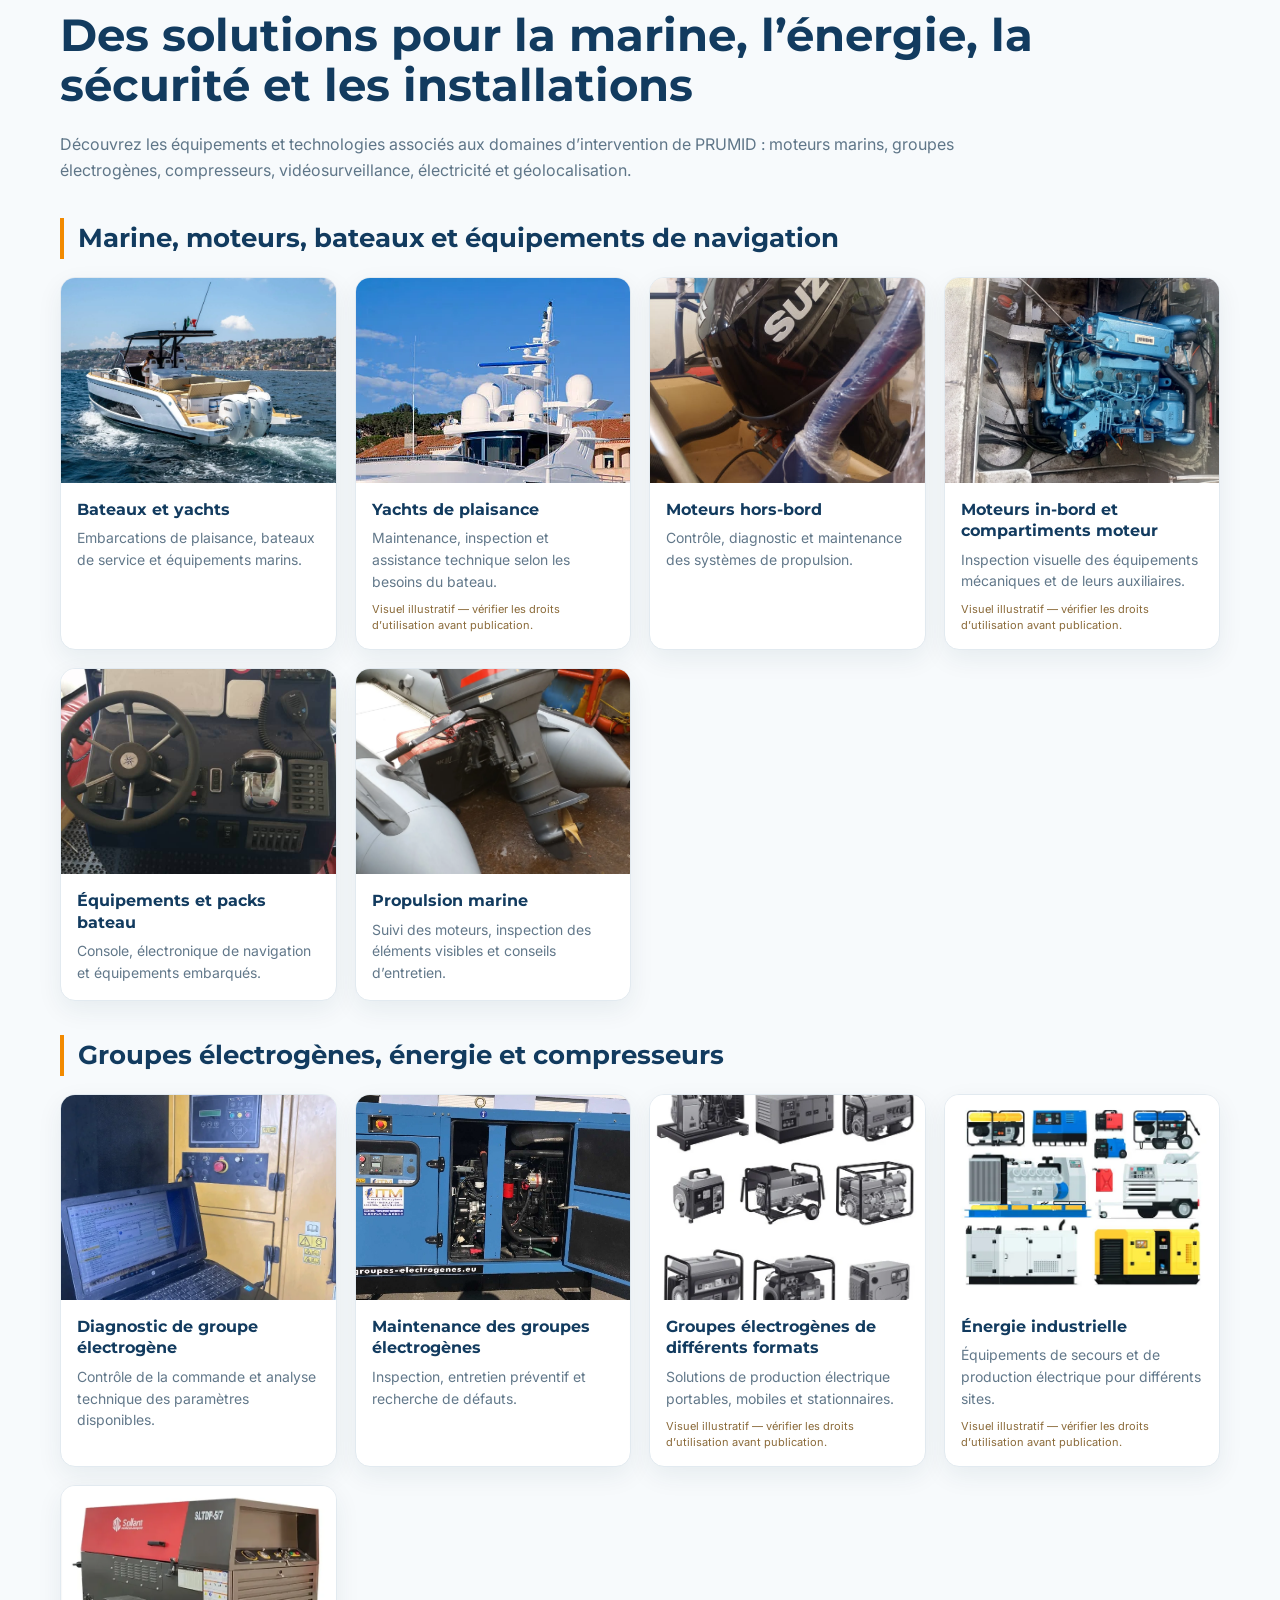
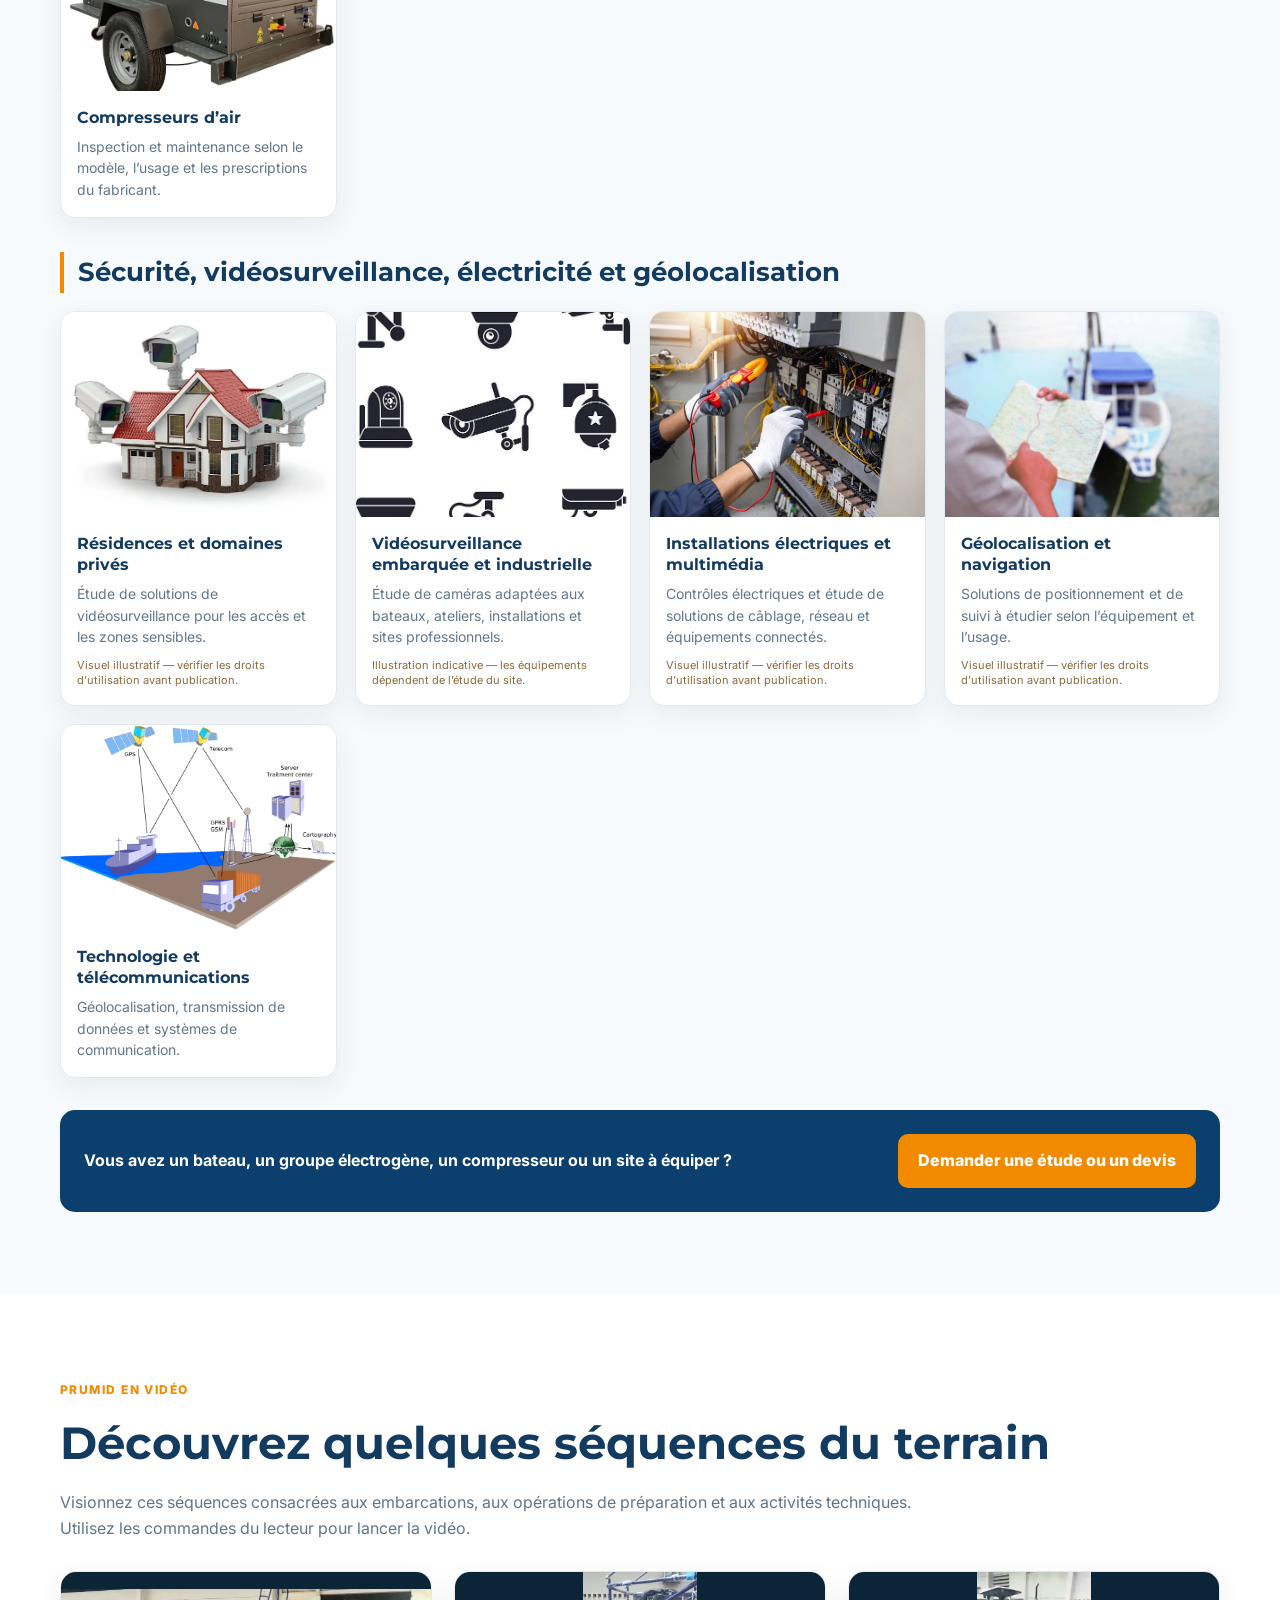
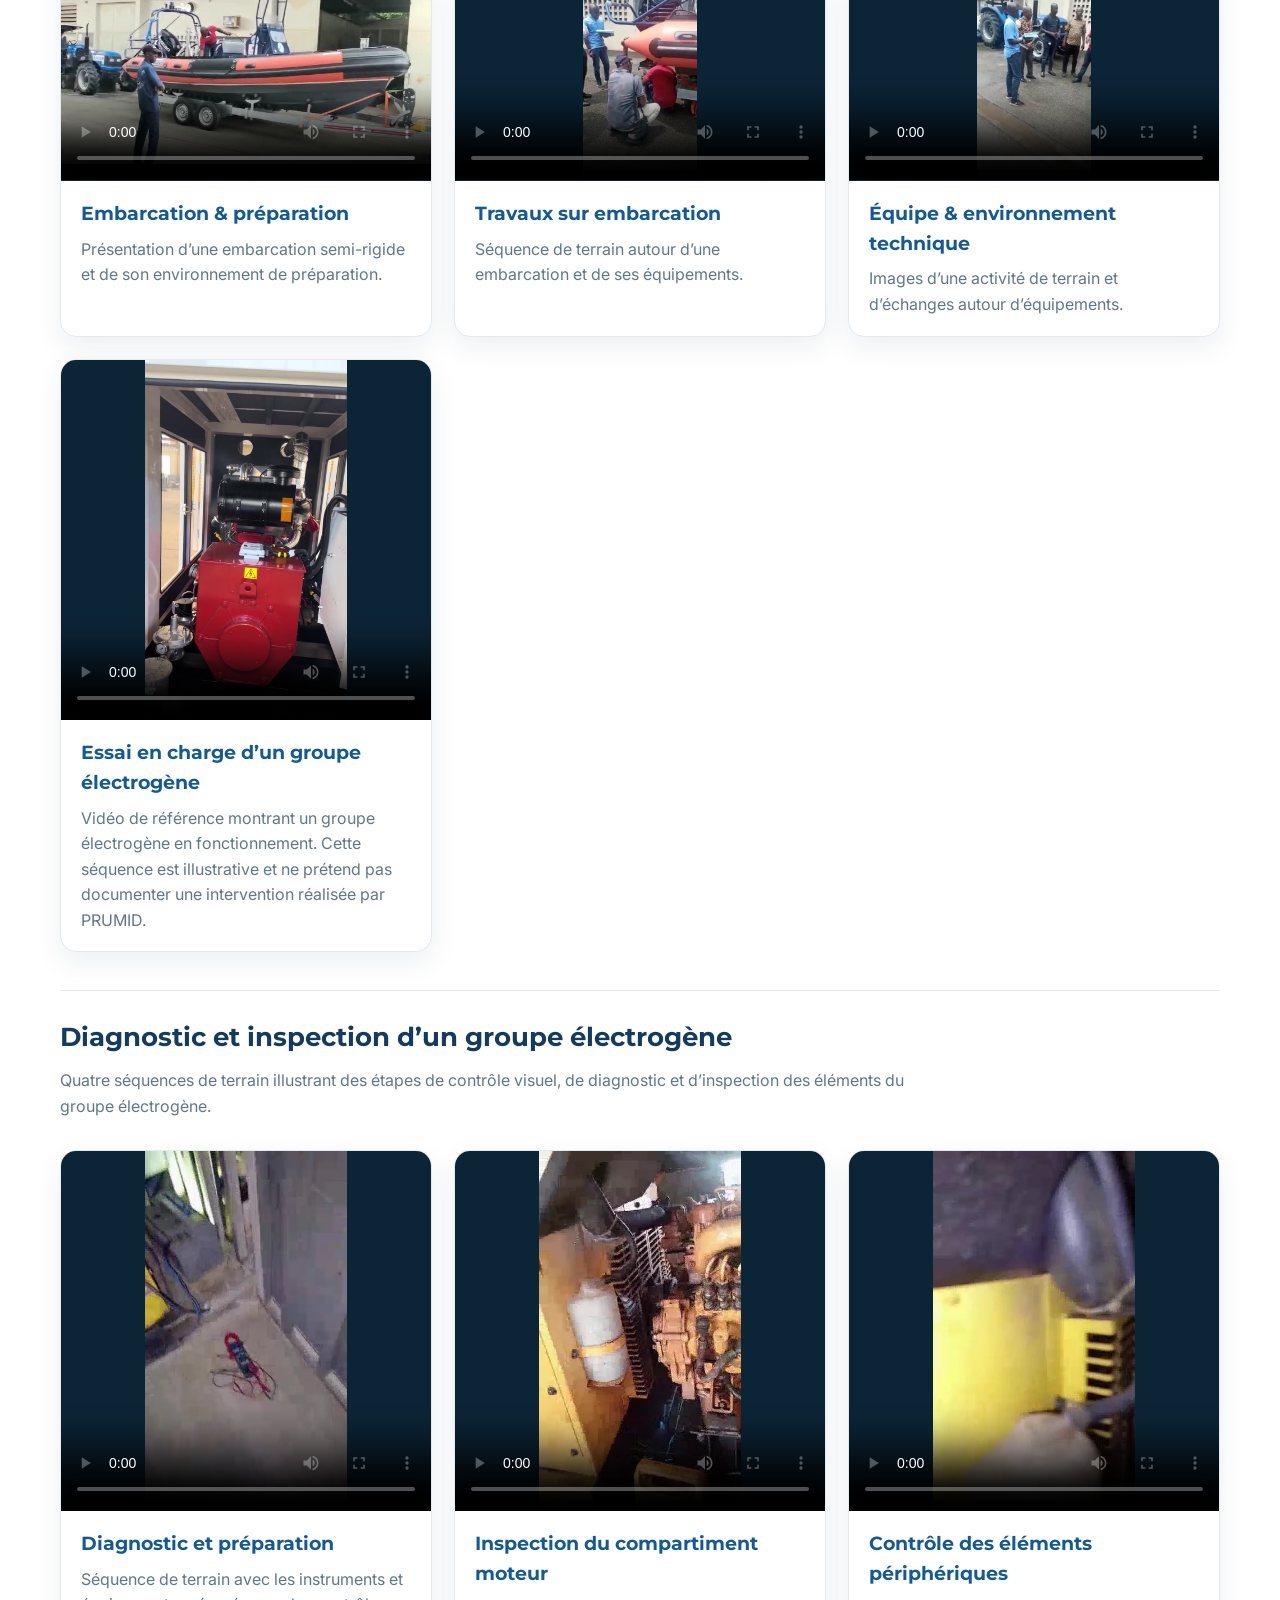
==== commit f0f3e861: "Add files via upload Version 14 — galerie et confiance PRUMID." ====
--- a/index.html
+++ b/index.html
@@ -56,22 +56,17 @@
         </div>
       </a>
       <button class="menu-btn" aria-label="Ouvrir le menu" aria-expanded="false">☰</button>
-      <nav class="nav">
+      <nav class="nav" aria-label="Navigation principale">
         <a href="#apropos">À propos</a>
         <a href="#services">Services</a>
-        <a href="#technologie">Technologie</a>
         <a href="#secteurs">Secteurs</a>
         <a href="#pourquoi">Pourquoi nous ?</a>
         <a href="#realisations">Réalisations</a>
-        <a href="#methode">Méthode</a>
-        <a href="#galerie">Galerie photos</a>
-        <a href="#expertises-visuelles">Nos expertises en images</a>
+        <a href="#galerie">Galerie</a>
         <a href="#videos">Vidéos</a>
-        <a href="#mission">Mission</a>
-        <a href="#zones">Zones</a>
-        <a href="#faq">FAQ</a>
+        <a href="bibliotheque-technique.html">Bibliothèque</a>
+        <a href="documents/PRUMID_Guide_Technique_Groupe_Electrogene_2026.pdf" target="_blank" rel="noopener">Guide technique</a>
         <a href="#contact">Contact</a>
-        <a href="PRUMID-Manuel-Groupe-Electrogene-100-pages-avec-annexe.pdf" target="_blank" rel="noopener">Guide technique</a>
       </nav>
     </div>
   </header>
@@ -259,7 +254,7 @@
       <div class="container">
         <span class="section-kicker">Galerie terrain & équipements</span>
         <h2>Des environnements réels : marine, offshore, diagnostic et maintenance</h2>
-        <p class="gallery-intro">Cette galerie présente des équipements, embarcations et environnements techniques illustrant les domaines dans lesquels PRUMID déploie son savoir-faire.</p>
+        <p class="gallery-intro">Découvrez les équipements marins et industriels liés à nos domaines de compétence. Les photos de terrain disponibles sont présentées avec les équipements; les illustrations pédagogiques sont identifiées séparément afin de distinguer les repères visuels des missions réellement documentées.</p>
         <div class="gallery-grid gallery-authentic">
           <figure class="gallery-card featured-photo">
             <img src="prumid-offshore-service.webp" alt="Bateau de service offshore à proximité d’une installation maritime">
@@ -341,6 +336,47 @@
             <img src="prumid-photo-technicien-tenue-prumid.webp" alt="Technicien en tenue de travail PRUMID" loading="lazy">
             <figcaption><strong>Équipe et présentation terrain</strong><span>Tenue professionnelle pour les activités et interventions techniques.</span></figcaption>
           </figure>
+        </div>
+        <div class="gallery-supplement">
+          <div class="gallery-supplement-heading">
+            <span class="section-kicker">Équipements & repères techniques</span>
+            <h3>Une vision plus complète de nos domaines d’intervention</h3>
+            <p>Cette sélection complémentaire présente des équipements, des environnements de travail et des repères pédagogiques. Les visuels signalés comme illustrations servent à expliquer les systèmes; ils ne sont pas présentés comme la preuve d’une intervention précise réalisée chez un client.</p>
+          </div>
+          <div class="gallery-grid gallery-reference-grid">
+            <figure class="gallery-card">
+              <img src="assets/formation/environnement-embarcations.webp" alt="Plusieurs embarcations amarrées dans un environnement nautique" loading="lazy">
+              <figcaption><small class="visual-label">Environnement nautique</small><strong>Embarcations & zone d’amarrage</strong><span>Exemple d’environnement maritime et d’embarcations de service.</span></figcaption>
+            </figure>
+            <figure class="gallery-card">
+              <img src="assets/formation/moteur-hors-bord.webp" alt="Vue rapprochée d’un moteur marin hors-bord" loading="lazy">
+              <figcaption><small class="visual-label">Équipement marin</small><strong>Moteur hors-bord</strong><span>Repérage visuel de l’architecture moteur et des éléments accessibles pour l’inspection.</span></figcaption>
+            </figure>
+            <figure class="gallery-card">
+              <img src="assets/formation/groupe-electrogene-diesel.webp" alt="Groupe électrogène diesel avec moteur, alternateur et panneau de commande" loading="lazy">
+              <figcaption><small class="visual-label">Équipement de référence</small><strong>Groupe électrogène diesel</strong><span>Vue d’ensemble d’un ensemble moteur–alternateur et de son panneau de commande.</span></figcaption>
+            </figure>
+            <figure class="gallery-card">
+              <img src="assets/formation/inspection-moteur-electrique.webp" alt="Illustration d’un contrôle visuel de moteur électrique en milieu industriel" loading="lazy">
+              <figcaption><small class="visual-label">Illustration technique</small><strong>Inspection d’un moteur électrique</strong><span>Exemple visuel d’une inspection d’équipement électromécanique industriel.</span></figcaption>
+            </figure>
+            <figure class="gallery-card">
+              <img src="assets/formation/intervention-moteur-marin.webp" alt="Illustration d’un technicien examinant un moteur hors-bord" loading="lazy">
+              <figcaption><small class="visual-label">Illustration technique</small><strong>Contrôle d’un moteur marin</strong><span>Exemple d’observation visuelle avant diagnostic et entretien.</span></figcaption>
+            </figure>
+            <figure class="gallery-card">
+              <img src="assets/formation/moteur-electrique-composants.webp" alt="Vue éclatée pédagogique des composants d’un moteur électrique" loading="lazy">
+              <figcaption><small class="visual-label">Schéma pédagogique</small><strong>Composants du moteur électrique</strong><span>Repérage du stator, du rotor, de l’arbre, des roulements et des éléments de carter.</span></figcaption>
+            </figure>
+            <figure class="gallery-card">
+              <img src="assets/formation/outillage-maintenance.webp" alt="Coffret ouvert d’outils manuels de maintenance" loading="lazy">
+              <figcaption><small class="visual-label">Outillage</small><strong>Préparation des interventions</strong><span>Organisation d’outils manuels pour travailler de manière méthodique.</span></figcaption>
+            </figure>
+            <figure class="gallery-card">
+              <img src="assets/formation/systemes-industriels-utilitaires.webp" alt="Panorama illustratif de moteurs électriques, levage, climatisation et installations industrielles" loading="lazy">
+              <figcaption><small class="visual-label">Panorama illustratif</small><strong>Systèmes industriels & utilitaires</strong><span>Exemples de domaines : moteurs électriques, levage, climatisation et installations techniques.</span></figcaption>
+            </figure>
+          </div>
         </div>
         <div class="boat-types-reference">
           <div class="boat-types-copy">
@@ -354,7 +390,7 @@
             <figcaption>Illustration de référence — légendes de l’image d’origine en anglais.</figcaption>
           </figure>
         </div>
-        <p class="gallery-note">Les visuels du site pourront être enrichis progressivement par les nouvelles interventions PRUMID : date, site, équipement, nature des travaux et résultats.</p>
+        <p class="gallery-note"><strong>Transparence :</strong> les visuels portant la mention « illustration » ou « schéma pédagogique » sont des repères de présentation. Pour documenter une intervention réelle, PRUMID privilégie les photos de terrain disponibles et les rapports d’intervention correspondants.</p>
       </div>
     </section>
 
@@ -520,6 +556,32 @@
           </article>
         </div>
         <p class="video-note">Les vidéos se lancent uniquement lorsque le visiteur appuie sur Lecture, afin de préserver le confort de navigation et la consommation de données. Certaines séquences sont présentées à titre de référence et ne correspondent pas nécessairement à des interventions réalisées par PRUMID.</p>
+      </div>
+    </section>
+
+
+    <section id="formation" class="section formation-section">
+      <div class="container">
+        <div class="formation-home-grid">
+          <div class="formation-home-copy">
+            <span class="section-kicker">Formation • Ressources techniques</span>
+            <h2>La Bibliothèque Technique PRUMID</h2>
+            <p class="formation-lead">Des supports pédagogiques pour mieux comprendre les équipements, structurer les contrôles et préparer les interventions de maintenance marine et industrielle.</p>
+            <ul class="formation-points">
+              <li>Guide technique illustré sur le diagnostic et la maintenance des groupes électrogènes.</li>
+              <li>Catalogue 2026 présentant 15 thèmes de guides de première orientation.</li>
+              <li>Photographies, repères visuels et ressources accessibles sur ordinateur ou téléphone.</li>
+            </ul>
+            <div class="formation-actions">
+              <a class="btn primary" href="bibliotheque-technique.html">Accéder à la bibliothèque</a>
+              <a class="btn formation-secondary" href="documents/PRUMID_Guide_Technique_Groupe_Electrogene_2026.pdf" download>Télécharger le guide PDF</a>
+            </div>
+          </div>
+          <a class="formation-cover" href="bibliotheque-technique.html" aria-label="Ouvrir la Bibliothèque Technique PRUMID">
+            <img src="assets/formation/couverture-collection-technique.webp" alt="Couverture de la collection technique PRUMID" loading="lazy">
+            <span>Comprendre • Diagnostiquer • Entretenir</span>
+          </a>
+        </div>
       </div>
     </section>
 
--- a/styles.css
+++ b/styles.css
@@ -184,3 +184,40 @@
 .video-subheading{margin-top:38px;padding-top:26px;border-top:1px solid #e2eaf0}
 .video-subheading h3{font-family:Montserrat,sans-serif;color:#123b5f;font-size:clamp(21px,2vw,28px);margin:0 0 10px}
 .video-subheading p{color:#617789;max-width:850px;margin:0}
+
+
+/* Formation — Bibliothèque Technique PRUMID */
+.nav{gap:12px}.nav a{font-size:13px}
+.formation-section{background:linear-gradient(135deg,#f2f7fb 0%,#fff 58%,#fff7e8 100%)}
+.formation-home-grid{display:grid;grid-template-columns:1.2fr .8fr;gap:44px;align-items:center}
+.formation-home-copy h2{margin-top:0}
+.formation-lead{font-size:18px;color:#536b7e;max-width:720px}
+.formation-points{padding-left:22px;color:#536b7e}
+.formation-points li{margin:9px 0}
+.formation-actions{display:flex;gap:12px;flex-wrap:wrap;margin-top:24px}
+.formation-secondary{color:#0b4774;border:1px solid #b7cddd;background:#fff}
+.formation-cover{display:block;text-decoration:none;background:#071d3f;border:3px solid #f5b624;border-radius:18px;padding:12px;box-shadow:0 18px 44px rgba(8,47,82,.18);overflow:hidden}
+.formation-cover img{width:100%;height:350px;object-fit:cover;object-position:center 25%;display:block;border-radius:10px}
+.formation-cover span{display:block;text-align:center;color:#ffce45;font-weight:800;padding:12px 6px 4px;letter-spacing:.03em}
+@media(max-width:900px){.formation-home-grid{grid-template-columns:1fr}.formation-cover{max-width:560px}.formation-cover img{height:320px}}
+@media(max-width:600px){.formation-actions .btn{width:100%;text-align:center}.formation-cover img{height:280px}}
+
+
+/* Version 14 — navigation plus lisible et galerie complémentaire */
+.nav{gap:10px;flex-wrap:nowrap;justify-content:flex-end}
+.nav a{font-size:12px;white-space:nowrap}
+.gallery-supplement{margin-top:44px;padding-top:34px;border-top:1px solid #dce7ef}
+.gallery-supplement-heading{max-width:900px;margin-bottom:24px}
+.gallery-supplement-heading h3{font-family:Montserrat,sans-serif;color:#123b5f;font-size:clamp(22px,2.5vw,30px);line-height:1.2;margin:4px 0 10px}
+.gallery-supplement-heading p{color:#5f7688;margin:0}
+.gallery-reference-grid{grid-template-columns:repeat(4,minmax(0,1fr));gap:18px}
+.gallery-reference-grid .gallery-card{display:flex;flex-direction:column;height:100%;transition:transform .18s ease,box-shadow .18s ease}
+.gallery-reference-grid .gallery-card:hover{transform:translateY(-3px);box-shadow:0 14px 32px rgba(21,50,75,.13)}
+.gallery-reference-grid .gallery-card img{height:205px;object-fit:cover}
+.gallery-reference-grid .gallery-card figcaption{display:flex;flex-direction:column;align-items:flex-start;gap:8px;flex:1;padding:16px}
+.gallery-reference-grid .gallery-card figcaption strong{margin:0}
+.gallery-reference-grid .gallery-card figcaption span{font-size:14px}
+.visual-label{display:inline-block;background:#edf4f9;color:#14517a;border:1px solid #d9e7f1;border-radius:999px;padding:4px 8px;font-size:10px!important;font-weight:800;letter-spacing:.045em;text-transform:uppercase;line-height:1.35!important}
+@media(max-width:1100px){.nav{display:none;position:absolute;top:76px;left:0;right:0;background:#fff;padding:18px 4%;flex-direction:column;align-items:flex-start;gap:14px;border-bottom:1px solid #e5edf4;box-shadow:0 16px 28px rgba(8,47,82,.12);max-height:calc(100vh - 76px);overflow-y:auto}.nav.open{display:flex}.menu-btn{display:block}.gallery-reference-grid{grid-template-columns:repeat(2,minmax(0,1fr))}}
+@media(min-width:1101px){.nav{display:flex}.menu-btn{display:none}}
+@media(max-width:640px){.gallery-reference-grid{grid-template-columns:1fr}.gallery-reference-grid .gallery-card img{height:230px}.gallery-supplement{margin-top:32px;padding-top:26px}}
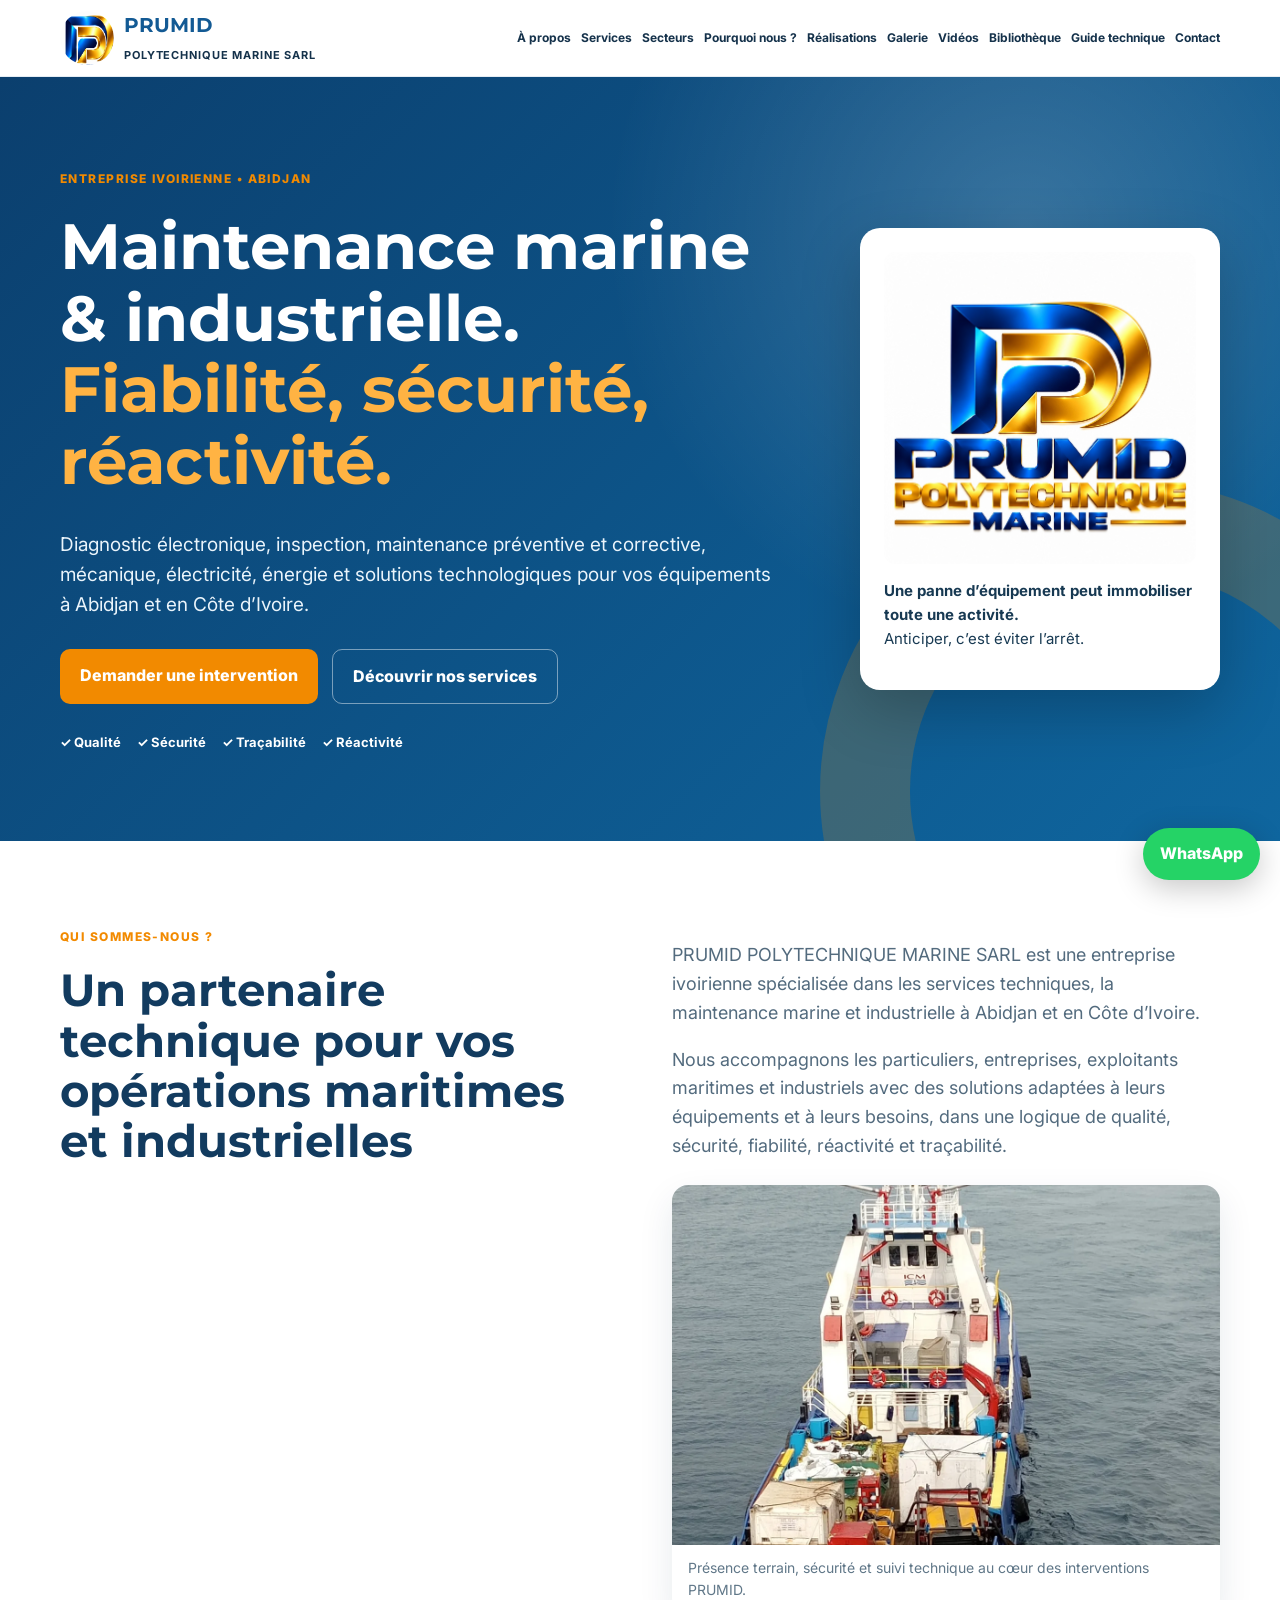
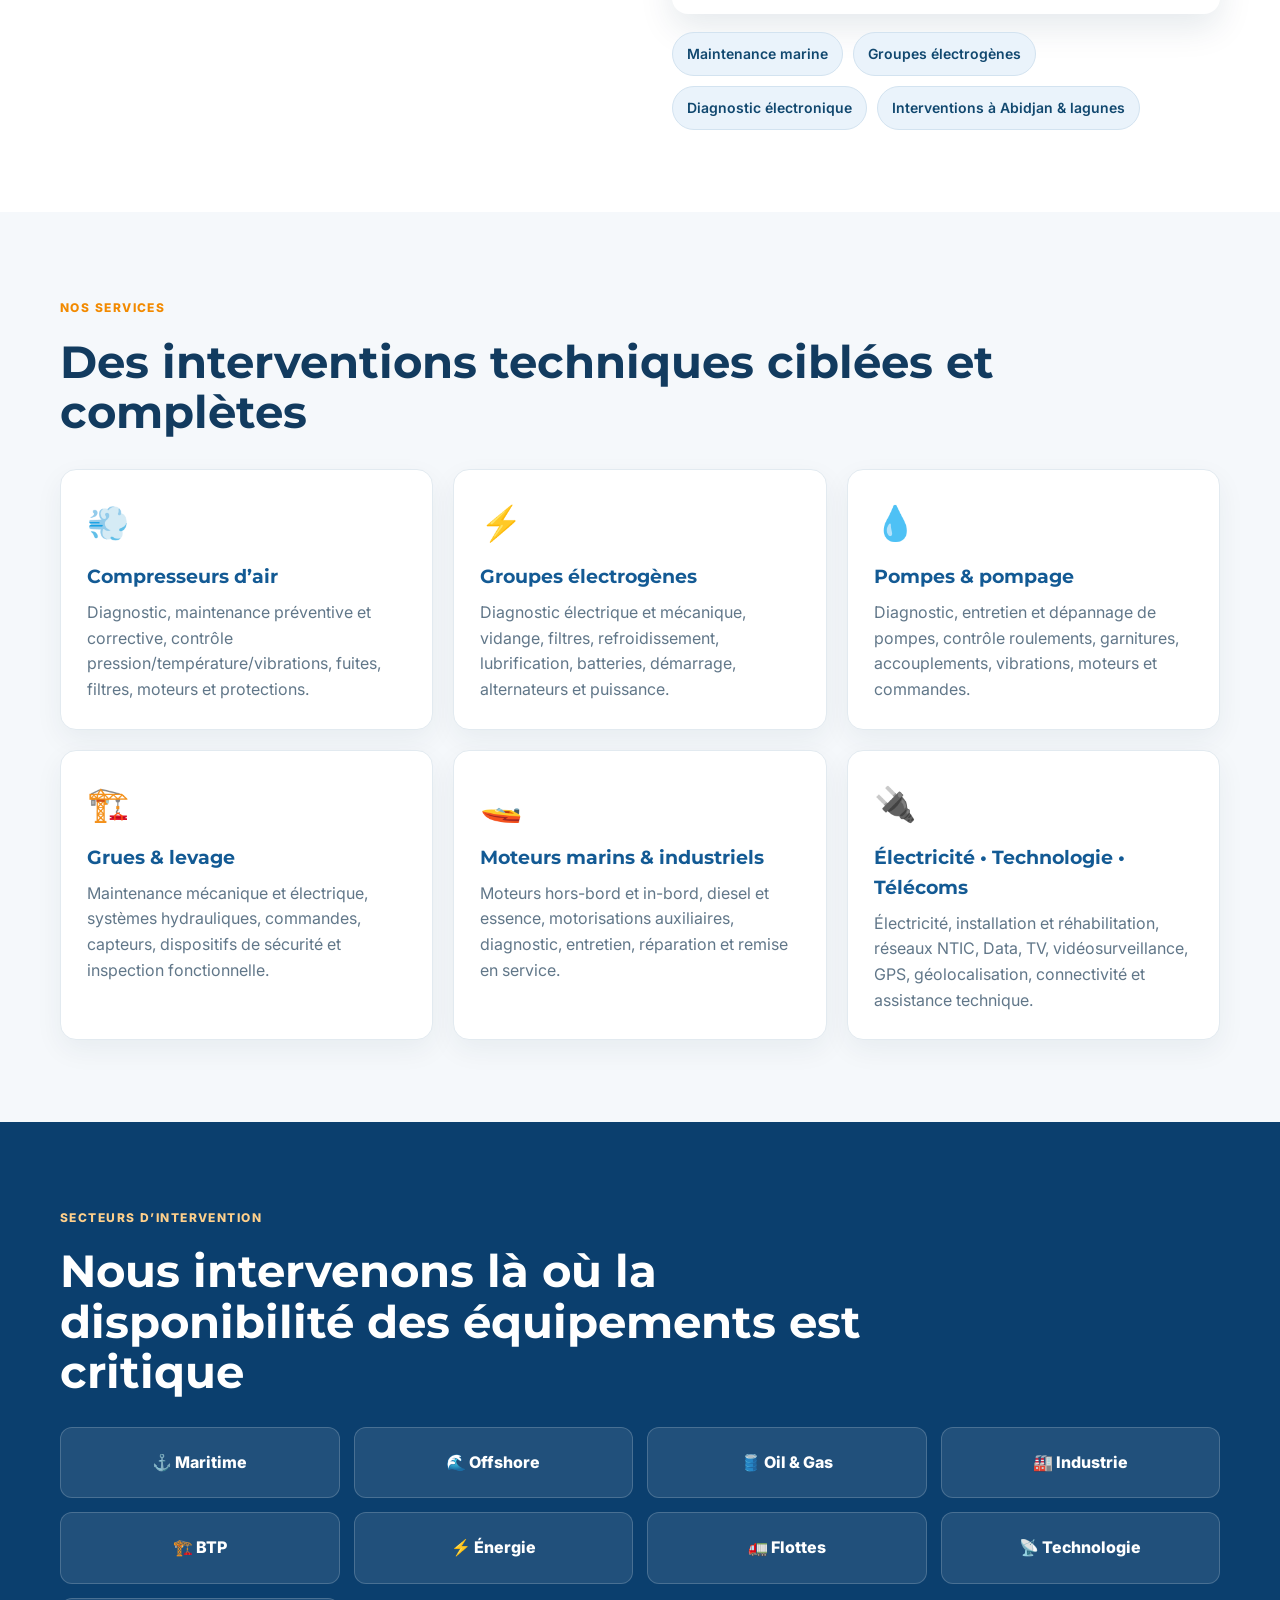
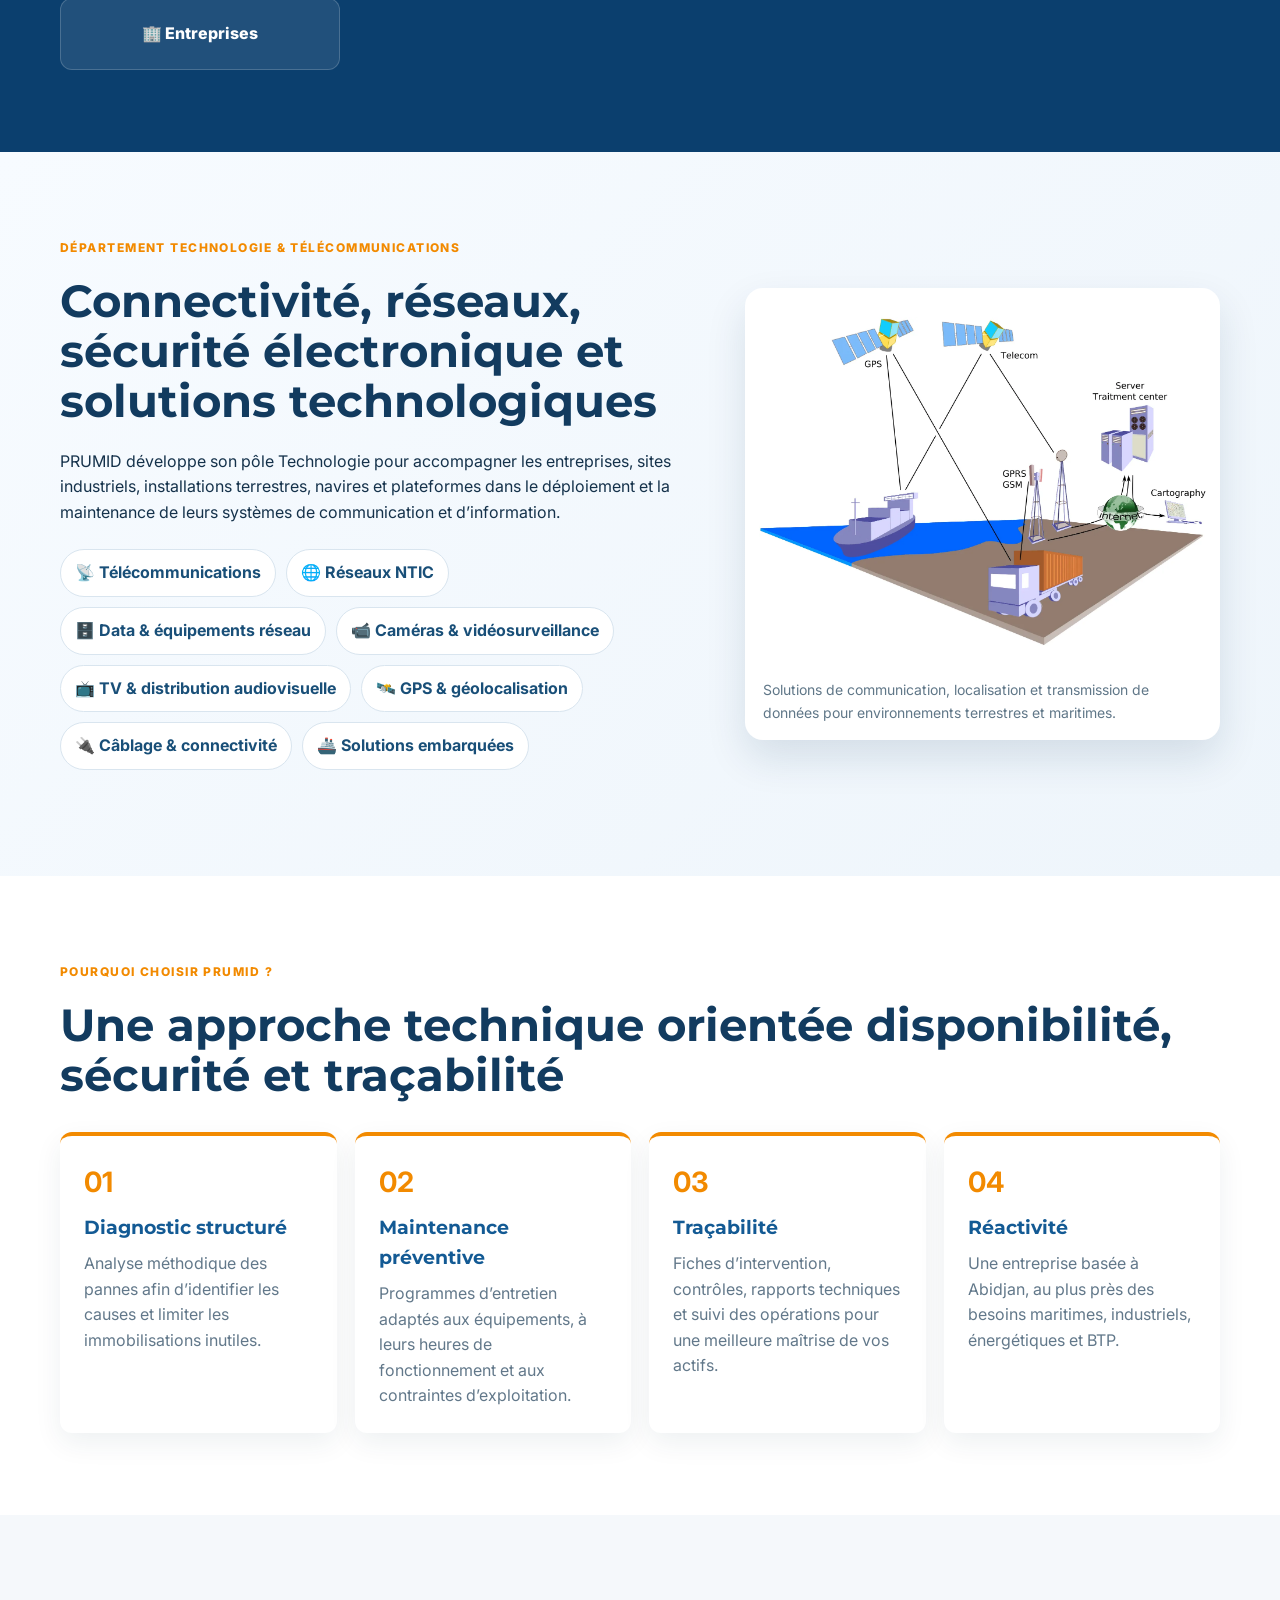
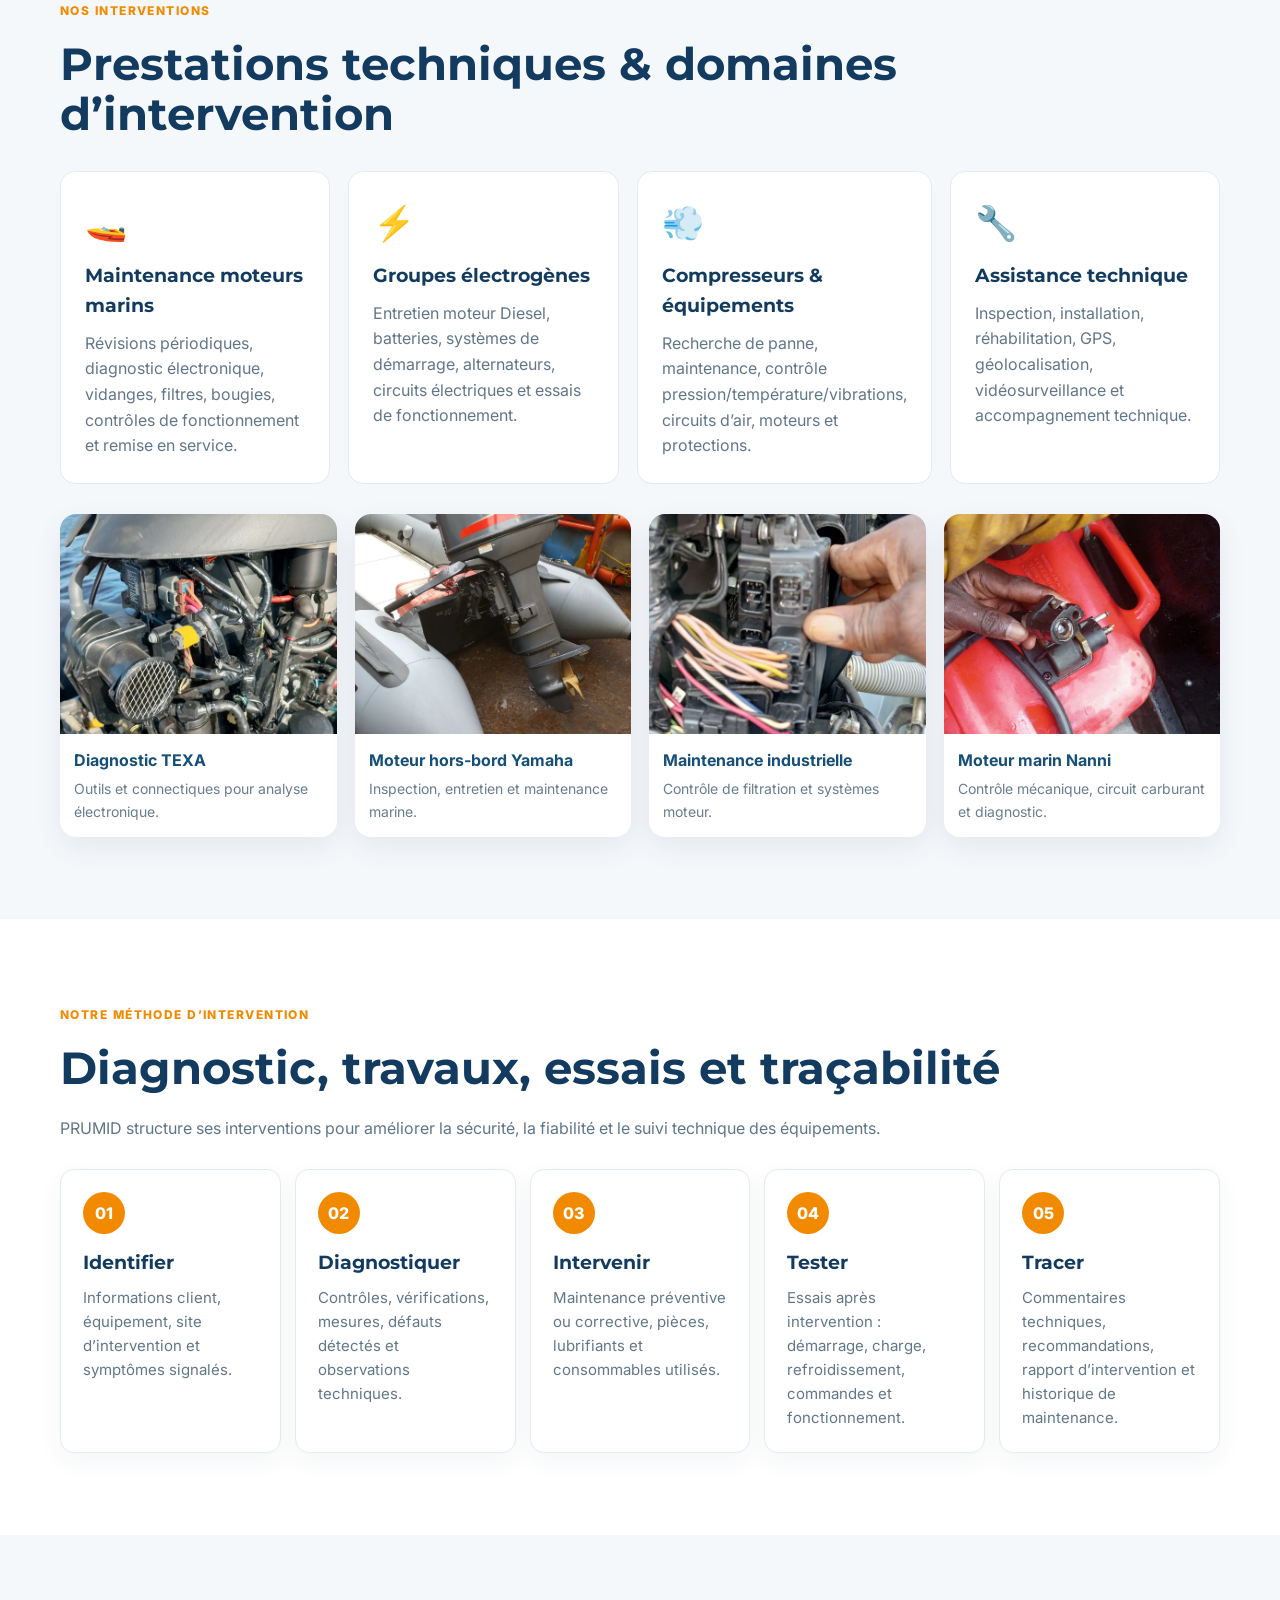
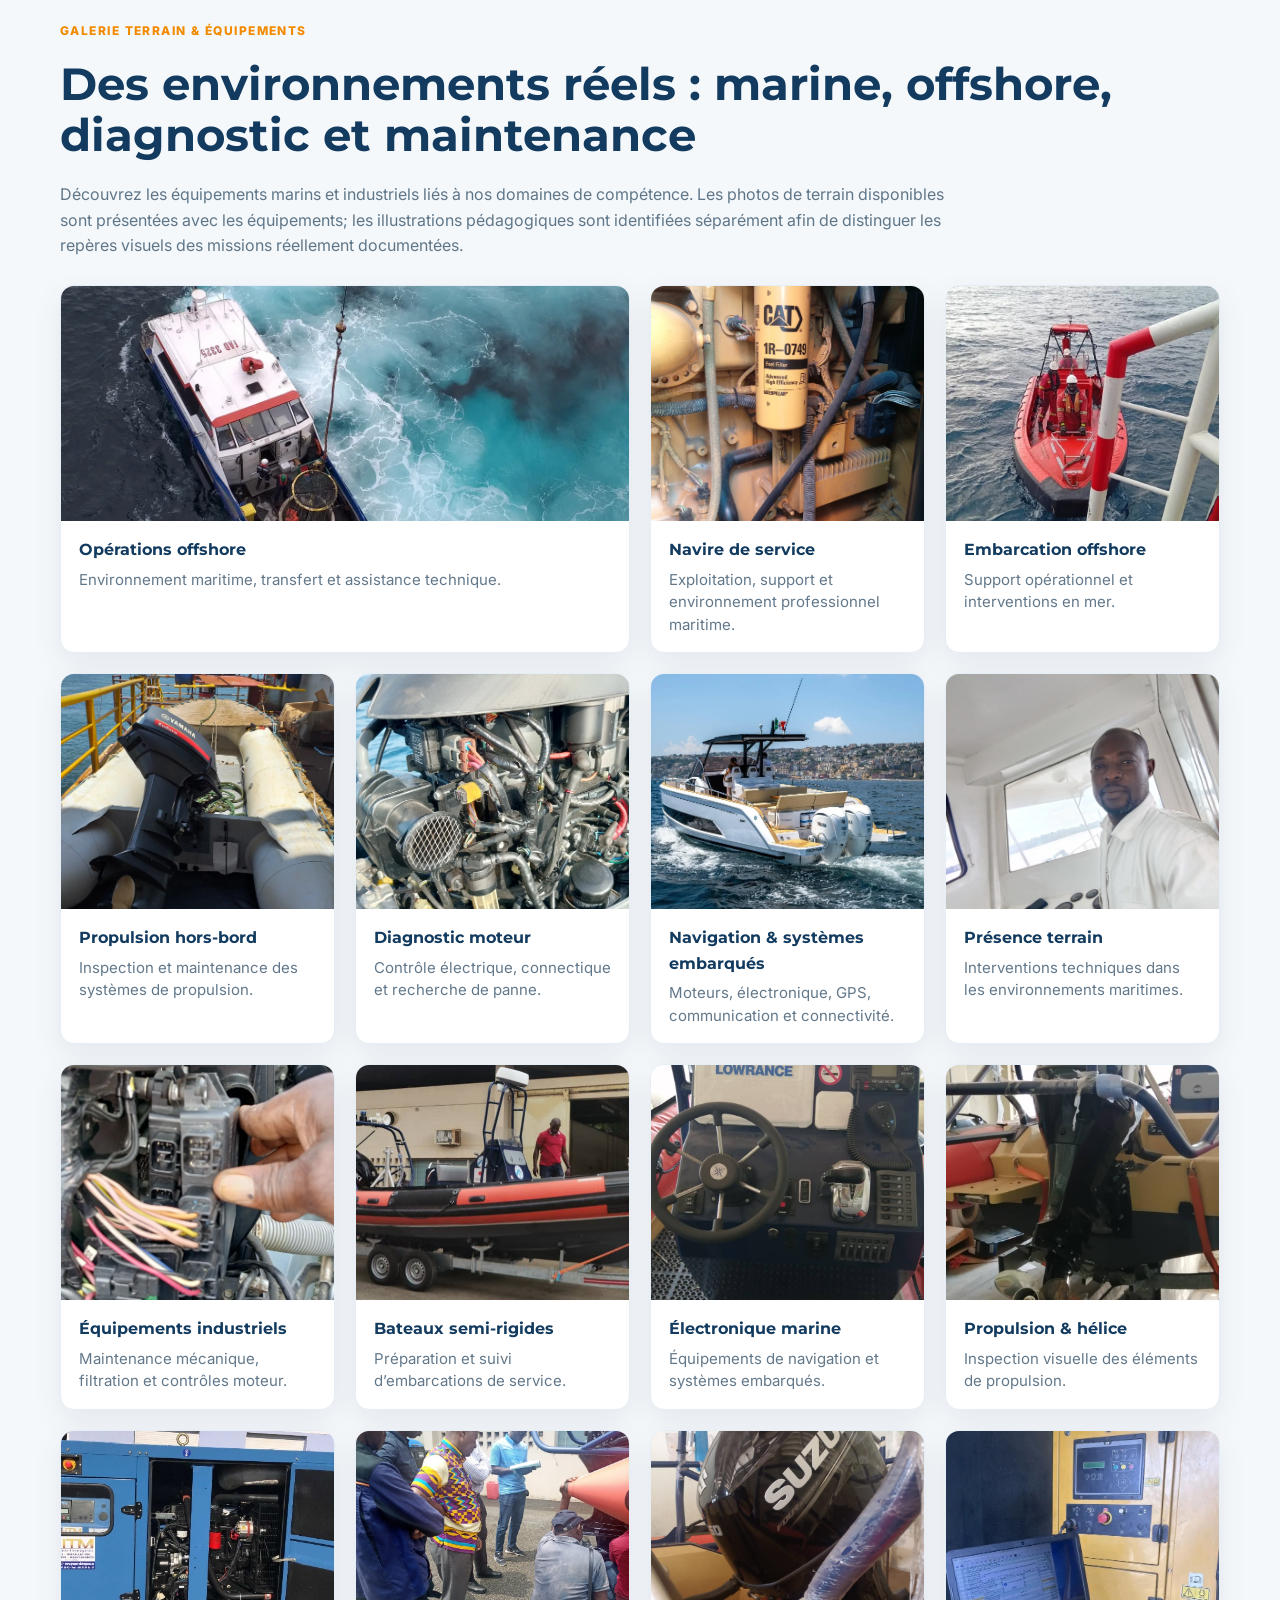
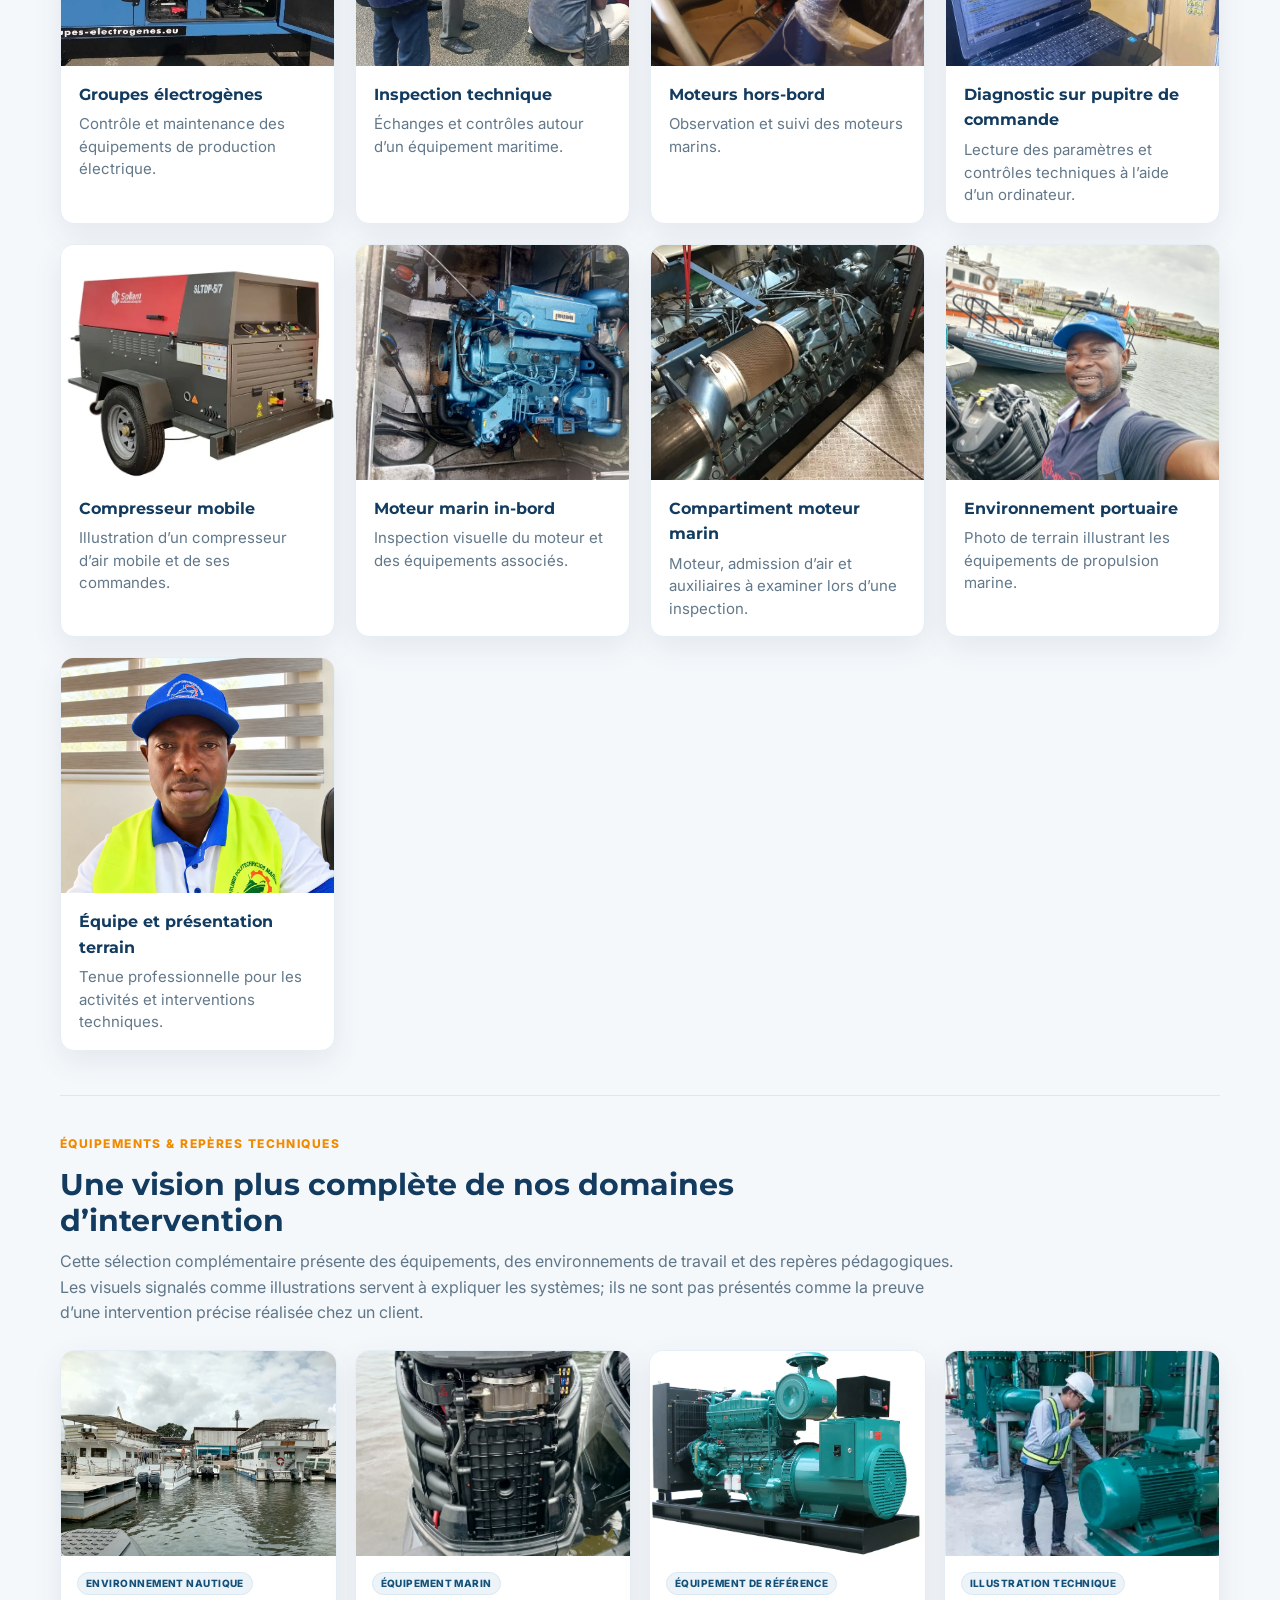
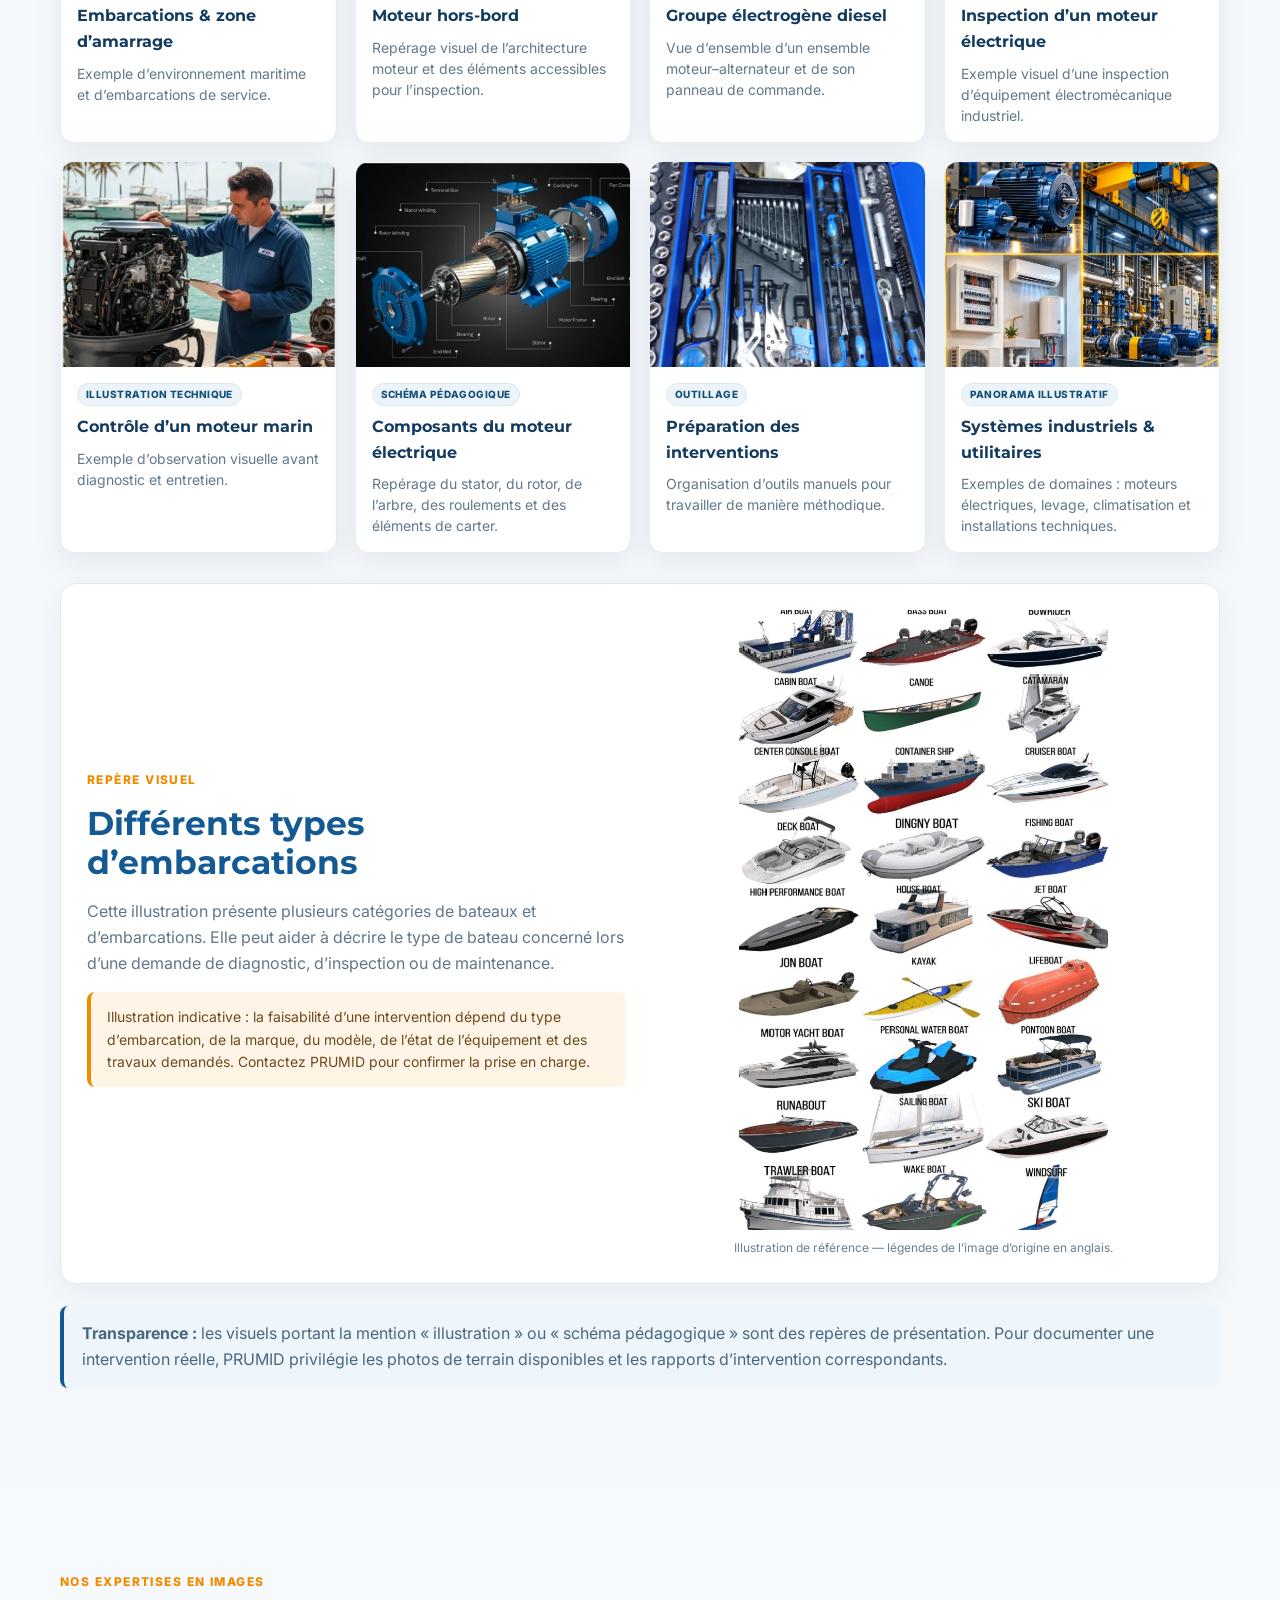
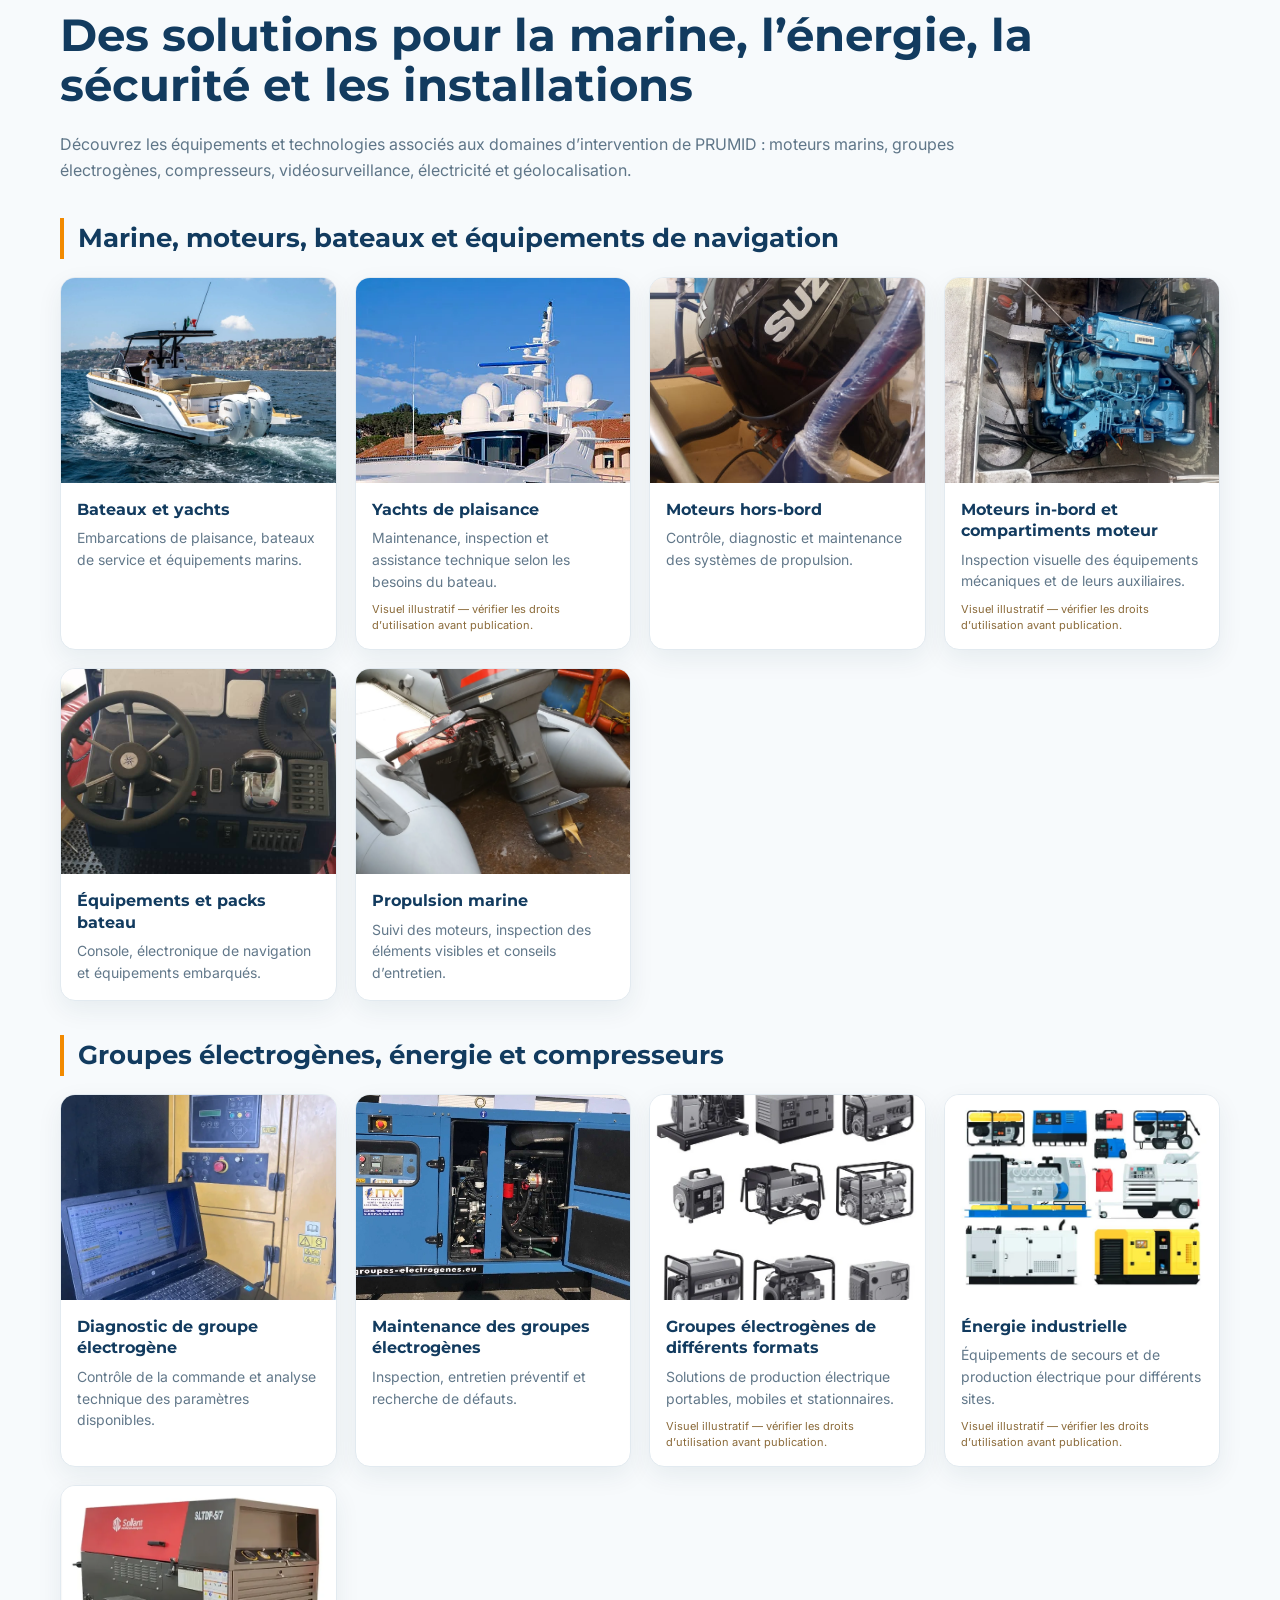
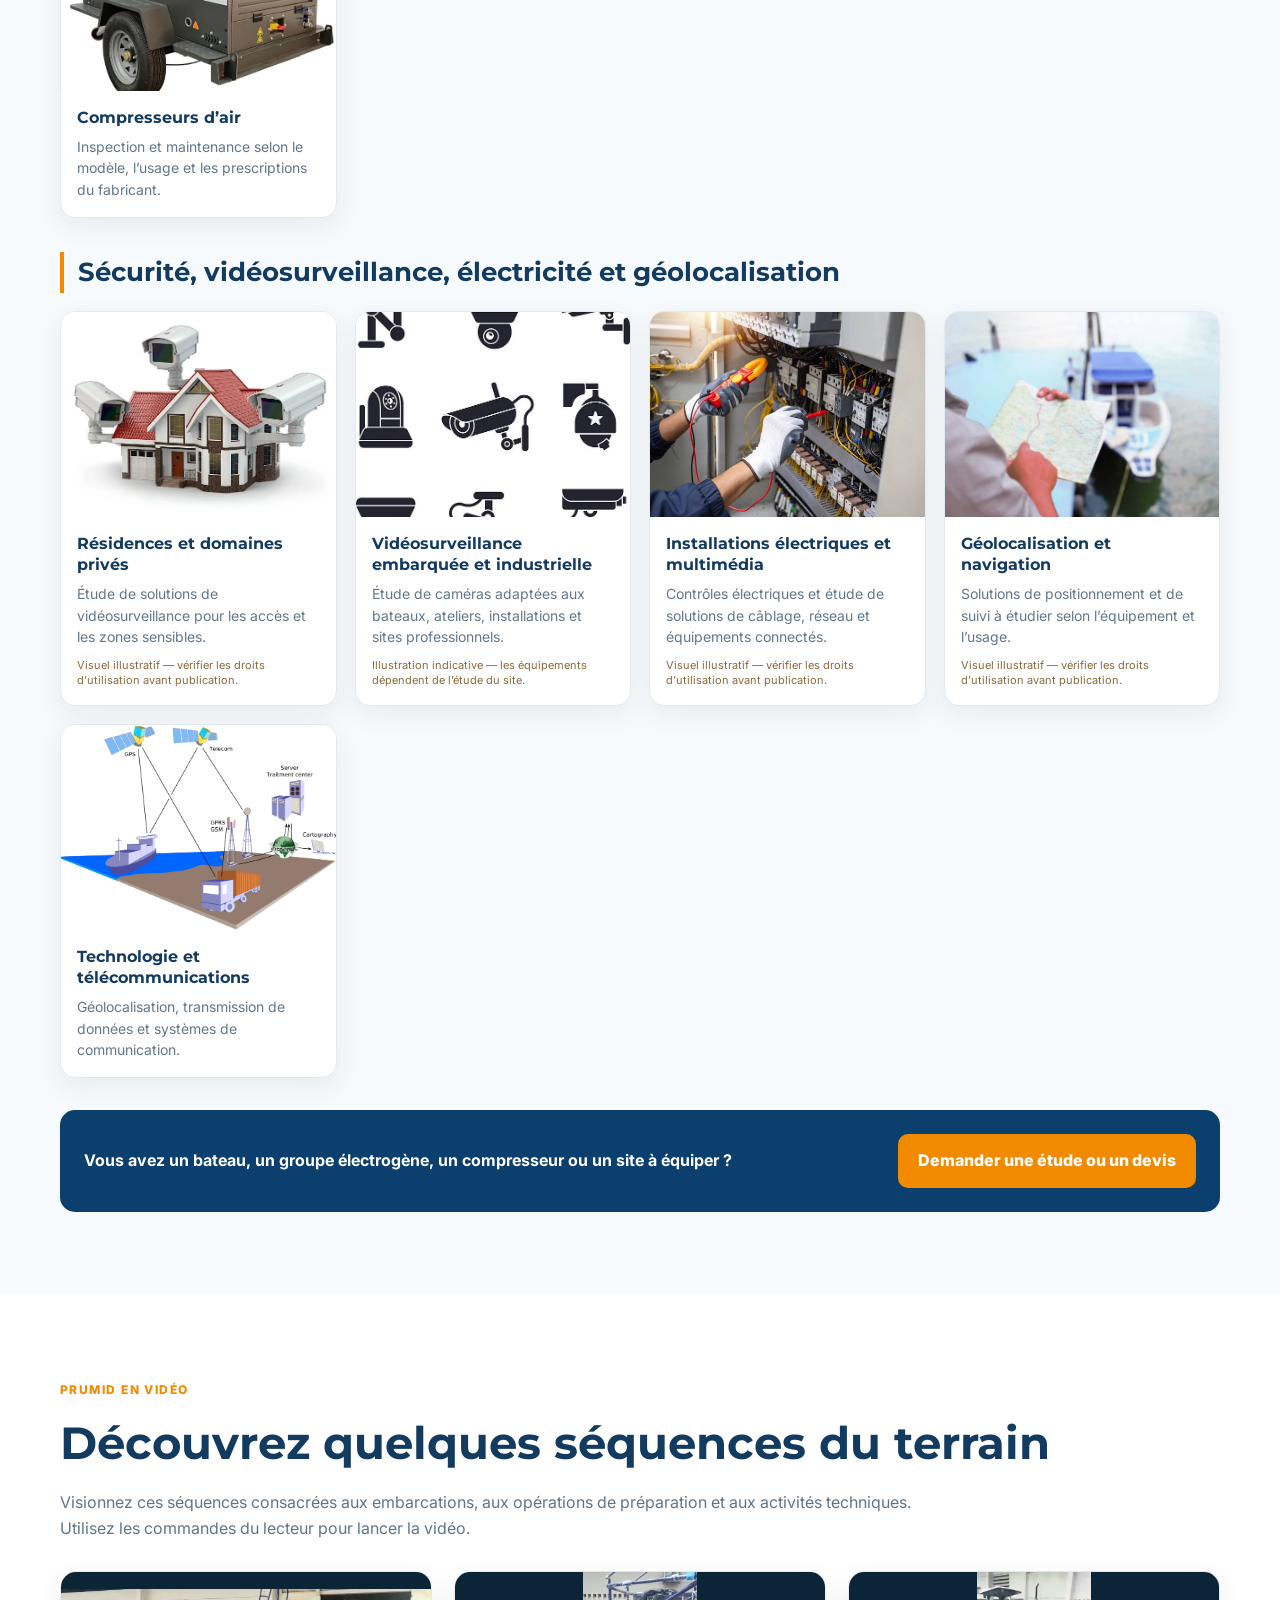
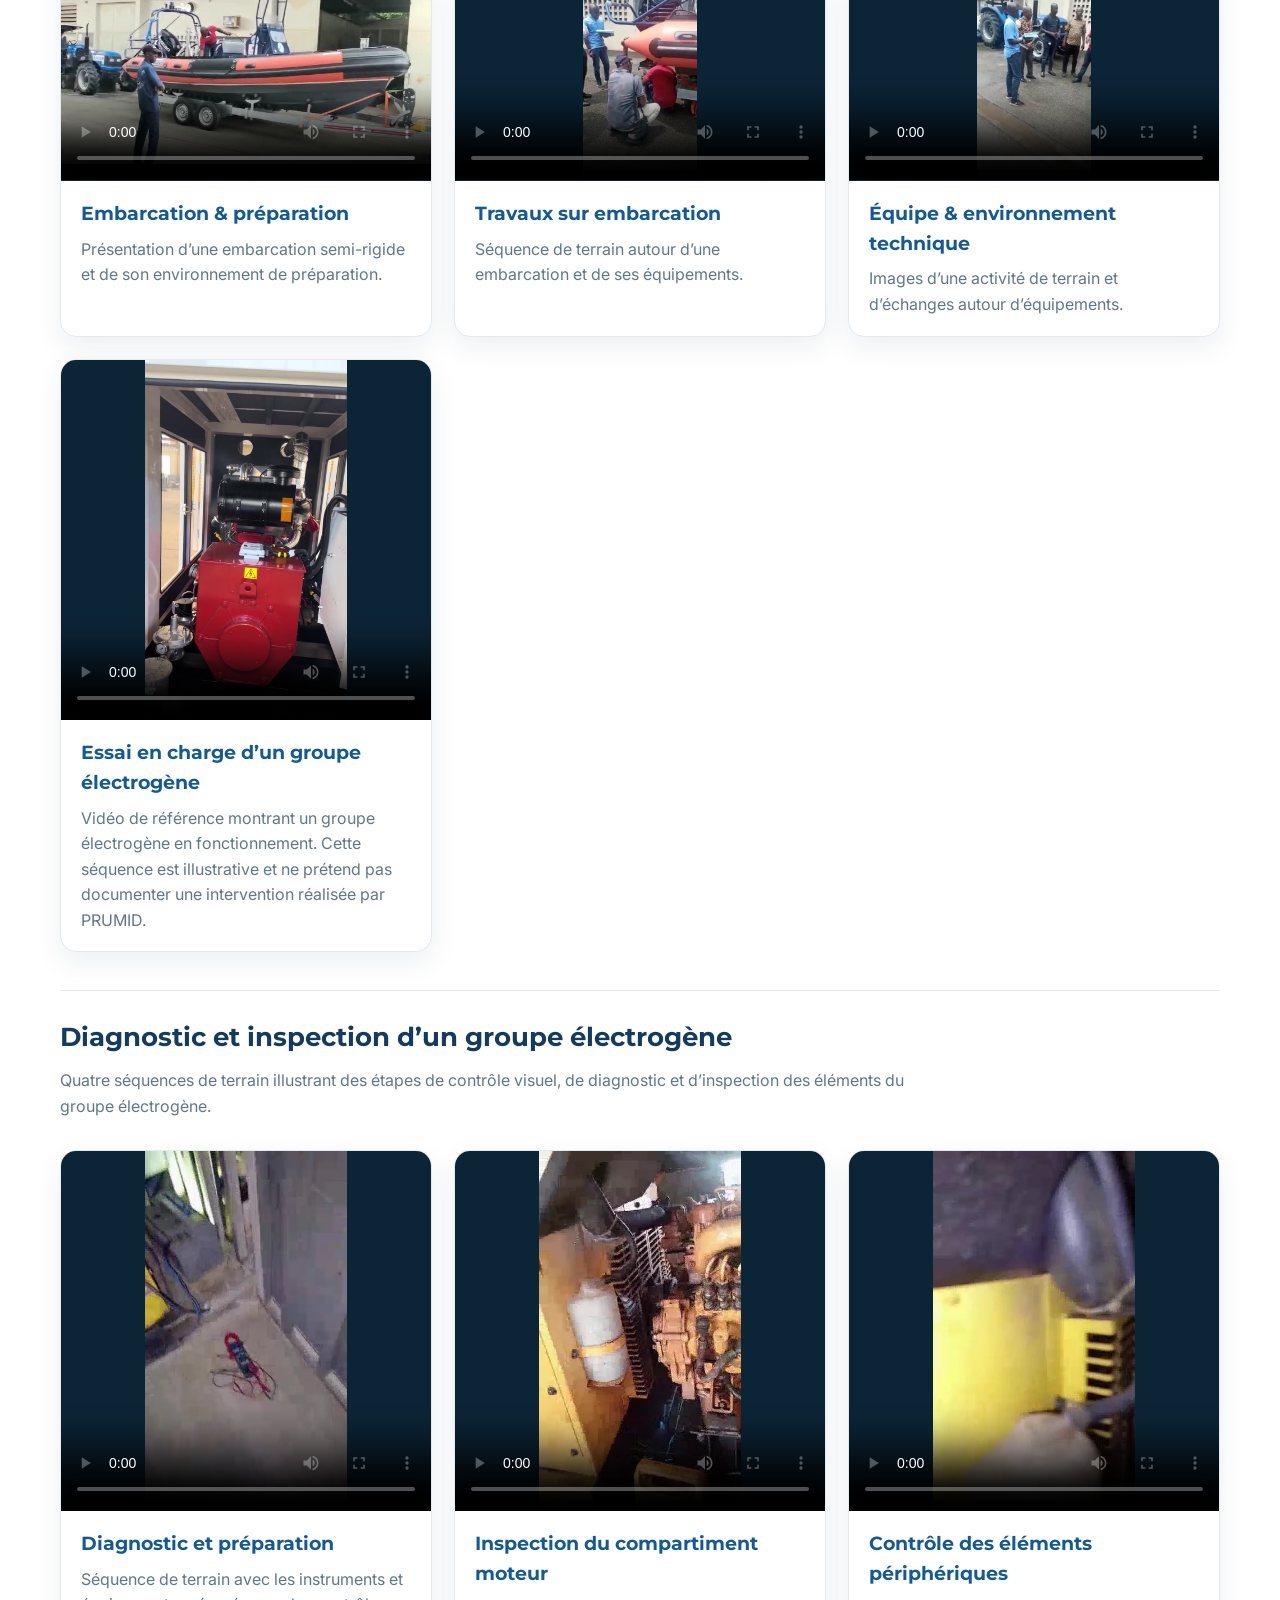
==== commit 015f053f: "Add files via upload Correction des images V14.1" ====
--- a/index.html
+++ b/index.html
@@ -345,35 +345,35 @@
           </div>
           <div class="gallery-grid gallery-reference-grid">
             <figure class="gallery-card">
-              <img src="assets/formation/environnement-embarcations.webp" alt="Plusieurs embarcations amarrées dans un environnement nautique" loading="lazy">
+              <img src="environnement-embarcations.webp" alt="Plusieurs embarcations amarrées dans un environnement nautique" loading="lazy">
               <figcaption><small class="visual-label">Environnement nautique</small><strong>Embarcations & zone d’amarrage</strong><span>Exemple d’environnement maritime et d’embarcations de service.</span></figcaption>
             </figure>
             <figure class="gallery-card">
-              <img src="assets/formation/moteur-hors-bord.webp" alt="Vue rapprochée d’un moteur marin hors-bord" loading="lazy">
+              <img src="moteur-hors-bord.webp" alt="Vue rapprochée d’un moteur marin hors-bord" loading="lazy">
               <figcaption><small class="visual-label">Équipement marin</small><strong>Moteur hors-bord</strong><span>Repérage visuel de l’architecture moteur et des éléments accessibles pour l’inspection.</span></figcaption>
             </figure>
             <figure class="gallery-card">
-              <img src="assets/formation/groupe-electrogene-diesel.webp" alt="Groupe électrogène diesel avec moteur, alternateur et panneau de commande" loading="lazy">
+              <img src="groupe-electrogene-diesel.webp" alt="Groupe électrogène diesel avec moteur, alternateur et panneau de commande" loading="lazy">
               <figcaption><small class="visual-label">Équipement de référence</small><strong>Groupe électrogène diesel</strong><span>Vue d’ensemble d’un ensemble moteur–alternateur et de son panneau de commande.</span></figcaption>
             </figure>
             <figure class="gallery-card">
-              <img src="assets/formation/inspection-moteur-electrique.webp" alt="Illustration d’un contrôle visuel de moteur électrique en milieu industriel" loading="lazy">
+              <img src="inspection-moteur-electrique.webp" alt="Illustration d’un contrôle visuel de moteur électrique en milieu industriel" loading="lazy">
               <figcaption><small class="visual-label">Illustration technique</small><strong>Inspection d’un moteur électrique</strong><span>Exemple visuel d’une inspection d’équipement électromécanique industriel.</span></figcaption>
             </figure>
             <figure class="gallery-card">
-              <img src="assets/formation/intervention-moteur-marin.webp" alt="Illustration d’un technicien examinant un moteur hors-bord" loading="lazy">
+              <img src="intervention-moteur-marin.webp" alt="Illustration d’un technicien examinant un moteur hors-bord" loading="lazy">
               <figcaption><small class="visual-label">Illustration technique</small><strong>Contrôle d’un moteur marin</strong><span>Exemple d’observation visuelle avant diagnostic et entretien.</span></figcaption>
             </figure>
             <figure class="gallery-card">
-              <img src="assets/formation/moteur-electrique-composants.webp" alt="Vue éclatée pédagogique des composants d’un moteur électrique" loading="lazy">
+              <img src="moteur-electrique-composants.webp" alt="Vue éclatée pédagogique des composants d’un moteur électrique" loading="lazy">
               <figcaption><small class="visual-label">Schéma pédagogique</small><strong>Composants du moteur électrique</strong><span>Repérage du stator, du rotor, de l’arbre, des roulements et des éléments de carter.</span></figcaption>
             </figure>
             <figure class="gallery-card">
-              <img src="assets/formation/outillage-maintenance.webp" alt="Coffret ouvert d’outils manuels de maintenance" loading="lazy">
+              <img src="outillage-maintenance.webp" alt="Coffret ouvert d’outils manuels de maintenance" loading="lazy">
               <figcaption><small class="visual-label">Outillage</small><strong>Préparation des interventions</strong><span>Organisation d’outils manuels pour travailler de manière méthodique.</span></figcaption>
             </figure>
             <figure class="gallery-card">
-              <img src="assets/formation/systemes-industriels-utilitaires.webp" alt="Panorama illustratif de moteurs électriques, levage, climatisation et installations industrielles" loading="lazy">
+              <img src="systemes-industriels-utilitaires.webp" alt="Panorama illustratif de moteurs électriques, levage, climatisation et installations industrielles" loading="lazy">
               <figcaption><small class="visual-label">Panorama illustratif</small><strong>Systèmes industriels & utilitaires</strong><span>Exemples de domaines : moteurs électriques, levage, climatisation et installations techniques.</span></figcaption>
             </figure>
           </div>
@@ -578,7 +578,7 @@
             </div>
           </div>
           <a class="formation-cover" href="bibliotheque-technique.html" aria-label="Ouvrir la Bibliothèque Technique PRUMID">
-            <img src="assets/formation/couverture-collection-technique.webp" alt="Couverture de la collection technique PRUMID" loading="lazy">
+            <img src="couverture-collection-technique.webp" alt="Couverture de la collection technique PRUMID" loading="lazy">
             <span>Comprendre • Diagnostiquer • Entretenir</span>
           </a>
         </div>
